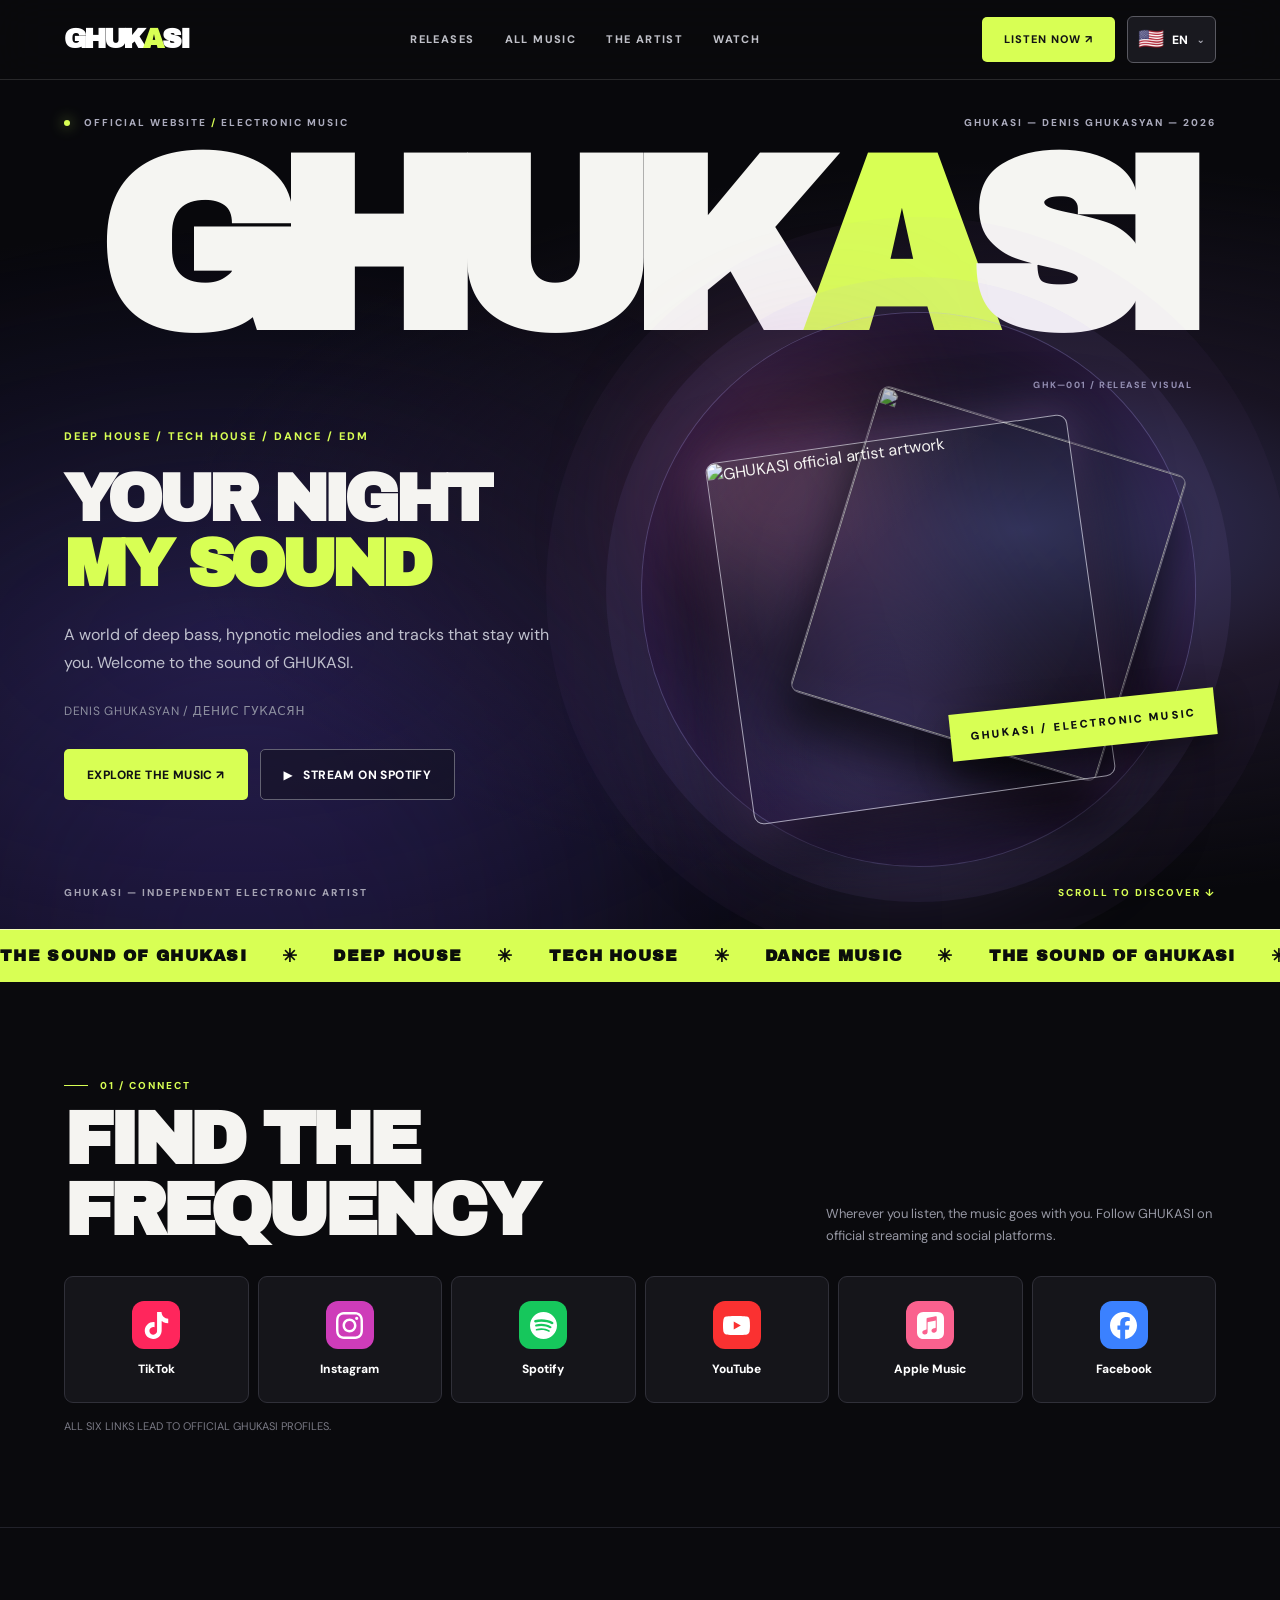
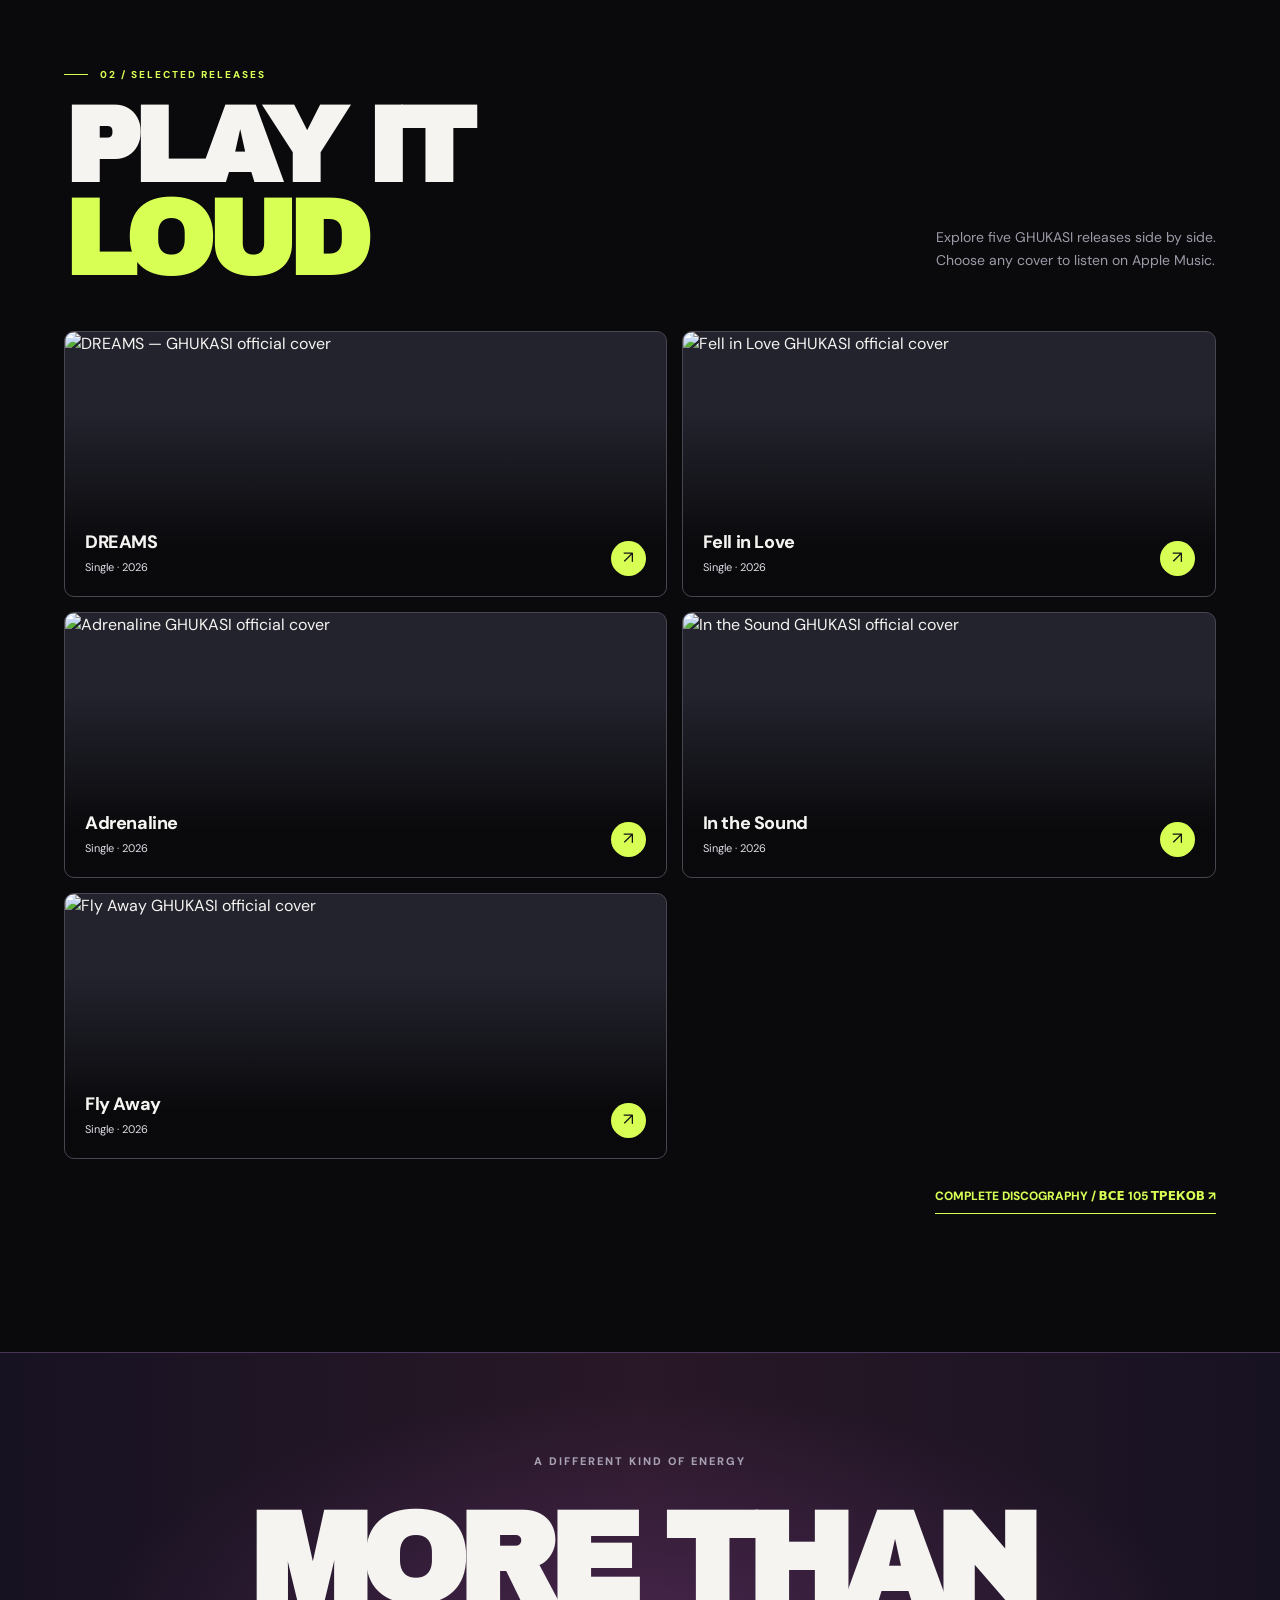
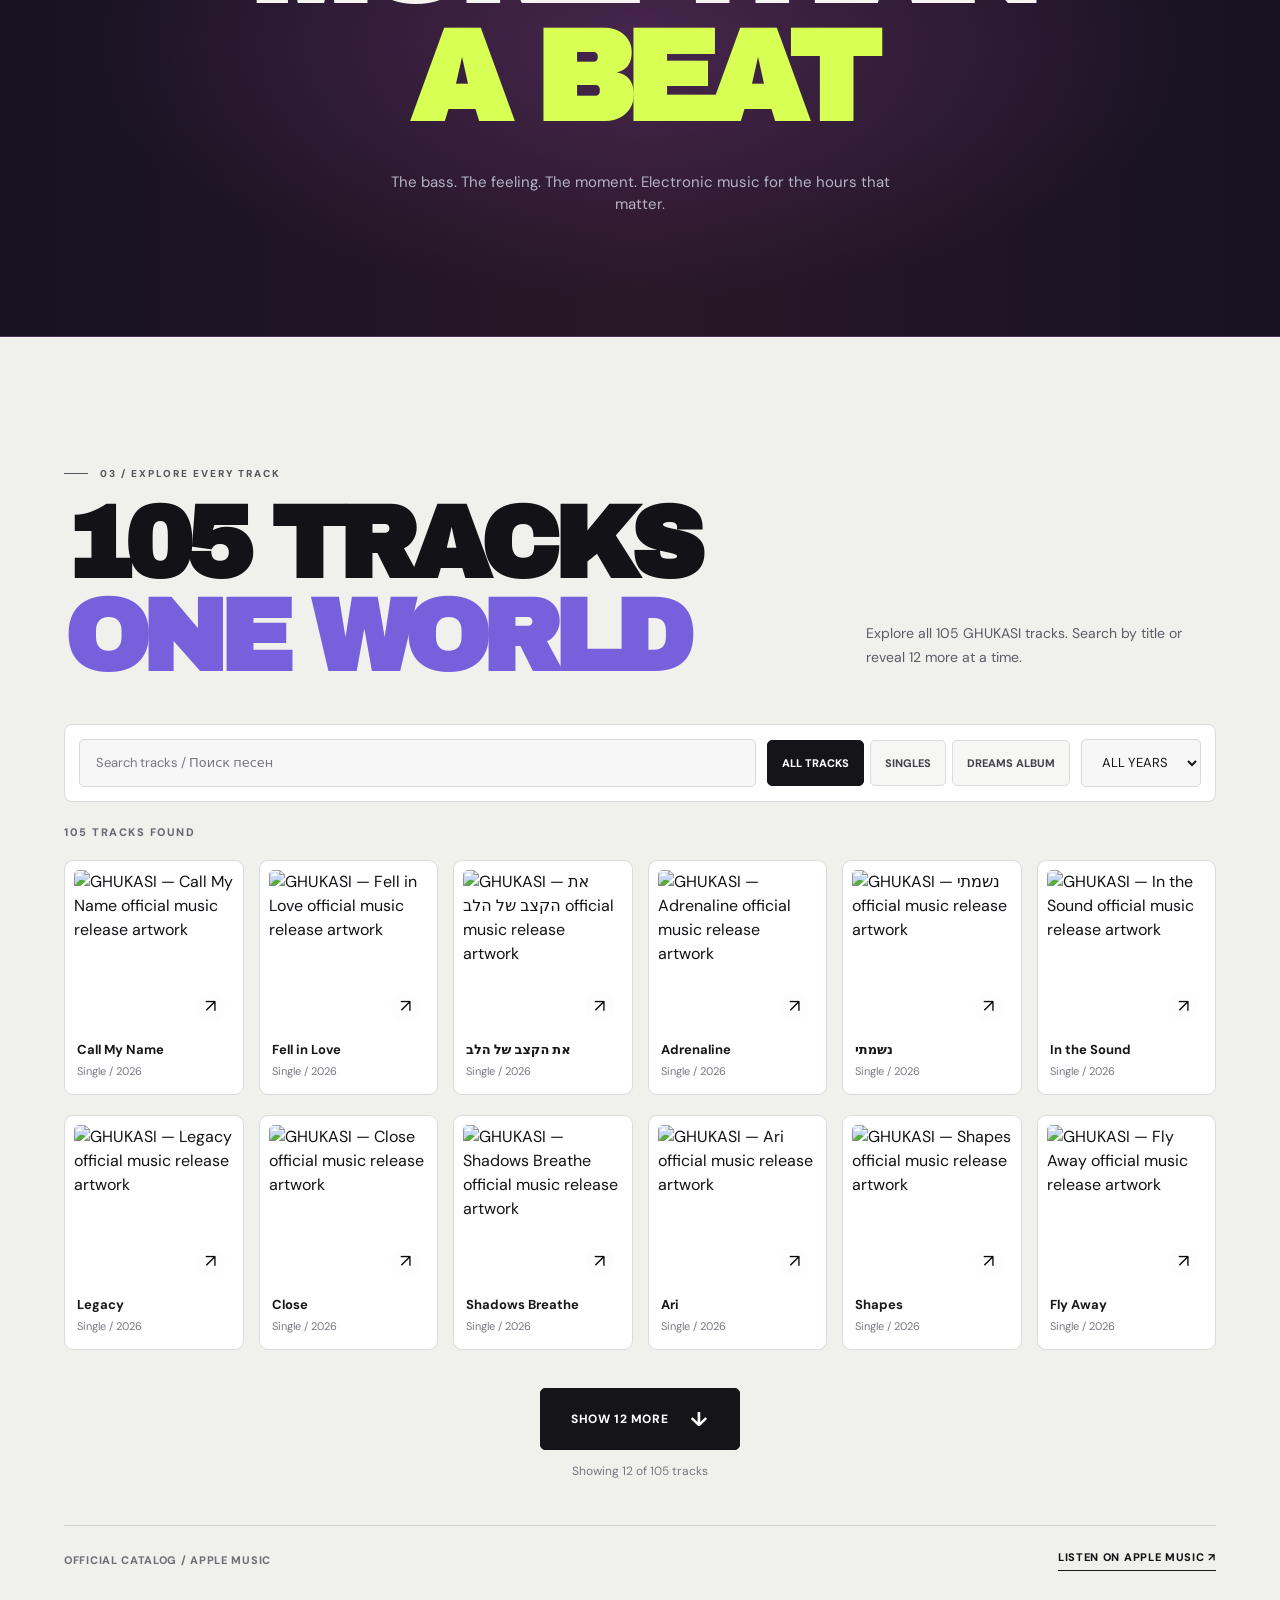
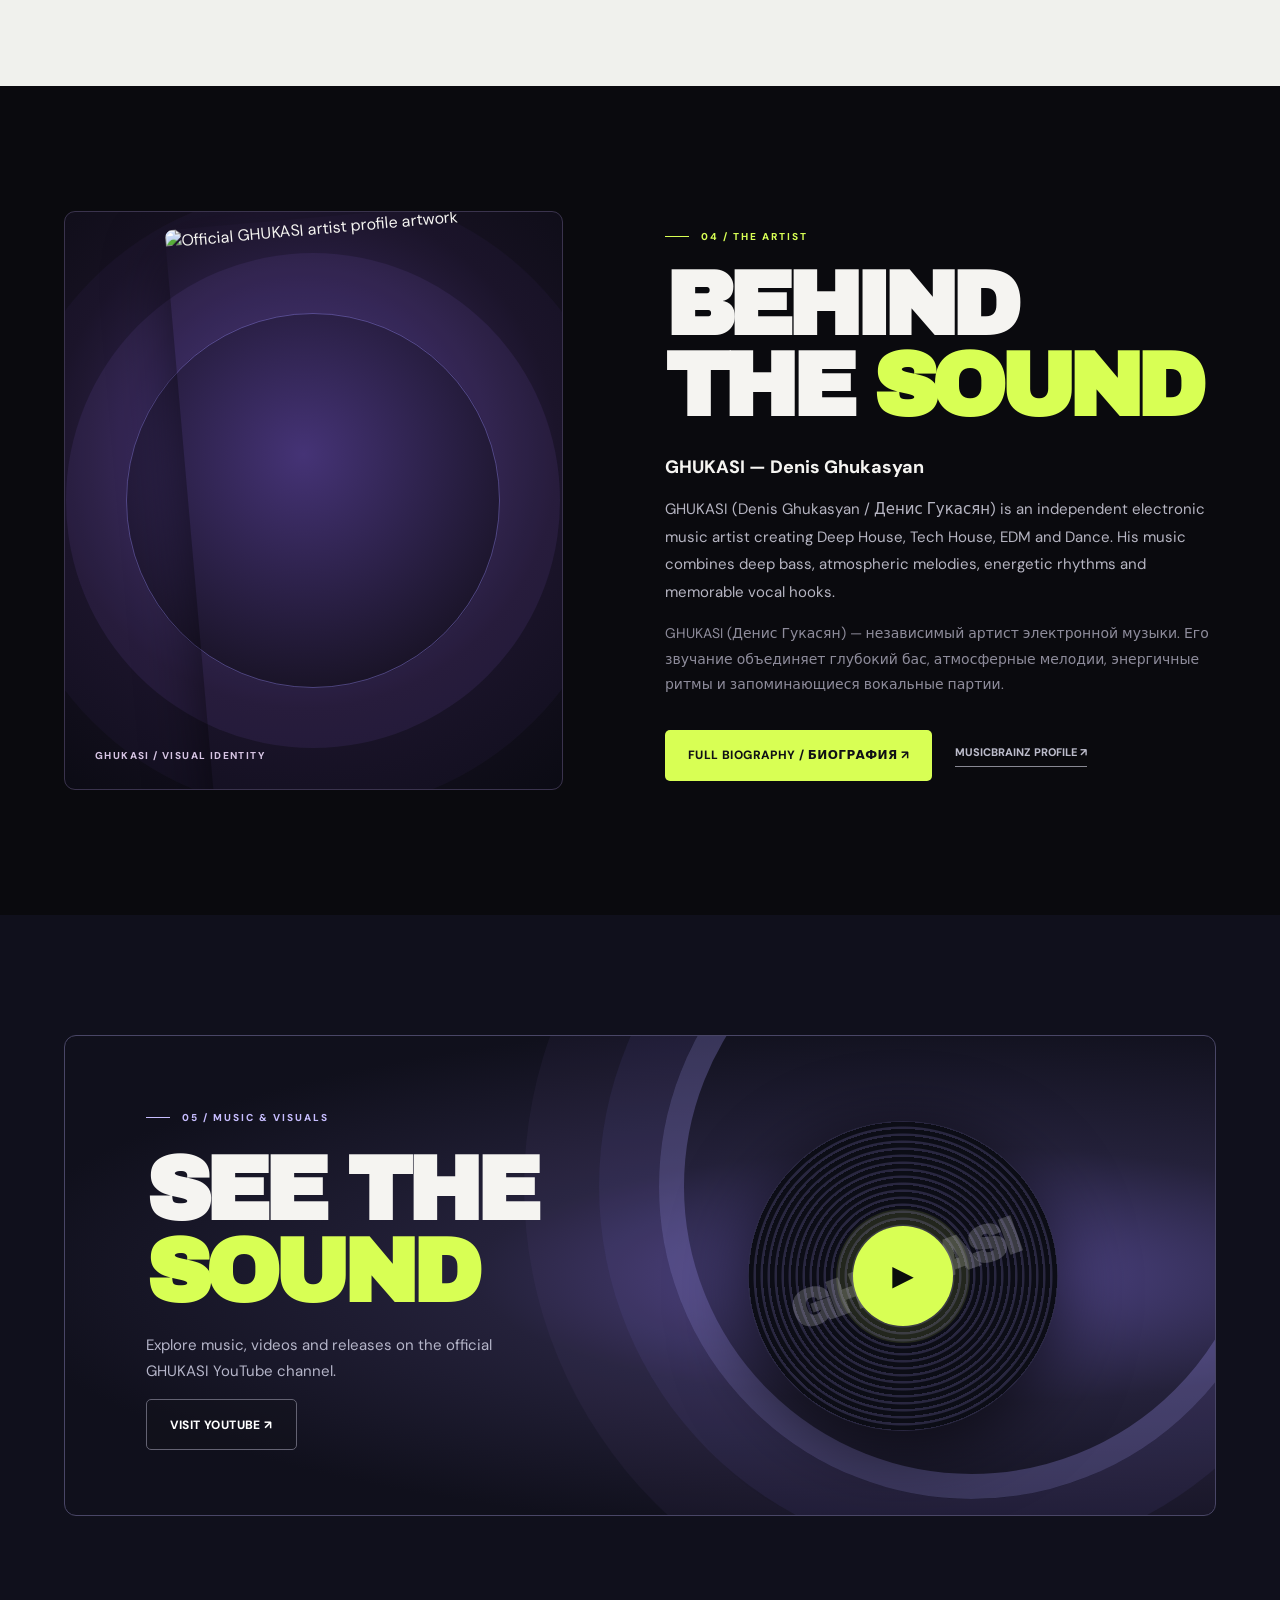
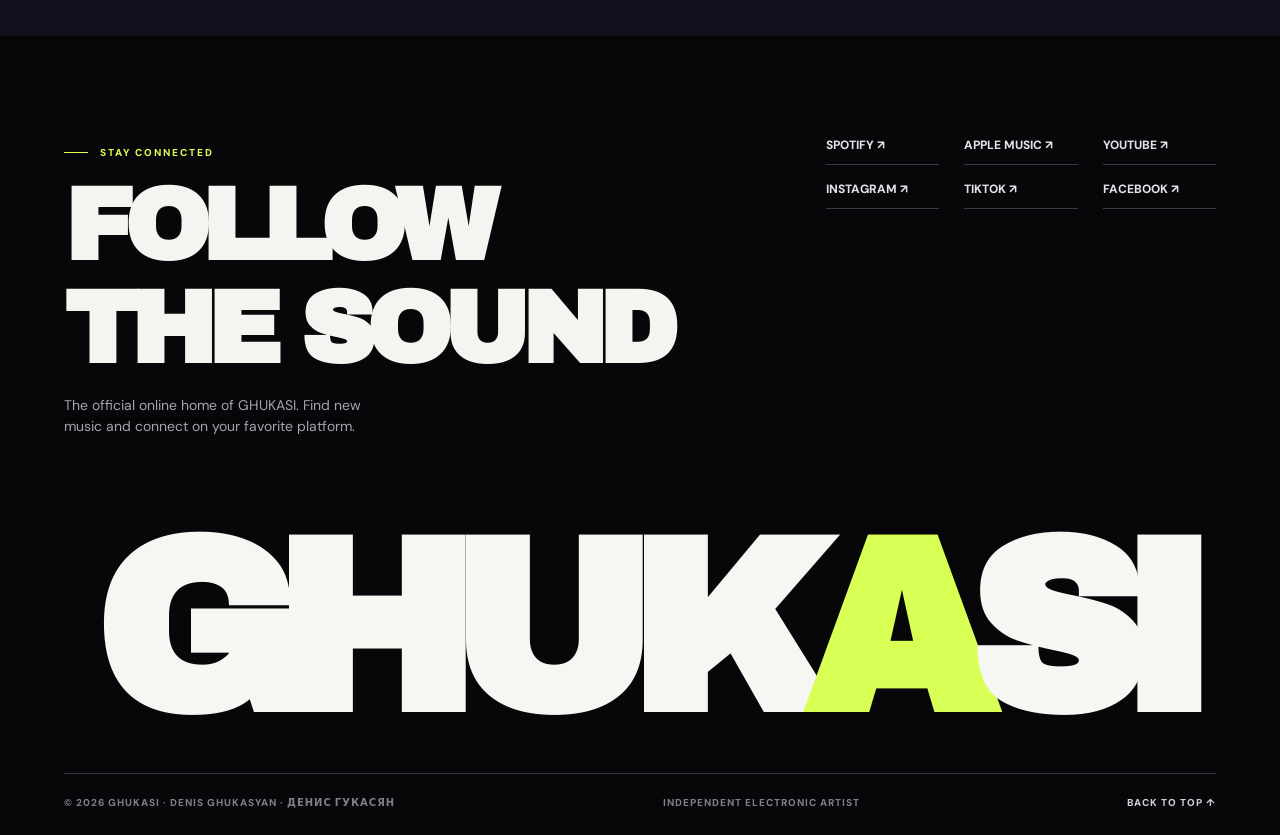
==== docs/index.html @ 4cb8fde0 "Give DREAMS and singles equal visual priority and remove punctuation from homepage headings" ====
<!doctype html>
<html lang="en">
<head>
<meta name="google-site-verification" content="1F2cz8KXTB9y9NxbLHIHwfbYFkW91Qd6EPCVsYp7mU0" />
<meta charset="utf-8">
<meta name="viewport" content="width=device-width,initial-scale=1">
<title>GHUKASI — Denis Ghukasyan | Official Electronic Music Artist</title>
<meta name="description" content="Official GHUKASI artist website. Denis Ghukasyan (Денис Гукасян) makes electronic music: Deep House, Tech House, EDM, Dance. Explore all 105 tracks, DREAMS album, video and social channels.">
<meta name="robots" content="index,follow,max-image-preview:large">
<meta name="author" content="GHUKASI — Denis Ghukasyan">
<meta name="theme-color" content="#08080b">
<link rel="canonical" href="https://danceruuu.github.io/my-project/">
<link rel="icon" href="https://is1-ssl.mzstatic.com/image/thumb/AMCArtistImages221/v4/0f/7b/18/0f7b180c-9f27-109a-a3fd-aca00919376b/ami-identity-3638d55d2e400cbe93e1321c8c699f6a-2025-12-02T06-07-00.214Z_cropped.png/100x100bb.png">
<meta property="og:type" content="music.musician">
<meta property="og:title" content="GHUKASI — Denis Ghukasyan | Official Artist">
<meta property="og:description" content="The official GHUKASI music artist website. Full 105-track discography, biography, video, Spotify, TikTok, Instagram and YouTube.">
<meta property="og:url" content="https://danceruuu.github.io/my-project/">
<meta property="og:image" content="https://is1-ssl.mzstatic.com/image/thumb/Music211/v4/7e/2d/8e/7e2d8eeb-3a7a-3086-c8b0-652e4b185c83/artwork.jpg/600x600bb.jpg">
<meta name="twitter:card" content="summary_large_image">
<script type="application/ld+json">{"@context":"https://schema.org","@graph":[{"@type":"MusicGroup","@id":"https://danceruuu.github.io/my-project/#artist","name":"GHUKASI","alternateName":["Denis Ghukasyan","Денис Гукасян"],"url":"https://danceruuu.github.io/my-project/","description":"GHUKASI (Denis Ghukasyan / Денис Гукасян) is an independent electronic music artist creating Deep House, Tech House, EDM and Dance. His sound combines deep bass, atmospheric melodies, energetic rhythms and memorable vocal hooks. His releases include the album DREAMS and singles such as Fell in Love, Adrenaline and Fly Away.","genre":["Deep House","Tech House","EDM","Dance"],"image":"https://is1-ssl.mzstatic.com/image/thumb/AMCArtistImages221/v4/0f/7b/18/0f7b180c-9f27-109a-a3fd-aca00919376b/ami-identity-3638d55d2e400cbe93e1321c8c699f6a-2025-12-02T06-07-00.214Z_cropped.png/1000x1000bb.png","member":{"@id":"https://danceruuu.github.io/my-project/#person"},"sameAs":["https://music.apple.com/us/artist/ghukasi/1852157042","https://open.spotify.com/artist/4vx3ca1O8XIwfsjQe1ZlTK","https://www.youtube.com/channel/UCEKyHcWGafzu1ec08nU2Ppw","https://www.instagram.com/ghukasi_/","https://www.tiktok.com/@ghukasi","https://www.facebook.com/denis.ghukasyan/","https://musicbrainz.org/artist/05845eb8-4eb3-48a9-b3b4-3710c49d2fec"],"identifier":{"@type":"PropertyValue","propertyID":"MusicBrainz Artist ID","value":"05845eb8-4eb3-48a9-b3b4-3710c49d2fec"}},{"@type":"Person","@id":"https://danceruuu.github.io/my-project/#person","name":"Denis Ghukasyan","alternateName":["Денис Гукасян","GHUKASI"],"description":"GHUKASI (Denis Ghukasyan / Денис Гукасян) is an independent electronic music artist creating Deep House, Tech House, EDM and Dance. His sound combines deep bass, atmospheric melodies, energetic rhythms and memorable vocal hooks. His releases include the album DREAMS and singles such as Fell in Love, Adrenaline and Fly Away.","sameAs":["https://music.apple.com/us/artist/ghukasi/1852157042","https://open.spotify.com/artist/4vx3ca1O8XIwfsjQe1ZlTK","https://www.youtube.com/channel/UCEKyHcWGafzu1ec08nU2Ppw","https://www.instagram.com/ghukasi_/","https://www.tiktok.com/@ghukasi","https://www.facebook.com/denis.ghukasyan/","https://musicbrainz.org/artist/05845eb8-4eb3-48a9-b3b4-3710c49d2fec"],"identifier":{"@type":"PropertyValue","propertyID":"MusicBrainz Artist ID","value":"05845eb8-4eb3-48a9-b3b4-3710c49d2fec"}},{"@type":"WebSite","url":"https://danceruuu.github.io/my-project/","name":"GHUKASI — Official Artist Website","inLanguage":["en","ru"],"about":{"@id":"https://danceruuu.github.io/my-project/#artist"}},{"@type":"MusicAlbum","name":"DREAMS","byArtist":{"@id":"https://danceruuu.github.io/my-project/#artist"},"url":"https://music.apple.com/us/album/dreams/1869832022","datePublished":"2026"}]}</script>

<link rel="preconnect" href="https://fonts.googleapis.com"><link rel="preconnect" href="https://fonts.gstatic.com" crossorigin>
<link rel="stylesheet" href="assets/ghukasi-nocturne.css?v=1"><link rel="stylesheet" href="assets/ghukasi-inner.css?v=1"><script defer src="assets/ghukasi-nocturne.js?v=1"></script><script defer src="assets/ghukasi-i18n.js?v=1"></script>
</head><body><div class="progress" aria-hidden="true"></div>
<header class="header"><a class="logo" href="#top" aria-label="GHUKASI official website">GHUK<span class="logo-o">A</span>SI</a><nav aria-label="Main navigation"><a href="#music">RELEASES</a><a href="#catalog">ALL MUSIC</a><a href="#bio">THE ARTIST</a><a href="#video">WATCH</a></nav><div class="header-right"><a class="header-cta" href="https://open.spotify.com/artist/4vx3ca1O8XIwfsjQe1ZlTK" target="_blank" rel="noopener noreferrer">LISTEN NOW ↗</a><details class="mobile-menu"><summary>MENU ☰</summary><div class="mobile-panel"><a href="#music">RELEASES</a><a href="#catalog">ALL MUSIC</a><a href="#bio">THE ARTIST</a><a href="#video">WATCH</a><a href="#listen">FOLLOW</a></div></details></div></header>
<main id="top">
<section class="hero" aria-labelledby="hero-title">
<div class="hero-topline"><span><i class="top-dot"></i> OFFICIAL WEBSITE <b>/</b> ELECTRONIC MUSIC</span><span>GHUKASI — DENIS GHUKASYAN — 2026</span></div>
<div class="hero-word" aria-hidden="true">GHUK<span class="accent">A</span>SI</div>
<div class="hero-body">
<div class="hero-copy"><p class="eyebrow">DEEP HOUSE / TECH HOUSE / DANCE / EDM</p><h1 id="hero-title">YOUR NIGHT<br><em>MY SOUND</em></h1><p class="description">A world of deep bass, hypnotic melodies and tracks that stay with you. Welcome to the sound of GHUKASI.</p><p class="identity">DENIS GHUKASYAN / ДЕНИС ГУКАСЯН</p><div class="hero-buttons"><a class="btn primary" href="#music">EXPLORE THE MUSIC ↗</a><a class="btn ghost" href="https://open.spotify.com/artist/4vx3ca1O8XIwfsjQe1ZlTK" target="_blank" rel="noopener noreferrer">▶ &nbsp; STREAM ON SPOTIFY</a></div></div>
<div class="hero-art"><span class="hero-art-code">GHK—001 / RELEASE VISUAL</span><div class="cover-back" aria-hidden="true"><img src="https://is1-ssl.mzstatic.com/image/thumb/Music211/v4/f6/6e/67/f66e676c-bdc9-6254-f2fe-bffa74126f50/artwork.jpg/600x600bb.jpg" width="420" height="420" alt=""></div><a class="hero-cover" href="https://music.apple.com/us/artist/ghukasi/1852157042" target="_blank" rel="noopener noreferrer" aria-label="Explore GHUKASI on Apple Music"><img src="https://is1-ssl.mzstatic.com/image/thumb/AMCArtistImages221/v4/0f/7b/18/0f7b180c-9f27-109a-a3fd-aca00919376b/ami-identity-3638d55d2e400cbe93e1321c8c699f6a-2025-12-02T06-07-00.214Z_cropped.png/1000x1000bb.png" alt="GHUKASI official artist artwork" width="560" height="560" fetchpriority="high" decoding="async"></a><span class="hero-label">GHUKASI / ELECTRONIC MUSIC</span></div>
</div><div class="hero-bottom"><span>GHUKASI — INDEPENDENT ELECTRONIC ARTIST</span><a class="scroll" href="#listen">SCROLL TO DISCOVER ↓</a></div>
</section>
<div class="sound-ribbon" aria-label="GHUKASI genres"><div class="ribbon-track"><span>THE SOUND OF GHUKASI</span><i>✳</i><span>DEEP HOUSE</span><i>✳</i><span>TECH HOUSE</span><i>✳</i><span>DANCE MUSIC</span><i>✳</i><span>THE SOUND OF GHUKASI</span><i>✳</i><span>DEEP HOUSE</span><i>✳</i><span>TECH HOUSE</span><i>✳</i><span>DANCE MUSIC</span><i>✳</i></div></div>
<section class="platform-section" id="listen"><div class="content-wrap"><div class="platform-top"><div><span class="section-tag">01 / CONNECT</span><h2>FIND THE<br>FREQUENCY</h2></div><p>Wherever you listen, the music goes with you. Follow GHUKASI on official streaming and social platforms.</p></div><div class="platforms"><a class="platform" href="https://www.tiktok.com/@ghukasi" target="_blank" rel="noopener noreferrer" style="--brand:#ff265c" aria-label="GHUKASI on TikTok"><span class="platform-symbol"><svg fill="currentColor" aria-hidden="true" role="img" viewBox="0 0 24 24" xmlns="http://www.w3.org/2000/svg"><title>TikTok</title><path d="M12.525.02c1.31-.02 2.61-.01 3.91-.02.08 1.53.63 3.09 1.75 4.17 1.12 1.11 2.7 1.62 4.24 1.79v4.03c-1.44-.05-2.89-.35-4.2-.97-.57-.26-1.1-.59-1.62-.93-.01 2.92.01 5.84-.02 8.75-.08 1.4-.54 2.79-1.35 3.94-1.31 1.92-3.58 3.17-5.91 3.21-1.43.08-2.86-.31-4.08-1.03-2.02-1.19-3.44-3.37-3.65-5.71-.02-.5-.03-1-.01-1.49.18-1.9 1.12-3.72 2.58-4.96 1.66-1.44 3.98-2.13 6.15-1.72.02 1.48-.04 2.96-.04 4.44-.99-.32-2.15-.23-3.02.37-.63.41-1.11 1.04-1.36 1.75-.21.51-.15 1.07-.14 1.61.24 1.64 1.82 3.02 3.5 2.87 1.12-.01 2.19-.66 2.77-1.61.19-.33.4-.67.41-1.06.1-1.79.06-3.57.07-5.36.01-4.03-.01-8.05.02-12.07z"/></svg></span><span>TikTok</span><span class="platform-arr">↗</span></a>
<a class="platform" href="https://www.instagram.com/ghukasi_/" target="_blank" rel="noopener noreferrer" style="--brand:#ce3cb9" aria-label="GHUKASI on Instagram"><span class="platform-symbol"><svg fill="currentColor" aria-hidden="true" role="img" viewBox="0 0 24 24" xmlns="http://www.w3.org/2000/svg"><title>Instagram</title><path d="M7.0301.084c-1.2768.0602-2.1487.264-2.911.5634-.7888.3075-1.4575.72-2.1228 1.3877-.6652.6677-1.075 1.3368-1.3802 2.127-.2954.7638-.4956 1.6365-.552 2.914-.0564 1.2775-.0689 1.6882-.0626 4.947.0062 3.2586.0206 3.6671.0825 4.9473.061 1.2765.264 2.1482.5635 2.9107.308.7889.72 1.4573 1.388 2.1228.6679.6655 1.3365 1.0743 2.1285 1.38.7632.295 1.6361.4961 2.9134.552 1.2773.056 1.6884.069 4.9462.0627 3.2578-.0062 3.668-.0207 4.9478-.0814 1.28-.0607 2.147-.2652 2.9098-.5633.7889-.3086 1.4578-.72 2.1228-1.3881.665-.6682 1.0745-1.3378 1.3795-2.1284.2957-.7632.4966-1.636.552-2.9124.056-1.2809.0692-1.6898.063-4.948-.0063-3.2583-.021-3.6668-.0817-4.9465-.0607-1.2797-.264-2.1487-.5633-2.9117-.3084-.7889-.72-1.4568-1.3876-2.1228C21.2982 1.33 20.628.9208 19.8378.6165 19.074.321 18.2017.1197 16.9244.0645 15.6471.0093 15.236-.005 11.977.0014 8.718.0076 8.31.0215 7.0301.0839m.1402 21.6932c-1.17-.0509-1.8053-.2453-2.2287-.408-.5606-.216-.96-.4771-1.3819-.895-.422-.4178-.6811-.8186-.9-1.378-.1644-.4234-.3624-1.058-.4171-2.228-.0595-1.2645-.072-1.6442-.079-4.848-.007-3.2037.0053-3.583.0607-4.848.05-1.169.2456-1.805.408-2.2282.216-.5613.4762-.96.895-1.3816.4188-.4217.8184-.6814 1.3783-.9003.423-.1651 1.0575-.3614 2.227-.4171 1.2655-.06 1.6447-.072 4.848-.079 3.2033-.007 3.5835.005 4.8495.0608 1.169.0508 1.8053.2445 2.228.408.5608.216.96.4754 1.3816.895.4217.4194.6816.8176.9005 1.3787.1653.4217.3617 1.056.4169 2.2263.0602 1.2655.0739 1.645.0796 4.848.0058 3.203-.0055 3.5834-.061 4.848-.051 1.17-.245 1.8055-.408 2.2294-.216.5604-.4763.96-.8954 1.3814-.419.4215-.8181.6811-1.3783.9-.4224.1649-1.0577.3617-2.2262.4174-1.2656.0595-1.6448.072-4.8493.079-3.2045.007-3.5825-.006-4.848-.0608M16.953 5.5864A1.44 1.44 0 1 0 18.39 4.144a1.44 1.44 0 0 0-1.437 1.4424M5.8385 12.012c.0067 3.4032 2.7706 6.1557 6.173 6.1493 3.4026-.0065 6.157-2.7701 6.1506-6.1733-.0065-3.4032-2.771-6.1565-6.174-6.1498-3.403.0067-6.156 2.771-6.1496 6.1738M8 12.0077a4 4 0 1 1 4.008 3.9921A3.9996 3.9996 0 0 1 8 12.0077"/></svg></span><span>Instagram</span><span class="platform-arr">↗</span></a>
<a class="platform" href="https://open.spotify.com/artist/4vx3ca1O8XIwfsjQe1ZlTK" target="_blank" rel="noopener noreferrer" style="--brand:#16c75c" aria-label="GHUKASI on Spotify"><span class="platform-symbol"><svg fill="currentColor" aria-hidden="true" role="img" viewBox="0 0 24 24" xmlns="http://www.w3.org/2000/svg"><title>Spotify</title><path d="M12 0C5.4 0 0 5.4 0 12s5.4 12 12 12 12-5.4 12-12S18.66 0 12 0zm5.521 17.34c-.24.359-.66.48-1.021.24-2.82-1.74-6.36-2.101-10.561-1.141-.418.122-.779-.179-.899-.539-.12-.421.18-.78.54-.9 4.56-1.021 8.52-.6 11.64 1.32.42.18.479.659.301 1.02zm1.44-3.3c-.301.42-.841.6-1.262.3-3.239-1.98-8.159-2.58-11.939-1.38-.479.12-1.02-.12-1.14-.6-.12-.48.12-1.021.6-1.141C9.6 9.9 15 10.561 18.72 12.84c.361.181.54.78.241 1.2zm.12-3.36C15.24 8.4 8.82 8.16 5.16 9.301c-.6.179-1.2-.181-1.38-.721-.18-.601.18-1.2.72-1.381 4.26-1.26 11.28-1.02 15.721 1.621.539.3.719 1.02.419 1.56-.299.421-1.02.599-1.559.3z"/></svg></span><span>Spotify</span><span class="platform-arr">↗</span></a>
<a class="platform" href="https://www.youtube.com/channel/UCEKyHcWGafzu1ec08nU2Ppw" target="_blank" rel="noopener noreferrer" style="--brand:#fa3131" aria-label="GHUKASI on YouTube"><span class="platform-symbol"><svg fill="currentColor" aria-hidden="true" role="img" viewBox="0 0 24 24" xmlns="http://www.w3.org/2000/svg"><title>YouTube</title><path d="M23.498 6.186a3.016 3.016 0 0 0-2.122-2.136C19.505 3.545 12 3.545 12 3.545s-7.505 0-9.377.505A3.017 3.017 0 0 0 .502 6.186C0 8.07 0 12 0 12s0 3.93.502 5.814a3.016 3.016 0 0 0 2.122 2.136c1.871.505 9.376.505 9.376.505s7.505 0 9.377-.505a3.015 3.015 0 0 0 2.122-2.136C24 15.93 24 12 24 12s0-3.93-.502-5.814zM9.545 15.568V8.432L15.818 12l-6.273 3.568z"/></svg></span><span>YouTube</span><span class="platform-arr">↗</span></a>
<a class="platform" href="https://music.apple.com/us/artist/ghukasi/1852157042" target="_blank" rel="noopener noreferrer" style="--brand:#fa618e" aria-label="GHUKASI on Apple Music"><span class="platform-symbol"><svg fill="currentColor" aria-hidden="true" role="img" viewBox="0 0 24 24" xmlns="http://www.w3.org/2000/svg"><title>Apple Music</title><path d="M23.994 6.124a9.23 9.23 0 00-.24-2.19c-.317-1.31-1.062-2.31-2.18-3.043a5.022 5.022 0 00-1.877-.726 10.496 10.496 0 00-1.564-.15c-.04-.003-.083-.01-.124-.013H5.986c-.152.01-.303.017-.455.026-.747.043-1.49.123-2.193.4-1.336.53-2.3 1.452-2.865 2.78-.192.448-.292.925-.363 1.408-.056.392-.088.785-.1 1.18 0 .032-.007.062-.01.093v12.223c.01.14.017.283.027.424.05.815.154 1.624.497 2.373.65 1.42 1.738 2.353 3.234 2.801.42.127.856.187 1.293.228.555.053 1.11.06 1.667.06h11.03a12.5 12.5 0 001.57-.1c.822-.106 1.596-.35 2.295-.81a5.046 5.046 0 001.88-2.207c.186-.42.293-.87.37-1.324.113-.675.138-1.358.137-2.04-.002-3.8 0-7.595-.003-11.393zm-6.423 3.99v5.712c0 .417-.058.827-.244 1.206-.29.59-.76.962-1.388 1.14-.35.1-.706.157-1.07.173-.95.045-1.773-.6-1.943-1.536a1.88 1.88 0 011.038-2.022c.323-.16.67-.25 1.018-.324.378-.082.758-.153 1.134-.24.274-.063.457-.23.51-.516a.904.904 0 00.02-.193c0-1.815 0-3.63-.002-5.443a.725.725 0 00-.026-.185c-.04-.15-.15-.243-.304-.234-.16.01-.318.035-.475.066-.76.15-1.52.303-2.28.456l-2.325.47-1.374.278c-.016.003-.032.01-.048.013-.277.077-.377.203-.39.49-.002.042 0 .086 0 .13-.002 2.602 0 5.204-.003 7.805 0 .42-.047.836-.215 1.227-.278.64-.77 1.04-1.434 1.233-.35.1-.71.16-1.075.172-.96.036-1.755-.6-1.92-1.544-.14-.812.23-1.685 1.154-2.075.357-.15.73-.232 1.108-.31.287-.06.575-.116.86-.177.383-.083.583-.323.6-.714v-.15c0-2.96 0-5.922.002-8.882 0-.123.013-.25.042-.37.07-.285.273-.448.546-.518.255-.066.515-.112.774-.165.733-.15 1.466-.296 2.2-.444l2.27-.46c.67-.134 1.34-.27 2.01-.403.22-.043.442-.088.663-.106.31-.025.523.17.554.482.008.073.012.148.012.223.002 1.91.002 3.822 0 5.732z"/></svg></span><span>Apple Music</span><span class="platform-arr">↗</span></a>
<a class="platform" href="https://www.facebook.com/denis.ghukasyan/" target="_blank" rel="noopener noreferrer" style="--brand:#3b81ff" aria-label="GHUKASI on Facebook"><span class="platform-symbol"><svg fill="currentColor" aria-hidden="true" role="img" viewBox="0 0 24 24" xmlns="http://www.w3.org/2000/svg"><title>Facebook</title><path d="M9.101 23.691v-7.98H6.627v-3.667h2.474v-1.58c0-4.085 1.848-5.978 5.858-5.978.401 0 .955.042 1.468.103a8.68 8.68 0 0 1 1.141.195v3.325a8.623 8.623 0 0 0-.653-.036 26.805 26.805 0 0 0-.733-.009c-.707 0-1.259.096-1.675.309a1.686 1.686 0 0 0-.679.622c-.258.42-.374.995-.374 1.752v1.297h3.919l-.386 2.103-.287 1.564h-3.246v8.245C19.396 23.238 24 18.179 24 12.044c0-6.627-5.373-12-12-12s-12 5.373-12 12c0 5.628 3.874 10.35 9.101 11.647Z"/></svg></span><span>Facebook</span><span class="platform-arr">↗</span></a></div><p class="platform-note">ALL SIX LINKS LEAD TO OFFICIAL GHUKASI PROFILES.</p></div></section>
<section class="releases" id="music"><div class="content-wrap"><div class="releases-head"><div><span class="section-tag">02 / SELECTED RELEASES</span><h2>PLAY IT<br><em>LOUD</em></h2></div><p class="aside">Explore five GHUKASI releases side by side. Choose any cover to listen on Apple Music.</p></div><div class="release-layout release-equal-grid">
<a class="release-tile" href="https://music.apple.com/us/album/dreams/1869832022" target="_blank" rel="noopener noreferrer" aria-label="Listen to DREAMS by GHUKASI"><img src="https://is1-ssl.mzstatic.com/image/thumb/Music211/v4/7e/2d/8e/7e2d8eeb-3a7a-3086-c8b0-652e4b185c83/artwork.jpg/600x600bb.jpg" width="350" height="350" loading="lazy" decoding="async" alt="DREAMS — GHUKASI official cover"><span class="tile-body"><span><strong>DREAMS</strong><small>2026</small></span><span class="tile-arrow" aria-hidden="true">↗</span></span></a>
<a class="release-tile" href="https://music.apple.com/us/album/fell-in-love-single/6819028738" target="_blank" rel="noopener noreferrer" aria-label="Listen to Fell in Love"><img src="https://is1-ssl.mzstatic.com/image/thumb/Music221/v4/54/f1/0a/54f10a4c-8b03-c7f8-3559-f4258997f77d/artwork.jpg/600x600bb.jpg" width="350" height="350" loading="lazy" decoding="async" alt="Fell in Love GHUKASI official cover"><span class="tile-body"><span><strong>Fell in Love</strong><small>2026</small></span><span class="tile-arrow" aria-hidden="true">↗</span></span></a>
<a class="release-tile" href="https://music.apple.com/us/album/adrenaline-single/6804242693" target="_blank" rel="noopener noreferrer" aria-label="Listen to Adrenaline"><img src="https://is1-ssl.mzstatic.com/image/thumb/Music211/v4/f6/6e/67/f66e676c-bdc9-6254-f2fe-bffa74126f50/artwork.jpg/600x600bb.jpg" width="350" height="350" loading="lazy" decoding="async" alt="Adrenaline GHUKASI official cover"><span class="tile-body"><span><strong>Adrenaline</strong><small>2026</small></span><span class="tile-arrow" aria-hidden="true">↗</span></span></a>
<a class="release-tile" href="https://music.apple.com/us/album/in-the-sound-single/6797301762" target="_blank" rel="noopener noreferrer" aria-label="Listen to In the Sound"><img src="https://is1-ssl.mzstatic.com/image/thumb/Music211/v4/64/d7/89/64d789db-5787-8498-39c9-a7b1e4f62d88/artwork.jpg/600x600bb.jpg" width="350" height="350" loading="lazy" decoding="async" alt="In the Sound GHUKASI official cover"><span class="tile-body"><span><strong>In the Sound</strong><small>2026</small></span><span class="tile-arrow" aria-hidden="true">↗</span></span></a>
<a class="release-tile" href="https://music.apple.com/us/album/fly-away-single/6766593961" target="_blank" rel="noopener noreferrer" aria-label="Listen to Fly Away"><img src="https://is1-ssl.mzstatic.com/image/thumb/Music221/v4/6e/be/18/6ebe1879-974c-3eb1-c78e-82b398cf60d9/artwork.jpg/600x600bb.jpg" width="350" height="350" loading="lazy" decoding="async" alt="Fly Away GHUKASI official cover"><span class="tile-body"><span><strong>Fly Away</strong><small>2026</small></span><span class="tile-arrow" aria-hidden="true">↗</span></span></a>
</div><div class="releases-action"><a href="/my-project/music/">COMPLETE DISCOGRAPHY / ВСЕ 105 ТРЕКОВ ↗</a></div></div></section>
<section class="statement"><div class="content-wrap"><p class="small">A DIFFERENT KIND OF ENERGY</p><h2>MORE THAN<br><em>A BEAT</em></h2><p class="desc">The bass. The feeling. The moment. Electronic music for the hours that matter.</p></div></section>
<section class="catalog" id="catalog"><div class="content-wrap"><div class="catalog-head"><div><span class="section-tag dark">03 / EXPLORE EVERY TRACK</span><h2>105 TRACKS<br><em>ONE WORLD</em></h2></div><p class="catalog-caption">Explore all 105 GHUKASI tracks. Search by title or reveal 12 more at a time.</p></div><div class="controls"><label for="search" class="sr-only">Search GHUKASI tracks</label><input type="search" id="search" placeholder="Search tracks / Поиск песен" autocomplete="off"><div class="filters" aria-label="Filter tracks"><button type="button" data-type="all" class="active" aria-pressed="true">ALL TRACKS</button><button type="button" data-type="single" aria-pressed="false">SINGLES</button><button type="button" data-type="album" aria-pressed="false">DREAMS ALBUM</button></div><label for="year" class="sr-only">Release year</label><select id="year"><option value="all">ALL YEARS</option><option value="2026">2026</option><option value="2025">2025</option></select></div><p class="results" id="results" aria-live="polite">105 TRACKS FOUND</p>
<div class="trackgrid" id="trackgrid"><a class="track" data-title="call my name" data-kind="single" data-year="2026" href="https://music.apple.com/us/album/call-my-name/6835188343?i=6835188344&amp;uo=4" target="_blank" rel="noopener noreferrer"><div class="trackimg"><img src="https://is1-ssl.mzstatic.com/image/thumb/Music221/v4/0c/de/38/0cde3813-8eae-f1c3-27d8-44bf60e1bb39/artwork.jpg/600x600bb.jpg" loading="lazy" width="280" height="280" alt="GHUKASI — Call My Name official music release artwork"><span>↗</span></div><strong>Call My Name</strong><small>Single / 2026</small></a>
<a class="track" data-title="fell in love" data-kind="single" data-year="2026" href="https://music.apple.com/us/album/fell-in-love/6819028738?i=6819028739&amp;uo=4" target="_blank" rel="noopener noreferrer"><div class="trackimg"><img src="https://is1-ssl.mzstatic.com/image/thumb/Music221/v4/54/f1/0a/54f10a4c-8b03-c7f8-3559-f4258997f77d/artwork.jpg/600x600bb.jpg" loading="lazy" width="280" height="280" alt="GHUKASI — Fell in Love official music release artwork"><span>↗</span></div><strong>Fell in Love</strong><small>Single / 2026</small></a>
<a class="track" data-title="את הקצב של הלב" data-kind="single" data-year="2026" href="https://music.apple.com/us/album/%D7%90%D7%AA-%D7%94%D7%A7%D7%A6%D7%91-%D7%A9%D7%9C-%D7%94%D7%9C%D7%91/6814170494?i=6814170496&amp;uo=4" target="_blank" rel="noopener noreferrer"><div class="trackimg"><img src="https://is1-ssl.mzstatic.com/image/thumb/Music221/v4/f9/ba/5c/f9ba5c57-df1e-b562-daee-8375c479bf89/artwork.jpg/600x600bb.jpg" loading="lazy" width="280" height="280" alt="GHUKASI — את הקצב של הלב official music release artwork"><span>↗</span></div><strong>את הקצב של הלב</strong><small>Single / 2026</small></a>
<a class="track" data-title="adrenaline" data-kind="single" data-year="2026" href="https://music.apple.com/us/album/adrenaline/6804242693?i=6804242694&amp;uo=4" target="_blank" rel="noopener noreferrer"><div class="trackimg"><img src="https://is1-ssl.mzstatic.com/image/thumb/Music211/v4/f6/6e/67/f66e676c-bdc9-6254-f2fe-bffa74126f50/artwork.jpg/600x600bb.jpg" loading="lazy" width="280" height="280" alt="GHUKASI — Adrenaline official music release artwork"><span>↗</span></div><strong>Adrenaline</strong><small>Single / 2026</small></a>
<a class="track" data-title="נשמתי" data-kind="single" data-year="2026" href="https://music.apple.com/us/album/%D7%A0%D7%A9%D7%9E%D7%AA%D7%99/6798910396?i=6798910517&amp;uo=4" target="_blank" rel="noopener noreferrer"><div class="trackimg"><img src="https://is1-ssl.mzstatic.com/image/thumb/Music221/v4/05/7e/b1/057eb1df-d4b3-eebb-9774-d440ec5b37e7/artwork.jpg/600x600bb.jpg" loading="lazy" width="280" height="280" alt="GHUKASI — נשמתי official music release artwork"><span>↗</span></div><strong>נשמתי</strong><small>Single / 2026</small></a>
<a class="track" data-title="in the sound" data-kind="single" data-year="2026" href="https://music.apple.com/us/album/in-the-sound/6797301762?i=6797301763&amp;uo=4" target="_blank" rel="noopener noreferrer"><div class="trackimg"><img src="https://is1-ssl.mzstatic.com/image/thumb/Music211/v4/64/d7/89/64d789db-5787-8498-39c9-a7b1e4f62d88/artwork.jpg/600x600bb.jpg" loading="lazy" width="280" height="280" alt="GHUKASI — In the Sound official music release artwork"><span>↗</span></div><strong>In the Sound</strong><small>Single / 2026</small></a>
<a class="track" data-title="legacy" data-kind="single" data-year="2026" href="https://music.apple.com/us/album/legacy/6793723340?i=6793723341&amp;uo=4" target="_blank" rel="noopener noreferrer"><div class="trackimg"><img src="https://is1-ssl.mzstatic.com/image/thumb/Music221/v4/12/32/22/1232222f-d846-57e9-add7-70be91ec309c/artwork.jpg/600x600bb.jpg" loading="lazy" width="280" height="280" alt="GHUKASI — Legacy official music release artwork"><span>↗</span></div><strong>Legacy</strong><small>Single / 2026</small></a>
<a class="track" data-title="close" data-kind="single" data-year="2026" href="https://music.apple.com/us/album/close/6793696018?i=6793696469&amp;uo=4" target="_blank" rel="noopener noreferrer"><div class="trackimg"><img src="https://is1-ssl.mzstatic.com/image/thumb/Music221/v4/7f/bf/c5/7fbfc59e-3e33-558f-7a68-46245b92b030/artwork.jpg/600x600bb.jpg" loading="lazy" width="280" height="280" alt="GHUKASI — Close official music release artwork"><span>↗</span></div><strong>Close</strong><small>Single / 2026</small></a>
<a class="track" data-title="shadows breathe" data-kind="single" data-year="2026" href="https://music.apple.com/us/album/shadows-breathe/6778474658?i=6778474659&amp;uo=4" target="_blank" rel="noopener noreferrer"><div class="trackimg"><img src="https://is1-ssl.mzstatic.com/image/thumb/Music211/v4/dd/77/c7/dd77c71f-fe2c-76b4-df57-487616ad8b20/artwork.jpg/600x600bb.jpg" loading="lazy" width="280" height="280" alt="GHUKASI — Shadows Breathe official music release artwork"><span>↗</span></div><strong>Shadows Breathe</strong><small>Single / 2026</small></a>
<a class="track" data-title="ari" data-kind="single" data-year="2026" href="https://music.apple.com/us/album/ari/6776081600?i=6776081601&amp;uo=4" target="_blank" rel="noopener noreferrer"><div class="trackimg"><img src="https://is1-ssl.mzstatic.com/image/thumb/Music221/v4/cc/03/84/cc0384c1-6c39-5a9e-9423-f1e4c22a586d/artwork.jpg/600x600bb.jpg" loading="lazy" width="280" height="280" alt="GHUKASI — Ari official music release artwork"><span>↗</span></div><strong>Ari</strong><small>Single / 2026</small></a>
<a class="track" data-title="shapes" data-kind="single" data-year="2026" href="https://music.apple.com/us/album/shapes/6767919772?i=6767919773&amp;uo=4" target="_blank" rel="noopener noreferrer"><div class="trackimg"><img src="https://is1-ssl.mzstatic.com/image/thumb/Music221/v4/94/70/73/947073f5-2152-83c2-1d6d-dacbead87675/artwork.jpg/600x600bb.jpg" loading="lazy" width="280" height="280" alt="GHUKASI — Shapes official music release artwork"><span>↗</span></div><strong>Shapes</strong><small>Single / 2026</small></a>
<a class="track" data-title="fly away" data-kind="single" data-year="2026" href="https://music.apple.com/us/album/fly-away/6766593961?i=6766593962&amp;uo=4" target="_blank" rel="noopener noreferrer"><div class="trackimg"><img src="https://is1-ssl.mzstatic.com/image/thumb/Music221/v4/6e/be/18/6ebe1879-974c-3eb1-c78e-82b398cf60d9/artwork.jpg/600x600bb.jpg" loading="lazy" width="280" height="280" alt="GHUKASI — Fly Away official music release artwork"><span>↗</span></div><strong>Fly Away</strong><small>Single / 2026</small></a>
<a class="track" data-title="mine" data-kind="single" data-year="2026" href="https://music.apple.com/us/album/mine/1880999953?i=1880999954&amp;uo=4" target="_blank" rel="noopener noreferrer"><div class="trackimg"><img src="https://is1-ssl.mzstatic.com/image/thumb/Music211/v4/6b/e5/31/6be53109-0be4-0617-9a44-f8a9ad047a49/artwork.jpg/600x600bb.jpg" loading="lazy" width="280" height="280" alt="GHUKASI — Mine official music release artwork"><span>↗</span></div><strong>Mine</strong><small>Single / 2026</small></a>
<a class="track" data-title="picture of you" data-kind="single" data-year="2026" href="https://music.apple.com/us/album/picture-of-you/1880868528?i=1880868529&amp;uo=4" target="_blank" rel="noopener noreferrer"><div class="trackimg"><img src="https://is1-ssl.mzstatic.com/image/thumb/Music221/v4/08/dd/10/08dd1099-37ab-4dc8-288a-5c74992a83fb/artwork.jpg/600x600bb.jpg" loading="lazy" width="280" height="280" alt="GHUKASI — Picture of You official music release artwork"><span>↗</span></div><strong>Picture of You</strong><small>Single / 2026</small></a>
<a class="track" data-title="du imn es" data-kind="single" data-year="2026" href="https://music.apple.com/us/album/du-imn-es/1879094974?i=1879094975&amp;uo=4" target="_blank" rel="noopener noreferrer"><div class="trackimg"><img src="https://is1-ssl.mzstatic.com/image/thumb/Music211/v4/9e/99/f1/9e99f101-cec0-5b0a-8453-334ff8ae6d03/artwork.jpg/600x600bb.jpg" loading="lazy" width="280" height="280" alt="GHUKASI — DU IMN ES official music release artwork"><span>↗</span></div><strong>DU IMN ES</strong><small>Single / 2026</small></a>
<a class="track" data-title="so long" data-kind="single" data-year="2026" href="https://music.apple.com/us/album/so-long/1878320121?i=1878320122&amp;uo=4" target="_blank" rel="noopener noreferrer"><div class="trackimg"><img src="https://is1-ssl.mzstatic.com/image/thumb/Music211/v4/a9/09/30/a9093095-b072-f84d-ba99-18f0c2ebf80d/artwork.jpg/600x600bb.jpg" loading="lazy" width="280" height="280" alt="GHUKASI — So Long official music release artwork"><span>↗</span></div><strong>So Long</strong><small>Single / 2026</small></a>
<a class="track" data-title="למה" data-kind="single" data-year="2026" href="https://music.apple.com/us/album/%D7%9C%D7%9E%D7%94/1876953331?i=1876953817&amp;uo=4" target="_blank" rel="noopener noreferrer"><div class="trackimg"><img src="https://is1-ssl.mzstatic.com/image/thumb/Music211/v4/dd/a2/89/dda289a2-e14c-47da-9bb0-4c2f114f0b42/artwork.jpg/600x600bb.jpg" loading="lazy" width="280" height="280" alt="GHUKASI — למה official music release artwork"><span>↗</span></div><strong>למה</strong><small>Single / 2026</small></a>
<a class="track" data-title="utopia" data-kind="single" data-year="2026" href="https://music.apple.com/us/album/utopia/1875557285?i=1875557286&amp;uo=4" target="_blank" rel="noopener noreferrer"><div class="trackimg"><img src="https://is1-ssl.mzstatic.com/image/thumb/Music221/v4/e6/0a/09/e60a09e3-c823-1984-0cca-3c81b43989a2/artwork.jpg/600x600bb.jpg" loading="lazy" width="280" height="280" alt="GHUKASI — Utopia official music release artwork"><span>↗</span></div><strong>Utopia</strong><small>Single / 2026</small></a>
<a class="track" data-title="do you" data-kind="single" data-year="2026" href="https://music.apple.com/us/album/do-you/1874678387?i=1874678388&amp;uo=4" target="_blank" rel="noopener noreferrer"><div class="trackimg"><img src="https://is1-ssl.mzstatic.com/image/thumb/Music211/v4/52/9a/af/529aafaf-a441-6b97-6864-820b502e003d/artwork.jpg/600x600bb.jpg" loading="lazy" width="280" height="280" alt="GHUKASI — Do You official music release artwork"><span>↗</span></div><strong>Do You</strong><small>Single / 2026</small></a>
<a class="track" data-title="i like" data-kind="single" data-year="2026" href="https://music.apple.com/us/album/i-like/1874229067?i=1874229068&amp;uo=4" target="_blank" rel="noopener noreferrer"><div class="trackimg"><img src="https://is1-ssl.mzstatic.com/image/thumb/Music221/v4/68/e5/ea/68e5ea40-4e1d-5767-69df-0f575c0d683b/artwork.jpg/600x600bb.jpg" loading="lazy" width="280" height="280" alt="GHUKASI — I Like official music release artwork"><span>↗</span></div><strong>I Like</strong><small>Single / 2026</small></a>
<a class="track" data-title="time" data-kind="single" data-year="2026" href="https://music.apple.com/us/album/time/1874179201?i=1874179202&amp;uo=4" target="_blank" rel="noopener noreferrer"><div class="trackimg"><img src="https://is1-ssl.mzstatic.com/image/thumb/Music211/v4/16/cc/18/16cc184d-c2bf-7b43-7903-7e6bdaeacc35/artwork.jpg/600x600bb.jpg" loading="lazy" width="280" height="280" alt="GHUKASI — Time official music release artwork"><span>↗</span></div><strong>Time</strong><small>Single / 2026</small></a>
<a class="track" data-title="dreaming" data-kind="single" data-year="2026" href="https://music.apple.com/us/album/dreaming/1873133595?i=1873133598&amp;uo=4" target="_blank" rel="noopener noreferrer"><div class="trackimg"><img src="https://is1-ssl.mzstatic.com/image/thumb/Music211/v4/76/93/0f/76930f4f-3dbe-0cc8-9e28-4b29fd96e6b1/artwork.jpg/600x600bb.jpg" loading="lazy" width="280" height="280" alt="GHUKASI — Dreaming official music release artwork"><span>↗</span></div><strong>Dreaming</strong><small>Single / 2026</small></a>
<a class="track" data-title="karma" data-kind="single" data-year="2026" href="https://music.apple.com/us/album/karma/1872348530?i=1872349071&amp;uo=4" target="_blank" rel="noopener noreferrer"><div class="trackimg"><img src="https://is1-ssl.mzstatic.com/image/thumb/Music221/v4/cf/01/b0/cf01b078-9deb-afab-0559-1c2227cb2043/artwork.jpg/600x600bb.jpg" loading="lazy" width="280" height="280" alt="GHUKASI — Karma official music release artwork"><span>↗</span></div><strong>Karma</strong><small>Single / 2026</small></a>
<a class="track" data-title="nightmare" data-kind="single" data-year="2026" href="https://music.apple.com/us/album/nightmare/1872177163?i=1872177166&amp;uo=4" target="_blank" rel="noopener noreferrer"><div class="trackimg"><img src="https://is1-ssl.mzstatic.com/image/thumb/Music221/v4/74/f4/f9/74f4f98b-d4f2-4370-328e-aae96807d8c6/artwork.jpg/600x600bb.jpg" loading="lazy" width="280" height="280" alt="GHUKASI — Nightmare official music release artwork"><span>↗</span></div><strong>Nightmare</strong><small>Single / 2026</small></a>
<a class="track" data-title="בובה" data-kind="single" data-year="2026" href="https://music.apple.com/us/album/%D7%91%D7%95%D7%91%D7%94/1871405115?i=1871405116&amp;uo=4" target="_blank" rel="noopener noreferrer"><div class="trackimg"><img src="https://is1-ssl.mzstatic.com/image/thumb/Music211/v4/ec/1d/73/ec1d73aa-a11f-6721-8784-12bef6c9e81d/artwork.jpg/600x600bb.jpg" loading="lazy" width="280" height="280" alt="GHUKASI — בובה official music release artwork"><span>↗</span></div><strong>בובה</strong><small>Single / 2026</small></a>
<a class="track" data-title="why" data-kind="single" data-year="2026" href="https://music.apple.com/us/album/why/1870749061?i=1870749063&amp;uo=4" target="_blank" rel="noopener noreferrer"><div class="trackimg"><img src="https://is1-ssl.mzstatic.com/image/thumb/Music221/v4/a0/32/34/a0323491-9fbe-ef8b-0359-83a2d909504e/artwork.jpg/600x600bb.jpg" loading="lazy" width="280" height="280" alt="GHUKASI — Why official music release artwork"><span>↗</span></div><strong>Why</strong><small>Single / 2026</small></a>
<a class="track" data-title="the vibe" data-kind="single" data-year="2026" href="https://music.apple.com/us/album/the-vibe/1870373360?i=1870373362&amp;uo=4" target="_blank" rel="noopener noreferrer"><div class="trackimg"><img src="https://is1-ssl.mzstatic.com/image/thumb/Music211/v4/2f/0a/d9/2f0ad91b-0caa-8cc5-f159-bfb38cd33791/artwork.jpg/600x600bb.jpg" loading="lazy" width="280" height="280" alt="GHUKASI — The Vibe official music release artwork"><span>↗</span></div><strong>The Vibe</strong><small>Single / 2026</small></a>
<a class="track" data-title="the call" data-kind="single" data-year="2026" href="https://music.apple.com/us/album/the-call/1870128763?i=1870128764&amp;uo=4" target="_blank" rel="noopener noreferrer"><div class="trackimg"><img src="https://is1-ssl.mzstatic.com/image/thumb/Music221/v4/43/f7/f7/43f7f797-b109-d7a8-6b1f-df96f6640c82/artwork.jpg/600x600bb.jpg" loading="lazy" width="280" height="280" alt="GHUKASI — The Call official music release artwork"><span>↗</span></div><strong>The Call</strong><small>Single / 2026</small></a>
<a class="track" data-title="pure" data-kind="single" data-year="2026" href="https://music.apple.com/us/album/pure/1869510485?i=1869510488&amp;uo=4" target="_blank" rel="noopener noreferrer"><div class="trackimg"><img src="https://is1-ssl.mzstatic.com/image/thumb/Music221/v4/96/db/73/96db739c-7c6d-9e99-9978-ca016bec292f/artwork.jpg/600x600bb.jpg" loading="lazy" width="280" height="280" alt="GHUKASI — Pure official music release artwork"><span>↗</span></div><strong>Pure</strong><small>Single / 2026</small></a>
<a class="track" data-title="mystery" data-kind="album" data-year="2026" href="https://music.apple.com/us/album/mystery/1869832022?i=1869832037&amp;uo=4" target="_blank" rel="noopener noreferrer"><div class="trackimg"><img src="https://is1-ssl.mzstatic.com/image/thumb/Music211/v4/7e/2d/8e/7e2d8eeb-3a7a-3086-c8b0-652e4b185c83/artwork.jpg/600x600bb.jpg" loading="lazy" width="280" height="280" alt="GHUKASI — Mystery official music release artwork"><span>↗</span></div><strong>Mystery</strong><small>DREAMS · album / 2026</small></a>
<a class="track" data-title="amina" data-kind="album" data-year="2026" href="https://music.apple.com/us/album/amina/1869832022?i=1869832036&amp;uo=4" target="_blank" rel="noopener noreferrer"><div class="trackimg"><img src="https://is1-ssl.mzstatic.com/image/thumb/Music211/v4/7e/2d/8e/7e2d8eeb-3a7a-3086-c8b0-652e4b185c83/artwork.jpg/600x600bb.jpg" loading="lazy" width="280" height="280" alt="GHUKASI — Amina official music release artwork"><span>↗</span></div><strong>Amina</strong><small>DREAMS · album / 2026</small></a>
<a class="track" data-title="in the sleep" data-kind="album" data-year="2026" href="https://music.apple.com/us/album/in-the-sleep/1869832022?i=1869832035&amp;uo=4" target="_blank" rel="noopener noreferrer"><div class="trackimg"><img src="https://is1-ssl.mzstatic.com/image/thumb/Music211/v4/7e/2d/8e/7e2d8eeb-3a7a-3086-c8b0-652e4b185c83/artwork.jpg/600x600bb.jpg" loading="lazy" width="280" height="280" alt="GHUKASI — In The Sleep official music release artwork"><span>↗</span></div><strong>In The Sleep</strong><small>DREAMS · album / 2026</small></a>
<a class="track" data-title="the story" data-kind="album" data-year="2026" href="https://music.apple.com/us/album/the-story/1869832022?i=1869832034&amp;uo=4" target="_blank" rel="noopener noreferrer"><div class="trackimg"><img src="https://is1-ssl.mzstatic.com/image/thumb/Music211/v4/7e/2d/8e/7e2d8eeb-3a7a-3086-c8b0-652e4b185c83/artwork.jpg/600x600bb.jpg" loading="lazy" width="280" height="280" alt="GHUKASI — The Story official music release artwork"><span>↗</span></div><strong>The Story</strong><small>DREAMS · album / 2026</small></a>
<a class="track" data-title="the love" data-kind="album" data-year="2026" href="https://music.apple.com/us/album/the-love/1869832022?i=1869832033&amp;uo=4" target="_blank" rel="noopener noreferrer"><div class="trackimg"><img src="https://is1-ssl.mzstatic.com/image/thumb/Music211/v4/7e/2d/8e/7e2d8eeb-3a7a-3086-c8b0-652e4b185c83/artwork.jpg/600x600bb.jpg" loading="lazy" width="280" height="280" alt="GHUKASI — The Love official music release artwork"><span>↗</span></div><strong>The Love</strong><small>DREAMS · album / 2026</small></a>
<a class="track" data-title="destiny" data-kind="album" data-year="2026" href="https://music.apple.com/us/album/destiny/1869832022?i=1869832029&amp;uo=4" target="_blank" rel="noopener noreferrer"><div class="trackimg"><img src="https://is1-ssl.mzstatic.com/image/thumb/Music211/v4/7e/2d/8e/7e2d8eeb-3a7a-3086-c8b0-652e4b185c83/artwork.jpg/600x600bb.jpg" loading="lazy" width="280" height="280" alt="GHUKASI — Destiny official music release artwork"><span>↗</span></div><strong>Destiny</strong><small>DREAMS · album / 2026</small></a>
<a class="track" data-title="smoke" data-kind="album" data-year="2026" href="https://music.apple.com/us/album/smoke/1869832022?i=1869832027&amp;uo=4" target="_blank" rel="noopener noreferrer"><div class="trackimg"><img src="https://is1-ssl.mzstatic.com/image/thumb/Music211/v4/7e/2d/8e/7e2d8eeb-3a7a-3086-c8b0-652e4b185c83/artwork.jpg/600x600bb.jpg" loading="lazy" width="280" height="280" alt="GHUKASI — Smoke official music release artwork"><span>↗</span></div><strong>Smoke</strong><small>DREAMS · album / 2026</small></a>
<a class="track" data-title="lick it" data-kind="album" data-year="2026" href="https://music.apple.com/us/album/lick-it/1869832022?i=1869832026&amp;uo=4" target="_blank" rel="noopener noreferrer"><div class="trackimg"><img src="https://is1-ssl.mzstatic.com/image/thumb/Music211/v4/7e/2d/8e/7e2d8eeb-3a7a-3086-c8b0-652e4b185c83/artwork.jpg/600x600bb.jpg" loading="lazy" width="280" height="280" alt="GHUKASI — Lick It official music release artwork"><span>↗</span></div><strong>Lick It</strong><small>DREAMS · album / 2026</small></a>
<a class="track" data-title="broke but free" data-kind="album" data-year="2026" href="https://music.apple.com/us/album/broke-but-free/1869832022?i=1869832025&amp;uo=4" target="_blank" rel="noopener noreferrer"><div class="trackimg"><img src="https://is1-ssl.mzstatic.com/image/thumb/Music211/v4/7e/2d/8e/7e2d8eeb-3a7a-3086-c8b0-652e4b185c83/artwork.jpg/600x600bb.jpg" loading="lazy" width="280" height="280" alt="GHUKASI — Broke But Free official music release artwork"><span>↗</span></div><strong>Broke But Free</strong><small>DREAMS · album / 2026</small></a>
<a class="track" data-title="mirage" data-kind="album" data-year="2026" href="https://music.apple.com/us/album/mirage/1869832022?i=1869832024&amp;uo=4" target="_blank" rel="noopener noreferrer"><div class="trackimg"><img src="https://is1-ssl.mzstatic.com/image/thumb/Music211/v4/7e/2d/8e/7e2d8eeb-3a7a-3086-c8b0-652e4b185c83/artwork.jpg/600x600bb.jpg" loading="lazy" width="280" height="280" alt="GHUKASI — Mirage official music release artwork"><span>↗</span></div><strong>Mirage</strong><small>DREAMS · album / 2026</small></a>
<a class="track" data-title="midnight pulse" data-kind="album" data-year="2026" href="https://music.apple.com/us/album/midnight-pulse/1869832022?i=1869832023&amp;uo=4" target="_blank" rel="noopener noreferrer"><div class="trackimg"><img src="https://is1-ssl.mzstatic.com/image/thumb/Music211/v4/7e/2d/8e/7e2d8eeb-3a7a-3086-c8b0-652e4b185c83/artwork.jpg/600x600bb.jpg" loading="lazy" width="280" height="280" alt="GHUKASI — Midnight Pulse official music release artwork"><span>↗</span></div><strong>Midnight Pulse</strong><small>DREAMS · album / 2026</small></a>
<a class="track" data-title="money callin" data-kind="single" data-year="2026" href="https://music.apple.com/us/album/money-callin/1868851684?i=1868851685&amp;uo=4" target="_blank" rel="noopener noreferrer"><div class="trackimg"><img src="https://is1-ssl.mzstatic.com/image/thumb/Music221/v4/c1/8d/ca/c18dca61-d9d0-f7d2-8c90-604c223d7949/artwork.jpg/600x600bb.jpg" loading="lazy" width="280" height="280" alt="GHUKASI — Money Callin official music release artwork"><span>↗</span></div><strong>Money Callin</strong><small>Single / 2026</small></a>
<a class="track" data-title="feeling" data-kind="single" data-year="2026" href="https://music.apple.com/us/album/feeling/1868369286?i=1868369287&amp;uo=4" target="_blank" rel="noopener noreferrer"><div class="trackimg"><img src="https://is1-ssl.mzstatic.com/image/thumb/Music221/v4/b4/32/2e/b4322e05-f9d8-65e9-b3a9-07f2a4de4e4c/artwork.jpg/600x600bb.jpg" loading="lazy" width="280" height="280" alt="GHUKASI — Feeling official music release artwork"><span>↗</span></div><strong>Feeling</strong><small>Single / 2026</small></a>
<a class="track" data-title="the word" data-kind="single" data-year="2026" href="https://music.apple.com/us/album/the-word/1867696138?i=1867696139&amp;uo=4" target="_blank" rel="noopener noreferrer"><div class="trackimg"><img src="https://is1-ssl.mzstatic.com/image/thumb/Music211/v4/8a/03/34/8a0334f8-970c-7bb3-fd03-99aee132fc9f/artwork.jpg/600x600bb.jpg" loading="lazy" width="280" height="280" alt="GHUKASI — The Word official music release artwork"><span>↗</span></div><strong>The Word</strong><small>Single / 2026</small></a>
<a class="track" data-title="אנרגיה" data-kind="single" data-year="2026" href="https://music.apple.com/us/album/%D7%90%D7%A0%D7%A8%D7%92%D7%99%D7%94/1867683937?i=1867683938&amp;uo=4" target="_blank" rel="noopener noreferrer"><div class="trackimg"><img src="https://is1-ssl.mzstatic.com/image/thumb/Music211/v4/b0/f8/6c/b0f86cf7-903e-551e-1ccc-39feb332aa2c/artwork.jpg/600x600bb.jpg" loading="lazy" width="280" height="280" alt="GHUKASI — אנרגיה official music release artwork"><span>↗</span></div><strong>אנרגיה</strong><small>Single / 2026</small></a>
<a class="track" data-title="no future" data-kind="single" data-year="2026" href="https://music.apple.com/us/album/no-future/1867332659?i=1867332660&amp;uo=4" target="_blank" rel="noopener noreferrer"><div class="trackimg"><img src="https://is1-ssl.mzstatic.com/image/thumb/Music221/v4/0e/15/49/0e154967-6e3d-cac6-bc8f-8b4d26920e8f/artwork.jpg/600x600bb.jpg" loading="lazy" width="280" height="280" alt="GHUKASI — No Future official music release artwork"><span>↗</span></div><strong>No Future</strong><small>Single / 2026</small></a>
<a class="track" data-title="forever dreaming" data-kind="single" data-year="2026" href="https://music.apple.com/us/album/forever-dreaming/1867092538?i=1867092539&amp;uo=4" target="_blank" rel="noopener noreferrer"><div class="trackimg"><img src="https://is1-ssl.mzstatic.com/image/thumb/Music211/v4/b1/7e/73/b17e73ef-42c0-8247-53f5-296ec60fb0fd/artwork.jpg/600x600bb.jpg" loading="lazy" width="280" height="280" alt="GHUKASI — Forever Dreaming official music release artwork"><span>↗</span></div><strong>Forever Dreaming</strong><small>Single / 2026</small></a>
<a class="track" data-title="sweet love" data-kind="single" data-year="2026" href="https://music.apple.com/us/album/sweet-love/1866738901?i=1866738902&amp;uo=4" target="_blank" rel="noopener noreferrer"><div class="trackimg"><img src="https://is1-ssl.mzstatic.com/image/thumb/Music221/v4/2a/c7/58/2ac75887-49f3-00c0-a566-22fd69fb363a/artwork.jpg/600x600bb.jpg" loading="lazy" width="280" height="280" alt="GHUKASI — Sweet Love official music release artwork"><span>↗</span></div><strong>Sweet Love</strong><small>Single / 2026</small></a>
<a class="track" data-title="subway echo" data-kind="single" data-year="2026" href="https://music.apple.com/us/album/subway-echo/1866530055?i=1866530058&amp;uo=4" target="_blank" rel="noopener noreferrer"><div class="trackimg"><img src="https://is1-ssl.mzstatic.com/image/thumb/Music221/v4/71/37/10/7137106f-d998-8ff0-1032-0075d54ef69a/artwork.jpg/600x600bb.jpg" loading="lazy" width="280" height="280" alt="GHUKASI — Subway Echo official music release artwork"><span>↗</span></div><strong>Subway Echo</strong><small>Single / 2026</small></a>
<a class="track" data-title="who you are" data-kind="single" data-year="2026" href="https://music.apple.com/us/album/who-you-are/1866508618?i=1866508619&amp;uo=4" target="_blank" rel="noopener noreferrer"><div class="trackimg"><img src="https://is1-ssl.mzstatic.com/image/thumb/Music221/v4/50/27/12/50271224-a571-5137-0e24-4f577379e498/artwork.jpg/600x600bb.jpg" loading="lazy" width="280" height="280" alt="GHUKASI — Who You Are official music release artwork"><span>↗</span></div><strong>Who You Are</strong><small>Single / 2026</small></a>
<a class="track" data-title="dark chocolate" data-kind="single" data-year="2026" href="https://music.apple.com/us/album/dark-chocolate/1866493991?i=1866493992&amp;uo=4" target="_blank" rel="noopener noreferrer"><div class="trackimg"><img src="https://is1-ssl.mzstatic.com/image/thumb/Music221/v4/00/20/4e/00204e32-c0b4-5bd4-68d5-a7e5bf4279a8/artwork.jpg/600x600bb.jpg" loading="lazy" width="280" height="280" alt="GHUKASI — Dark Chocolate official music release artwork"><span>↗</span></div><strong>Dark Chocolate</strong><small>Single / 2026</small></a>
<a class="track" data-title="now i see" data-kind="single" data-year="2026" href="https://music.apple.com/us/album/now-i-see/1866473176?i=1866473179&amp;uo=4" target="_blank" rel="noopener noreferrer"><div class="trackimg"><img src="https://is1-ssl.mzstatic.com/image/thumb/Music211/v4/3c/42/c7/3c42c7f8-67af-258f-e86a-a4bb93e38696/artwork.jpg/600x600bb.jpg" loading="lazy" width="280" height="280" alt="GHUKASI — Now I See official music release artwork"><span>↗</span></div><strong>Now I See</strong><small>Single / 2026</small></a>
<a class="track" data-title="inner home" data-kind="single" data-year="2026" href="https://music.apple.com/us/album/inner-home/1866473177?i=1866473178&amp;uo=4" target="_blank" rel="noopener noreferrer"><div class="trackimg"><img src="https://is1-ssl.mzstatic.com/image/thumb/Music221/v4/b4/f7/f0/b4f7f058-5a02-8479-6435-c8b817ed5f9c/artwork.jpg/600x600bb.jpg" loading="lazy" width="280" height="280" alt="GHUKASI — Inner Home official music release artwork"><span>↗</span></div><strong>Inner Home</strong><small>Single / 2026</small></a>
<a class="track" data-title="digital space" data-kind="single" data-year="2026" href="https://music.apple.com/us/album/digital-space/1866433702?i=1866433703&amp;uo=4" target="_blank" rel="noopener noreferrer"><div class="trackimg"><img src="https://is1-ssl.mzstatic.com/image/thumb/Music221/v4/45/29/aa/4529aac2-63f4-1e2b-247a-4bc7212dda73/artwork.jpg/600x600bb.jpg" loading="lazy" width="280" height="280" alt="GHUKASI — Digital Space official music release artwork"><span>↗</span></div><strong>Digital Space</strong><small>Single / 2026</small></a>
<a class="track" data-title="higher and higher" data-kind="single" data-year="2026" href="https://music.apple.com/us/album/higher-and-higher/1865621611?i=1865621612&amp;uo=4" target="_blank" rel="noopener noreferrer"><div class="trackimg"><img src="https://is1-ssl.mzstatic.com/image/thumb/Music221/v4/46/60/0f/46600ff7-7d29-c287-ccb9-28084a9e8619/artwork.jpg/600x600bb.jpg" loading="lazy" width="280" height="280" alt="GHUKASI — Higher And Higher official music release artwork"><span>↗</span></div><strong>Higher And Higher</strong><small>Single / 2026</small></a>
<a class="track" data-title="infinite maze" data-kind="single" data-year="2025" href="https://music.apple.com/us/album/infinite-maze/1864226728?i=1864226729&amp;uo=4" target="_blank" rel="noopener noreferrer"><div class="trackimg"><img src="https://is1-ssl.mzstatic.com/image/thumb/Music221/v4/b1/b0/02/b1b002d3-c861-e77e-90eb-0772b687a3cd/artwork.jpg/600x600bb.jpg" loading="lazy" width="280" height="280" alt="GHUKASI — Infinite Maze official music release artwork"><span>↗</span></div><strong>Infinite Maze</strong><small>Single / 2025</small></a>
<a class="track" data-title="if only you" data-kind="single" data-year="2025" href="https://music.apple.com/us/album/if-only-you/1863997738?i=1863997739&amp;uo=4" target="_blank" rel="noopener noreferrer"><div class="trackimg"><img src="https://is1-ssl.mzstatic.com/image/thumb/Music211/v4/d7/3d/bb/d73dbb8e-04ba-2215-2c35-78213649e4f2/artwork.jpg/600x600bb.jpg" loading="lazy" width="280" height="280" alt="GHUKASI — If Only You official music release artwork"><span>↗</span></div><strong>If Only You</strong><small>Single / 2025</small></a>
<a class="track" data-title="the rhythm" data-kind="single" data-year="2025" href="https://music.apple.com/us/album/the-rhythm/1863617508?i=1863617509&amp;uo=4" target="_blank" rel="noopener noreferrer"><div class="trackimg"><img src="https://is1-ssl.mzstatic.com/image/thumb/Music211/v4/07/96/97/07969789-63a0-4c99-7fc0-5d05992f043d/artwork.jpg/600x600bb.jpg" loading="lazy" width="280" height="280" alt="GHUKASI — The Rhythm official music release artwork"><span>↗</span></div><strong>The Rhythm</strong><small>Single / 2025</small></a>
<a class="track" data-title="ancient dance" data-kind="single" data-year="2025" href="https://music.apple.com/us/album/ancient-dance/1863397350?i=1863397351&amp;uo=4" target="_blank" rel="noopener noreferrer"><div class="trackimg"><img src="https://is1-ssl.mzstatic.com/image/thumb/Music211/v4/b2/fb/b4/b2fbb47c-66c8-9f9e-b0b0-2e9b8502f22f/artwork.jpg/600x600bb.jpg" loading="lazy" width="280" height="280" alt="GHUKASI — Ancient Dance official music release artwork"><span>↗</span></div><strong>Ancient Dance</strong><small>Single / 2025</small></a>
<a class="track" data-title="lose my mind" data-kind="single" data-year="2025" href="https://music.apple.com/us/album/lose-my-mind/1863301665?i=1863301666&amp;uo=4" target="_blank" rel="noopener noreferrer"><div class="trackimg"><img src="https://is1-ssl.mzstatic.com/image/thumb/Music211/v4/5c/09/7e/5c097eb4-9a9c-a967-bb34-c76ee097107d/artwork.jpg/600x600bb.jpg" loading="lazy" width="280" height="280" alt="GHUKASI — Lose My Mind official music release artwork"><span>↗</span></div><strong>Lose My Mind</strong><small>Single / 2025</small></a>
<a class="track" data-title="i don&#x27;t know" data-kind="single" data-year="2025" href="https://music.apple.com/us/album/i-dont-know/1863290219?i=1863290221&amp;uo=4" target="_blank" rel="noopener noreferrer"><div class="trackimg"><img src="https://is1-ssl.mzstatic.com/image/thumb/Music221/v4/e7/2f/5a/e72f5af7-b188-2901-73e5-46a6ef04b425/artwork.jpg/600x600bb.jpg" loading="lazy" width="280" height="280" alt="GHUKASI — I Don&#x27;t Know official music release artwork"><span>↗</span></div><strong>I Don&#x27;t Know</strong><small>Single / 2025</small></a>
<a class="track" data-title="inta omri" data-kind="single" data-year="2025" href="https://music.apple.com/us/album/inta-omri/1861732986?i=1861732987&amp;uo=4" target="_blank" rel="noopener noreferrer"><div class="trackimg"><img src="https://is1-ssl.mzstatic.com/image/thumb/Music211/v4/39/a3/d9/39a3d99f-3fd2-ab00-ec4d-b35d880d6bf5/artwork.jpg/600x600bb.jpg" loading="lazy" width="280" height="280" alt="GHUKASI — Inta Omri official music release artwork"><span>↗</span></div><strong>Inta Omri</strong><small>Single / 2025</small></a>
<a class="track" data-title="just move" data-kind="single" data-year="2025" href="https://music.apple.com/us/album/just-move/1861414383?i=1861414445&amp;uo=4" target="_blank" rel="noopener noreferrer"><div class="trackimg"><img src="https://is1-ssl.mzstatic.com/image/thumb/Music211/v4/3b/a3/e6/3ba3e609-4495-4547-c1d0-6e247bd5ad8c/artwork.jpg/600x600bb.jpg" loading="lazy" width="280" height="280" alt="GHUKASI — Just Move official music release artwork"><span>↗</span></div><strong>Just Move</strong><small>Single / 2025</small></a>
<a class="track" data-title="take me high" data-kind="single" data-year="2025" href="https://music.apple.com/us/album/take-me-high/1861242944?i=1861243217&amp;uo=4" target="_blank" rel="noopener noreferrer"><div class="trackimg"><img src="https://is1-ssl.mzstatic.com/image/thumb/Music221/v4/31/a7/fd/31a7fd95-22f9-74ac-97f5-b85bba9e214f/artwork.jpg/600x600bb.jpg" loading="lazy" width="280" height="280" alt="GHUKASI — Take Me High official music release artwork"><span>↗</span></div><strong>Take Me High</strong><small>Single / 2025</small></a>
<a class="track" data-title="slow it down" data-kind="single" data-year="2025" href="https://music.apple.com/us/album/slow-it-down/1860766207?i=1860766208&amp;uo=4" target="_blank" rel="noopener noreferrer"><div class="trackimg"><img src="https://is1-ssl.mzstatic.com/image/thumb/Music211/v4/76/66/07/766607ca-9d35-621b-5769-f32449a8a34a/artwork.jpg/600x600bb.jpg" loading="lazy" width="280" height="280" alt="GHUKASI — Slow It Down official music release artwork"><span>↗</span></div><strong>Slow It Down</strong><small>Single / 2025</small></a>
<a class="track" data-title="lost in the sound" data-kind="single" data-year="2025" href="https://music.apple.com/us/album/lost-in-the-sound/1860721930?i=1860721931&amp;uo=4" target="_blank" rel="noopener noreferrer"><div class="trackimg"><img src="https://is1-ssl.mzstatic.com/image/thumb/Music221/v4/ea/14/c5/ea14c5e6-6279-b05e-2103-0db11e1fde63/artwork.jpg/600x600bb.jpg" loading="lazy" width="280" height="280" alt="GHUKASI — Lost In The Sound official music release artwork"><span>↗</span></div><strong>Lost In The Sound</strong><small>Single / 2025</small></a>
<a class="track" data-title="this sound" data-kind="single" data-year="2025" href="https://music.apple.com/us/album/this-sound/1860177087?i=1860177088&amp;uo=4" target="_blank" rel="noopener noreferrer"><div class="trackimg"><img src="https://is1-ssl.mzstatic.com/image/thumb/Music221/v4/43/60/98/4360982b-cd45-60a8-7edf-4418f37ed773/artwork.jpg/600x600bb.jpg" loading="lazy" width="280" height="280" alt="GHUKASI — This Sound official music release artwork"><span>↗</span></div><strong>This Sound</strong><small>Single / 2025</small></a>
<a class="track" data-title="find your piece" data-kind="single" data-year="2025" href="https://music.apple.com/us/album/find-your-piece/1859870619?i=1859870620&amp;uo=4" target="_blank" rel="noopener noreferrer"><div class="trackimg"><img src="https://is1-ssl.mzstatic.com/image/thumb/Music211/v4/e5/14/a8/e514a847-ea3f-acf0-968b-b893cef2a552/artwork.jpg/600x600bb.jpg" loading="lazy" width="280" height="280" alt="GHUKASI — Find Your Piece official music release artwork"><span>↗</span></div><strong>Find Your Piece</strong><small>Single / 2025</small></a>
<a class="track" data-title="takes over" data-kind="single" data-year="2025" href="https://music.apple.com/us/album/takes-over/1859473401?i=1859473402&amp;uo=4" target="_blank" rel="noopener noreferrer"><div class="trackimg"><img src="https://is1-ssl.mzstatic.com/image/thumb/Music221/v4/28/fd/cf/28fdcff1-da4d-a85a-89c4-acab5b6073d2/artwork.jpg/600x600bb.jpg" loading="lazy" width="280" height="280" alt="GHUKASI — Takes Over official music release artwork"><span>↗</span></div><strong>Takes Over</strong><small>Single / 2025</small></a>
<a class="track" data-title="you didn&#x27;t leave" data-kind="single" data-year="2025" href="https://music.apple.com/us/album/you-didnt-leave/1859443795?i=1859443796&amp;uo=4" target="_blank" rel="noopener noreferrer"><div class="trackimg"><img src="https://is1-ssl.mzstatic.com/image/thumb/Music221/v4/92/83/d7/9283d7a5-3e6a-434b-21ec-45cf7efea349/artwork.jpg/600x600bb.jpg" loading="lazy" width="280" height="280" alt="GHUKASI — You Didn&#x27;t Leave official music release artwork"><span>↗</span></div><strong>You Didn&#x27;t Leave</strong><small>Single / 2025</small></a>
<a class="track" data-title="hands up high" data-kind="single" data-year="2025" href="https://music.apple.com/us/album/hands-up-high/1858510087?i=1858510088&amp;uo=4" target="_blank" rel="noopener noreferrer"><div class="trackimg"><img src="https://is1-ssl.mzstatic.com/image/thumb/Music211/v4/f2/f8/d7/f2f8d790-3346-29fb-b604-0e161c1fbc80/artwork.jpg/600x600bb.jpg" loading="lazy" width="280" height="280" alt="GHUKASI — Hands Up High official music release artwork"><span>↗</span></div><strong>Hands Up High</strong><small>Single / 2025</small></a>
<a class="track" data-title="kaya" data-kind="single" data-year="2025" href="https://music.apple.com/us/album/kaya/1858290880?i=1858290881&amp;uo=4" target="_blank" rel="noopener noreferrer"><div class="trackimg"><img src="https://is1-ssl.mzstatic.com/image/thumb/Music221/v4/08/1c/24/081c24b3-00a8-2500-ccf5-c9bad695b658/artwork.jpg/600x600bb.jpg" loading="lazy" width="280" height="280" alt="GHUKASI — Kaya official music release artwork"><span>↗</span></div><strong>Kaya</strong><small>Single / 2025</small></a>
<a class="track" data-title="feel the beat" data-kind="single" data-year="2025" href="https://music.apple.com/us/album/feel-the-beat/1856907010?i=1856907012&amp;uo=4" target="_blank" rel="noopener noreferrer"><div class="trackimg"><img src="https://is1-ssl.mzstatic.com/image/thumb/Music221/v4/46/10/5c/46105c31-84f8-16bf-1860-daf385fef9b0/artwork.jpg/600x600bb.jpg" loading="lazy" width="280" height="280" alt="GHUKASI — Feel The Beat official music release artwork"><span>↗</span></div><strong>Feel The Beat</strong><small>Single / 2025</small></a>
<a class="track" data-title="my soul is free" data-kind="single" data-year="2025" href="https://music.apple.com/us/album/my-soul-is-free/1856365356?i=1856365357&amp;uo=4" target="_blank" rel="noopener noreferrer"><div class="trackimg"><img src="https://is1-ssl.mzstatic.com/image/thumb/Music211/v4/40/8b/7b/408b7bb6-5274-5992-9487-c761c5223e72/artwork.jpg/600x600bb.jpg" loading="lazy" width="280" height="280" alt="GHUKASI — My Soul Is Free official music release artwork"><span>↗</span></div><strong>My Soul Is Free</strong><small>Single / 2025</small></a>
<a class="track" data-title="lights" data-kind="single" data-year="2025" href="https://music.apple.com/us/album/lights/1855898594?i=1855898596&amp;uo=4" target="_blank" rel="noopener noreferrer"><div class="trackimg"><img src="https://is1-ssl.mzstatic.com/image/thumb/Music221/v4/58/40/c0/5840c0b4-8994-ac1b-ab51-0e5dabcf7fd7/artwork.jpg/600x600bb.jpg" loading="lazy" width="280" height="280" alt="GHUKASI — Lights official music release artwork"><span>↗</span></div><strong>Lights</strong><small>Single / 2025</small></a>
<a class="track" data-title="let it go" data-kind="single" data-year="2025" href="https://music.apple.com/us/album/let-it-go/1855884957?i=1855884958&amp;uo=4" target="_blank" rel="noopener noreferrer"><div class="trackimg"><img src="https://is1-ssl.mzstatic.com/image/thumb/Music221/v4/0e/fa/b8/0efab80d-1164-3eb6-98cc-e92983fc81e5/artwork.jpg/600x600bb.jpg" loading="lazy" width="280" height="280" alt="GHUKASI — Let It Go official music release artwork"><span>↗</span></div><strong>Let It Go</strong><small>Single / 2025</small></a>
<a class="track" data-title="die straße atmet noch" data-kind="single" data-year="2025" href="https://music.apple.com/us/album/die-stra%C3%9Fe-atmet-noch/1855244230?i=1855244232&amp;uo=4" target="_blank" rel="noopener noreferrer"><div class="trackimg"><img src="https://is1-ssl.mzstatic.com/image/thumb/Music211/v4/c0/44/bb/c044bb73-a466-51be-9c35-cb4f24d2b87c/artwork.jpg/600x600bb.jpg" loading="lazy" width="280" height="280" alt="GHUKASI — Die Straße Atmet Noch official music release artwork"><span>↗</span></div><strong>Die Straße Atmet Noch</strong><small>Single / 2025</small></a>
<a class="track" data-title="la route" data-kind="single" data-year="2025" href="https://music.apple.com/us/album/la-route/1854973474?i=1854973475&amp;uo=4" target="_blank" rel="noopener noreferrer"><div class="trackimg"><img src="https://is1-ssl.mzstatic.com/image/thumb/Music221/v4/dc/63/26/dc632653-1b19-0336-6c5b-8a7baea12923/artwork.jpg/600x600bb.jpg" loading="lazy" width="280" height="280" alt="GHUKASI — La Route official music release artwork"><span>↗</span></div><strong>La Route</strong><small>Single / 2025</small></a>
<a class="track" data-title="god of sound" data-kind="single" data-year="2025" href="https://music.apple.com/us/album/god-of-sound/1854562378?i=1854562379&amp;uo=4" target="_blank" rel="noopener noreferrer"><div class="trackimg"><img src="https://is1-ssl.mzstatic.com/image/thumb/Music221/v4/16/13/d6/1613d6fd-f7a0-84b4-6340-26bd32d7b455/artwork.jpg/600x600bb.jpg" loading="lazy" width="280" height="280" alt="GHUKASI — GOD Of Sound official music release artwork"><span>↗</span></div><strong>GOD Of Sound</strong><small>Single / 2025</small></a>
<a class="track" data-title="feel my love" data-kind="single" data-year="2025" href="https://music.apple.com/us/album/feel-my-love/1854551093?i=1854551094&amp;uo=4" target="_blank" rel="noopener noreferrer"><div class="trackimg"><img src="https://is1-ssl.mzstatic.com/image/thumb/Music211/v4/82/3e/dc/823edc18-f1a6-ad7c-e37d-8178527726ba/artwork.jpg/600x600bb.jpg" loading="lazy" width="280" height="280" alt="GHUKASI — Feel My Love official music release artwork"><span>↗</span></div><strong>Feel My Love</strong><small>Single / 2025</small></a>
<a class="track" data-title="yalla" data-kind="single" data-year="2025" href="https://music.apple.com/us/album/yalla/1854540845?i=1854540846&amp;uo=4" target="_blank" rel="noopener noreferrer"><div class="trackimg"><img src="https://is1-ssl.mzstatic.com/image/thumb/Music211/v4/64/fe/71/64fe71a9-7984-a925-f217-43e30e1be52a/artwork.jpg/600x600bb.jpg" loading="lazy" width="280" height="280" alt="GHUKASI — Yalla official music release artwork"><span>↗</span></div><strong>Yalla</strong><small>Single / 2025</small></a>
<a class="track" data-title="let&#x27;s dance tonight" data-kind="single" data-year="2025" href="https://music.apple.com/us/album/lets-dance-tonight/1854540737?i=1854540739&amp;uo=4" target="_blank" rel="noopener noreferrer"><div class="trackimg"><img src="https://is1-ssl.mzstatic.com/image/thumb/Music221/v4/e9/77/bc/e977bc3e-aa86-1499-0a03-322973bbe0db/artwork.jpg/600x600bb.jpg" loading="lazy" width="280" height="280" alt="GHUKASI — Let&#x27;s Dance Tonight official music release artwork"><span>↗</span></div><strong>Let&#x27;s Dance Tonight</strong><small>Single / 2025</small></a>
<a class="track" data-title="le moteur bat toujours" data-kind="single" data-year="2025" href="https://music.apple.com/us/album/le-moteur-bat-toujours/1854512142?i=1854512143&amp;uo=4" target="_blank" rel="noopener noreferrer"><div class="trackimg"><img src="https://is1-ssl.mzstatic.com/image/thumb/Music221/v4/d8/7b/e6/d87be63f-31e0-9563-1ac9-a89e4cb10a0a/artwork.jpg/600x600bb.jpg" loading="lazy" width="280" height="280" alt="GHUKASI — Le Moteur Bat Toujours official music release artwork"><span>↗</span></div><strong>Le Moteur Bat Toujours</strong><small>Single / 2025</small></a>
<a class="track" data-title="save me" data-kind="single" data-year="2025" href="https://music.apple.com/us/album/save-me/1854496799?i=1854496800&amp;uo=4" target="_blank" rel="noopener noreferrer"><div class="trackimg"><img src="https://is1-ssl.mzstatic.com/image/thumb/Music221/v4/74/71/21/747121dc-383f-43e6-3888-09bc53ac0599/artwork.jpg/600x600bb.jpg" loading="lazy" width="280" height="280" alt="GHUKASI — Save Me official music release artwork"><span>↗</span></div><strong>Save Me</strong><small>Single / 2025</small></a>
<a class="track" data-title="electric storm" data-kind="single" data-year="2025" href="https://music.apple.com/us/album/electric-storm/1854496692?i=1854496693&amp;uo=4" target="_blank" rel="noopener noreferrer"><div class="trackimg"><img src="https://is1-ssl.mzstatic.com/image/thumb/Music221/v4/0c/dd/28/0cdd286b-4d56-0354-2eda-13fd5574e3c4/artwork.jpg/600x600bb.jpg" loading="lazy" width="280" height="280" alt="GHUKASI — Electric Storm official music release artwork"><span>↗</span></div><strong>Electric Storm</strong><small>Single / 2025</small></a>
<a class="track" data-title="break the system" data-kind="single" data-year="2025" href="https://music.apple.com/us/album/break-the-system/1854474873?i=1854474874&amp;uo=4" target="_blank" rel="noopener noreferrer"><div class="trackimg"><img src="https://is1-ssl.mzstatic.com/image/thumb/Music211/v4/60/81/7f/60817f20-e860-f735-27cb-1da89a530a25/artwork.jpg/600x600bb.jpg" loading="lazy" width="280" height="280" alt="GHUKASI — Break The System official music release artwork"><span>↗</span></div><strong>Break The System</strong><small>Single / 2025</small></a>
<a class="track" data-title="tel aviv energy" data-kind="single" data-year="2025" href="https://music.apple.com/us/album/tel-aviv-energy/1854474752?i=1854474753&amp;uo=4" target="_blank" rel="noopener noreferrer"><div class="trackimg"><img src="https://is1-ssl.mzstatic.com/image/thumb/Music211/v4/2f/a7/ab/2fa7ab61-6272-bd6f-5a9a-87fb12544316/artwork.jpg/600x600bb.jpg" loading="lazy" width="280" height="280" alt="GHUKASI — Tel Aviv Energy official music release artwork"><span>↗</span></div><strong>Tel Aviv Energy</strong><small>Single / 2025</small></a>
<a class="track" data-title="oh my desert rose" data-kind="single" data-year="2025" href="https://music.apple.com/us/album/oh-my-desert-rose/1854473783?i=1854473784&amp;uo=4" target="_blank" rel="noopener noreferrer"><div class="trackimg"><img src="https://is1-ssl.mzstatic.com/image/thumb/Music211/v4/8f/fa/c7/8ffac784-bd40-6f59-e120-bd3c210b6b59/artwork.jpg/600x600bb.jpg" loading="lazy" width="280" height="280" alt="GHUKASI — Oh My Desert Rose official music release artwork"><span>↗</span></div><strong>Oh My Desert Rose</strong><small>Single / 2025</small></a>
<a class="track" data-title="זה הסימן" data-kind="single" data-year="2025" href="https://music.apple.com/us/album/%D7%96%D7%94-%D7%94%D7%A1%D7%99%D7%9E%D7%9F/1854454130?i=1854454133&amp;uo=4" target="_blank" rel="noopener noreferrer"><div class="trackimg"><img src="https://is1-ssl.mzstatic.com/image/thumb/Music211/v4/a6/32/e0/a632e0a3-d230-45fe-83ac-af9be28616f6/artwork.jpg/600x600bb.jpg" loading="lazy" width="280" height="280" alt="GHUKASI — זה הסימן official music release artwork"><span>↗</span></div><strong>זה הסימן</strong><small>Single / 2025</small></a>
<a class="track" data-title="desert" data-kind="single" data-year="2025" href="https://music.apple.com/us/album/desert/1854330209?i=1854330210&amp;uo=4" target="_blank" rel="noopener noreferrer"><div class="trackimg"><img src="https://is1-ssl.mzstatic.com/image/thumb/Music211/v4/25/af/b9/25afb98f-cbca-458d-3dd0-e89d482afb22/artwork.jpg/600x600bb.jpg" loading="lazy" width="280" height="280" alt="GHUKASI — Desert official music release artwork"><span>↗</span></div><strong>Desert</strong><small>Single / 2025</small></a>
<a class="track" data-title="dreams" data-kind="single" data-year="2025" href="https://music.apple.com/us/album/dreams/1854313849?i=1854313850&amp;uo=4" target="_blank" rel="noopener noreferrer"><div class="trackimg"><img src="https://is1-ssl.mzstatic.com/image/thumb/Music211/v4/e5/9f/f1/e59ff1b2-aeb1-f252-0b19-f25e7c2eff91/artwork.jpg/600x600bb.jpg" loading="lazy" width="280" height="280" alt="GHUKASI — Dreams official music release artwork"><span>↗</span></div><strong>Dreams</strong><small>Single / 2025</small></a>
<a class="track" data-title="בלב שלי אש" data-kind="single" data-year="2025" href="https://music.apple.com/us/album/%D7%91%D7%9C%D7%91-%D7%A9%D7%9C%D7%99-%D7%90%D7%A9/1854313412?i=1854313413&amp;uo=4" target="_blank" rel="noopener noreferrer"><div class="trackimg"><img src="https://is1-ssl.mzstatic.com/image/thumb/Music211/v4/d0/53/e1/d053e105-35b2-0343-81e6-71a706e94fe0/artwork.jpg/600x600bb.jpg" loading="lazy" width="280" height="280" alt="GHUKASI — בלב שלי אש official music release artwork"><span>↗</span></div><strong>בלב שלי אש</strong><small>Single / 2025</small></a>
<a class="track" data-title="l&#x27;amour" data-kind="single" data-year="2025" href="https://music.apple.com/us/album/lamour/1854298859?i=1854298860&amp;uo=4" target="_blank" rel="noopener noreferrer"><div class="trackimg"><img src="https://is1-ssl.mzstatic.com/image/thumb/Music211/v4/8a/03/7f/8a037f61-fd5e-2cd1-a10d-62ba25b8c7dd/artwork.jpg/600x600bb.jpg" loading="lazy" width="280" height="280" alt="GHUKASI — L&#x27;amour official music release artwork"><span>↗</span></div><strong>L&#x27;amour</strong><small>Single / 2025</small></a>
<a class="track" data-title="encore" data-kind="single" data-year="2025" href="https://music.apple.com/us/album/encore/1854294020?i=1854294021&amp;uo=4" target="_blank" rel="noopener noreferrer"><div class="trackimg"><img src="https://is1-ssl.mzstatic.com/image/thumb/Music221/v4/6e/a0/7c/6ea07ca9-6d41-a2c6-8340-e1dffc6b0466/artwork.jpg/600x600bb.jpg" loading="lazy" width="280" height="280" alt="GHUKASI — Encore official music release artwork"><span>↗</span></div><strong>Encore</strong><small>Single / 2025</small></a>
<a class="track" data-title="c&#x27;est tout" data-kind="single" data-year="2025" href="https://music.apple.com/us/album/cest-tout/1854290467?i=1854290468&amp;uo=4" target="_blank" rel="noopener noreferrer"><div class="trackimg"><img src="https://is1-ssl.mzstatic.com/image/thumb/Music221/v4/94/26/5b/94265b23-f1a2-07f6-d285-62bdbd073a30/artwork.jpg/600x600bb.jpg" loading="lazy" width="280" height="280" alt="GHUKASI — C&#x27;est Tout official music release artwork"><span>↗</span></div><strong>C&#x27;est Tout</strong><small>Single / 2025</small></a>
<a class="track" data-title="ya leil" data-kind="single" data-year="2025" href="https://music.apple.com/us/album/ya-leil/1854287333?i=1854287334&amp;uo=4" target="_blank" rel="noopener noreferrer"><div class="trackimg"><img src="https://is1-ssl.mzstatic.com/image/thumb/Music221/v4/a5/51/d0/a551d0de-ff92-3a4d-00f1-6d870e44602a/artwork.jpg/600x600bb.jpg" loading="lazy" width="280" height="280" alt="GHUKASI — Ya Leil official music release artwork"><span>↗</span></div><strong>Ya Leil</strong><small>Single / 2025</small></a>
<a class="track" data-title="accordion breath" data-kind="single" data-year="2025" href="https://music.apple.com/us/album/accordion-breath/1854069793?i=1854069794&amp;uo=4" target="_blank" rel="noopener noreferrer"><div class="trackimg"><img src="https://is1-ssl.mzstatic.com/image/thumb/Music211/v4/be/96/e9/be96e947-5086-6949-3af8-b23886a03ed4/artwork.jpg/600x600bb.jpg" loading="lazy" width="280" height="280" alt="GHUKASI — Accordion Breath official music release artwork"><span>↗</span></div><strong>Accordion Breath</strong><small>Single / 2025</small></a>
<a class="track" data-title="mon amour" data-kind="single" data-year="2025" href="https://music.apple.com/us/album/mon-amour/1854049106?i=1854049108&amp;uo=4" target="_blank" rel="noopener noreferrer"><div class="trackimg"><img src="https://is1-ssl.mzstatic.com/image/thumb/Music221/v4/a0/10/4c/a0104c7f-3064-202a-4a65-cd4fd8d0535e/artwork.jpg/600x600bb.jpg" loading="lazy" width="280" height="280" alt="GHUKASI — Mon Amour official music release artwork"><span>↗</span></div><strong>Mon Amour</strong><small>Single / 2025</small></a>
<a class="track" data-title="l&#x27;eau parle" data-kind="single" data-year="2025" href="https://music.apple.com/us/album/leau-parle/1854020222?i=1854020225&amp;uo=4" target="_blank" rel="noopener noreferrer"><div class="trackimg"><img src="https://is1-ssl.mzstatic.com/image/thumb/Music221/v4/00/3f/03/003f036d-da89-b005-6874-b9c08bf75d69/artwork.jpg/600x600bb.jpg" loading="lazy" width="280" height="280" alt="GHUKASI — L&#x27;eau Parle official music release artwork"><span>↗</span></div><strong>L&#x27;eau Parle</strong><small>Single / 2025</small></a>
<a class="track" data-title="we move" data-kind="single" data-year="2025" href="https://music.apple.com/us/album/we-move/1853837935?i=1853837936&amp;uo=4" target="_blank" rel="noopener noreferrer"><div class="trackimg"><img src="https://is1-ssl.mzstatic.com/image/thumb/Music211/v4/60/9a/f6/609af666-b92f-f548-8d7c-5cc4850c3bbc/artwork.jpg/600x600bb.jpg" loading="lazy" width="280" height="280" alt="GHUKASI — We Move official music release artwork"><span>↗</span></div><strong>We Move</strong><small>Single / 2025</small></a>
<a class="track" data-title="you don’t speak" data-kind="single" data-year="2025" href="https://music.apple.com/us/album/you-dont-speak/1853790692?i=1853790693&amp;uo=4" target="_blank" rel="noopener noreferrer"><div class="trackimg"><img src="https://is1-ssl.mzstatic.com/image/thumb/Music211/v4/71/0c/c5/710cc566-0983-0144-fe25-937b06aa18b6/artwork.jpg/600x600bb.jpg" loading="lazy" width="280" height="280" alt="GHUKASI — You Don’t Speak official music release artwork"><span>↗</span></div><strong>You Don’t Speak</strong><small>Single / 2025</small></a>
<a class="track" data-title="blood of the mountains" data-kind="single" data-year="2025" href="https://music.apple.com/us/album/blood-of-the-mountains/1853494599?i=1853494600&amp;uo=4" target="_blank" rel="noopener noreferrer"><div class="trackimg"><img src="https://is1-ssl.mzstatic.com/image/thumb/Music211/v4/28/bf/a8/28bfa807-cdbb-c918-c1ce-2fe0af5f87fa/artwork.jpg/600x600bb.jpg" loading="lazy" width="280" height="280" alt="GHUKASI — BLOOD OF THE MOUNTAINS official music release artwork"><span>↗</span></div><strong>BLOOD OF THE MOUNTAINS</strong><small>Single / 2025</small></a>
<a class="track" data-title="intoxicate me" data-kind="single" data-year="2025" href="https://music.apple.com/us/album/intoxicate-me/1853354768?i=1853354769&amp;uo=4" target="_blank" rel="noopener noreferrer"><div class="trackimg"><img src="https://is1-ssl.mzstatic.com/image/thumb/Music221/v4/33/73/dc/3373dc23-1564-a129-a3ae-da5c523c2a38/artwork.jpg/600x600bb.jpg" loading="lazy" width="280" height="280" alt="GHUKASI — INTOXICATE ME official music release artwork"><span>↗</span></div><strong>INTOXICATE ME</strong><small>Single / 2025</small></a>
<a class="track" data-title="habibi" data-kind="single" data-year="2025" href="https://music.apple.com/us/album/habibi/1853178845?i=1853178846&amp;uo=4" target="_blank" rel="noopener noreferrer"><div class="trackimg"><img src="https://is1-ssl.mzstatic.com/image/thumb/Music221/v4/a1/fe/2f/a1fe2f17-e877-33e0-5fe9-4764efe531c0/artwork.jpg/600x600bb.jpg" loading="lazy" width="280" height="280" alt="GHUKASI — HABIBI official music release artwork"><span>↗</span></div><strong>HABIBI</strong><small>Single / 2025</small></a>
<a class="track" data-title="underground" data-kind="single" data-year="2025" href="https://music.apple.com/us/album/underground/1853355922?i=1853355923&amp;uo=4" target="_blank" rel="noopener noreferrer"><div class="trackimg"><img src="https://is1-ssl.mzstatic.com/image/thumb/Music211/v4/84/a7/42/84a742ea-528a-b271-eaf1-bba8e20ff19b/artwork.jpg/600x600bb.jpg" loading="lazy" width="280" height="280" alt="GHUKASI — UNDERGROUND official music release artwork"><span>↗</span></div><strong>UNDERGROUND</strong><small>Single / 2025</small></a>
<a class="track" data-title="dream" data-kind="single" data-year="2025" href="https://music.apple.com/us/album/dream/1853325261?i=1853325265&amp;uo=4" target="_blank" rel="noopener noreferrer"><div class="trackimg"><img src="https://is1-ssl.mzstatic.com/image/thumb/Music211/v4/e4/08/a6/e408a68c-8a94-2812-1dab-bbf9f2b5d9fc/artwork.jpg/600x600bb.jpg" loading="lazy" width="280" height="280" alt="GHUKASI — DREAM official music release artwork"><span>↗</span></div><strong>DREAM</strong><small>Single / 2025</small></a></div>
<div class="catalog-more-wrap"><button type="button" class="catalog-more" id="load-more-tracks" aria-controls="trackgrid">SHOW 12 MORE <span aria-hidden="true">↓</span></button><p class="catalog-showing" id="catalog-showing" aria-live="polite">Showing 12 of 105 tracks</p></div><div class="catalog-bottom"><span>OFFICIAL CATALOG / APPLE MUSIC</span><a class="" href="https://music.apple.com/us/artist/ghukasi/1852157042" target="_blank" rel="noopener noreferrer">LISTEN ON APPLE MUSIC ↗</a></div></div></section>
<section class="about" id="bio"><div class="content-wrap"><div class="about-layout"><div class="about-art"><img src="https://is1-ssl.mzstatic.com/image/thumb/AMCArtistImages221/v4/0f/7b/18/0f7b180c-9f27-109a-a3fd-aca00919376b/ami-identity-3638d55d2e400cbe93e1321c8c699f6a-2025-12-02T06-07-00.214Z_cropped.png/1000x1000bb.png" alt="Official GHUKASI artist profile artwork" width="650" height="650" loading="lazy"><span class="art-stamp">GHUKASI / VISUAL IDENTITY</span></div><div class="about-copy"><span class="section-tag">04 / THE ARTIST</span><h2>BEHIND<br>THE <em>SOUND</em></h2><p class="name">GHUKASI — Denis Ghukasyan</p><p class="copy">GHUKASI (Denis Ghukasyan / Денис Гукасян) is an independent electronic music artist creating Deep House, Tech House, EDM and Dance. His music combines deep bass, atmospheric melodies, energetic rhythms and memorable vocal hooks.</p><p class="copy ru" lang="ru">GHUKASI (Денис Гукасян) — независимый артист электронной музыки. Его звучание объединяет глубокий бас, атмосферные мелодии, энергичные ритмы и запоминающиеся вокальные партии.</p><div class="about-links"><a class="btn primary" href="/my-project/artist/">FULL BIOGRAPHY / БИОГРАФИЯ ↗</a><a class="" href="https://musicbrainz.org/artist/05845eb8-4eb3-48a9-b3b4-3710c49d2fec" target="_blank" rel="noopener noreferrer">MUSICBRAINZ PROFILE ↗</a></div></div></div></div></section>
<section class="watch" id="video"><div class="content-wrap"><a class="watch-card" href="https://www.youtube.com/channel/UCEKyHcWGafzu1ec08nU2Ppw" target="_blank" rel="noopener noreferrer" aria-label="Open official GHUKASI YouTube channel"><div class="watch-copy"><span class="section-tag">05 / MUSIC & VISUALS</span><h2>SEE THE<br><em>SOUND</em></h2><p>Explore music, videos and releases on the official GHUKASI YouTube channel.</p><span class="btn ghost">VISIT YOUTUBE ↗</span></div><div class="visual"><span class="watch-play" aria-hidden="true">▶</span></div></a></div></section></main>
<footer class="footer"><div class="content-wrap"><div class="footer-top"><div><span class="section-tag">STAY CONNECTED</span><h2>FOLLOW<br>THE SOUND</h2><p>The official online home of GHUKASI. Find new music and connect on your favorite platform.</p></div><div class="linkset"><a class="" href="https://open.spotify.com/artist/4vx3ca1O8XIwfsjQe1ZlTK" target="_blank" rel="noopener noreferrer">SPOTIFY ↗</a><a class="" href="https://music.apple.com/us/artist/ghukasi/1852157042" target="_blank" rel="noopener noreferrer">APPLE MUSIC ↗</a><a class="" href="https://www.youtube.com/channel/UCEKyHcWGafzu1ec08nU2Ppw" target="_blank" rel="noopener noreferrer">YOUTUBE ↗</a><a class="" href="https://www.instagram.com/ghukasi_/" target="_blank" rel="noopener noreferrer">INSTAGRAM ↗</a><a class="" href="https://www.tiktok.com/@ghukasi" target="_blank" rel="noopener noreferrer">TIKTOK ↗</a><a class="" href="https://www.facebook.com/denis.ghukasyan/" target="_blank" rel="noopener noreferrer">FACEBOOK ↗</a></div></div><div class="footer-giant" aria-hidden="true">GHUK<span>A</span>SI</div><div class="footer-bottom"><span>© 2026 GHUKASI · DENIS GHUKASYAN · ДЕНИС ГУКАСЯН</span><span>INDEPENDENT ELECTRONIC ARTIST</span><a href="#top">BACK TO TOP ↑</a></div></div></footer></body></html>
---- docs/assets/ghukasi-nocturne.css ----
@import url('https://fonts.googleapis.com/css2?family=Archivo+Black&family=DM+Sans:wght@400;500;600;700;800&family=Space+Grotesk:wght@400;500;600;700&display=swap');
:root{color-scheme:dark;--ink:#08080b;--panel:#111116;--muted:#9798a4;--line:#2c2c35;--white:#f5f4f1;--acid:#d8ff54;--violet:#a58bff;--pink:#ff619e;--paper:#f0f1ed}
*{box-sizing:border-box}
html{scroll-behavior:smooth;scroll-padding-top:88px}
body{background:var(--ink);color:var(--white);margin:0;overflow-x:hidden;font:400 16px/1.5 'DM Sans',system-ui,sans-serif;-webkit-font-smoothing:antialiased}
a{color:inherit;text-decoration:none}
button,input,select{font:inherit}
button{cursor:pointer}
button:focus-visible,a:focus-visible,input:focus-visible,select:focus-visible,summary:focus-visible{outline:3px solid var(--acid);outline-offset:4px}
::selection{background:#d8ff54;color:#09090d}
.sr-only{position:absolute!important;width:1px!important;height:1px!important;padding:0!important;margin:-1px!important;overflow:hidden!important;clip:rect(0,0,0,0)!important;white-space:nowrap!important;border:0!important}
.header{height:80px;display:flex;align-items:center;justify-content:space-between;gap:30px;padding:0 clamp(22px,5vw,88px);background:#0a0a0de8;border-bottom:1px solid #ffffff20;backdrop-filter:blur(24px);position:sticky;top:0;z-index:80}
.logo{font:900 27px/1 'Archivo Black',sans-serif;letter-spacing:-2.2px;white-space:nowrap;color:#fff}
.logo .logo-o{color:var(--acid)}
.header nav{display:flex;align-items:center;gap:30px}
.header nav a{font-size:11px;font-weight:800;letter-spacing:1.4px;color:#bfc0c8;transition:color .2s}
.header nav a:hover{color:var(--acid)}
.header-cta{background:var(--acid);color:#121314;border-radius:5px;padding:14px 22px;display:inline-flex;gap:25px;align-items:center;font-weight:800;font-size:11px;letter-spacing:1px;transition:transform .2s,background .2s}
.header-cta:hover{background:#eeffb1;transform:translateY(-2px)}
.header-right{display:flex;align-items:center;gap:12px}
.mobile-menu{display:none}
.progress{position:fixed;top:0;left:0;height:3px;width:0;background:var(--acid);z-index:100;pointer-events:none}
.section-tag{display:inline-flex;align-items:center;gap:12px;color:var(--acid);font-weight:800;letter-spacing:2px;font-size:10px;text-transform:uppercase}
.section-tag:before{content:'';width:24px;height:1px;background:currentColor}
.section-tag.dark{color:#53535d}
.section-title{font:900 clamp(50px,7vw,112px)/.95 'Archivo Black',sans-serif;letter-spacing:-.065em;margin:21px 0 18px;text-transform:uppercase}
.section-title em{font-style:normal;color:var(--acid)}
.section-intro{color:#a9a9b5;font-size:15px;line-height:1.7;max-width:540px}
.content-wrap{max-width:1620px;margin:auto;padding:0 clamp(22px,5vw,88px)}
/* A massive editorial hero, inspired by the visual hierarchy of electronic-music artist websites. */
.hero{position:relative;overflow:hidden;isolation:isolate;min-height:820px;background:radial-gradient(ellipse at 80% 53%,#33345c 0%,#181322 26%,transparent 58%),radial-gradient(ellipse at 18% 66%,#1a1734 0%,transparent 52%),#08080c}
.hero:before{content:'';position:absolute;left:-11%;bottom:-45%;width:60vw;height:60vw;border-radius:100%;background:#6f4df32a;filter:blur(140px);pointer-events:none}
.hero:after{content:'';position:absolute;inset:0;opacity:.23;background-image:radial-gradient(#ffffff30 0.6px,transparent .7px);background-size:8px 8px;mask-image:linear-gradient(130deg,transparent 15%,#000 50%,transparent 90%);pointer-events:none;z-index:-1}
.hero-topline{max-width:1620px;margin:auto;padding:35px clamp(22px,5vw,88px) 0;display:flex;align-items:center;justify-content:space-between;gap:18px;position:relative;z-index:2}
.hero-topline span{font-size:10px;letter-spacing:2px;color:#ababbd;font-weight:800}
.hero-topline b{color:var(--acid)}
.hero-topline .top-dot{display:inline-block;width:6px;height:6px;border-radius:50%;background:var(--acid);margin-right:10px;box-shadow:0 0 14px #c9ff58c7}
.hero-word{font:900 clamp(80px,19vw,350px)/.88 'Archivo Black',sans-serif;letter-spacing:-.108em;white-space:nowrap;text-align:center;margin:12px auto -6px;color:#f5f5f2;position:relative;z-index:3;max-width:1650px;user-select:none;animation:giant-in .9s cubic-bezier(.22,.8,.22,1) both}
.hero-word .accent{color:var(--acid)}
.hero-body{display:grid;grid-template-columns:minmax(0,1fr) minmax(0,1.12fr);align-items:center;max-width:1620px;padding:15px clamp(22px,5vw,88px) 70px;gap:2vw;margin:auto;position:relative;z-index:4}
.hero-copy{padding-top:48px;position:relative;z-index:2}
.hero-copy .eyebrow{color:var(--acid);font-weight:800;letter-spacing:2px;font-size:11px;margin:0 0 23px}
.hero-copy h1{font:900 clamp(48px,5.2vw,91px)/.97 'Archivo Black',sans-serif;letter-spacing:-.07em;margin:0 0 24px;text-transform:uppercase}
.hero-copy h1 em{font-style:normal;color:var(--acid)}
.hero-copy p.description{font-size:16px;line-height:1.8;max-width:485px;color:#bfc0cd;margin:0}
.hero-copy .identity{margin:24px 0 0;font-size:12px;color:#8d8f9f;letter-spacing:.7px}
.hero-buttons{display:flex;align-items:center;gap:12px;flex-wrap:wrap;margin-top:29px}
.btn{display:inline-flex;gap:22px;align-items:center;justify-content:center;min-height:51px;font-weight:800;font-size:12px;letter-spacing:.4px;padding:14px 23px;border-radius:5px;transition:transform .25s,background .2s,border-color .2s}
.btn.primary{background:var(--acid);color:#101115}
.btn.primary:hover{background:#efffb6;transform:translateY(-3px)}
.btn.ghost{border:1px solid #636272;background:#13131a77;color:white}
.btn.ghost:hover{background:#242430;border-color:#a8a3d0;transform:translateY(-3px)}
.hero-art{position:relative;height:450px;display:grid;place-items:center;isolation:isolate}
.hero-art:before{content:'';position:absolute;width:min(93%,560px);aspect-ratio:1;border-radius:50%;border:1px solid #b29aff54;box-shadow:0 0 0 35px #ad8aff12,0 0 0 95px #b682ff08,inset 0 0 110px #a44aff2d;transform:rotate(23deg);z-index:-1;animation:ring-breathe 9s ease-in-out infinite alternate}
.hero-art:after{content:'';position:absolute;width:min(95%,550px);aspect-ratio:1;border-radius:50%;background:conic-gradient(from 120deg,transparent 0%,#9c86ff52 20%,transparent 40%,#f0689c45 50%,transparent 68%);filter:blur(60px);z-index:-2;animation:ring-spin 25s linear infinite}
.cover-back{position:absolute;width:65%;max-width:320px;aspect-ratio:1;overflow:hidden;border:1px solid #ffffff6b;border-radius:10px;box-shadow:0 35px 45px #0009;transform:translate(22%,-2%) rotate(17deg);filter:brightness(.8);z-index:1}
.cover-back img{width:100%;height:100%;object-fit:cover}
.hero-cover{display:block;position:absolute;width:min(65%,365px);aspect-ratio:1;top:16%;left:18%;transform:rotate(-8deg);border:1px solid #f5f5ff9c;border-radius:10px;overflow:hidden;box-shadow:0 32px 85px #000b,0 0 45px #d690ff4c;z-index:2;transition:transform .35s,box-shadow .35s}
.hero-cover:hover{transform:rotate(-4deg) translateY(-9px);box-shadow:0 38px 95px #000d,0 0 70px #d690ff6c}
.hero-cover img{width:100%;height:100%;object-fit:cover;display:block}
.hero-cover:after{content:'';position:absolute;inset:0;background:linear-gradient(145deg,#ffffff19,transparent 35%,#0000001a);pointer-events:none}
.hero-label{position:absolute;z-index:3;right:0;bottom:15%;transform:rotate(-6deg);padding:15px 20px;background:var(--acid);color:#0d0e12;font-weight:900;letter-spacing:2.2px;font-size:11px;box-shadow:0 13px 35px #0007}
.hero-art-code{position:absolute;top:3%;right:4%;color:#9590b4;letter-spacing:1.5px;font-size:9px;font-weight:800}
.hero-bottom{max-width:1620px;margin:auto;display:flex;justify-content:space-between;align-items:center;gap:15px;padding:0 clamp(22px,5vw,88px) 29px;position:relative;z-index:4}
.hero-bottom span,.hero-bottom a{color:#a5a3b3;font-size:10px;letter-spacing:2px;font-weight:800}
.hero-bottom .scroll{color:var(--acid)}
.sound-ribbon{overflow:hidden;padding:17px 0;background:var(--acid);color:#0b0e0a;border-top:1px solid #f5ffbd}
.ribbon-track{display:flex;width:max-content;gap:35px;align-items:center;font:900 16px/1 'Archivo Black',sans-serif;letter-spacing:1.3px;white-space:nowrap;animation:ribbon 30s linear infinite}
.ribbon-track i{font-style:normal;font-size:18px}
.platform-section{background:#0a0a0d;padding:87px 0 92px;border-bottom:1px solid #22222a}
.platform-top{display:flex;align-items:end;justify-content:space-between;gap:20px;margin-bottom:30px}
.platform-top h2{font:900 clamp(36px,5.8vw,83px)/.95 'Archivo Black';letter-spacing:-.07em;margin:12px 0 0}
.platform-top p{color:var(--muted);max-width:390px;margin:0;line-height:1.65;font-size:13px}
.platforms{display:grid;grid-template-columns:repeat(6,minmax(0,1fr));gap:9px}
.platform{min-width:0;display:flex;align-items:center;flex-direction:column;justify-content:center;gap:11px;background:#15151a;border:1px solid #303039;min-height:127px;border-radius:9px;padding:17px 9px;color:#fff;font-size:12px;font-weight:800;transition:background .22s,transform .22s,border-color .22s}
.platform:hover{background:#23232c;border-color:#7d7d94;transform:translateY(-5px)}
.platform-symbol{display:grid;place-items:center;flex:0 0 48px;width:48px;height:48px;background:var(--brand,#34343b);border-radius:12px;color:white}
.platform-symbol svg{display:block;width:27px;height:27px}
.platform-arr{display:none}
.platform-note{color:#797984;margin:15px 0 0;font-size:11px}
.releases{padding:130px 0 138px;background:#0a0a0d}
.releases-head{display:flex;justify-content:space-between;align-items:end;gap:30px;margin-bottom:44px}
.releases-head h2{font:900 clamp(60px,8.3vw,140px)/.88 'Archivo Black';letter-spacing:-.072em;margin:18px 0 0}
.releases-head h2 em{font-style:normal;color:var(--acid)}
.releases-head .aside{max-width:280px;font-size:14px;color:#9d9ba8;line-height:1.65}
.release-layout{display:grid;grid-template-columns:1.06fr .94fr;gap:15px;align-items:stretch}
.release-lead{position:relative;min-height:550px;display:grid;grid-template-columns:1fr 1fr;gap:5px;align-items:center;background:linear-gradient(122deg,#22213c,#1b1423 50%,#373048);border:1px solid #504557;border-radius:11px;padding:45px;overflow:hidden;isolation:isolate;transition:border .2s,background .2s}
.release-lead:before{content:'';position:absolute;width:500px;height:500px;right:-150px;bottom:-220px;background:#9a65f967;filter:blur(100px);border-radius:100%;z-index:-1}
.release-lead:hover{border-color:#c0b4e3}
.release-lead .lead-txt{align-self:stretch;display:flex;flex-direction:column;align-items:start;justify-content:space-between;min-width:0;z-index:2}
.release-lead .eyebrow{font-size:10px;color:#dfc9ff;letter-spacing:1.8px;font-weight:800}
.release-lead .name{font:900 clamp(45px,5vw,85px)/.95 'Archivo Black';letter-spacing:-.06em;text-transform:uppercase;display:block;margin-top:auto}
.release-lead .detail{display:block;color:#c5c0d7;font-size:12px;margin-top:17px}
.release-lead .link-pill{display:flex;align-items:center;gap:20px;border:1px solid #ffffff75;border-radius:99px;padding:13px 16px;margin-top:35px;font-size:10px;font-weight:800;letter-spacing:.9px}
.release-lead img{width:100%;max-width:390px;aspect-ratio:1;object-fit:cover;border-radius:5px;transform:rotate(6deg);box-shadow:0 24px 45px #0006;transition:transform .25s}
.release-lead:hover img{transform:rotate(2deg) scale(1.025)}
.release-small{display:grid;grid-template-columns:repeat(2,minmax(0,1fr));gap:15px}
.release-tile{min-width:0;position:relative;overflow:hidden;display:flex;flex-direction:column;justify-content:end;min-height:266px;border-radius:10px;background:#23232e;border:1px solid #484650;isolation:isolate}
.release-tile img{position:absolute;width:100%;height:100%;object-fit:cover;inset:0;transition:transform .5s;z-index:-2}
.release-tile:after{content:'';position:absolute;inset:30% 0 0;background:linear-gradient(transparent,#050506d9 75%);z-index:-1}
.release-tile:hover img{transform:scale(1.09)}
.release-tile .tile-body{display:flex;align-items:end;justify-content:space-between;gap:8px;padding:20px;z-index:2}
.release-tile .tile-body strong{display:block;font-weight:800;letter-spacing:-.4px;font-size:18px;line-height:1.15}
.release-tile .tile-body small{display:block;color:#e2dfe8;font-size:11px;margin-top:6px}
.release-tile .tile-arrow{display:grid;place-items:center;flex:0 0 35px;height:35px;border-radius:100%;background:var(--acid);color:#151515;font-size:17px}
.releases-action{display:flex;justify-content:flex-end;margin-top:28px}
.releases-action a{display:inline-flex;align-items:center;gap:19px;font-weight:800;font-size:12px;color:var(--acid);border-bottom:1px solid var(--acid);padding:0 0 8px}
.statement{overflow:hidden;position:relative;padding:100px 0 120px;background:#161321;border-top:1px solid #493459;border-bottom:1px solid #493459;text-align:center;isolation:isolate}
.statement:before{content:'';position:absolute;inset:0;background:radial-gradient(ellipse at 50% 50%,#63327085 0%,transparent 61%),linear-gradient(90deg,#171222,#291827,#171222);z-index:-2}
.statement:after{content:'';position:absolute;inset:0;background:linear-gradient(transparent 98%,#ffffff0d 99%);background-size:100% 17px;opacity:.4;pointer-events:none}
.statement .small{color:#a8a2b5;font-size:11px;font-weight:800;letter-spacing:2px;margin:0 0 33px}
.statement h2{font:900 clamp(60px,10vw,164px)/.92 'Archivo Black';letter-spacing:-.075em;margin:0;position:relative;z-index:2}
.statement h2 em{font-style:normal;color:var(--acid)}
.statement .desc{margin:33px auto 0;max-width:510px;color:#b5b3c4;font-size:15px}
.catalog{background:var(--paper);color:#121217;padding:120px 0 115px}
.catalog .section-tag{color:#55565c}
.catalog .section-tag:before{background:#55565c}
.catalog-head{display:flex;align-items:end;justify-content:space-between;gap:25px;margin-bottom:40px}
.catalog h2{font:900 clamp(58px,8vw,124px)/.91 'Archivo Black';letter-spacing:-.075em;margin:17px 0 0}
.catalog h2 em{color:#7760dc;font-style:normal}
.catalog .catalog-caption{font-size:14px;color:#5c5c67;max-width:350px;line-height:1.7}
.catalog .controls{background:#fff;border:1px solid #dadbda;display:flex;align-items:center;gap:11px;flex-wrap:wrap;padding:14px;border-radius:8px;margin-bottom:22px}
.catalog .controls input,.catalog .controls select{border:1px solid #d9d9dd;background:#f7f7f7;color:#17171a;min-height:48px;font-size:13px;padding:11px 16px;border-radius:5px}
.catalog .controls input{flex:1 1 260px;min-width:210px}
.catalog .controls input::placeholder{color:#777882}
.catalog .filters{display:flex;flex-wrap:wrap;gap:6px}
.catalog .filters button{padding:12px 14px;border:1px solid #dbdcdf;background:#f6f6f5;color:#45454c;border-radius:5px;font-size:11px;font-weight:800;min-height:46px}
.catalog .filters button.active{background:#151519;border-color:#151519;color:#fff}
.catalog .results{color:#696977;font-size:11px;font-weight:800;letter-spacing:1.5px;margin:20px 0}
.catalog .trackgrid{display:grid;grid-template-columns:repeat(6,minmax(0,1fr));gap:20px 15px}
.catalog .track{display:block;min-width:0;padding:9px 9px 15px;background:#fff;border:1px solid #dadbdd;border-radius:9px;overflow:hidden;transition:transform .23s,box-shadow .23s}
.catalog .track:hover{transform:translateY(-6px);box-shadow:0 15px 30px #00000014}
.catalog .track[hidden]{display:none!important}
.catalog .trackimg{aspect-ratio:1;position:relative;display:block;border-radius:5px;overflow:hidden}
.catalog .trackimg img{width:100%;height:100%;object-fit:cover;display:block;transition:transform .25s}
.catalog .track:hover img{transform:scale(1.055)}
.catalog .trackimg span{position:absolute;bottom:8px;right:8px;display:grid;place-items:center;width:30px;height:30px;border-radius:50%;background:#fdfdfd;color:#0b0b0f;font-size:18px}
.catalog .track strong{display:block;margin:12px 3px 4px;color:#171719;font-size:13px;line-height:1.3;overflow-wrap:anywhere}
.catalog .track small{display:block;color:#777782;font-size:11px;margin:0 3px}
.catalog-more-wrap{display:flex;flex-direction:column;align-items:center;gap:12px;margin-top:38px}
.catalog-more{display:inline-flex;align-items:center;justify-content:center;gap:22px;background:#151519;color:#fff;border:1px solid #151519;min-height:55px;padding:15px 30px;border-radius:5px;font-size:12px;letter-spacing:.6px;font-weight:800;transition:background .22s,transform .22s}
.catalog-more span{font-size:20px}
.catalog-more:hover{background:#393945;transform:translateY(-3px)}
.catalog-more[hidden]{display:none!important}
.catalog-showing{margin:0;color:#777782;font-size:12px}
.catalog-bottom{display:flex;justify-content:space-between;align-items:center;gap:20px;margin-top:45px;padding-top:23px;border-top:1px solid #d1d1d4;color:#6f6f79;font-weight:800;font-size:11px;letter-spacing:.7px}
.catalog-bottom a{color:#141419;border-bottom:1px solid #141419;padding-bottom:4px}
.about{background:#0a0a0e;padding:125px 0;overflow:hidden}
.about-layout{display:grid;grid-template-columns:minmax(0,.95fr) minmax(0,1.05fr);align-items:center;gap:8vw}
.about-art{aspect-ratio:.86;position:relative;border:1px solid #3a334d;border-radius:11px;background:radial-gradient(circle at 48% 42%,#453376,#161121 60%,#0b0b14);display:grid;place-items:center;isolation:isolate;overflow:hidden}
.about-art:before{content:'';position:absolute;width:75%;aspect-ratio:1;border:1px solid #9c8cff66;border-radius:50%;box-shadow:0 0 0 60px #9c74ff16,0 0 0 125px #9c74ff0a;z-index:-1}
.about-art img{width:61%;aspect-ratio:1;object-fit:cover;border-radius:8px;box-shadow:0 29px 60px #0009;transform:rotate(-5deg);transition:transform .4s}
.about-art:hover img{transform:rotate(0) scale(1.045)}
.about-art .art-stamp{position:absolute;bottom:26px;left:30px;font-size:10px;letter-spacing:1.4px;color:#d6c4e3;font-weight:800}
.about h2{font:900 clamp(64px,7vw,118px)/.9 'Archivo Black';letter-spacing:-.075em;margin:21px 0 28px}
.about h2 em{font-style:normal;color:var(--acid)}
.about .name{font-size:18px;font-weight:800;margin:0 0 15px}
.about .copy{color:#b6b5c2;font-size:15px;line-height:1.83;max-width:590px}
.about .copy.ru{font-size:14px;color:#8e8c9b}
.about-links{display:flex;align-items:center;gap:23px;flex-wrap:wrap;margin-top:32px}
.about-links a:not(.btn){font-weight:800;font-size:11px;border-bottom:1px solid #888893;padding-bottom:6px;color:#bcbccb}
.watch{background:#10101c;padding:120px 0;overflow:hidden}
.watch-card{border:1px solid #494666;border-radius:12px;min-height:460px;display:grid;grid-template-columns:1.05fr .95fr;gap:15px;align-items:center;position:relative;padding:65px 7%;background:radial-gradient(ellipse at 77% 50%,#52478c 0%,#24213a 38%,#10101c 77%);overflow:hidden;isolation:isolate}
.watch-card:before{content:'';position:absolute;right:-6%;top:-34%;width:50%;aspect-ratio:1;border:25px solid #a79bff42;box-shadow:0 0 0 60px #8178ed13,0 0 0 135px #bc8af20b;border-radius:50%;z-index:-1}
.watch-card .section-tag{color:#c7bdff}
.watch-card h2{font:900 clamp(64px,7vw,120px)/.91 'Archivo Black';letter-spacing:-.065em;margin:25px 0 20px}
.watch-card h2 em{font-style:normal;color:var(--acid)}
.watch-card p{max-width:360px;line-height:1.7;color:#b5b5c9;font-size:15px}
.watch-card .visual{position:relative;display:grid;place-items:center;height:315px}
.watch-card .visual:before{content:'';position:absolute;width:310px;aspect-ratio:1;border-radius:50%;background:repeating-radial-gradient(circle,#292740 0 2px,#0c0d16 3px 7px);box-shadow:0 15px 75px #000a;animation:ring-spin 35s linear infinite}
.watch-card .visual:after{content:'GHUKASI';position:absolute;font:900 clamp(29px,4vw,62px)/1 'Archivo Black';letter-spacing:-.09em;color:#ffffff31;transform:rotate(-20deg)}
.watch-play{display:grid;place-items:center;width:100px;height:100px;border-radius:50%;background:var(--acid);color:#0a0d0c;font-size:28px;box-shadow:0 0 0 17px #e1ff591a;z-index:2;transition:transform .25s}
.watch-card:hover .watch-play{transform:scale(1.09)}
.footer{background:#07070a;padding:100px 0 25px}
.footer-top{display:flex;align-items:start;justify-content:space-between;gap:30px;flex-wrap:wrap}
.footer-top h2{font:900 clamp(50px,8vw,120px)/1 'Archivo Black';letter-spacing:-.076em;margin:15px 0}
.footer-top p{color:#a4a3b1;font-size:14px;max-width:330px}
.footer .linkset{display:grid;grid-template-columns:repeat(3,1fr);gap:15px 25px;min-width:min(100%,390px)}
.footer .linkset a{font-size:12px;color:#e1e1e6;font-weight:800;border-bottom:1px solid #3b3b47;padding-bottom:10px}
.footer .linkset a:hover{color:var(--acid);border-color:var(--acid)}
.footer-giant{font:900 clamp(72px,19vw,322px)/.82 'Archivo Black';white-space:nowrap;letter-spacing:-.105em;margin:80px 0 42px;text-align:center;color:#f6f6f3}
.footer-giant span{color:var(--acid)}
.footer-bottom{display:flex;flex-wrap:wrap;justify-content:space-between;gap:15px;border-top:1px solid #33333c;padding-top:21px;font-size:10px;font-weight:800;color:#7f7e8b;letter-spacing:1px}
.footer-bottom a{color:#d0d0d8}
.reveal{opacity:1}
.js-motion .reveal{opacity:0;transform:translateY(22px);transition:opacity .65s ease,transform .65s ease}
.js-motion .reveal.is-visible{opacity:1;transform:translateY(0)}
@keyframes giant-in{from{opacity:0;transform:translateY(34px)}to{opacity:1;transform:translateY(0)}}
@keyframes ring-breathe{to{transform:scale(1.09) rotate(16deg);opacity:.65}}
@keyframes ring-spin{to{transform:rotate(360deg)}}
@keyframes ribbon{to{transform:translateX(-50%)}}
@media(max-width:1250px){
.header nav{gap:18px}
.hero-word{font-size:19.4vw}
.hero-art{height:410px}
.releases-head h2{font-size:8vw}
.release-lead{min-height:480px;padding:30px;grid-template-columns:1fr 1fr}
.release-lead .name{font-size:5vw}
.release-tile{min-height:230px}
.catalog .trackgrid{grid-template-columns:repeat(5,minmax(0,1fr))}
}
@media(max-width:1040px){
.header{padding:0 4%;height:72px}
.header nav{gap:12px}
.header nav a{font-size:10px}
.header-cta{padding:12px;font-size:10px;gap:7px}
.hero{min-height:auto}
.hero-word{font-size:19.6vw}
.hero-body{padding-bottom:55px}
.hero-copy{padding-top:15px}
.hero-copy h1{font-size:5.9vw}
.hero-art{height:380px}
.platforms{grid-template-columns:repeat(3,1fr)}
.platform{min-height:103px}
.releases{padding:95px 0}
.release-layout{grid-template-columns:1fr}
.release-lead{min-height:420px;grid-template-columns:1fr 1fr}
.release-lead .name{font-size:65px}
.release-small{grid-template-columns:repeat(4,minmax(0,1fr))}
.release-tile{min-height:220px}
.release-tile .tile-body{padding:11px}
.release-tile .tile-body strong{font-size:14px}
.release-tile .tile-arrow{width:28px;height:28px;flex:0 0 28px}
.catalog .trackgrid{grid-template-columns:repeat(4,minmax(0,1fr))}
.about-layout{gap:5vw}
.watch-card{min-height:390px}
}
@media(max-width:730px){
html{scroll-padding-top:72px}
.header{padding:0 5%;height:68px}
.header nav{display:none}
.header-right .header-cta{padding:11px 14px}
.mobile-menu{display:block;position:relative;z-index:4}
.mobile-menu summary{display:block;font-weight:900;letter-spacing:1px;font-size:11px;padding:14px 7px;cursor:pointer;list-style:none}
.mobile-menu summary::-webkit-details-marker{display:none}
.mobile-menu[open] .mobile-panel{display:flex}
.mobile-panel{position:absolute;right:-13px;top:45px;min-width:240px;display:flex;flex-direction:column;gap:0;background:#15151a;border:1px solid #454552;border-radius:8px;box-shadow:0 25px 45px #000a;padding:12px;z-index:7}
.mobile-panel a{padding:13px 10px;font-size:12px;font-weight:800;border-bottom:1px solid #2d2c35}
.mobile-panel a:last-child{border-bottom:0}
.hero-topline{padding-top:27px}
.hero-topline span{font-size:9px;letter-spacing:1px}
.hero-topline span:nth-child(2){display:none}
.hero-word{font-size:19.25vw;letter-spacing:-.11em;margin:32px 0 16px}
.hero-body{grid-template-columns:1fr;gap:0;padding-top:0;padding-bottom:60px}
.hero-copy{order:2;padding-top:5px}
.hero-art{order:1;height:370px}
.hero-copy h1{font-size:clamp(49px,10vw,70px)}
.hero-copy .description{font-size:15px}
.hero-art .hero-cover{width:min(65%,315px);left:16%}
.hero-art .cover-back{width:min(65%,300px)}
.hero-label{right:7%}
.hero-buttons .btn{min-height:47px;padding:12px 17px}
.hero-bottom{padding-bottom:25px}
.hero-bottom .scroll{display:none}
.platform-section{padding:68px 0}
.platform-top{display:block}
.platform-top h2{font-size:clamp(37px,8vw,70px)}
.platform-top p{margin-top:16px}
.platforms{grid-template-columns:repeat(3,minmax(0,1fr));gap:8px}
.platform{min-height:112px;border-radius:7px}
.releases{padding:82px 0}
.releases-head{display:block;margin-bottom:25px}
.releases-head h2{font-size:11vw;margin:16px 0 15px}
.release-lead{min-height:395px;padding:25px}
.release-lead .name{font-size:9vw}
.release-small{grid-template-columns:repeat(2,minmax(0,1fr))}
.release-tile{min-height:230px}
.release-tile .tile-body{padding:15px}
.release-tile .tile-body strong{font-size:17px}
.statement{padding:88px 0}
.statement h2{font-size:clamp(52px,11.5vw,90px)}
.catalog{padding:82px 0}
.catalog-head{display:block;margin-bottom:23px}
.catalog h2{font-size:11vw}
.catalog .catalog-caption{margin-top:22px}
.catalog .controls{padding:10px}
.catalog .controls input{flex:1 0 100%}
.catalog .trackgrid{grid-template-columns:repeat(3,minmax(0,1fr));gap:12px}
.about{padding:85px 0}
.about-layout{grid-template-columns:1fr;gap:45px}
.about-art{max-height:570px;aspect-ratio:1.12}
.about h2{font-size:11vw}
.watch{padding:85px 0}
.watch-card{padding:50px 6%;grid-template-columns:1fr;gap:20px}
.watch-card .visual{height:230px}
.watch-card .visual:before{width:220px}
.watch-card h2{font-size:12vw}
.footer{padding-top:75px}
.footer-giant{font-size:19.3vw;margin-top:70px}
}
@media(max-width:450px){
.logo{font-size:23px}
.header-right .header-cta{padding:11px 10px;letter-spacing:.3px}
.hero-word{font-size:19.2vw;letter-spacing:-.12em}
.hero-topline{padding-top:27px}
.hero-art{height:305px}
.hero-cover{border-radius:5px}
.hero-copy h1{font-size:11vw}
.hero-copy .identity{font-size:11px}
.hero-copy .description{font-size:14px}
.hero-buttons{gap:8px}
.hero-buttons .btn{font-size:11px}
.hero-label{bottom:8%;font-size:10px;padding:12px}
.hero-bottom span{font-size:9px;letter-spacing:1px}
.ribbon-track{font-size:13px;gap:20px}
.platform-top h2{font-size:9vw}
.platform{min-height:102px;font-size:11px}
.platform-symbol{width:44px;height:44px;flex:0 0 44px}
.platform-symbol svg{width:25px;height:25px}
.releases-head h2{font-size:11.7vw}
.release-lead{min-height:350px;padding:20px}
.release-lead .name{font-size:9.4vw}
.release-lead .detail{font-size:10px}
.release-lead .link-pill{font-size:9px;padding:10px;margin-top:19px}
.release-lead .eyebrow{font-size:9px}
.release-tile{min-height:185px}
.release-tile .tile-body{padding:12px}
.release-tile .tile-body strong{font-size:14px}
.catalog h2{font-size:11.5vw}
.catalog .trackgrid{grid-template-columns:repeat(2,minmax(0,1fr));gap:10px}
.catalog .track strong{font-size:12px}
.catalog .track small{font-size:10px}
.catalog .catalog-more{width:100%;max-width:320px}
.catalog-bottom{flex-direction:column;align-items:start}
.about h2{font-size:12vw}
.watch-card h2{font-size:12vw}
.footer-top h2{font-size:14vw}
.footer .linkset{gap:13px}
}
@media(prefers-reduced-motion:reduce){
html{scroll-behavior:auto}
*,*:before,*:after{animation:none!important;transition:none!important}
.js-motion .reveal{opacity:1!important;transform:none!important}
}
---- docs/assets/ghukasi-inner.css ----
/* GHUKASI — complete NOCTURNE treatment for the biography and full discography */
.sub-hero{position:relative;isolation:isolate;overflow:hidden;background:radial-gradient(ellipse at 79% 55%,#393054 0%,#171225 31%,#08080d 73%);border-bottom:1px solid #3c334d;min-height:530px;padding:95px 0 85px}
.sub-hero:after{content:"";position:absolute;right:-4%;top:6%;width:min(55vw,670px);aspect-ratio:1;border-radius:50%;border:1px solid #bda6ff45;box-shadow:0 0 0 50px #8676e612,0 0 0 130px #9072f409;z-index:-1}
.sub-hero .split{display:grid;grid-template-columns:1.15fr .85fr;align-items:center;gap:5vw}
.sub-hero h1{font:900 clamp(57px,8vw,134px)/.93 'Archivo Black',sans-serif;letter-spacing:-.075em;margin:22px 0}
.sub-hero h1 em{color:var(--acid);font-style:normal}
.sub-hero .desc{font-size:clamp(15px,1.55vw,21px);max-width:640px;color:#b9b8c7;line-height:1.75}
.sub-hero .action-row{display:flex;gap:11px;flex-wrap:wrap;margin-top:32px}
.sub-hero .hero-artwork{width:min(100%,490px);aspect-ratio:1;justify-self:center;position:relative;display:grid;place-items:center}
.sub-hero .hero-artwork img{width:78%;height:78%;object-fit:cover;border-radius:12px;transform:rotate(-8deg);box-shadow:0 29px 75px #000a,0 0 75px #8d64ff3b;z-index:2}
.sub-hero .hero-artwork:before{content:"";position:absolute;inset:8%;border:30px solid #bdaaff1e;box-shadow:0 0 0 43px #897dff14;border-radius:50%;animation:ring-breathe 12s ease-in-out infinite alternate}
.sub-hero .hero-artwork:after{content:"GHUKASI";position:absolute;bottom:0;right:0;font:900 35px/1 'Archivo Black';letter-spacing:-.06em;background:var(--acid);color:#141415;padding:14px;z-index:2;transform:rotate(5deg)}
.sub-hero .hero-artwork.album:after{content:"105 TRACKS"}
.sub-meta{display:flex;align-items:center;gap:18px;flex-wrap:wrap;margin-top:29px;color:#a4a3b0;font-weight:800;font-size:11px;letter-spacing:1px}
.sub-meta i{width:6px;height:6px;background:var(--acid);border-radius:50%}
.sub-section{padding:100px 0;background:#0a0a0d}
.sub-section.paper{background:var(--paper);color:#17171c}
.sub-section h2{font:900 clamp(52px,6vw,100px)/.95 'Archivo Black';letter-spacing:-.075em;margin:19px 0 24px}
.sub-section h2 em{font-style:normal;color:var(--acid)}
.sub-section.paper h2 em{color:#735ad4}
.sub-section .description{color:#aaaab8;font-size:16px;line-height:1.8;max-width:790px}
.sub-section.paper .description{color:#666671}
.bio-grid{display:grid;grid-template-columns:1.05fr .95fr;gap:7vw;align-items:start}
.bio-grid article h3{font-size:clamp(24px,3vw,41px);line-height:1.2;font-family:'Space Grotesk',sans-serif;margin:0 0 20px}
.bio-grid article p{color:#bcbac7;font-size:16px;line-height:1.9;margin:0 0 18px}
.bio-grid article p a{color:var(--acid)}
.bio-identity-card{background:linear-gradient(135deg,#272039,#110f1a);border:1px solid #41374f;min-height:465px;border-radius:11px;padding:40px;position:relative;overflow:hidden}
.bio-identity-card:before{content:"G";font:900 390px/1 'Archivo Black';position:absolute;right:-20%;bottom:-33%;color:#b2a0ef17;pointer-events:none}
.bio-identity-card .card-tag{color:var(--acid);font-size:11px;font-weight:800;letter-spacing:1.5px}
.bio-identity-card .name{font:900 clamp(42px,5vw,75px)/1 'Archivo Black';letter-spacing:-.06em;margin:50px 0 24px}
.bio-identity-card p{font-size:15px;color:#b4b1c4;line-height:1.7}
.bio-identity-card .cta{display:inline-block;margin-top:32px;border-bottom:1px solid var(--acid);color:var(--acid);font-size:12px;font-weight:800;padding-bottom:8px}
.facts-strip{display:grid;grid-template-columns:repeat(3,minmax(0,1fr));gap:1px;background:#383840;border:1px solid #383840;border-radius:10px;overflow:hidden;margin-top:70px}
.facts-strip>div{padding:30px;background:#18181f;min-width:0}
.facts-strip span{display:block;font-size:10px;font-weight:800;letter-spacing:1.5px;color:#8f90a1;margin-bottom:11px}
.facts-strip strong{font-size:19px;font-weight:800;overflow-wrap:anywhere}
.official-visuals{display:grid;grid-template-columns:repeat(3,minmax(0,1fr));gap:16px;margin-top:35px}
.official-visual{position:relative;display:flex;flex-direction:column;gap:0;border-radius:10px;border:1px solid #3a3a45;overflow:hidden;background:#17171d;transition:transform .25s,border-color .25s}
.official-visual:hover{transform:translateY(-5px);border-color:#9b9ba9}
.official-visual img{width:100%;aspect-ratio:1.1;object-fit:cover;background:#0f0e14}
.official-visual .card-info{padding:18px;display:flex;justify-content:space-between;align-items:center;font-size:13px;font-weight:800}
.official-visual small{font-size:11px;color:#aaa7b8;font-weight:500}
.official-visuals-note{font-size:12px;color:#8e8c99;margin-top:20px}
.bands{display:flex;flex-wrap:wrap;align-items:center;gap:10px;margin-top:35px}
.bands a{padding:14px 18px;border:1px solid #4a465a;border-radius:6px;background:#16161c;font-size:12px;font-weight:800;transition:color .2s,border .2s}
.bands a:hover{color:var(--acid);border-color:var(--acid)}
.breadcrumb{color:#aaa8b5;font-size:12px;letter-spacing:.5px;margin-bottom:22px}
.breadcrumb a{color:var(--acid)}
/* Full discography: same palette and exact structural density as the homepage */
.discography-page{background:var(--paper);color:#151519;padding:100px 0}
.discography-page .section-tag{color:#5a5a64}
.discography-page .section-tag:before{background:#5a5a64}
.discography-page .page-title{font:900 clamp(52px,6.5vw,110px)/.94 'Archivo Black';letter-spacing:-.073em;margin:17px 0 25px}
.discography-page .page-title em{font-style:normal;color:#7461d1}
.discography-page .page-desc{max-width:780px;color:#5f606c;line-height:1.7}
.discography-page .controls{display:flex;align-items:center;gap:10px;flex-wrap:wrap;padding:14px;background:#fff;border:1px solid #dadade;border-radius:8px;margin:31px 0 23px}
.discography-page .controls input,.discography-page .controls select{border:1px solid #dededf;background:#f7f7f7;color:#15151a;min-height:47px;padding:10px 14px;border-radius:5px;font-size:13px}
.discography-page .controls input{flex:1 1 220px;min-width:190px}
.discography-page .filter{display:flex;gap:6px;flex-wrap:wrap}
.discography-page .filter button{min-height:45px;background:#f5f5f6;border:1px solid #dedee2;color:#494953;font-size:11px;font-weight:800;padding:10px 13px;border-radius:5px}
.discography-page .filter button.active{background:#141419;color:white;border-color:#141419}
.discography-page .count{font-size:11px;font-weight:800;letter-spacing:1.1px;color:#777780;margin:15px 0 22px}
.discography-page .songs{display:grid;grid-template-columns:repeat(6,minmax(0,1fr));gap:18px 13px}
.discography-page .song{display:block;min-width:0;background:white;border:1px solid #d8d8db;border-radius:9px;padding:9px 9px 15px;color:#141419;transition:transform .23s,box-shadow .23s}
.discography-page .song:hover{transform:translateY(-5px);box-shadow:0 12px 25px #0002}
.discography-page .song[hidden]{display:none!important}
.discography-page .song .cover{display:block;position:relative;aspect-ratio:1;overflow:hidden;border-radius:5px}
.discography-page .song img{width:100%;height:100%;display:block;object-fit:cover;transition:transform .25s}
.discography-page .song:hover img{transform:scale(1.06)}
.discography-page .song strong{font-size:13px;display:block;margin:11px 3px 4px;line-height:1.3;overflow-wrap:anywhere}
.discography-page .song small{font-size:11px;color:#7a7b85;margin:0 3px}
.discography-page .arrow{display:grid;place-items:center;position:absolute;right:8px;bottom:8px;background:var(--acid);border-radius:50%;color:#111217;width:30px;height:30px}
.discography-page .more-wrap{display:flex;flex-direction:column;align-items:center;gap:10px;padding-top:38px}
.discography-page .more-button{background:#141419;color:white;min-height:53px;padding:14px 29px;border:0;border-radius:5px;font-size:12px;font-weight:800;letter-spacing:.5px;cursor:pointer;transition:transform .2s}
.discography-page .more-button:hover{transform:translateY(-2px);background:#313139}
.discography-page .more-button[hidden]{display:none!important}
.discography-page .more-count{font-size:12px;color:#74747e}
.discography-page .notes{border-top:1px solid #d3d3d7;padding-top:25px;margin-top:50px;font-size:12px;line-height:1.8;color:#757581}
.discography-page .notes a{color:#1a1a22;text-decoration:underline}
.page-footer{padding:80px 0 40px;background:#07070a;border-top:1px solid #2c2b34}
.page-footer .footline{display:flex;justify-content:space-between;align-items:center;gap:17px;flex-wrap:wrap;font-size:12px;color:#a5a5b2}
.page-footer .footline a{color:var(--acid);font-weight:800}
.page-footer .huge{font:900 clamp(70px,18vw,280px)/.84 'Archivo Black',sans-serif;letter-spacing:-.1em;color:#f6f6f3;text-align:center;margin:65px 0 42px}
.page-footer .huge span{color:var(--acid)}
@media(max-width:1100px){
.sub-hero .split{grid-template-columns:1.1fr .9fr;gap:2vw}
.sub-hero .hero-artwork{width:100%}
.official-visuals{gap:10px}
.discography-page .songs{grid-template-columns:repeat(5,minmax(0,1fr))}
}
@media(max-width:780px){
.sub-hero{padding:65px 0 75px}
.sub-hero .split{grid-template-columns:1fr}
.sub-hero .hero-artwork{grid-row:1;width:min(80%,380px)}
.sub-hero .copy{grid-row:2}
.sub-hero h1{font-size:clamp(61px,10vw,93px)}
.bio-grid{grid-template-columns:1fr;gap:24px}
.bio-identity-card{min-height:310px}
.facts-strip{grid-template-columns:1fr 1fr}
.official-visuals{grid-template-columns:repeat(2,minmax(0,1fr))}
.official-visuals .official-visual:last-child{grid-column:span 2}
.official-visuals .official-visual:last-child img{max-height:210px}
.discography-page .songs{grid-template-columns:repeat(3,minmax(0,1fr))}
}
@media(max-width:480px){
.sub-hero h1{font-size:15.2vw}
.sub-hero .hero-artwork{width:100%;max-width:310px}
.sub-hero .hero-artwork:after{font-size:22px}
.sub-hero .desc{font-size:14px}
.sub-section{padding:75px 0}
.sub-section h2{font-size:12vw}
.bio-identity-card{padding:25px}
.bio-identity-card .name{font-size:12vw}
.facts-strip{grid-template-columns:1fr}
.facts-strip>div{padding:20px}
.official-visuals{gap:9px}
.official-visual .card-info{padding:12px;font-size:11px}
.official-visual small{font-size:10px}
.discography-page{padding:65px 0}
.discography-page .page-title{font-size:12vw}
.discography-page .controls{padding:11px}
.discography-page .controls input{flex:1 0 100%}
.discography-page .songs{grid-template-columns:repeat(2,minmax(0,1fr));gap:10px}
.discography-page .song strong{font-size:12px}
.discography-page .song small{font-size:10px}
.discography-page .more-button{width:100%;max-width:320px}
.page-footer .huge{font-size:19vw}
}
/* Universal accessible 4-language flag dropdown */
.lang-control{position:relative;display:flex;align-items:center;justify-content:center;flex-shrink:0}
.lang-current{display:flex;align-items:center;justify-content:center;gap:8px;min-width:75px;min-height:41px;padding:7px 10px;border:1px solid #595961;background:#19191f;border-radius:6px;color:#fff;cursor:pointer;font-size:12px;font-weight:800;letter-spacing:.2px;transition:border .2s,background .2s}
.lang-current:hover{border-color:var(--acid);background:#28282e}
.lang-current .flag{font-size:21px}
.lang-current .chevron{font-size:10px;color:#aeaeba}
.lang-options{position:absolute;top:calc(100% + 10px);right:0;min-width:200px;border:1px solid #454550;background:#16161c;padding:7px;border-radius:9px;box-shadow:0 18px 55px #000b;z-index:90;display:flex;flex-direction:column;gap:2px}
.lang-options[hidden]{display:none}
.lang-options button{display:flex;align-items:center;gap:12px;width:100%;border:0;border-radius:5px;padding:10px 12px;background:transparent;color:#fff;text-align:left;font-size:12px;font-weight:700;cursor:pointer}
.lang-options button .flag{font-size:22px}
.lang-options button:hover,.lang-options button[aria-selected=true]{background:#32323b;color:var(--acid)}
.lang-options .language-label{font-size:12px}
.lang-options button[aria-selected=true] .language-label:after{content:" ✓";font-weight:900}
@media(max-width:450px){.header{gap:8px;padding:0 3%}.logo{font-size:21px}.header-right{gap:6px}.header-cta{font-size:10px!important;padding:10px 8px!important}.lang-current{min-width:59px;padding:6px}.lang-current .flag{font-size:18px}.lang-options{right:-16px;min-width:185px}.mobile-menu summary{font-size:10px!important;padding:12px 3px}}
/* Hebrew: keep artwork layout left-to-right, natural right-to-left text flow */
html[dir=rtl] .header,html[dir=rtl] .hero-body,html[dir=rtl] .release-layout,html[dir=rtl] .about-layout,html[dir=rtl] .watch-card,html[dir=rtl] .sub-hero .split,html[dir=rtl] .bio-grid,html[dir=rtl] .catalog .trackgrid,html[dir=rtl] .discography-page .songs,html[dir=rtl] .release-small{direction:ltr}
html[dir=rtl] .hero-copy,html[dir=rtl] .about-copy,html[dir=rtl] .watch-copy,html[dir=rtl] .sub-hero .copy,html[dir=rtl] .bio-grid article,html[dir=rtl] .platform-top,html[dir=rtl] .catalog-head,html[dir=rtl] .releases-head,html[dir=rtl] .sub-section .description,html[dir=rtl] .discography-page .page-title,html[dir=rtl] .discography-page .page-desc{direction:rtl;text-align:right}
html[dir=rtl] .hero-copy .identity{direction:ltr;text-align:right}
html[dir=rtl] .lang-options{direction:ltr}

/* Armenian long-word safety in narrow biography layouts */
html[lang=hy] .sub-section h2,html[lang=hy] .bio-identity-card .name,html[lang=hy] .sub-hero h1{overflow-wrap:anywhere;word-break:break-word}
@media(max-width:480px){html[lang=hy] .sub-section h2{font-size:clamp(31px,8vw,43px)}}

/* Album hero language-specific artwork label */
html[lang=ru] .sub-hero .hero-artwork.album:after{content:"105 ТРЕКОВ"}
html[lang=he] .sub-hero .hero-artwork.album:after{content:"105 רצועות"}
html[lang=hy] .sub-hero .hero-artwork.album:after{content:"105 ԵՐԳ"}
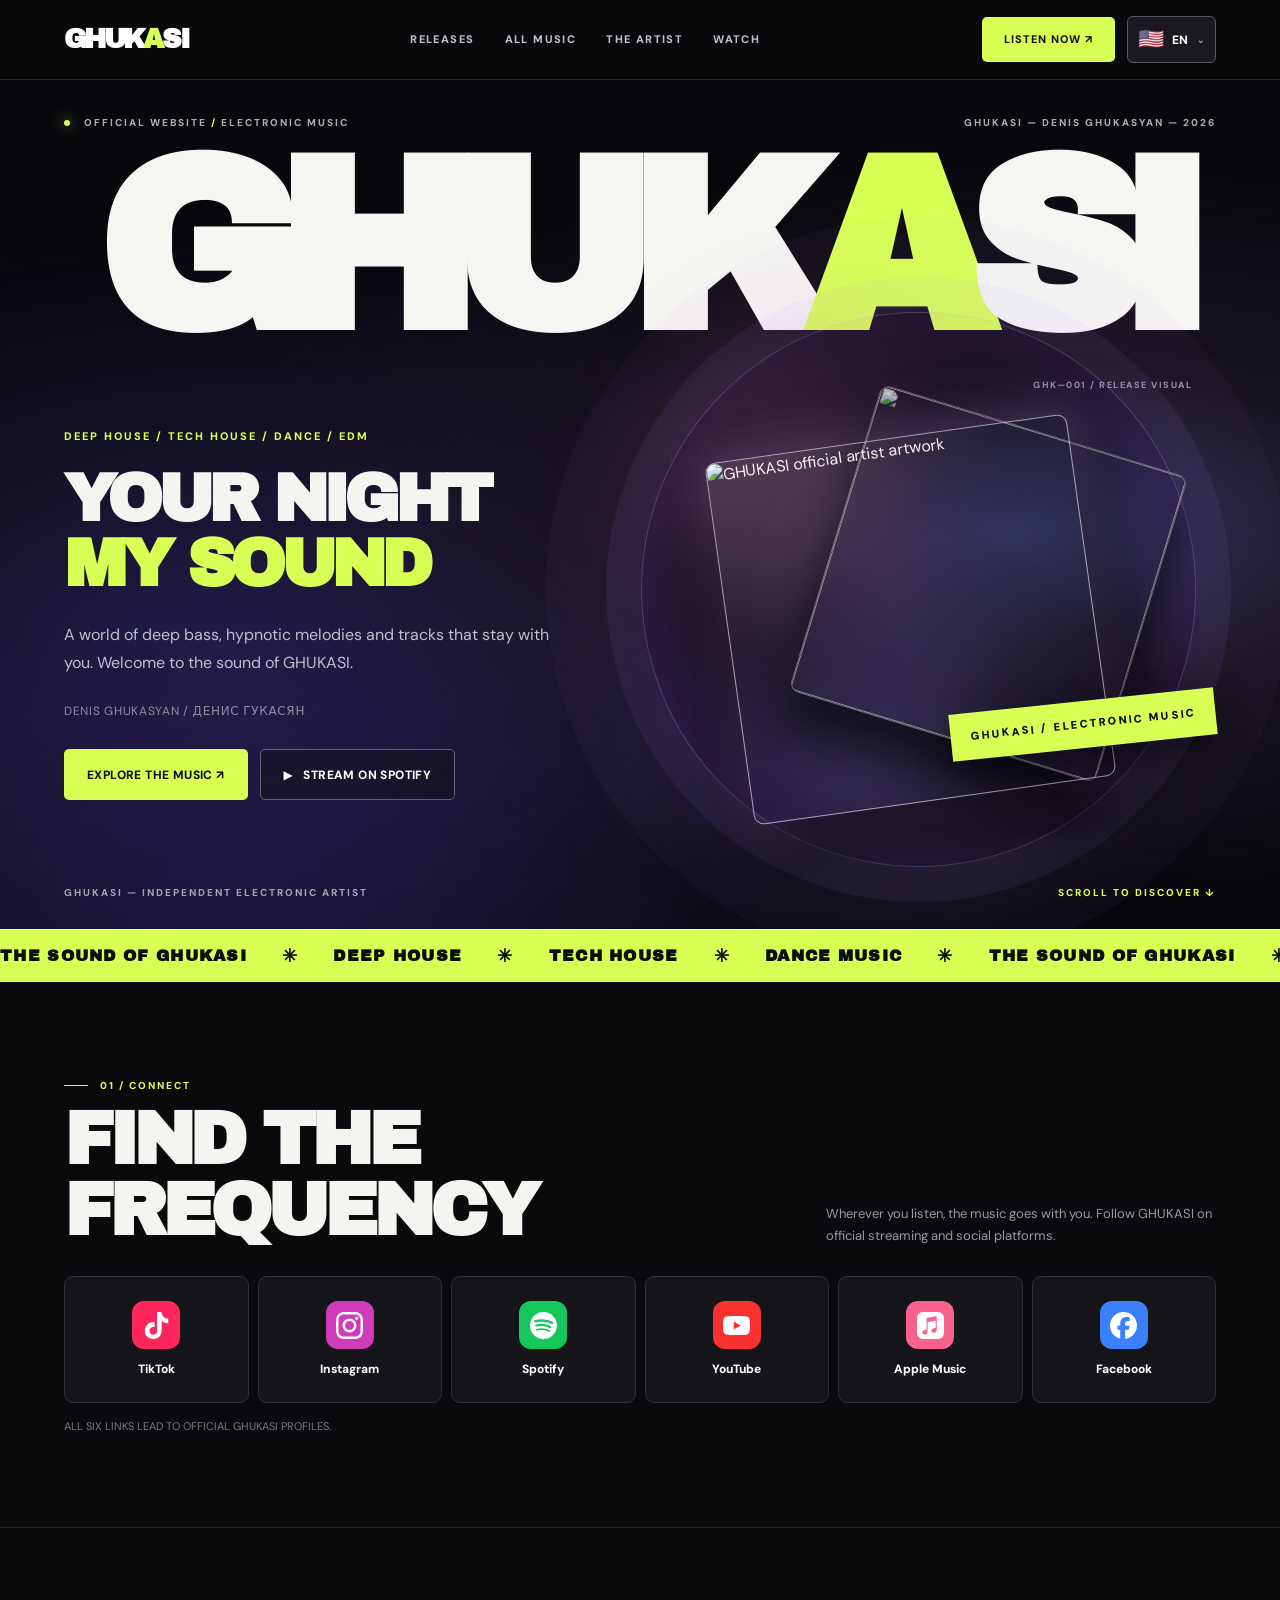
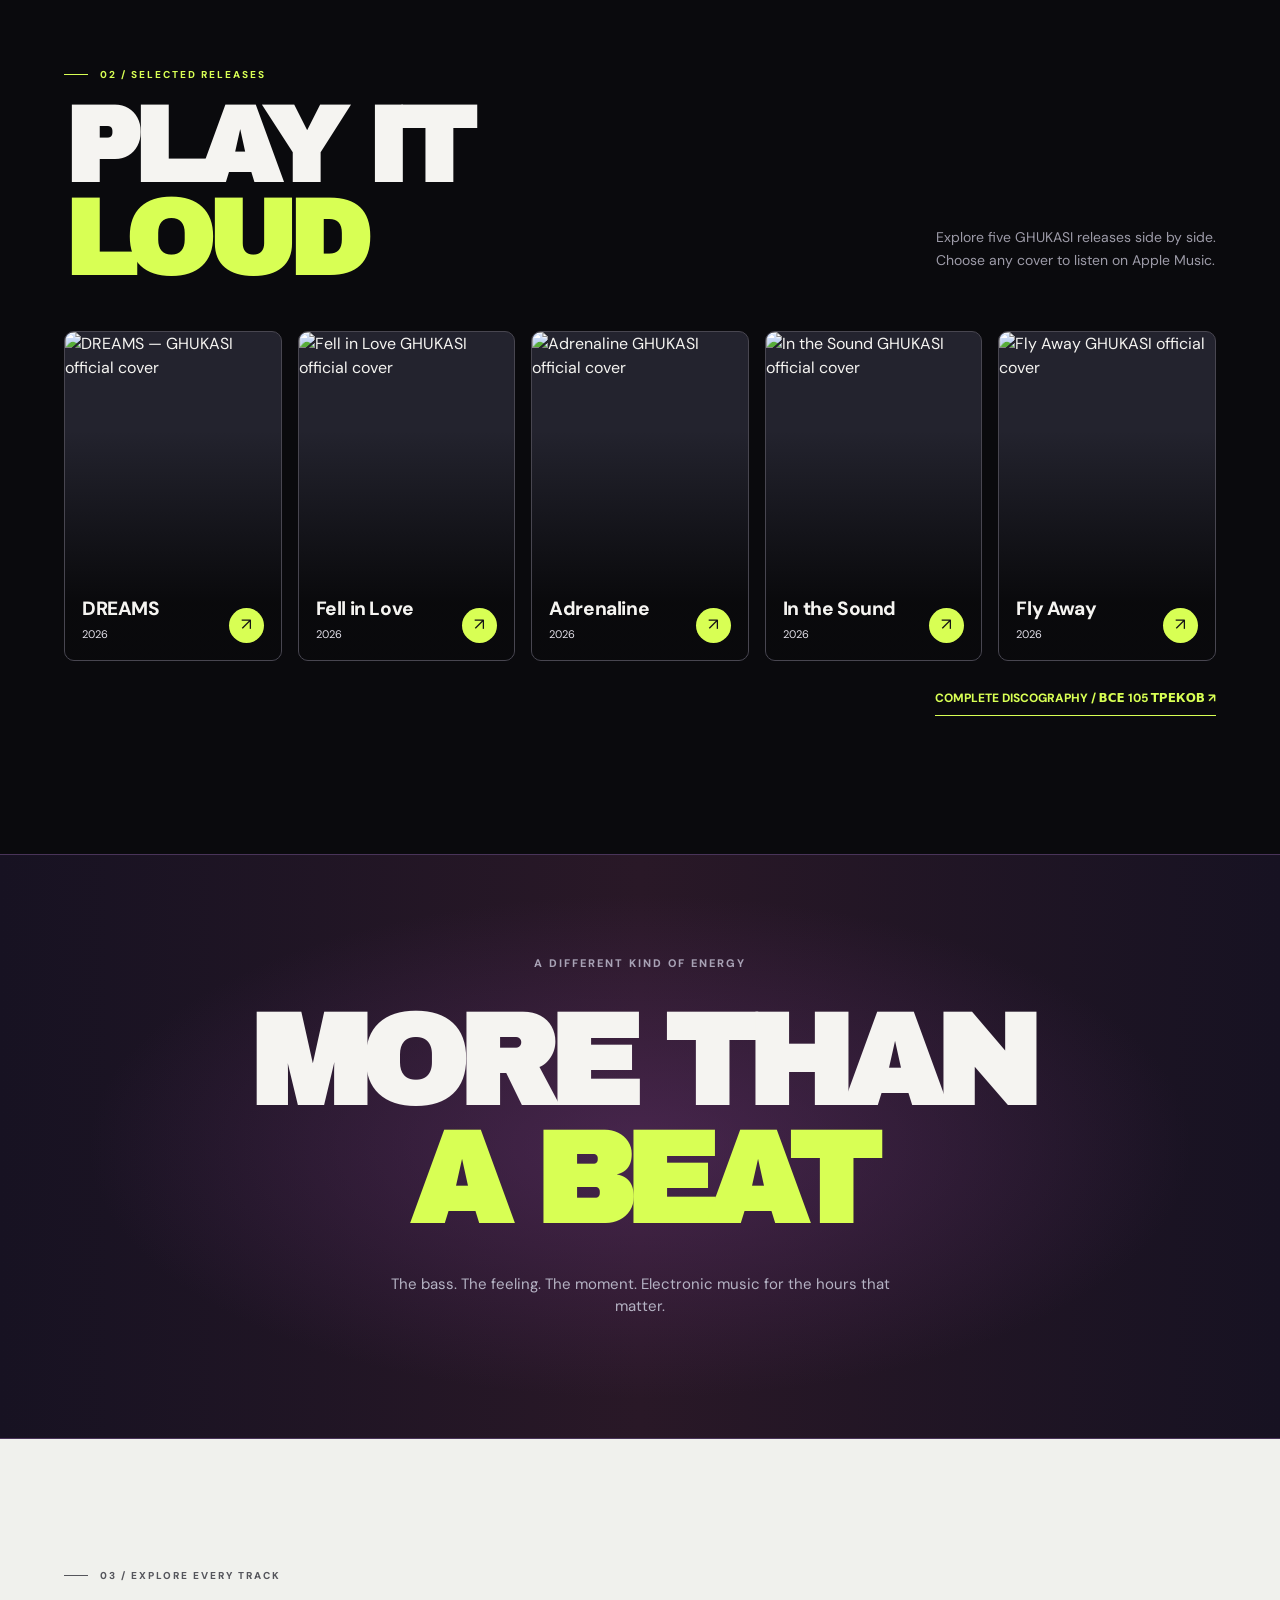
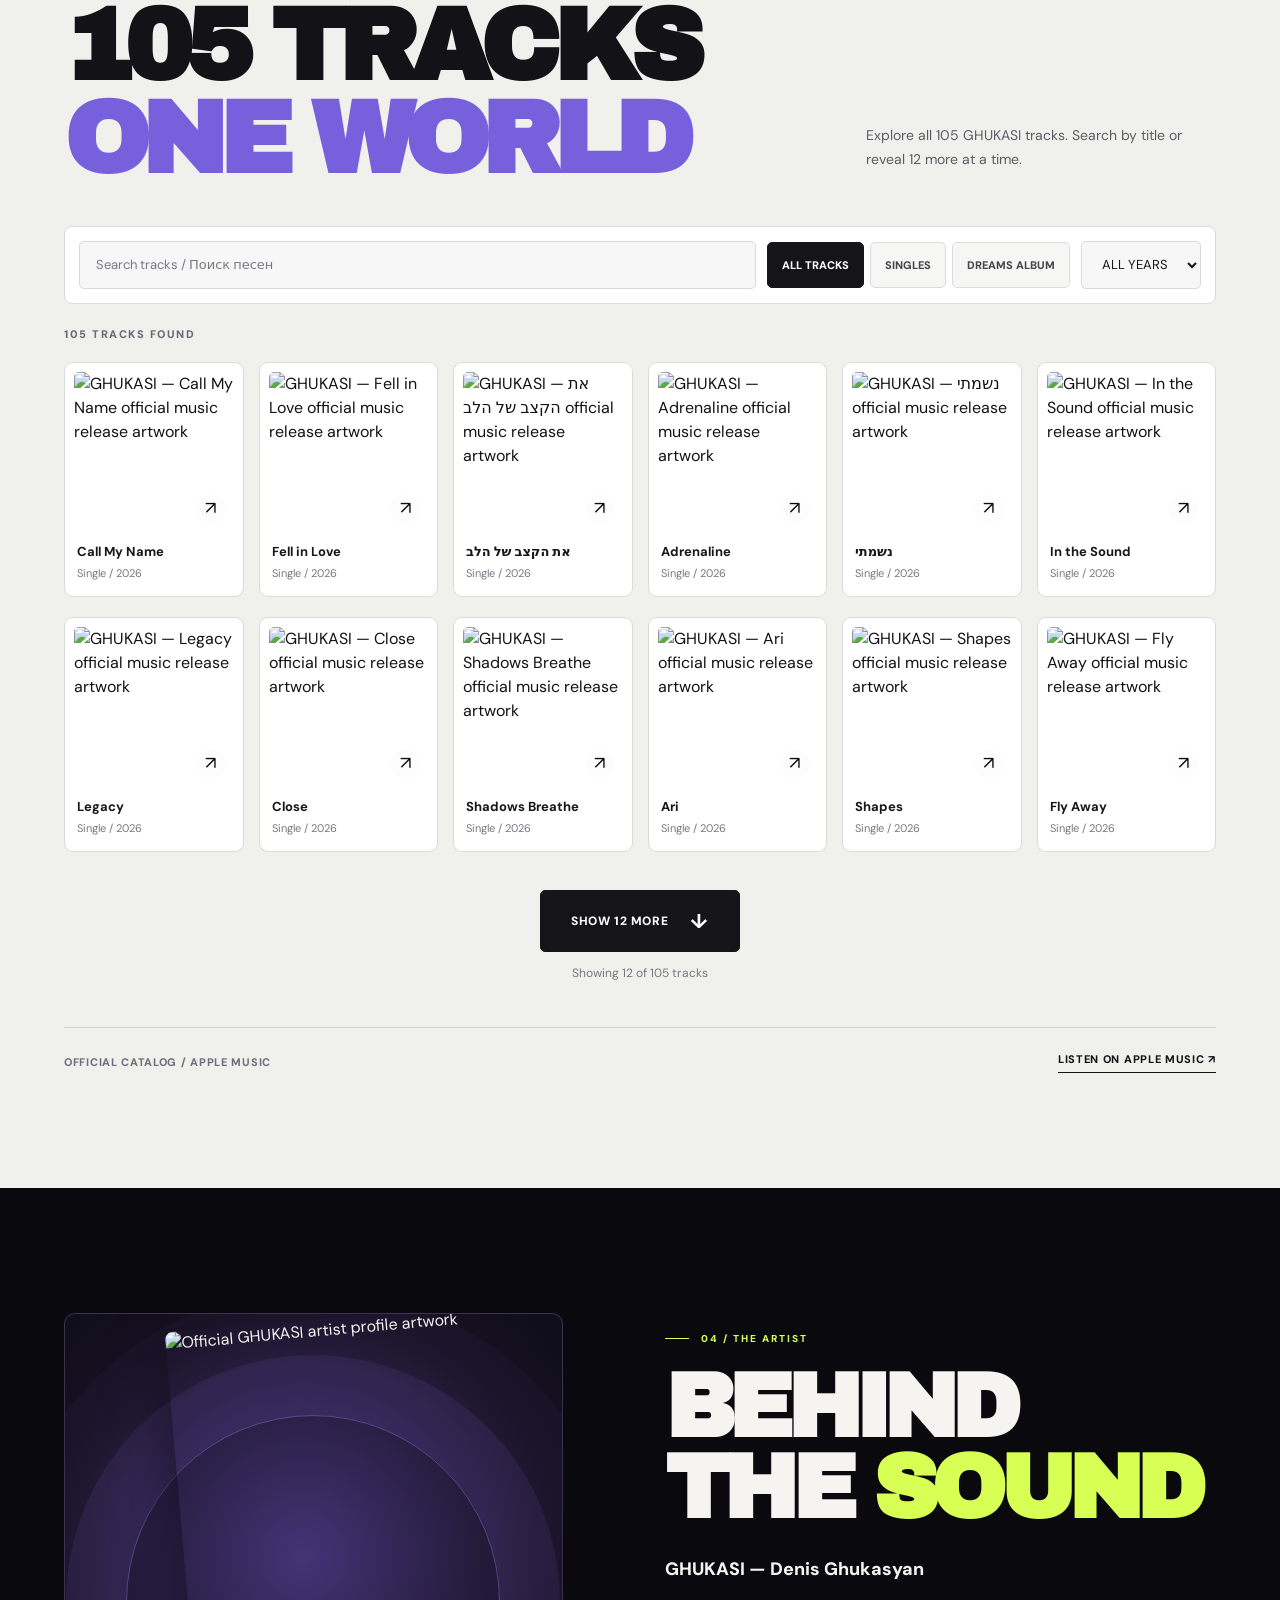
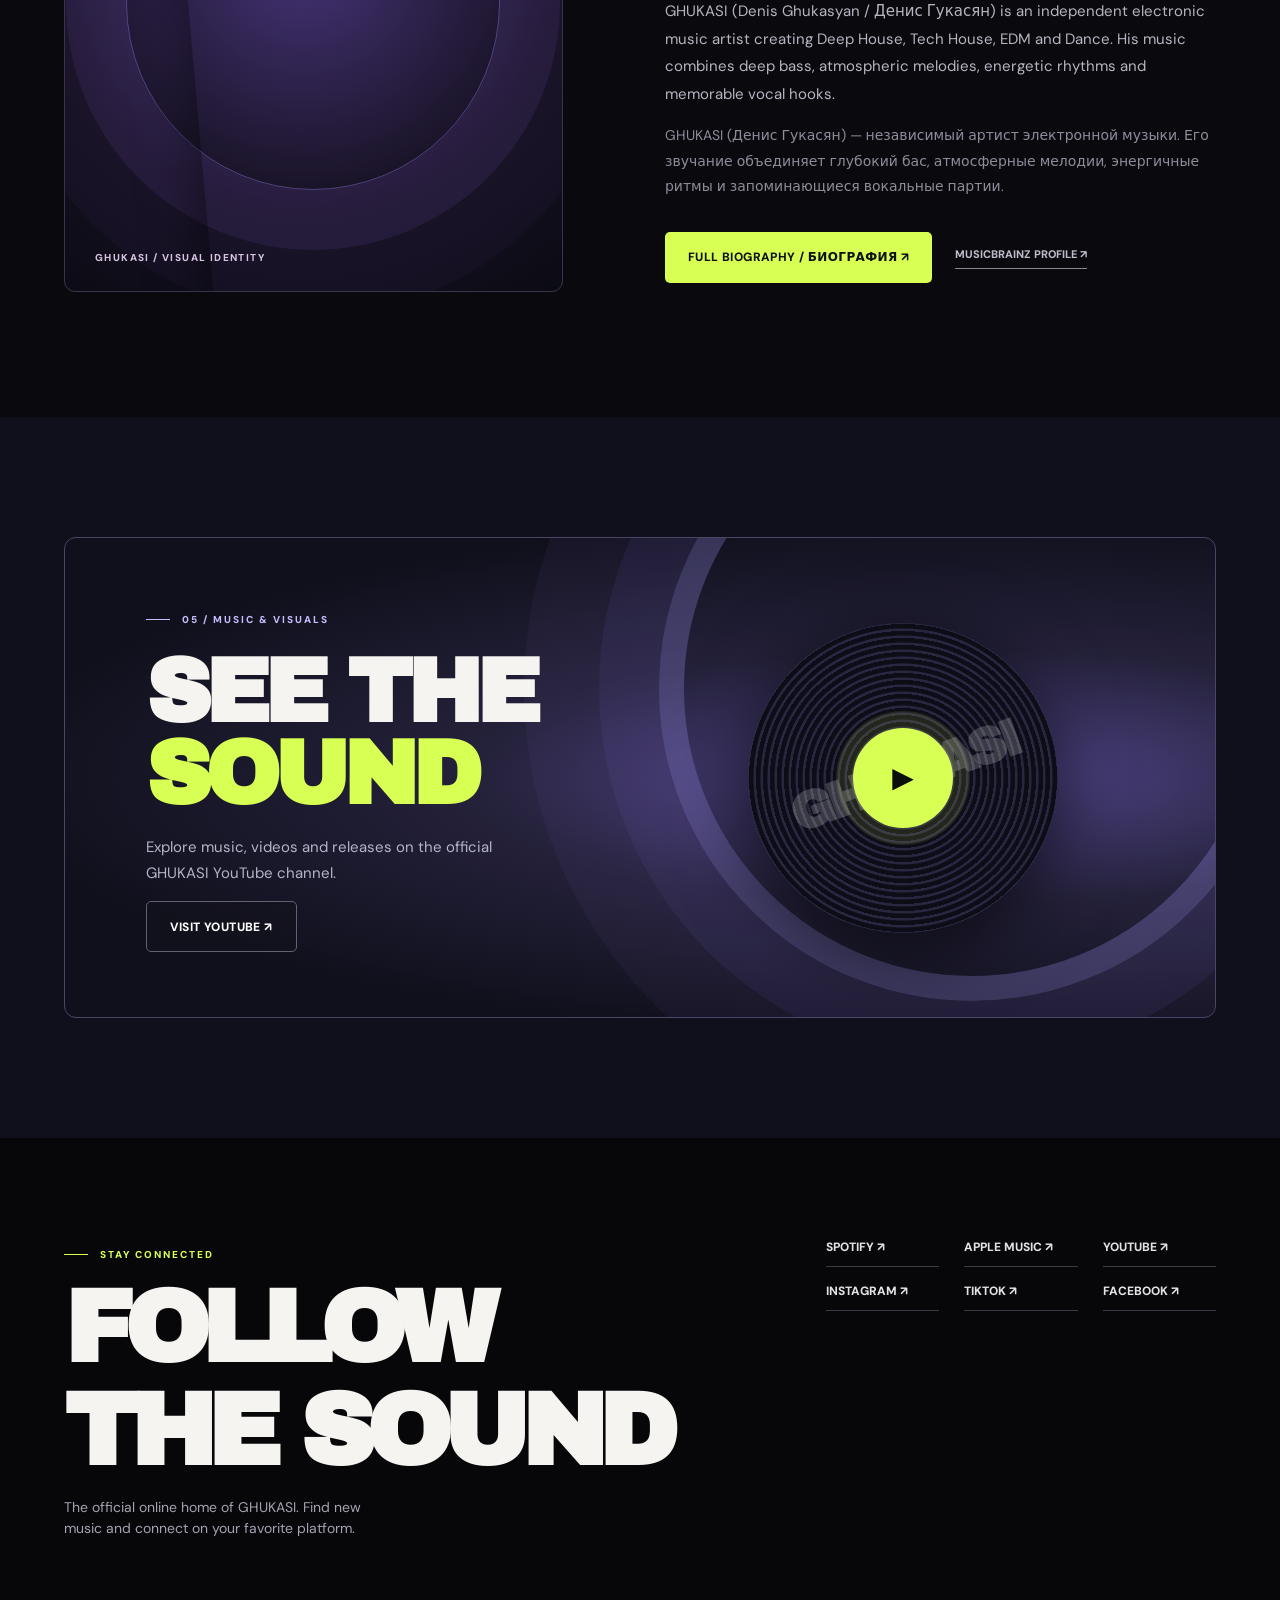
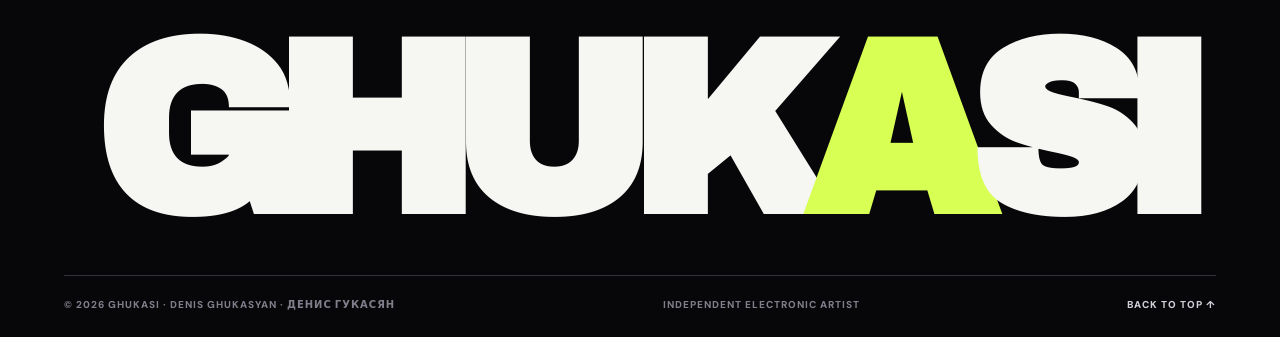
==== commit ef874ffd: "Refresh GHUKASI design and language assets after equal-weight release layout and punctuation cleanup" ====
--- a/docs/index.html
+++ b/docs/index.html
@@ -20,7 +20,7 @@
 <script type="application/ld+json">{"@context":"https://schema.org","@graph":[{"@type":"MusicGroup","@id":"https://danceruuu.github.io/my-project/#artist","name":"GHUKASI","alternateName":["Denis Ghukasyan","Денис Гукасян"],"url":"https://danceruuu.github.io/my-project/","description":"GHUKASI (Denis Ghukasyan / Денис Гукасян) is an independent electronic music artist creating Deep House, Tech House, EDM and Dance. His sound combines deep bass, atmospheric melodies, energetic rhythms and memorable vocal hooks. His releases include the album DREAMS and singles such as Fell in Love, Adrenaline and Fly Away.","genre":["Deep House","Tech House","EDM","Dance"],"image":"https://is1-ssl.mzstatic.com/image/thumb/AMCArtistImages221/v4/0f/7b/18/0f7b180c-9f27-109a-a3fd-aca00919376b/ami-identity-3638d55d2e400cbe93e1321c8c699f6a-2025-12-02T06-07-00.214Z_cropped.png/1000x1000bb.png","member":{"@id":"https://danceruuu.github.io/my-project/#person"},"sameAs":["https://music.apple.com/us/artist/ghukasi/1852157042","https://open.spotify.com/artist/4vx3ca1O8XIwfsjQe1ZlTK","https://www.youtube.com/channel/UCEKyHcWGafzu1ec08nU2Ppw","https://www.instagram.com/ghukasi_/","https://www.tiktok.com/@ghukasi","https://www.facebook.com/denis.ghukasyan/","https://musicbrainz.org/artist/05845eb8-4eb3-48a9-b3b4-3710c49d2fec"],"identifier":{"@type":"PropertyValue","propertyID":"MusicBrainz Artist ID","value":"05845eb8-4eb3-48a9-b3b4-3710c49d2fec"}},{"@type":"Person","@id":"https://danceruuu.github.io/my-project/#person","name":"Denis Ghukasyan","alternateName":["Денис Гукасян","GHUKASI"],"description":"GHUKASI (Denis Ghukasyan / Денис Гукасян) is an independent electronic music artist creating Deep House, Tech House, EDM and Dance. His sound combines deep bass, atmospheric melodies, energetic rhythms and memorable vocal hooks. His releases include the album DREAMS and singles such as Fell in Love, Adrenaline and Fly Away.","sameAs":["https://music.apple.com/us/artist/ghukasi/1852157042","https://open.spotify.com/artist/4vx3ca1O8XIwfsjQe1ZlTK","https://www.youtube.com/channel/UCEKyHcWGafzu1ec08nU2Ppw","https://www.instagram.com/ghukasi_/","https://www.tiktok.com/@ghukasi","https://www.facebook.com/denis.ghukasyan/","https://musicbrainz.org/artist/05845eb8-4eb3-48a9-b3b4-3710c49d2fec"],"identifier":{"@type":"PropertyValue","propertyID":"MusicBrainz Artist ID","value":"05845eb8-4eb3-48a9-b3b4-3710c49d2fec"}},{"@type":"WebSite","url":"https://danceruuu.github.io/my-project/","name":"GHUKASI — Official Artist Website","inLanguage":["en","ru"],"about":{"@id":"https://danceruuu.github.io/my-project/#artist"}},{"@type":"MusicAlbum","name":"DREAMS","byArtist":{"@id":"https://danceruuu.github.io/my-project/#artist"},"url":"https://music.apple.com/us/album/dreams/1869832022","datePublished":"2026"}]}</script>
 
 <link rel="preconnect" href="https://fonts.googleapis.com"><link rel="preconnect" href="https://fonts.gstatic.com" crossorigin>
-<link rel="stylesheet" href="assets/ghukasi-nocturne.css?v=1"><link rel="stylesheet" href="assets/ghukasi-inner.css?v=1"><script defer src="assets/ghukasi-nocturne.js?v=1"></script><script defer src="assets/ghukasi-i18n.js?v=1"></script>
+<link rel="stylesheet" href="assets/ghukasi-nocturne.css?v=3"><link rel="stylesheet" href="assets/ghukasi-inner.css?v=3"><script defer src="assets/ghukasi-nocturne.js?v=1"></script><script defer src="assets/ghukasi-i18n.js?v=3"></script>
 </head><body><div class="progress" aria-hidden="true"></div>
 <header class="header"><a class="logo" href="#top" aria-label="GHUKASI official website">GHUK<span class="logo-o">A</span>SI</a><nav aria-label="Main navigation"><a href="#music">RELEASES</a><a href="#catalog">ALL MUSIC</a><a href="#bio">THE ARTIST</a><a href="#video">WATCH</a></nav><div class="header-right"><a class="header-cta" href="https://open.spotify.com/artist/4vx3ca1O8XIwfsjQe1ZlTK" target="_blank" rel="noopener noreferrer">LISTEN NOW ↗</a><details class="mobile-menu"><summary>MENU ☰</summary><div class="mobile-panel"><a href="#music">RELEASES</a><a href="#catalog">ALL MUSIC</a><a href="#bio">THE ARTIST</a><a href="#video">WATCH</a><a href="#listen">FOLLOW</a></div></details></div></header>
 <main id="top">
--- a/docs/assets/ghukasi-nocturne.css
+++ b/docs/assets/ghukasi-nocturne.css
@@ -333,3 +333,14 @@
 *,*:before,*:after{animation:none!important;transition:none!important}
 .js-motion .reveal{opacity:1!important;transform:none!important}
 }
+
+/* Equal-release showcase — albums and singles share the same visual treatment */
+.release-layout.release-equal-grid{display:grid;grid-template-columns:repeat(5,minmax(0,1fr));gap:16px;align-items:stretch}
+.release-layout.release-equal-grid>.release-tile{min-height:330px;width:100%;border-radius:10px}
+.release-layout.release-equal-grid>.release-tile img{width:100%;height:100%;object-fit:cover}
+.release-layout.release-equal-grid .tile-body{padding:17px}
+.release-layout.release-equal-grid .tile-body strong{font-size:clamp(14px,1.5vw,20px)}
+.release-layout.release-equal-grid .tile-body small{font-size:11px}
+@media(max-width:1200px){.release-layout.release-equal-grid{grid-template-columns:repeat(3,minmax(0,1fr))}.release-layout.release-equal-grid>.release-tile{min-height:330px}}
+@media(max-width:650px){.release-layout.release-equal-grid{grid-template-columns:repeat(2,minmax(0,1fr));gap:10px}.release-layout.release-equal-grid>.release-tile{min-height:225px}.release-layout.release-equal-grid .tile-body{padding:12px}.release-layout.release-equal-grid .tile-body strong{font-size:14px}}
+@media(max-width:380px){.release-layout.release-equal-grid>.release-tile{min-height:180px}}
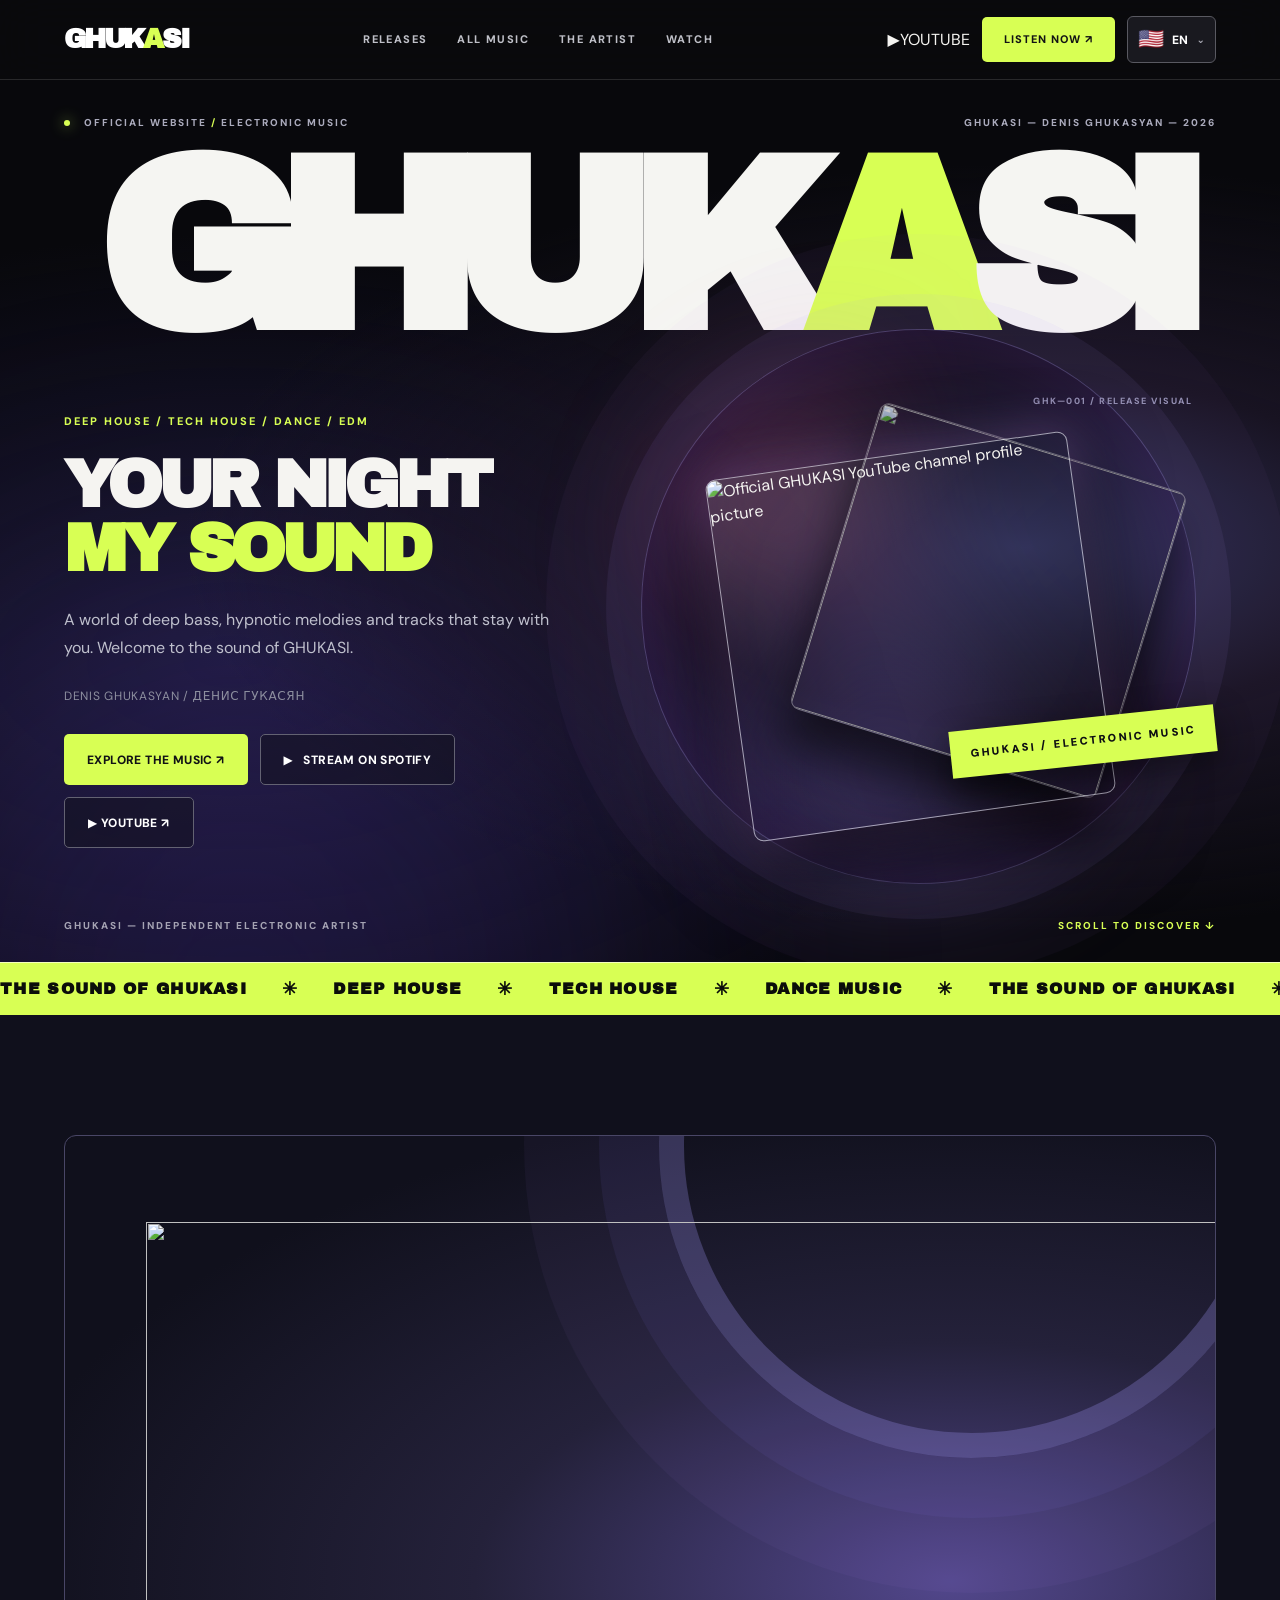
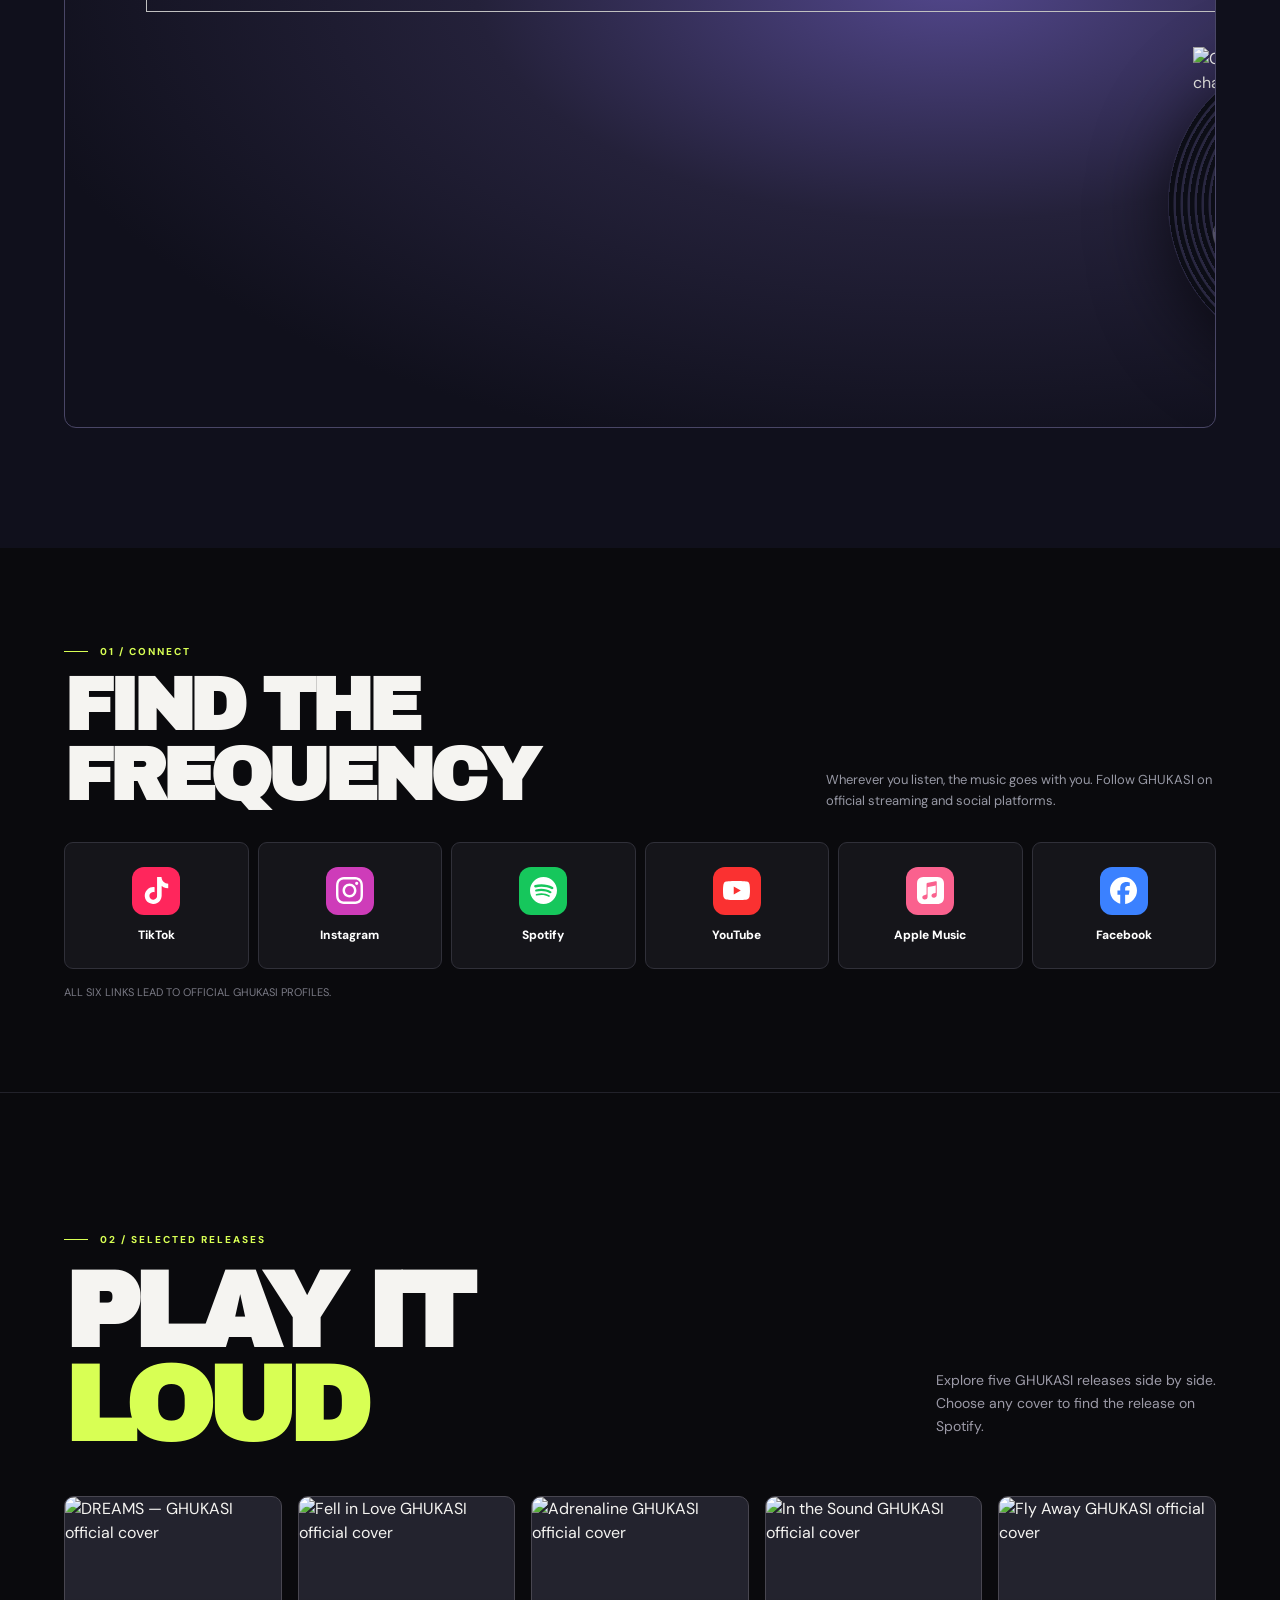
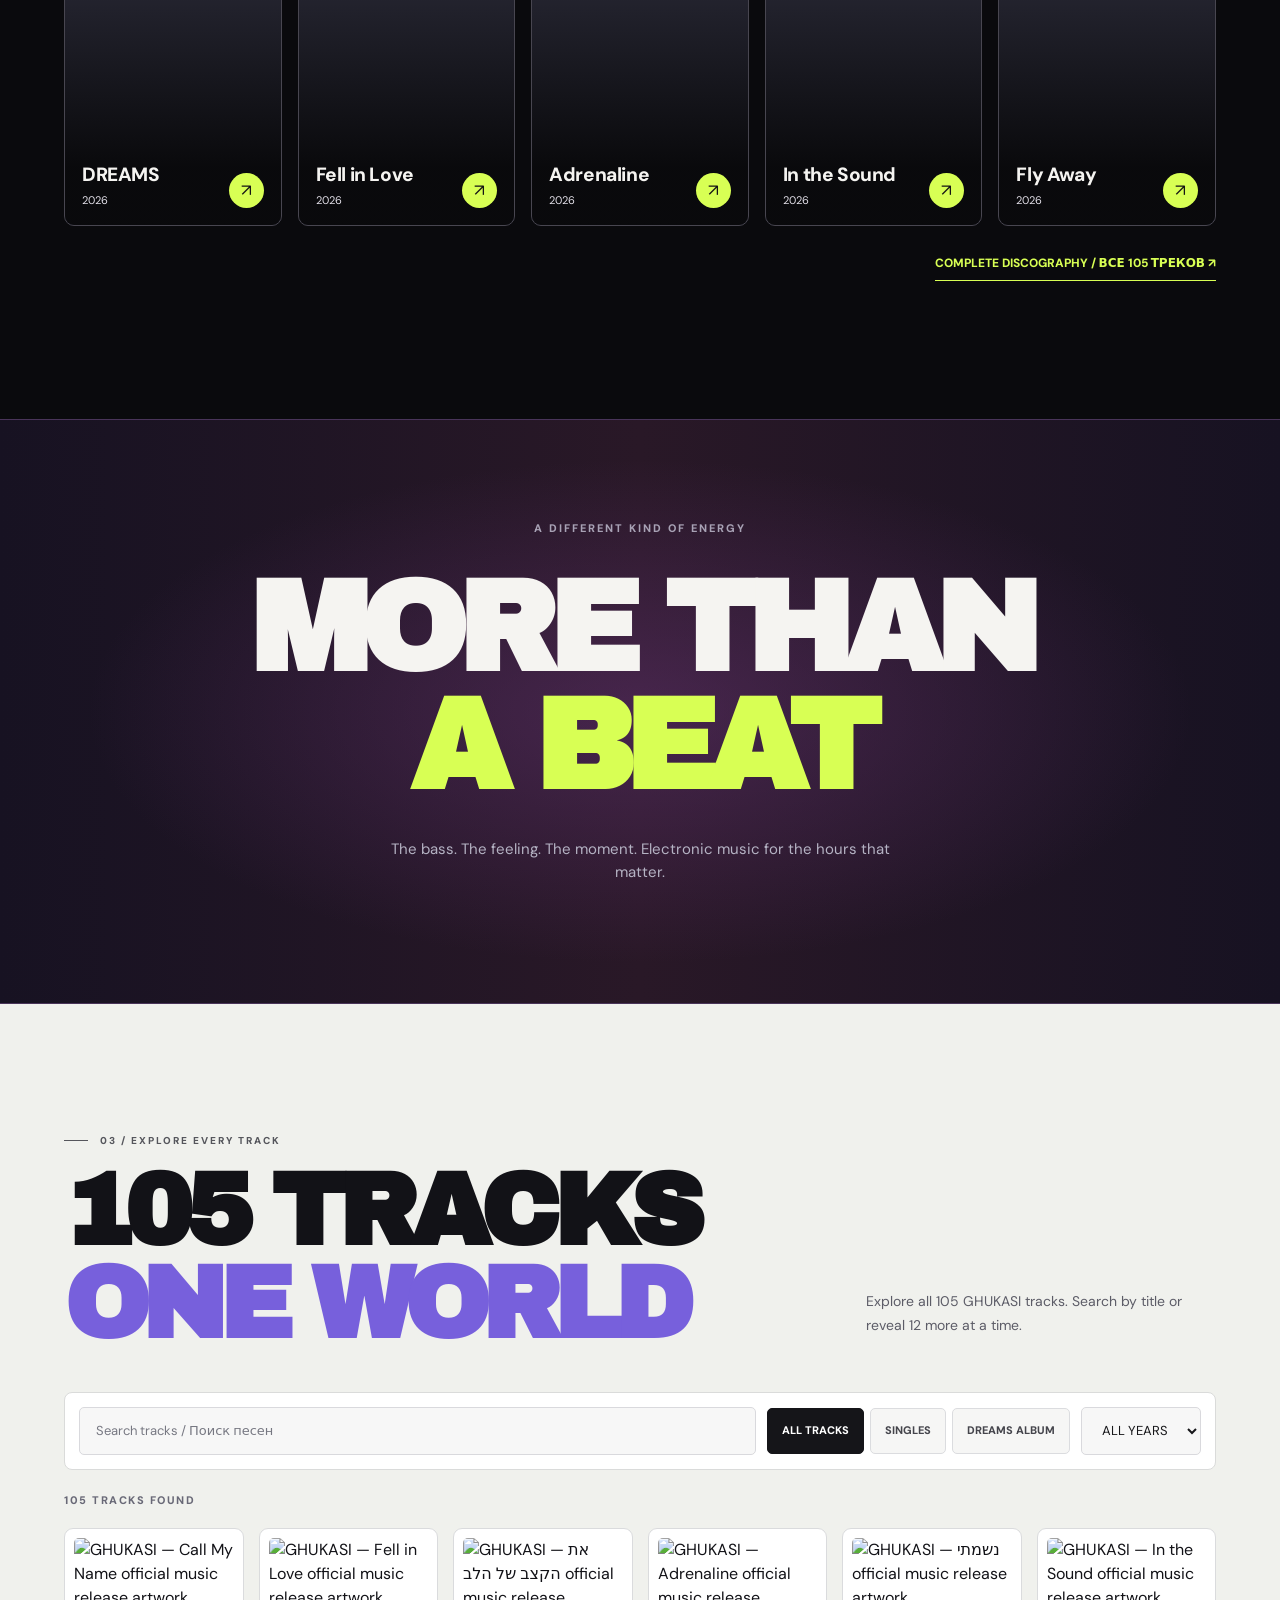
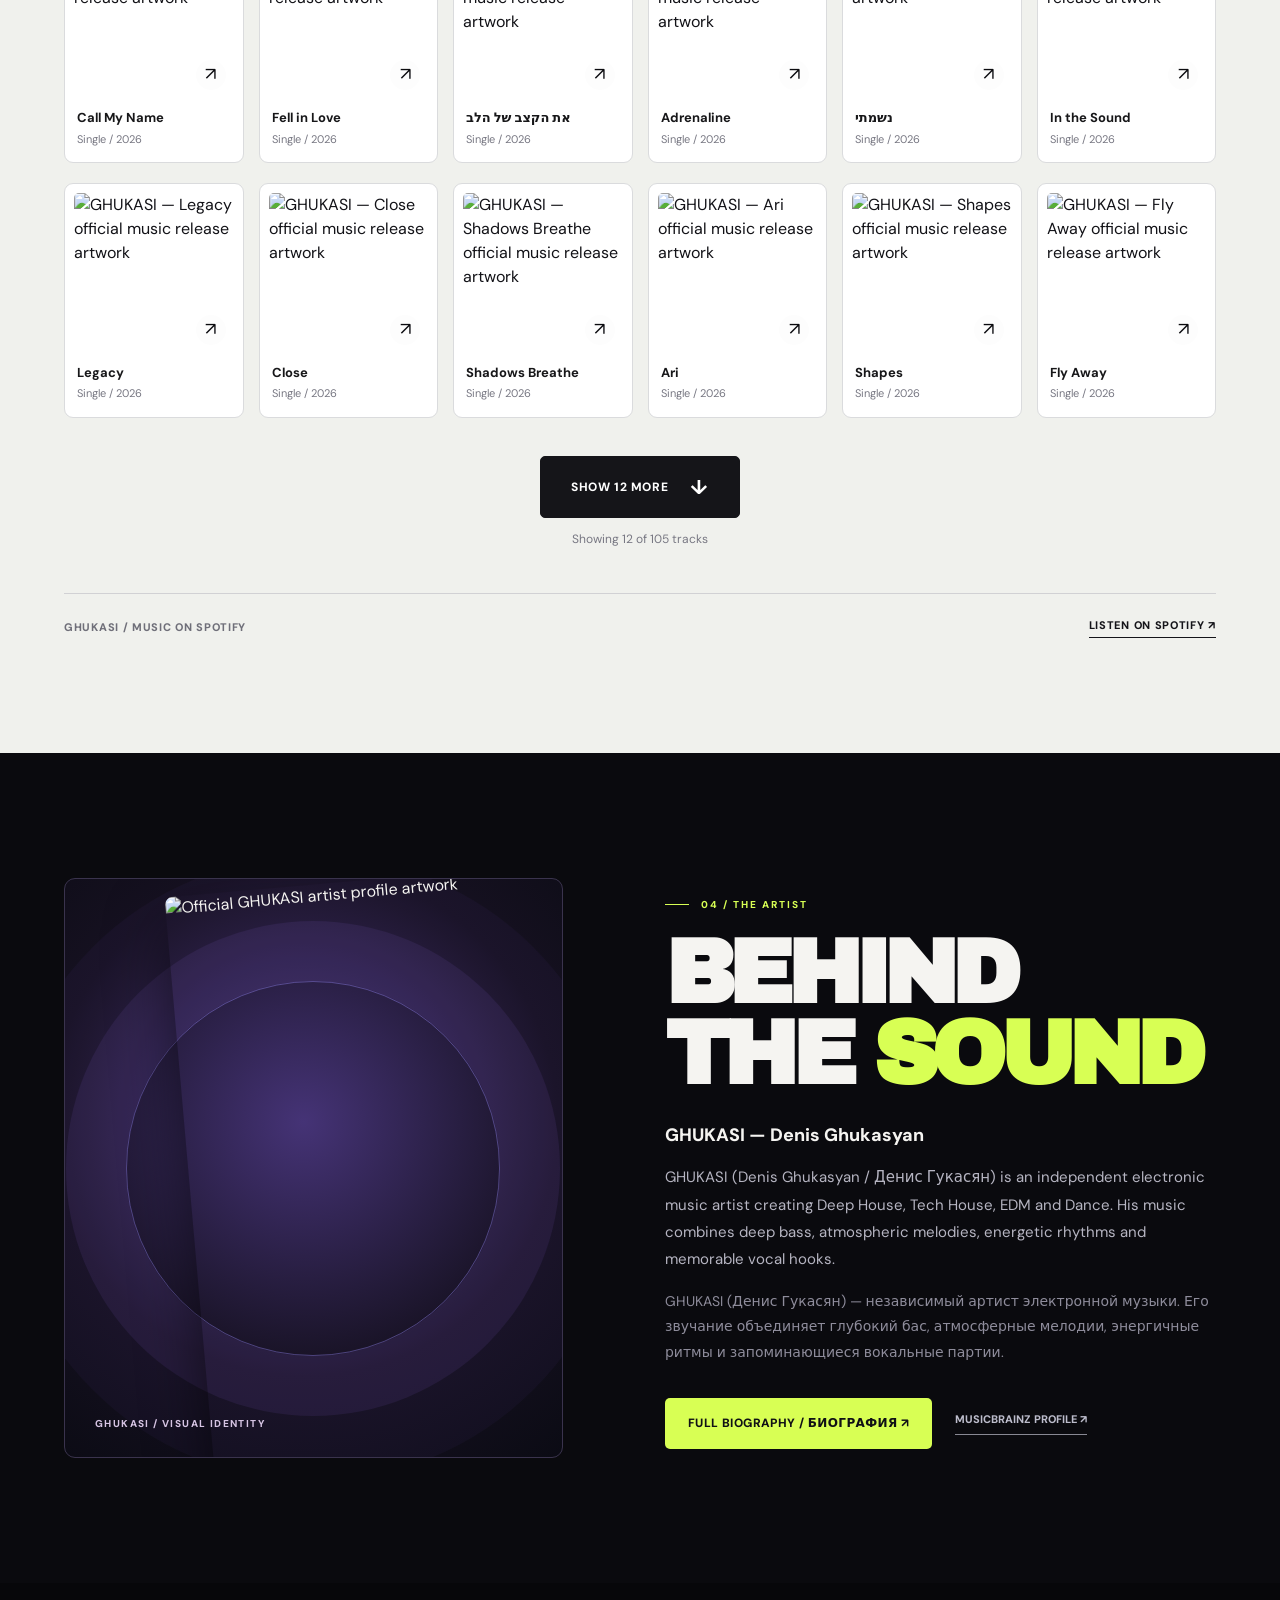
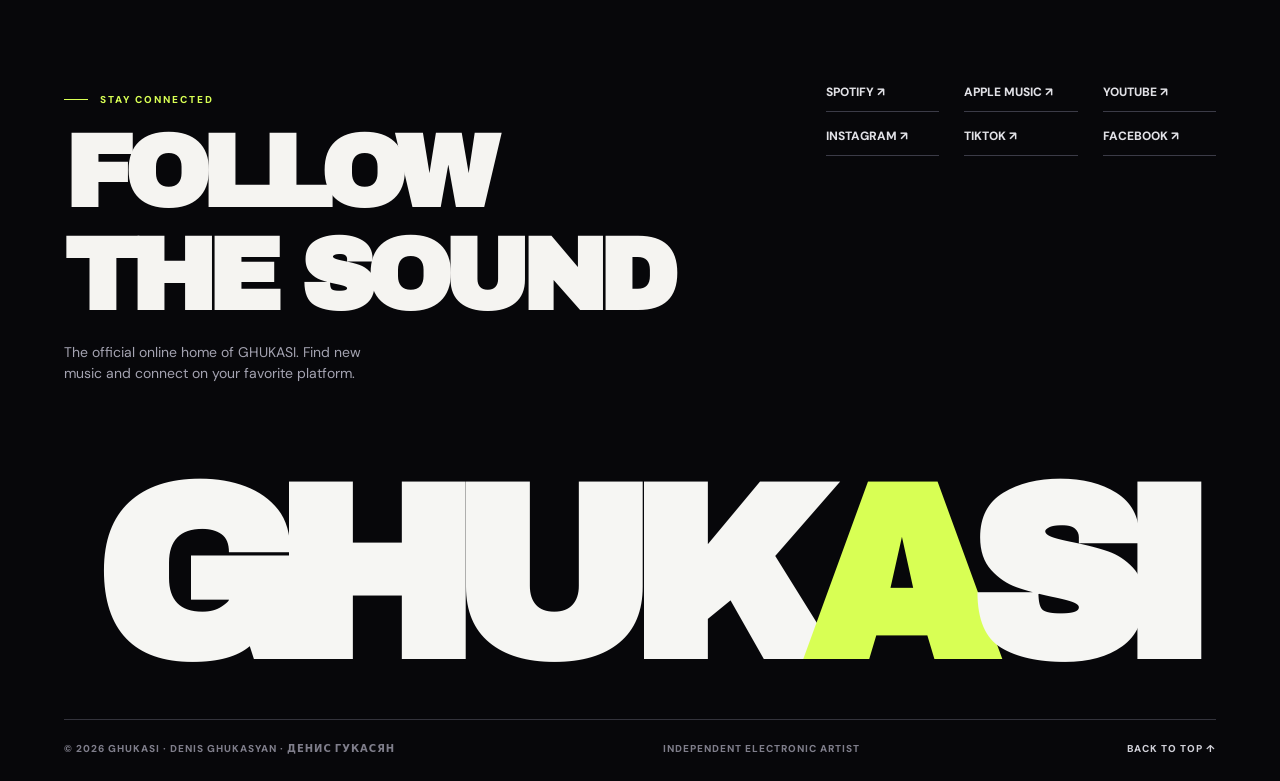
==== commit 7abe3b7c: "Make official YouTube photos and link prominent; send all GHUKASI music clicks to Spotify" ====
--- a/docs/index.html
+++ b/docs/index.html
@@ -22,138 +22,140 @@
 <link rel="preconnect" href="https://fonts.googleapis.com"><link rel="preconnect" href="https://fonts.gstatic.com" crossorigin>
 <link rel="stylesheet" href="assets/ghukasi-nocturne.css?v=3"><link rel="stylesheet" href="assets/ghukasi-inner.css?v=3"><script defer src="assets/ghukasi-nocturne.js?v=1"></script><script defer src="assets/ghukasi-i18n.js?v=3"></script>
 </head><body><div class="progress" aria-hidden="true"></div>
-<header class="header"><a class="logo" href="#top" aria-label="GHUKASI official website">GHUK<span class="logo-o">A</span>SI</a><nav aria-label="Main navigation"><a href="#music">RELEASES</a><a href="#catalog">ALL MUSIC</a><a href="#bio">THE ARTIST</a><a href="#video">WATCH</a></nav><div class="header-right"><a class="header-cta" href="https://open.spotify.com/artist/4vx3ca1O8XIwfsjQe1ZlTK" target="_blank" rel="noopener noreferrer">LISTEN NOW ↗</a><details class="mobile-menu"><summary>MENU ☰</summary><div class="mobile-panel"><a href="#music">RELEASES</a><a href="#catalog">ALL MUSIC</a><a href="#bio">THE ARTIST</a><a href="#video">WATCH</a><a href="#listen">FOLLOW</a></div></details></div></header>
+<header class="header"><a class="logo" href="#top" aria-label="GHUKASI official website">GHUK<span class="logo-o">A</span>SI</a><nav aria-label="Main navigation"><a href="#music">RELEASES</a><a href="#catalog">ALL MUSIC</a><a href="#bio">THE ARTIST</a><a href="#video">WATCH</a></nav><div class="header-right"><a class="header-youtube" href="https://www.youtube.com/channel/UCEKyHcWGafzu1ec08nU2Ppw" target="_blank" rel="noopener noreferrer" aria-label="GHUKASI on YouTube"><span aria-hidden="true">▶</span><span class="header-youtube-label">YOUTUBE</span></a><a class="header-cta" href="https://open.spotify.com/artist/4vx3ca1O8XIwfsjQe1ZlTK" target="_blank" rel="noopener noreferrer">LISTEN NOW ↗</a><details class="mobile-menu"><summary>MENU ☰</summary><div class="mobile-panel"><a href="#music">RELEASES</a><a href="#catalog">ALL MUSIC</a><a href="#bio">THE ARTIST</a><a href="#video">WATCH</a><a href="#listen">FOLLOW</a></div></details></div></header>
 <main id="top">
 <section class="hero" aria-labelledby="hero-title">
 <div class="hero-topline"><span><i class="top-dot"></i> OFFICIAL WEBSITE <b>/</b> ELECTRONIC MUSIC</span><span>GHUKASI — DENIS GHUKASYAN — 2026</span></div>
 <div class="hero-word" aria-hidden="true">GHUK<span class="accent">A</span>SI</div>
 <div class="hero-body">
-<div class="hero-copy"><p class="eyebrow">DEEP HOUSE / TECH HOUSE / DANCE / EDM</p><h1 id="hero-title">YOUR NIGHT<br><em>MY SOUND</em></h1><p class="description">A world of deep bass, hypnotic melodies and tracks that stay with you. Welcome to the sound of GHUKASI.</p><p class="identity">DENIS GHUKASYAN / ДЕНИС ГУКАСЯН</p><div class="hero-buttons"><a class="btn primary" href="#music">EXPLORE THE MUSIC ↗</a><a class="btn ghost" href="https://open.spotify.com/artist/4vx3ca1O8XIwfsjQe1ZlTK" target="_blank" rel="noopener noreferrer">▶ &nbsp; STREAM ON SPOTIFY</a></div></div>
-<div class="hero-art"><span class="hero-art-code">GHK—001 / RELEASE VISUAL</span><div class="cover-back" aria-hidden="true"><img src="https://is1-ssl.mzstatic.com/image/thumb/Music211/v4/f6/6e/67/f66e676c-bdc9-6254-f2fe-bffa74126f50/artwork.jpg/600x600bb.jpg" width="420" height="420" alt=""></div><a class="hero-cover" href="https://music.apple.com/us/artist/ghukasi/1852157042" target="_blank" rel="noopener noreferrer" aria-label="Explore GHUKASI on Apple Music"><img src="https://is1-ssl.mzstatic.com/image/thumb/AMCArtistImages221/v4/0f/7b/18/0f7b180c-9f27-109a-a3fd-aca00919376b/ami-identity-3638d55d2e400cbe93e1321c8c699f6a-2025-12-02T06-07-00.214Z_cropped.png/1000x1000bb.png" alt="GHUKASI official artist artwork" width="560" height="560" fetchpriority="high" decoding="async"></a><span class="hero-label">GHUKASI / ELECTRONIC MUSIC</span></div>
+<div class="hero-copy"><p class="eyebrow">DEEP HOUSE / TECH HOUSE / DANCE / EDM</p><h1 id="hero-title">YOUR NIGHT<br><em>MY SOUND</em></h1><p class="description">A world of deep bass, hypnotic melodies and tracks that stay with you. Welcome to the sound of GHUKASI.</p><p class="identity">DENIS GHUKASYAN / ДЕНИС ГУКАСЯН</p><div class="hero-buttons"><a class="btn primary" href="#music">EXPLORE THE MUSIC ↗</a><a class="btn ghost" href="https://open.spotify.com/artist/4vx3ca1O8XIwfsjQe1ZlTK" target="_blank" rel="noopener noreferrer">▶ &nbsp; STREAM ON SPOTIFY</a><a class="btn ghost hero-youtube" href="https://www.youtube.com/channel/UCEKyHcWGafzu1ec08nU2Ppw" target="_blank" rel="noopener noreferrer">▶ YOUTUBE ↗</a></div></div>
+<div class="hero-art"><span class="hero-art-code">GHK—001 / RELEASE VISUAL</span><div class="cover-back" aria-hidden="true"><img src="https://is1-ssl.mzstatic.com/image/thumb/Music211/v4/f6/6e/67/f66e676c-bdc9-6254-f2fe-bffa74126f50/artwork.jpg/600x600bb.jpg" width="420" height="420" alt=""></div><a class="hero-cover" href="https://www.youtube.com/channel/UCEKyHcWGafzu1ec08nU2Ppw" target="_blank" rel="noopener noreferrer" aria-label="Open GHUKASI YouTube channel"><img src="https://yt3.googleusercontent.com/Ja-RUGK69iEjQTcI1zckE3WSEbJuzBvHVB-o4mYoQ5AY5JZZGyip7KhV5Jmg6pmBLCbtPhOLLm4=s900-c-k-c0x00ffffff-no-rj" alt="Official GHUKASI YouTube channel profile picture" width="560" height="560" fetchpriority="high" decoding="async"></a><span class="hero-label">GHUKASI / ELECTRONIC MUSIC</span></div>
 </div><div class="hero-bottom"><span>GHUKASI — INDEPENDENT ELECTRONIC ARTIST</span><a class="scroll" href="#listen">SCROLL TO DISCOVER ↓</a></div>
 </section>
 <div class="sound-ribbon" aria-label="GHUKASI genres"><div class="ribbon-track"><span>THE SOUND OF GHUKASI</span><i>✳</i><span>DEEP HOUSE</span><i>✳</i><span>TECH HOUSE</span><i>✳</i><span>DANCE MUSIC</span><i>✳</i><span>THE SOUND OF GHUKASI</span><i>✳</i><span>DEEP HOUSE</span><i>✳</i><span>TECH HOUSE</span><i>✳</i><span>DANCE MUSIC</span><i>✳</i></div></div>
+<section class="watch" id="video"><div class="content-wrap"><a class="watch-card youtube-channel-card" href="https://www.youtube.com/channel/UCEKyHcWGafzu1ec08nU2Ppw" target="_blank" rel="noopener noreferrer" aria-label="Open official GHUKASI YouTube channel"><img class="youtube-channel-banner" src="https://yt3.googleusercontent.com/LRvwkYbaN_E2zhhYgUoLwrKrEs8uc87mQyJNNxYJgJ6V3pkX6jCQdKR7KXG0-kPV-P1BpwxDTw=w2560-fcrop64=1,00005a57ffffa5a8-k-c0xffffffff-no-nd-rj" alt="" aria-hidden="true" loading="lazy" width="2355" height="390"><div class="watch-copy"><span class="section-tag">01 / OFFICIAL YOUTUBE</span><h2>SEE THE<br><em>SOUND</em></h2><p>Explore music, videos and releases on the official GHUKASI YouTube channel.</p><span class="btn ghost">VISIT YOUTUBE ↗</span></div><div class="visual"><img class="youtube-channel-avatar" src="https://yt3.googleusercontent.com/Ja-RUGK69iEjQTcI1zckE3WSEbJuzBvHVB-o4mYoQ5AY5JZZGyip7KhV5Jmg6pmBLCbtPhOLLm4=s900-c-k-c0x00ffffff-no-rj" alt="GHUKASI official YouTube channel avatar" loading="lazy" width="260" height="260"><span class="watch-play" aria-hidden="true">▶</span></div></a></div></section>
+
 <section class="platform-section" id="listen"><div class="content-wrap"><div class="platform-top"><div><span class="section-tag">01 / CONNECT</span><h2>FIND THE<br>FREQUENCY</h2></div><p>Wherever you listen, the music goes with you. Follow GHUKASI on official streaming and social platforms.</p></div><div class="platforms"><a class="platform" href="https://www.tiktok.com/@ghukasi" target="_blank" rel="noopener noreferrer" style="--brand:#ff265c" aria-label="GHUKASI on TikTok"><span class="platform-symbol"><svg fill="currentColor" aria-hidden="true" role="img" viewBox="0 0 24 24" xmlns="http://www.w3.org/2000/svg"><title>TikTok</title><path d="M12.525.02c1.31-.02 2.61-.01 3.91-.02.08 1.53.63 3.09 1.75 4.17 1.12 1.11 2.7 1.62 4.24 1.79v4.03c-1.44-.05-2.89-.35-4.2-.97-.57-.26-1.1-.59-1.62-.93-.01 2.92.01 5.84-.02 8.75-.08 1.4-.54 2.79-1.35 3.94-1.31 1.92-3.58 3.17-5.91 3.21-1.43.08-2.86-.31-4.08-1.03-2.02-1.19-3.44-3.37-3.65-5.71-.02-.5-.03-1-.01-1.49.18-1.9 1.12-3.72 2.58-4.96 1.66-1.44 3.98-2.13 6.15-1.72.02 1.48-.04 2.96-.04 4.44-.99-.32-2.15-.23-3.02.37-.63.41-1.11 1.04-1.36 1.75-.21.51-.15 1.07-.14 1.61.24 1.64 1.82 3.02 3.5 2.87 1.12-.01 2.19-.66 2.77-1.61.19-.33.4-.67.41-1.06.1-1.79.06-3.57.07-5.36.01-4.03-.01-8.05.02-12.07z"/></svg></span><span>TikTok</span><span class="platform-arr">↗</span></a>
 <a class="platform" href="https://www.instagram.com/ghukasi_/" target="_blank" rel="noopener noreferrer" style="--brand:#ce3cb9" aria-label="GHUKASI on Instagram"><span class="platform-symbol"><svg fill="currentColor" aria-hidden="true" role="img" viewBox="0 0 24 24" xmlns="http://www.w3.org/2000/svg"><title>Instagram</title><path d="M7.0301.084c-1.2768.0602-2.1487.264-2.911.5634-.7888.3075-1.4575.72-2.1228 1.3877-.6652.6677-1.075 1.3368-1.3802 2.127-.2954.7638-.4956 1.6365-.552 2.914-.0564 1.2775-.0689 1.6882-.0626 4.947.0062 3.2586.0206 3.6671.0825 4.9473.061 1.2765.264 2.1482.5635 2.9107.308.7889.72 1.4573 1.388 2.1228.6679.6655 1.3365 1.0743 2.1285 1.38.7632.295 1.6361.4961 2.9134.552 1.2773.056 1.6884.069 4.9462.0627 3.2578-.0062 3.668-.0207 4.9478-.0814 1.28-.0607 2.147-.2652 2.9098-.5633.7889-.3086 1.4578-.72 2.1228-1.3881.665-.6682 1.0745-1.3378 1.3795-2.1284.2957-.7632.4966-1.636.552-2.9124.056-1.2809.0692-1.6898.063-4.948-.0063-3.2583-.021-3.6668-.0817-4.9465-.0607-1.2797-.264-2.1487-.5633-2.9117-.3084-.7889-.72-1.4568-1.3876-2.1228C21.2982 1.33 20.628.9208 19.8378.6165 19.074.321 18.2017.1197 16.9244.0645 15.6471.0093 15.236-.005 11.977.0014 8.718.0076 8.31.0215 7.0301.0839m.1402 21.6932c-1.17-.0509-1.8053-.2453-2.2287-.408-.5606-.216-.96-.4771-1.3819-.895-.422-.4178-.6811-.8186-.9-1.378-.1644-.4234-.3624-1.058-.4171-2.228-.0595-1.2645-.072-1.6442-.079-4.848-.007-3.2037.0053-3.583.0607-4.848.05-1.169.2456-1.805.408-2.2282.216-.5613.4762-.96.895-1.3816.4188-.4217.8184-.6814 1.3783-.9003.423-.1651 1.0575-.3614 2.227-.4171 1.2655-.06 1.6447-.072 4.848-.079 3.2033-.007 3.5835.005 4.8495.0608 1.169.0508 1.8053.2445 2.228.408.5608.216.96.4754 1.3816.895.4217.4194.6816.8176.9005 1.3787.1653.4217.3617 1.056.4169 2.2263.0602 1.2655.0739 1.645.0796 4.848.0058 3.203-.0055 3.5834-.061 4.848-.051 1.17-.245 1.8055-.408 2.2294-.216.5604-.4763.96-.8954 1.3814-.419.4215-.8181.6811-1.3783.9-.4224.1649-1.0577.3617-2.2262.4174-1.2656.0595-1.6448.072-4.8493.079-3.2045.007-3.5825-.006-4.848-.0608M16.953 5.5864A1.44 1.44 0 1 0 18.39 4.144a1.44 1.44 0 0 0-1.437 1.4424M5.8385 12.012c.0067 3.4032 2.7706 6.1557 6.173 6.1493 3.4026-.0065 6.157-2.7701 6.1506-6.1733-.0065-3.4032-2.771-6.1565-6.174-6.1498-3.403.0067-6.156 2.771-6.1496 6.1738M8 12.0077a4 4 0 1 1 4.008 3.9921A3.9996 3.9996 0 0 1 8 12.0077"/></svg></span><span>Instagram</span><span class="platform-arr">↗</span></a>
 <a class="platform" href="https://open.spotify.com/artist/4vx3ca1O8XIwfsjQe1ZlTK" target="_blank" rel="noopener noreferrer" style="--brand:#16c75c" aria-label="GHUKASI on Spotify"><span class="platform-symbol"><svg fill="currentColor" aria-hidden="true" role="img" viewBox="0 0 24 24" xmlns="http://www.w3.org/2000/svg"><title>Spotify</title><path d="M12 0C5.4 0 0 5.4 0 12s5.4 12 12 12 12-5.4 12-12S18.66 0 12 0zm5.521 17.34c-.24.359-.66.48-1.021.24-2.82-1.74-6.36-2.101-10.561-1.141-.418.122-.779-.179-.899-.539-.12-.421.18-.78.54-.9 4.56-1.021 8.52-.6 11.64 1.32.42.18.479.659.301 1.02zm1.44-3.3c-.301.42-.841.6-1.262.3-3.239-1.98-8.159-2.58-11.939-1.38-.479.12-1.02-.12-1.14-.6-.12-.48.12-1.021.6-1.141C9.6 9.9 15 10.561 18.72 12.84c.361.181.54.78.241 1.2zm.12-3.36C15.24 8.4 8.82 8.16 5.16 9.301c-.6.179-1.2-.181-1.38-.721-.18-.601.18-1.2.72-1.381 4.26-1.26 11.28-1.02 15.721 1.621.539.3.719 1.02.419 1.56-.299.421-1.02.599-1.559.3z"/></svg></span><span>Spotify</span><span class="platform-arr">↗</span></a>
 <a class="platform" href="https://www.youtube.com/channel/UCEKyHcWGafzu1ec08nU2Ppw" target="_blank" rel="noopener noreferrer" style="--brand:#fa3131" aria-label="GHUKASI on YouTube"><span class="platform-symbol"><svg fill="currentColor" aria-hidden="true" role="img" viewBox="0 0 24 24" xmlns="http://www.w3.org/2000/svg"><title>YouTube</title><path d="M23.498 6.186a3.016 3.016 0 0 0-2.122-2.136C19.505 3.545 12 3.545 12 3.545s-7.505 0-9.377.505A3.017 3.017 0 0 0 .502 6.186C0 8.07 0 12 0 12s0 3.93.502 5.814a3.016 3.016 0 0 0 2.122 2.136c1.871.505 9.376.505 9.376.505s7.505 0 9.377-.505a3.015 3.015 0 0 0 2.122-2.136C24 15.93 24 12 24 12s0-3.93-.502-5.814zM9.545 15.568V8.432L15.818 12l-6.273 3.568z"/></svg></span><span>YouTube</span><span class="platform-arr">↗</span></a>
 <a class="platform" href="https://music.apple.com/us/artist/ghukasi/1852157042" target="_blank" rel="noopener noreferrer" style="--brand:#fa618e" aria-label="GHUKASI on Apple Music"><span class="platform-symbol"><svg fill="currentColor" aria-hidden="true" role="img" viewBox="0 0 24 24" xmlns="http://www.w3.org/2000/svg"><title>Apple Music</title><path d="M23.994 6.124a9.23 9.23 0 00-.24-2.19c-.317-1.31-1.062-2.31-2.18-3.043a5.022 5.022 0 00-1.877-.726 10.496 10.496 0 00-1.564-.15c-.04-.003-.083-.01-.124-.013H5.986c-.152.01-.303.017-.455.026-.747.043-1.49.123-2.193.4-1.336.53-2.3 1.452-2.865 2.78-.192.448-.292.925-.363 1.408-.056.392-.088.785-.1 1.18 0 .032-.007.062-.01.093v12.223c.01.14.017.283.027.424.05.815.154 1.624.497 2.373.65 1.42 1.738 2.353 3.234 2.801.42.127.856.187 1.293.228.555.053 1.11.06 1.667.06h11.03a12.5 12.5 0 001.57-.1c.822-.106 1.596-.35 2.295-.81a5.046 5.046 0 001.88-2.207c.186-.42.293-.87.37-1.324.113-.675.138-1.358.137-2.04-.002-3.8 0-7.595-.003-11.393zm-6.423 3.99v5.712c0 .417-.058.827-.244 1.206-.29.59-.76.962-1.388 1.14-.35.1-.706.157-1.07.173-.95.045-1.773-.6-1.943-1.536a1.88 1.88 0 011.038-2.022c.323-.16.67-.25 1.018-.324.378-.082.758-.153 1.134-.24.274-.063.457-.23.51-.516a.904.904 0 00.02-.193c0-1.815 0-3.63-.002-5.443a.725.725 0 00-.026-.185c-.04-.15-.15-.243-.304-.234-.16.01-.318.035-.475.066-.76.15-1.52.303-2.28.456l-2.325.47-1.374.278c-.016.003-.032.01-.048.013-.277.077-.377.203-.39.49-.002.042 0 .086 0 .13-.002 2.602 0 5.204-.003 7.805 0 .42-.047.836-.215 1.227-.278.64-.77 1.04-1.434 1.233-.35.1-.71.16-1.075.172-.96.036-1.755-.6-1.92-1.544-.14-.812.23-1.685 1.154-2.075.357-.15.73-.232 1.108-.31.287-.06.575-.116.86-.177.383-.083.583-.323.6-.714v-.15c0-2.96 0-5.922.002-8.882 0-.123.013-.25.042-.37.07-.285.273-.448.546-.518.255-.066.515-.112.774-.165.733-.15 1.466-.296 2.2-.444l2.27-.46c.67-.134 1.34-.27 2.01-.403.22-.043.442-.088.663-.106.31-.025.523.17.554.482.008.073.012.148.012.223.002 1.91.002 3.822 0 5.732z"/></svg></span><span>Apple Music</span><span class="platform-arr">↗</span></a>
 <a class="platform" href="https://www.facebook.com/denis.ghukasyan/" target="_blank" rel="noopener noreferrer" style="--brand:#3b81ff" aria-label="GHUKASI on Facebook"><span class="platform-symbol"><svg fill="currentColor" aria-hidden="true" role="img" viewBox="0 0 24 24" xmlns="http://www.w3.org/2000/svg"><title>Facebook</title><path d="M9.101 23.691v-7.98H6.627v-3.667h2.474v-1.58c0-4.085 1.848-5.978 5.858-5.978.401 0 .955.042 1.468.103a8.68 8.68 0 0 1 1.141.195v3.325a8.623 8.623 0 0 0-.653-.036 26.805 26.805 0 0 0-.733-.009c-.707 0-1.259.096-1.675.309a1.686 1.686 0 0 0-.679.622c-.258.42-.374.995-.374 1.752v1.297h3.919l-.386 2.103-.287 1.564h-3.246v8.245C19.396 23.238 24 18.179 24 12.044c0-6.627-5.373-12-12-12s-12 5.373-12 12c0 5.628 3.874 10.35 9.101 11.647Z"/></svg></span><span>Facebook</span><span class="platform-arr">↗</span></a></div><p class="platform-note">ALL SIX LINKS LEAD TO OFFICIAL GHUKASI PROFILES.</p></div></section>
-<section class="releases" id="music"><div class="content-wrap"><div class="releases-head"><div><span class="section-tag">02 / SELECTED RELEASES</span><h2>PLAY IT<br><em>LOUD</em></h2></div><p class="aside">Explore five GHUKASI releases side by side. Choose any cover to listen on Apple Music.</p></div><div class="release-layout release-equal-grid">
-<a class="release-tile" href="https://music.apple.com/us/album/dreams/1869832022" target="_blank" rel="noopener noreferrer" aria-label="Listen to DREAMS by GHUKASI"><img src="https://is1-ssl.mzstatic.com/image/thumb/Music211/v4/7e/2d/8e/7e2d8eeb-3a7a-3086-c8b0-652e4b185c83/artwork.jpg/600x600bb.jpg" width="350" height="350" loading="lazy" decoding="async" alt="DREAMS — GHUKASI official cover"><span class="tile-body"><span><strong>DREAMS</strong><small>2026</small></span><span class="tile-arrow" aria-hidden="true">↗</span></span></a>
-<a class="release-tile" href="https://music.apple.com/us/album/fell-in-love-single/6819028738" target="_blank" rel="noopener noreferrer" aria-label="Listen to Fell in Love"><img src="https://is1-ssl.mzstatic.com/image/thumb/Music221/v4/54/f1/0a/54f10a4c-8b03-c7f8-3559-f4258997f77d/artwork.jpg/600x600bb.jpg" width="350" height="350" loading="lazy" decoding="async" alt="Fell in Love GHUKASI official cover"><span class="tile-body"><span><strong>Fell in Love</strong><small>2026</small></span><span class="tile-arrow" aria-hidden="true">↗</span></span></a>
-<a class="release-tile" href="https://music.apple.com/us/album/adrenaline-single/6804242693" target="_blank" rel="noopener noreferrer" aria-label="Listen to Adrenaline"><img src="https://is1-ssl.mzstatic.com/image/thumb/Music211/v4/f6/6e/67/f66e676c-bdc9-6254-f2fe-bffa74126f50/artwork.jpg/600x600bb.jpg" width="350" height="350" loading="lazy" decoding="async" alt="Adrenaline GHUKASI official cover"><span class="tile-body"><span><strong>Adrenaline</strong><small>2026</small></span><span class="tile-arrow" aria-hidden="true">↗</span></span></a>
-<a class="release-tile" href="https://music.apple.com/us/album/in-the-sound-single/6797301762" target="_blank" rel="noopener noreferrer" aria-label="Listen to In the Sound"><img src="https://is1-ssl.mzstatic.com/image/thumb/Music211/v4/64/d7/89/64d789db-5787-8498-39c9-a7b1e4f62d88/artwork.jpg/600x600bb.jpg" width="350" height="350" loading="lazy" decoding="async" alt="In the Sound GHUKASI official cover"><span class="tile-body"><span><strong>In the Sound</strong><small>2026</small></span><span class="tile-arrow" aria-hidden="true">↗</span></span></a>
-<a class="release-tile" href="https://music.apple.com/us/album/fly-away-single/6766593961" target="_blank" rel="noopener noreferrer" aria-label="Listen to Fly Away"><img src="https://is1-ssl.mzstatic.com/image/thumb/Music221/v4/6e/be/18/6ebe1879-974c-3eb1-c78e-82b398cf60d9/artwork.jpg/600x600bb.jpg" width="350" height="350" loading="lazy" decoding="async" alt="Fly Away GHUKASI official cover"><span class="tile-body"><span><strong>Fly Away</strong><small>2026</small></span><span class="tile-arrow" aria-hidden="true">↗</span></span></a>
+<section class="releases" id="music"><div class="content-wrap"><div class="releases-head"><div><span class="section-tag">02 / SELECTED RELEASES</span><h2>PLAY IT<br><em>LOUD</em></h2></div><p class="aside">Explore five GHUKASI releases side by side. Choose any cover to find the release on Spotify.</p></div><div class="release-layout release-equal-grid">
+<a class="release-tile" href="https://open.spotify.com/search/GHUKASI%20DREAMS" target="_blank" rel="noopener noreferrer" aria-label="Listen to DREAMS by GHUKASI"><img src="https://is1-ssl.mzstatic.com/image/thumb/Music211/v4/7e/2d/8e/7e2d8eeb-3a7a-3086-c8b0-652e4b185c83/artwork.jpg/600x600bb.jpg" width="350" height="350" loading="lazy" decoding="async" alt="DREAMS — GHUKASI official cover"><span class="tile-body"><span><strong>DREAMS</strong><small>2026</small></span><span class="tile-arrow" aria-hidden="true">↗</span></span></a>
+<a class="release-tile" href="https://open.spotify.com/search/GHUKASI%20Fell%20in%20Love" target="_blank" rel="noopener noreferrer" aria-label="Listen to Fell in Love"><img src="https://is1-ssl.mzstatic.com/image/thumb/Music221/v4/54/f1/0a/54f10a4c-8b03-c7f8-3559-f4258997f77d/artwork.jpg/600x600bb.jpg" width="350" height="350" loading="lazy" decoding="async" alt="Fell in Love GHUKASI official cover"><span class="tile-body"><span><strong>Fell in Love</strong><small>2026</small></span><span class="tile-arrow" aria-hidden="true">↗</span></span></a>
+<a class="release-tile" href="https://open.spotify.com/track/48X8qFzNJ9KNaKJOYkLD19" target="_blank" rel="noopener noreferrer" aria-label="Listen to Adrenaline"><img src="https://is1-ssl.mzstatic.com/image/thumb/Music211/v4/f6/6e/67/f66e676c-bdc9-6254-f2fe-bffa74126f50/artwork.jpg/600x600bb.jpg" width="350" height="350" loading="lazy" decoding="async" alt="Adrenaline GHUKASI official cover"><span class="tile-body"><span><strong>Adrenaline</strong><small>2026</small></span><span class="tile-arrow" aria-hidden="true">↗</span></span></a>
+<a class="release-tile" href="https://open.spotify.com/search/GHUKASI%20In%20the%20Sound" target="_blank" rel="noopener noreferrer" aria-label="Listen to In the Sound"><img src="https://is1-ssl.mzstatic.com/image/thumb/Music211/v4/64/d7/89/64d789db-5787-8498-39c9-a7b1e4f62d88/artwork.jpg/600x600bb.jpg" width="350" height="350" loading="lazy" decoding="async" alt="In the Sound GHUKASI official cover"><span class="tile-body"><span><strong>In the Sound</strong><small>2026</small></span><span class="tile-arrow" aria-hidden="true">↗</span></span></a>
+<a class="release-tile" href="https://open.spotify.com/track/0Ao5Ee2HFDdAvx9JBTpPYn" target="_blank" rel="noopener noreferrer" aria-label="Listen to Fly Away"><img src="https://is1-ssl.mzstatic.com/image/thumb/Music221/v4/6e/be/18/6ebe1879-974c-3eb1-c78e-82b398cf60d9/artwork.jpg/600x600bb.jpg" width="350" height="350" loading="lazy" decoding="async" alt="Fly Away GHUKASI official cover"><span class="tile-body"><span><strong>Fly Away</strong><small>2026</small></span><span class="tile-arrow" aria-hidden="true">↗</span></span></a>
 </div><div class="releases-action"><a href="/my-project/music/">COMPLETE DISCOGRAPHY / ВСЕ 105 ТРЕКОВ ↗</a></div></div></section>
 <section class="statement"><div class="content-wrap"><p class="small">A DIFFERENT KIND OF ENERGY</p><h2>MORE THAN<br><em>A BEAT</em></h2><p class="desc">The bass. The feeling. The moment. Electronic music for the hours that matter.</p></div></section>
 <section class="catalog" id="catalog"><div class="content-wrap"><div class="catalog-head"><div><span class="section-tag dark">03 / EXPLORE EVERY TRACK</span><h2>105 TRACKS<br><em>ONE WORLD</em></h2></div><p class="catalog-caption">Explore all 105 GHUKASI tracks. Search by title or reveal 12 more at a time.</p></div><div class="controls"><label for="search" class="sr-only">Search GHUKASI tracks</label><input type="search" id="search" placeholder="Search tracks / Поиск песен" autocomplete="off"><div class="filters" aria-label="Filter tracks"><button type="button" data-type="all" class="active" aria-pressed="true">ALL TRACKS</button><button type="button" data-type="single" aria-pressed="false">SINGLES</button><button type="button" data-type="album" aria-pressed="false">DREAMS ALBUM</button></div><label for="year" class="sr-only">Release year</label><select id="year"><option value="all">ALL YEARS</option><option value="2026">2026</option><option value="2025">2025</option></select></div><p class="results" id="results" aria-live="polite">105 TRACKS FOUND</p>
-<div class="trackgrid" id="trackgrid"><a class="track" data-title="call my name" data-kind="single" data-year="2026" href="https://music.apple.com/us/album/call-my-name/6835188343?i=6835188344&amp;uo=4" target="_blank" rel="noopener noreferrer"><div class="trackimg"><img src="https://is1-ssl.mzstatic.com/image/thumb/Music221/v4/0c/de/38/0cde3813-8eae-f1c3-27d8-44bf60e1bb39/artwork.jpg/600x600bb.jpg" loading="lazy" width="280" height="280" alt="GHUKASI — Call My Name official music release artwork"><span>↗</span></div><strong>Call My Name</strong><small>Single / 2026</small></a>
-<a class="track" data-title="fell in love" data-kind="single" data-year="2026" href="https://music.apple.com/us/album/fell-in-love/6819028738?i=6819028739&amp;uo=4" target="_blank" rel="noopener noreferrer"><div class="trackimg"><img src="https://is1-ssl.mzstatic.com/image/thumb/Music221/v4/54/f1/0a/54f10a4c-8b03-c7f8-3559-f4258997f77d/artwork.jpg/600x600bb.jpg" loading="lazy" width="280" height="280" alt="GHUKASI — Fell in Love official music release artwork"><span>↗</span></div><strong>Fell in Love</strong><small>Single / 2026</small></a>
-<a class="track" data-title="את הקצב של הלב" data-kind="single" data-year="2026" href="https://music.apple.com/us/album/%D7%90%D7%AA-%D7%94%D7%A7%D7%A6%D7%91-%D7%A9%D7%9C-%D7%94%D7%9C%D7%91/6814170494?i=6814170496&amp;uo=4" target="_blank" rel="noopener noreferrer"><div class="trackimg"><img src="https://is1-ssl.mzstatic.com/image/thumb/Music221/v4/f9/ba/5c/f9ba5c57-df1e-b562-daee-8375c479bf89/artwork.jpg/600x600bb.jpg" loading="lazy" width="280" height="280" alt="GHUKASI — את הקצב של הלב official music release artwork"><span>↗</span></div><strong>את הקצב של הלב</strong><small>Single / 2026</small></a>
-<a class="track" data-title="adrenaline" data-kind="single" data-year="2026" href="https://music.apple.com/us/album/adrenaline/6804242693?i=6804242694&amp;uo=4" target="_blank" rel="noopener noreferrer"><div class="trackimg"><img src="https://is1-ssl.mzstatic.com/image/thumb/Music211/v4/f6/6e/67/f66e676c-bdc9-6254-f2fe-bffa74126f50/artwork.jpg/600x600bb.jpg" loading="lazy" width="280" height="280" alt="GHUKASI — Adrenaline official music release artwork"><span>↗</span></div><strong>Adrenaline</strong><small>Single / 2026</small></a>
-<a class="track" data-title="נשמתי" data-kind="single" data-year="2026" href="https://music.apple.com/us/album/%D7%A0%D7%A9%D7%9E%D7%AA%D7%99/6798910396?i=6798910517&amp;uo=4" target="_blank" rel="noopener noreferrer"><div class="trackimg"><img src="https://is1-ssl.mzstatic.com/image/thumb/Music221/v4/05/7e/b1/057eb1df-d4b3-eebb-9774-d440ec5b37e7/artwork.jpg/600x600bb.jpg" loading="lazy" width="280" height="280" alt="GHUKASI — נשמתי official music release artwork"><span>↗</span></div><strong>נשמתי</strong><small>Single / 2026</small></a>
-<a class="track" data-title="in the sound" data-kind="single" data-year="2026" href="https://music.apple.com/us/album/in-the-sound/6797301762?i=6797301763&amp;uo=4" target="_blank" rel="noopener noreferrer"><div class="trackimg"><img src="https://is1-ssl.mzstatic.com/image/thumb/Music211/v4/64/d7/89/64d789db-5787-8498-39c9-a7b1e4f62d88/artwork.jpg/600x600bb.jpg" loading="lazy" width="280" height="280" alt="GHUKASI — In the Sound official music release artwork"><span>↗</span></div><strong>In the Sound</strong><small>Single / 2026</small></a>
-<a class="track" data-title="legacy" data-kind="single" data-year="2026" href="https://music.apple.com/us/album/legacy/6793723340?i=6793723341&amp;uo=4" target="_blank" rel="noopener noreferrer"><div class="trackimg"><img src="https://is1-ssl.mzstatic.com/image/thumb/Music221/v4/12/32/22/1232222f-d846-57e9-add7-70be91ec309c/artwork.jpg/600x600bb.jpg" loading="lazy" width="280" height="280" alt="GHUKASI — Legacy official music release artwork"><span>↗</span></div><strong>Legacy</strong><small>Single / 2026</small></a>
-<a class="track" data-title="close" data-kind="single" data-year="2026" href="https://music.apple.com/us/album/close/6793696018?i=6793696469&amp;uo=4" target="_blank" rel="noopener noreferrer"><div class="trackimg"><img src="https://is1-ssl.mzstatic.com/image/thumb/Music221/v4/7f/bf/c5/7fbfc59e-3e33-558f-7a68-46245b92b030/artwork.jpg/600x600bb.jpg" loading="lazy" width="280" height="280" alt="GHUKASI — Close official music release artwork"><span>↗</span></div><strong>Close</strong><small>Single / 2026</small></a>
-<a class="track" data-title="shadows breathe" data-kind="single" data-year="2026" href="https://music.apple.com/us/album/shadows-breathe/6778474658?i=6778474659&amp;uo=4" target="_blank" rel="noopener noreferrer"><div class="trackimg"><img src="https://is1-ssl.mzstatic.com/image/thumb/Music211/v4/dd/77/c7/dd77c71f-fe2c-76b4-df57-487616ad8b20/artwork.jpg/600x600bb.jpg" loading="lazy" width="280" height="280" alt="GHUKASI — Shadows Breathe official music release artwork"><span>↗</span></div><strong>Shadows Breathe</strong><small>Single / 2026</small></a>
-<a class="track" data-title="ari" data-kind="single" data-year="2026" href="https://music.apple.com/us/album/ari/6776081600?i=6776081601&amp;uo=4" target="_blank" rel="noopener noreferrer"><div class="trackimg"><img src="https://is1-ssl.mzstatic.com/image/thumb/Music221/v4/cc/03/84/cc0384c1-6c39-5a9e-9423-f1e4c22a586d/artwork.jpg/600x600bb.jpg" loading="lazy" width="280" height="280" alt="GHUKASI — Ari official music release artwork"><span>↗</span></div><strong>Ari</strong><small>Single / 2026</small></a>
-<a class="track" data-title="shapes" data-kind="single" data-year="2026" href="https://music.apple.com/us/album/shapes/6767919772?i=6767919773&amp;uo=4" target="_blank" rel="noopener noreferrer"><div class="trackimg"><img src="https://is1-ssl.mzstatic.com/image/thumb/Music221/v4/94/70/73/947073f5-2152-83c2-1d6d-dacbead87675/artwork.jpg/600x600bb.jpg" loading="lazy" width="280" height="280" alt="GHUKASI — Shapes official music release artwork"><span>↗</span></div><strong>Shapes</strong><small>Single / 2026</small></a>
-<a class="track" data-title="fly away" data-kind="single" data-year="2026" href="https://music.apple.com/us/album/fly-away/6766593961?i=6766593962&amp;uo=4" target="_blank" rel="noopener noreferrer"><div class="trackimg"><img src="https://is1-ssl.mzstatic.com/image/thumb/Music221/v4/6e/be/18/6ebe1879-974c-3eb1-c78e-82b398cf60d9/artwork.jpg/600x600bb.jpg" loading="lazy" width="280" height="280" alt="GHUKASI — Fly Away official music release artwork"><span>↗</span></div><strong>Fly Away</strong><small>Single / 2026</small></a>
-<a class="track" data-title="mine" data-kind="single" data-year="2026" href="https://music.apple.com/us/album/mine/1880999953?i=1880999954&amp;uo=4" target="_blank" rel="noopener noreferrer"><div class="trackimg"><img src="https://is1-ssl.mzstatic.com/image/thumb/Music211/v4/6b/e5/31/6be53109-0be4-0617-9a44-f8a9ad047a49/artwork.jpg/600x600bb.jpg" loading="lazy" width="280" height="280" alt="GHUKASI — Mine official music release artwork"><span>↗</span></div><strong>Mine</strong><small>Single / 2026</small></a>
-<a class="track" data-title="picture of you" data-kind="single" data-year="2026" href="https://music.apple.com/us/album/picture-of-you/1880868528?i=1880868529&amp;uo=4" target="_blank" rel="noopener noreferrer"><div class="trackimg"><img src="https://is1-ssl.mzstatic.com/image/thumb/Music221/v4/08/dd/10/08dd1099-37ab-4dc8-288a-5c74992a83fb/artwork.jpg/600x600bb.jpg" loading="lazy" width="280" height="280" alt="GHUKASI — Picture of You official music release artwork"><span>↗</span></div><strong>Picture of You</strong><small>Single / 2026</small></a>
-<a class="track" data-title="du imn es" data-kind="single" data-year="2026" href="https://music.apple.com/us/album/du-imn-es/1879094974?i=1879094975&amp;uo=4" target="_blank" rel="noopener noreferrer"><div class="trackimg"><img src="https://is1-ssl.mzstatic.com/image/thumb/Music211/v4/9e/99/f1/9e99f101-cec0-5b0a-8453-334ff8ae6d03/artwork.jpg/600x600bb.jpg" loading="lazy" width="280" height="280" alt="GHUKASI — DU IMN ES official music release artwork"><span>↗</span></div><strong>DU IMN ES</strong><small>Single / 2026</small></a>
-<a class="track" data-title="so long" data-kind="single" data-year="2026" href="https://music.apple.com/us/album/so-long/1878320121?i=1878320122&amp;uo=4" target="_blank" rel="noopener noreferrer"><div class="trackimg"><img src="https://is1-ssl.mzstatic.com/image/thumb/Music211/v4/a9/09/30/a9093095-b072-f84d-ba99-18f0c2ebf80d/artwork.jpg/600x600bb.jpg" loading="lazy" width="280" height="280" alt="GHUKASI — So Long official music release artwork"><span>↗</span></div><strong>So Long</strong><small>Single / 2026</small></a>
-<a class="track" data-title="למה" data-kind="single" data-year="2026" href="https://music.apple.com/us/album/%D7%9C%D7%9E%D7%94/1876953331?i=1876953817&amp;uo=4" target="_blank" rel="noopener noreferrer"><div class="trackimg"><img src="https://is1-ssl.mzstatic.com/image/thumb/Music211/v4/dd/a2/89/dda289a2-e14c-47da-9bb0-4c2f114f0b42/artwork.jpg/600x600bb.jpg" loading="lazy" width="280" height="280" alt="GHUKASI — למה official music release artwork"><span>↗</span></div><strong>למה</strong><small>Single / 2026</small></a>
-<a class="track" data-title="utopia" data-kind="single" data-year="2026" href="https://music.apple.com/us/album/utopia/1875557285?i=1875557286&amp;uo=4" target="_blank" rel="noopener noreferrer"><div class="trackimg"><img src="https://is1-ssl.mzstatic.com/image/thumb/Music221/v4/e6/0a/09/e60a09e3-c823-1984-0cca-3c81b43989a2/artwork.jpg/600x600bb.jpg" loading="lazy" width="280" height="280" alt="GHUKASI — Utopia official music release artwork"><span>↗</span></div><strong>Utopia</strong><small>Single / 2026</small></a>
-<a class="track" data-title="do you" data-kind="single" data-year="2026" href="https://music.apple.com/us/album/do-you/1874678387?i=1874678388&amp;uo=4" target="_blank" rel="noopener noreferrer"><div class="trackimg"><img src="https://is1-ssl.mzstatic.com/image/thumb/Music211/v4/52/9a/af/529aafaf-a441-6b97-6864-820b502e003d/artwork.jpg/600x600bb.jpg" loading="lazy" width="280" height="280" alt="GHUKASI — Do You official music release artwork"><span>↗</span></div><strong>Do You</strong><small>Single / 2026</small></a>
-<a class="track" data-title="i like" data-kind="single" data-year="2026" href="https://music.apple.com/us/album/i-like/1874229067?i=1874229068&amp;uo=4" target="_blank" rel="noopener noreferrer"><div class="trackimg"><img src="https://is1-ssl.mzstatic.com/image/thumb/Music221/v4/68/e5/ea/68e5ea40-4e1d-5767-69df-0f575c0d683b/artwork.jpg/600x600bb.jpg" loading="lazy" width="280" height="280" alt="GHUKASI — I Like official music release artwork"><span>↗</span></div><strong>I Like</strong><small>Single / 2026</small></a>
-<a class="track" data-title="time" data-kind="single" data-year="2026" href="https://music.apple.com/us/album/time/1874179201?i=1874179202&amp;uo=4" target="_blank" rel="noopener noreferrer"><div class="trackimg"><img src="https://is1-ssl.mzstatic.com/image/thumb/Music211/v4/16/cc/18/16cc184d-c2bf-7b43-7903-7e6bdaeacc35/artwork.jpg/600x600bb.jpg" loading="lazy" width="280" height="280" alt="GHUKASI — Time official music release artwork"><span>↗</span></div><strong>Time</strong><small>Single / 2026</small></a>
-<a class="track" data-title="dreaming" data-kind="single" data-year="2026" href="https://music.apple.com/us/album/dreaming/1873133595?i=1873133598&amp;uo=4" target="_blank" rel="noopener noreferrer"><div class="trackimg"><img src="https://is1-ssl.mzstatic.com/image/thumb/Music211/v4/76/93/0f/76930f4f-3dbe-0cc8-9e28-4b29fd96e6b1/artwork.jpg/600x600bb.jpg" loading="lazy" width="280" height="280" alt="GHUKASI — Dreaming official music release artwork"><span>↗</span></div><strong>Dreaming</strong><small>Single / 2026</small></a>
-<a class="track" data-title="karma" data-kind="single" data-year="2026" href="https://music.apple.com/us/album/karma/1872348530?i=1872349071&amp;uo=4" target="_blank" rel="noopener noreferrer"><div class="trackimg"><img src="https://is1-ssl.mzstatic.com/image/thumb/Music221/v4/cf/01/b0/cf01b078-9deb-afab-0559-1c2227cb2043/artwork.jpg/600x600bb.jpg" loading="lazy" width="280" height="280" alt="GHUKASI — Karma official music release artwork"><span>↗</span></div><strong>Karma</strong><small>Single / 2026</small></a>
-<a class="track" data-title="nightmare" data-kind="single" data-year="2026" href="https://music.apple.com/us/album/nightmare/1872177163?i=1872177166&amp;uo=4" target="_blank" rel="noopener noreferrer"><div class="trackimg"><img src="https://is1-ssl.mzstatic.com/image/thumb/Music221/v4/74/f4/f9/74f4f98b-d4f2-4370-328e-aae96807d8c6/artwork.jpg/600x600bb.jpg" loading="lazy" width="280" height="280" alt="GHUKASI — Nightmare official music release artwork"><span>↗</span></div><strong>Nightmare</strong><small>Single / 2026</small></a>
-<a class="track" data-title="בובה" data-kind="single" data-year="2026" href="https://music.apple.com/us/album/%D7%91%D7%95%D7%91%D7%94/1871405115?i=1871405116&amp;uo=4" target="_blank" rel="noopener noreferrer"><div class="trackimg"><img src="https://is1-ssl.mzstatic.com/image/thumb/Music211/v4/ec/1d/73/ec1d73aa-a11f-6721-8784-12bef6c9e81d/artwork.jpg/600x600bb.jpg" loading="lazy" width="280" height="280" alt="GHUKASI — בובה official music release artwork"><span>↗</span></div><strong>בובה</strong><small>Single / 2026</small></a>
-<a class="track" data-title="why" data-kind="single" data-year="2026" href="https://music.apple.com/us/album/why/1870749061?i=1870749063&amp;uo=4" target="_blank" rel="noopener noreferrer"><div class="trackimg"><img src="https://is1-ssl.mzstatic.com/image/thumb/Music221/v4/a0/32/34/a0323491-9fbe-ef8b-0359-83a2d909504e/artwork.jpg/600x600bb.jpg" loading="lazy" width="280" height="280" alt="GHUKASI — Why official music release artwork"><span>↗</span></div><strong>Why</strong><small>Single / 2026</small></a>
-<a class="track" data-title="the vibe" data-kind="single" data-year="2026" href="https://music.apple.com/us/album/the-vibe/1870373360?i=1870373362&amp;uo=4" target="_blank" rel="noopener noreferrer"><div class="trackimg"><img src="https://is1-ssl.mzstatic.com/image/thumb/Music211/v4/2f/0a/d9/2f0ad91b-0caa-8cc5-f159-bfb38cd33791/artwork.jpg/600x600bb.jpg" loading="lazy" width="280" height="280" alt="GHUKASI — The Vibe official music release artwork"><span>↗</span></div><strong>The Vibe</strong><small>Single / 2026</small></a>
-<a class="track" data-title="the call" data-kind="single" data-year="2026" href="https://music.apple.com/us/album/the-call/1870128763?i=1870128764&amp;uo=4" target="_blank" rel="noopener noreferrer"><div class="trackimg"><img src="https://is1-ssl.mzstatic.com/image/thumb/Music221/v4/43/f7/f7/43f7f797-b109-d7a8-6b1f-df96f6640c82/artwork.jpg/600x600bb.jpg" loading="lazy" width="280" height="280" alt="GHUKASI — The Call official music release artwork"><span>↗</span></div><strong>The Call</strong><small>Single / 2026</small></a>
-<a class="track" data-title="pure" data-kind="single" data-year="2026" href="https://music.apple.com/us/album/pure/1869510485?i=1869510488&amp;uo=4" target="_blank" rel="noopener noreferrer"><div class="trackimg"><img src="https://is1-ssl.mzstatic.com/image/thumb/Music221/v4/96/db/73/96db739c-7c6d-9e99-9978-ca016bec292f/artwork.jpg/600x600bb.jpg" loading="lazy" width="280" height="280" alt="GHUKASI — Pure official music release artwork"><span>↗</span></div><strong>Pure</strong><small>Single / 2026</small></a>
-<a class="track" data-title="mystery" data-kind="album" data-year="2026" href="https://music.apple.com/us/album/mystery/1869832022?i=1869832037&amp;uo=4" target="_blank" rel="noopener noreferrer"><div class="trackimg"><img src="https://is1-ssl.mzstatic.com/image/thumb/Music211/v4/7e/2d/8e/7e2d8eeb-3a7a-3086-c8b0-652e4b185c83/artwork.jpg/600x600bb.jpg" loading="lazy" width="280" height="280" alt="GHUKASI — Mystery official music release artwork"><span>↗</span></div><strong>Mystery</strong><small>DREAMS · album / 2026</small></a>
-<a class="track" data-title="amina" data-kind="album" data-year="2026" href="https://music.apple.com/us/album/amina/1869832022?i=1869832036&amp;uo=4" target="_blank" rel="noopener noreferrer"><div class="trackimg"><img src="https://is1-ssl.mzstatic.com/image/thumb/Music211/v4/7e/2d/8e/7e2d8eeb-3a7a-3086-c8b0-652e4b185c83/artwork.jpg/600x600bb.jpg" loading="lazy" width="280" height="280" alt="GHUKASI — Amina official music release artwork"><span>↗</span></div><strong>Amina</strong><small>DREAMS · album / 2026</small></a>
-<a class="track" data-title="in the sleep" data-kind="album" data-year="2026" href="https://music.apple.com/us/album/in-the-sleep/1869832022?i=1869832035&amp;uo=4" target="_blank" rel="noopener noreferrer"><div class="trackimg"><img src="https://is1-ssl.mzstatic.com/image/thumb/Music211/v4/7e/2d/8e/7e2d8eeb-3a7a-3086-c8b0-652e4b185c83/artwork.jpg/600x600bb.jpg" loading="lazy" width="280" height="280" alt="GHUKASI — In The Sleep official music release artwork"><span>↗</span></div><strong>In The Sleep</strong><small>DREAMS · album / 2026</small></a>
-<a class="track" data-title="the story" data-kind="album" data-year="2026" href="https://music.apple.com/us/album/the-story/1869832022?i=1869832034&amp;uo=4" target="_blank" rel="noopener noreferrer"><div class="trackimg"><img src="https://is1-ssl.mzstatic.com/image/thumb/Music211/v4/7e/2d/8e/7e2d8eeb-3a7a-3086-c8b0-652e4b185c83/artwork.jpg/600x600bb.jpg" loading="lazy" width="280" height="280" alt="GHUKASI — The Story official music release artwork"><span>↗</span></div><strong>The Story</strong><small>DREAMS · album / 2026</small></a>
-<a class="track" data-title="the love" data-kind="album" data-year="2026" href="https://music.apple.com/us/album/the-love/1869832022?i=1869832033&amp;uo=4" target="_blank" rel="noopener noreferrer"><div class="trackimg"><img src="https://is1-ssl.mzstatic.com/image/thumb/Music211/v4/7e/2d/8e/7e2d8eeb-3a7a-3086-c8b0-652e4b185c83/artwork.jpg/600x600bb.jpg" loading="lazy" width="280" height="280" alt="GHUKASI — The Love official music release artwork"><span>↗</span></div><strong>The Love</strong><small>DREAMS · album / 2026</small></a>
-<a class="track" data-title="destiny" data-kind="album" data-year="2026" href="https://music.apple.com/us/album/destiny/1869832022?i=1869832029&amp;uo=4" target="_blank" rel="noopener noreferrer"><div class="trackimg"><img src="https://is1-ssl.mzstatic.com/image/thumb/Music211/v4/7e/2d/8e/7e2d8eeb-3a7a-3086-c8b0-652e4b185c83/artwork.jpg/600x600bb.jpg" loading="lazy" width="280" height="280" alt="GHUKASI — Destiny official music release artwork"><span>↗</span></div><strong>Destiny</strong><small>DREAMS · album / 2026</small></a>
-<a class="track" data-title="smoke" data-kind="album" data-year="2026" href="https://music.apple.com/us/album/smoke/1869832022?i=1869832027&amp;uo=4" target="_blank" rel="noopener noreferrer"><div class="trackimg"><img src="https://is1-ssl.mzstatic.com/image/thumb/Music211/v4/7e/2d/8e/7e2d8eeb-3a7a-3086-c8b0-652e4b185c83/artwork.jpg/600x600bb.jpg" loading="lazy" width="280" height="280" alt="GHUKASI — Smoke official music release artwork"><span>↗</span></div><strong>Smoke</strong><small>DREAMS · album / 2026</small></a>
-<a class="track" data-title="lick it" data-kind="album" data-year="2026" href="https://music.apple.com/us/album/lick-it/1869832022?i=1869832026&amp;uo=4" target="_blank" rel="noopener noreferrer"><div class="trackimg"><img src="https://is1-ssl.mzstatic.com/image/thumb/Music211/v4/7e/2d/8e/7e2d8eeb-3a7a-3086-c8b0-652e4b185c83/artwork.jpg/600x600bb.jpg" loading="lazy" width="280" height="280" alt="GHUKASI — Lick It official music release artwork"><span>↗</span></div><strong>Lick It</strong><small>DREAMS · album / 2026</small></a>
-<a class="track" data-title="broke but free" data-kind="album" data-year="2026" href="https://music.apple.com/us/album/broke-but-free/1869832022?i=1869832025&amp;uo=4" target="_blank" rel="noopener noreferrer"><div class="trackimg"><img src="https://is1-ssl.mzstatic.com/image/thumb/Music211/v4/7e/2d/8e/7e2d8eeb-3a7a-3086-c8b0-652e4b185c83/artwork.jpg/600x600bb.jpg" loading="lazy" width="280" height="280" alt="GHUKASI — Broke But Free official music release artwork"><span>↗</span></div><strong>Broke But Free</strong><small>DREAMS · album / 2026</small></a>
-<a class="track" data-title="mirage" data-kind="album" data-year="2026" href="https://music.apple.com/us/album/mirage/1869832022?i=1869832024&amp;uo=4" target="_blank" rel="noopener noreferrer"><div class="trackimg"><img src="https://is1-ssl.mzstatic.com/image/thumb/Music211/v4/7e/2d/8e/7e2d8eeb-3a7a-3086-c8b0-652e4b185c83/artwork.jpg/600x600bb.jpg" loading="lazy" width="280" height="280" alt="GHUKASI — Mirage official music release artwork"><span>↗</span></div><strong>Mirage</strong><small>DREAMS · album / 2026</small></a>
-<a class="track" data-title="midnight pulse" data-kind="album" data-year="2026" href="https://music.apple.com/us/album/midnight-pulse/1869832022?i=1869832023&amp;uo=4" target="_blank" rel="noopener noreferrer"><div class="trackimg"><img src="https://is1-ssl.mzstatic.com/image/thumb/Music211/v4/7e/2d/8e/7e2d8eeb-3a7a-3086-c8b0-652e4b185c83/artwork.jpg/600x600bb.jpg" loading="lazy" width="280" height="280" alt="GHUKASI — Midnight Pulse official music release artwork"><span>↗</span></div><strong>Midnight Pulse</strong><small>DREAMS · album / 2026</small></a>
-<a class="track" data-title="money callin" data-kind="single" data-year="2026" href="https://music.apple.com/us/album/money-callin/1868851684?i=1868851685&amp;uo=4" target="_blank" rel="noopener noreferrer"><div class="trackimg"><img src="https://is1-ssl.mzstatic.com/image/thumb/Music221/v4/c1/8d/ca/c18dca61-d9d0-f7d2-8c90-604c223d7949/artwork.jpg/600x600bb.jpg" loading="lazy" width="280" height="280" alt="GHUKASI — Money Callin official music release artwork"><span>↗</span></div><strong>Money Callin</strong><small>Single / 2026</small></a>
-<a class="track" data-title="feeling" data-kind="single" data-year="2026" href="https://music.apple.com/us/album/feeling/1868369286?i=1868369287&amp;uo=4" target="_blank" rel="noopener noreferrer"><div class="trackimg"><img src="https://is1-ssl.mzstatic.com/image/thumb/Music221/v4/b4/32/2e/b4322e05-f9d8-65e9-b3a9-07f2a4de4e4c/artwork.jpg/600x600bb.jpg" loading="lazy" width="280" height="280" alt="GHUKASI — Feeling official music release artwork"><span>↗</span></div><strong>Feeling</strong><small>Single / 2026</small></a>
-<a class="track" data-title="the word" data-kind="single" data-year="2026" href="https://music.apple.com/us/album/the-word/1867696138?i=1867696139&amp;uo=4" target="_blank" rel="noopener noreferrer"><div class="trackimg"><img src="https://is1-ssl.mzstatic.com/image/thumb/Music211/v4/8a/03/34/8a0334f8-970c-7bb3-fd03-99aee132fc9f/artwork.jpg/600x600bb.jpg" loading="lazy" width="280" height="280" alt="GHUKASI — The Word official music release artwork"><span>↗</span></div><strong>The Word</strong><small>Single / 2026</small></a>
-<a class="track" data-title="אנרגיה" data-kind="single" data-year="2026" href="https://music.apple.com/us/album/%D7%90%D7%A0%D7%A8%D7%92%D7%99%D7%94/1867683937?i=1867683938&amp;uo=4" target="_blank" rel="noopener noreferrer"><div class="trackimg"><img src="https://is1-ssl.mzstatic.com/image/thumb/Music211/v4/b0/f8/6c/b0f86cf7-903e-551e-1ccc-39feb332aa2c/artwork.jpg/600x600bb.jpg" loading="lazy" width="280" height="280" alt="GHUKASI — אנרגיה official music release artwork"><span>↗</span></div><strong>אנרגיה</strong><small>Single / 2026</small></a>
-<a class="track" data-title="no future" data-kind="single" data-year="2026" href="https://music.apple.com/us/album/no-future/1867332659?i=1867332660&amp;uo=4" target="_blank" rel="noopener noreferrer"><div class="trackimg"><img src="https://is1-ssl.mzstatic.com/image/thumb/Music221/v4/0e/15/49/0e154967-6e3d-cac6-bc8f-8b4d26920e8f/artwork.jpg/600x600bb.jpg" loading="lazy" width="280" height="280" alt="GHUKASI — No Future official music release artwork"><span>↗</span></div><strong>No Future</strong><small>Single / 2026</small></a>
-<a class="track" data-title="forever dreaming" data-kind="single" data-year="2026" href="https://music.apple.com/us/album/forever-dreaming/1867092538?i=1867092539&amp;uo=4" target="_blank" rel="noopener noreferrer"><div class="trackimg"><img src="https://is1-ssl.mzstatic.com/image/thumb/Music211/v4/b1/7e/73/b17e73ef-42c0-8247-53f5-296ec60fb0fd/artwork.jpg/600x600bb.jpg" loading="lazy" width="280" height="280" alt="GHUKASI — Forever Dreaming official music release artwork"><span>↗</span></div><strong>Forever Dreaming</strong><small>Single / 2026</small></a>
-<a class="track" data-title="sweet love" data-kind="single" data-year="2026" href="https://music.apple.com/us/album/sweet-love/1866738901?i=1866738902&amp;uo=4" target="_blank" rel="noopener noreferrer"><div class="trackimg"><img src="https://is1-ssl.mzstatic.com/image/thumb/Music221/v4/2a/c7/58/2ac75887-49f3-00c0-a566-22fd69fb363a/artwork.jpg/600x600bb.jpg" loading="lazy" width="280" height="280" alt="GHUKASI — Sweet Love official music release artwork"><span>↗</span></div><strong>Sweet Love</strong><small>Single / 2026</small></a>
-<a class="track" data-title="subway echo" data-kind="single" data-year="2026" href="https://music.apple.com/us/album/subway-echo/1866530055?i=1866530058&amp;uo=4" target="_blank" rel="noopener noreferrer"><div class="trackimg"><img src="https://is1-ssl.mzstatic.com/image/thumb/Music221/v4/71/37/10/7137106f-d998-8ff0-1032-0075d54ef69a/artwork.jpg/600x600bb.jpg" loading="lazy" width="280" height="280" alt="GHUKASI — Subway Echo official music release artwork"><span>↗</span></div><strong>Subway Echo</strong><small>Single / 2026</small></a>
-<a class="track" data-title="who you are" data-kind="single" data-year="2026" href="https://music.apple.com/us/album/who-you-are/1866508618?i=1866508619&amp;uo=4" target="_blank" rel="noopener noreferrer"><div class="trackimg"><img src="https://is1-ssl.mzstatic.com/image/thumb/Music221/v4/50/27/12/50271224-a571-5137-0e24-4f577379e498/artwork.jpg/600x600bb.jpg" loading="lazy" width="280" height="280" alt="GHUKASI — Who You Are official music release artwork"><span>↗</span></div><strong>Who You Are</strong><small>Single / 2026</small></a>
-<a class="track" data-title="dark chocolate" data-kind="single" data-year="2026" href="https://music.apple.com/us/album/dark-chocolate/1866493991?i=1866493992&amp;uo=4" target="_blank" rel="noopener noreferrer"><div class="trackimg"><img src="https://is1-ssl.mzstatic.com/image/thumb/Music221/v4/00/20/4e/00204e32-c0b4-5bd4-68d5-a7e5bf4279a8/artwork.jpg/600x600bb.jpg" loading="lazy" width="280" height="280" alt="GHUKASI — Dark Chocolate official music release artwork"><span>↗</span></div><strong>Dark Chocolate</strong><small>Single / 2026</small></a>
-<a class="track" data-title="now i see" data-kind="single" data-year="2026" href="https://music.apple.com/us/album/now-i-see/1866473176?i=1866473179&amp;uo=4" target="_blank" rel="noopener noreferrer"><div class="trackimg"><img src="https://is1-ssl.mzstatic.com/image/thumb/Music211/v4/3c/42/c7/3c42c7f8-67af-258f-e86a-a4bb93e38696/artwork.jpg/600x600bb.jpg" loading="lazy" width="280" height="280" alt="GHUKASI — Now I See official music release artwork"><span>↗</span></div><strong>Now I See</strong><small>Single / 2026</small></a>
-<a class="track" data-title="inner home" data-kind="single" data-year="2026" href="https://music.apple.com/us/album/inner-home/1866473177?i=1866473178&amp;uo=4" target="_blank" rel="noopener noreferrer"><div class="trackimg"><img src="https://is1-ssl.mzstatic.com/image/thumb/Music221/v4/b4/f7/f0/b4f7f058-5a02-8479-6435-c8b817ed5f9c/artwork.jpg/600x600bb.jpg" loading="lazy" width="280" height="280" alt="GHUKASI — Inner Home official music release artwork"><span>↗</span></div><strong>Inner Home</strong><small>Single / 2026</small></a>
-<a class="track" data-title="digital space" data-kind="single" data-year="2026" href="https://music.apple.com/us/album/digital-space/1866433702?i=1866433703&amp;uo=4" target="_blank" rel="noopener noreferrer"><div class="trackimg"><img src="https://is1-ssl.mzstatic.com/image/thumb/Music221/v4/45/29/aa/4529aac2-63f4-1e2b-247a-4bc7212dda73/artwork.jpg/600x600bb.jpg" loading="lazy" width="280" height="280" alt="GHUKASI — Digital Space official music release artwork"><span>↗</span></div><strong>Digital Space</strong><small>Single / 2026</small></a>
-<a class="track" data-title="higher and higher" data-kind="single" data-year="2026" href="https://music.apple.com/us/album/higher-and-higher/1865621611?i=1865621612&amp;uo=4" target="_blank" rel="noopener noreferrer"><div class="trackimg"><img src="https://is1-ssl.mzstatic.com/image/thumb/Music221/v4/46/60/0f/46600ff7-7d29-c287-ccb9-28084a9e8619/artwork.jpg/600x600bb.jpg" loading="lazy" width="280" height="280" alt="GHUKASI — Higher And Higher official music release artwork"><span>↗</span></div><strong>Higher And Higher</strong><small>Single / 2026</small></a>
-<a class="track" data-title="infinite maze" data-kind="single" data-year="2025" href="https://music.apple.com/us/album/infinite-maze/1864226728?i=1864226729&amp;uo=4" target="_blank" rel="noopener noreferrer"><div class="trackimg"><img src="https://is1-ssl.mzstatic.com/image/thumb/Music221/v4/b1/b0/02/b1b002d3-c861-e77e-90eb-0772b687a3cd/artwork.jpg/600x600bb.jpg" loading="lazy" width="280" height="280" alt="GHUKASI — Infinite Maze official music release artwork"><span>↗</span></div><strong>Infinite Maze</strong><small>Single / 2025</small></a>
-<a class="track" data-title="if only you" data-kind="single" data-year="2025" href="https://music.apple.com/us/album/if-only-you/1863997738?i=1863997739&amp;uo=4" target="_blank" rel="noopener noreferrer"><div class="trackimg"><img src="https://is1-ssl.mzstatic.com/image/thumb/Music211/v4/d7/3d/bb/d73dbb8e-04ba-2215-2c35-78213649e4f2/artwork.jpg/600x600bb.jpg" loading="lazy" width="280" height="280" alt="GHUKASI — If Only You official music release artwork"><span>↗</span></div><strong>If Only You</strong><small>Single / 2025</small></a>
-<a class="track" data-title="the rhythm" data-kind="single" data-year="2025" href="https://music.apple.com/us/album/the-rhythm/1863617508?i=1863617509&amp;uo=4" target="_blank" rel="noopener noreferrer"><div class="trackimg"><img src="https://is1-ssl.mzstatic.com/image/thumb/Music211/v4/07/96/97/07969789-63a0-4c99-7fc0-5d05992f043d/artwork.jpg/600x600bb.jpg" loading="lazy" width="280" height="280" alt="GHUKASI — The Rhythm official music release artwork"><span>↗</span></div><strong>The Rhythm</strong><small>Single / 2025</small></a>
-<a class="track" data-title="ancient dance" data-kind="single" data-year="2025" href="https://music.apple.com/us/album/ancient-dance/1863397350?i=1863397351&amp;uo=4" target="_blank" rel="noopener noreferrer"><div class="trackimg"><img src="https://is1-ssl.mzstatic.com/image/thumb/Music211/v4/b2/fb/b4/b2fbb47c-66c8-9f9e-b0b0-2e9b8502f22f/artwork.jpg/600x600bb.jpg" loading="lazy" width="280" height="280" alt="GHUKASI — Ancient Dance official music release artwork"><span>↗</span></div><strong>Ancient Dance</strong><small>Single / 2025</small></a>
-<a class="track" data-title="lose my mind" data-kind="single" data-year="2025" href="https://music.apple.com/us/album/lose-my-mind/1863301665?i=1863301666&amp;uo=4" target="_blank" rel="noopener noreferrer"><div class="trackimg"><img src="https://is1-ssl.mzstatic.com/image/thumb/Music211/v4/5c/09/7e/5c097eb4-9a9c-a967-bb34-c76ee097107d/artwork.jpg/600x600bb.jpg" loading="lazy" width="280" height="280" alt="GHUKASI — Lose My Mind official music release artwork"><span>↗</span></div><strong>Lose My Mind</strong><small>Single / 2025</small></a>
-<a class="track" data-title="i don&#x27;t know" data-kind="single" data-year="2025" href="https://music.apple.com/us/album/i-dont-know/1863290219?i=1863290221&amp;uo=4" target="_blank" rel="noopener noreferrer"><div class="trackimg"><img src="https://is1-ssl.mzstatic.com/image/thumb/Music221/v4/e7/2f/5a/e72f5af7-b188-2901-73e5-46a6ef04b425/artwork.jpg/600x600bb.jpg" loading="lazy" width="280" height="280" alt="GHUKASI — I Don&#x27;t Know official music release artwork"><span>↗</span></div><strong>I Don&#x27;t Know</strong><small>Single / 2025</small></a>
-<a class="track" data-title="inta omri" data-kind="single" data-year="2025" href="https://music.apple.com/us/album/inta-omri/1861732986?i=1861732987&amp;uo=4" target="_blank" rel="noopener noreferrer"><div class="trackimg"><img src="https://is1-ssl.mzstatic.com/image/thumb/Music211/v4/39/a3/d9/39a3d99f-3fd2-ab00-ec4d-b35d880d6bf5/artwork.jpg/600x600bb.jpg" loading="lazy" width="280" height="280" alt="GHUKASI — Inta Omri official music release artwork"><span>↗</span></div><strong>Inta Omri</strong><small>Single / 2025</small></a>
-<a class="track" data-title="just move" data-kind="single" data-year="2025" href="https://music.apple.com/us/album/just-move/1861414383?i=1861414445&amp;uo=4" target="_blank" rel="noopener noreferrer"><div class="trackimg"><img src="https://is1-ssl.mzstatic.com/image/thumb/Music211/v4/3b/a3/e6/3ba3e609-4495-4547-c1d0-6e247bd5ad8c/artwork.jpg/600x600bb.jpg" loading="lazy" width="280" height="280" alt="GHUKASI — Just Move official music release artwork"><span>↗</span></div><strong>Just Move</strong><small>Single / 2025</small></a>
-<a class="track" data-title="take me high" data-kind="single" data-year="2025" href="https://music.apple.com/us/album/take-me-high/1861242944?i=1861243217&amp;uo=4" target="_blank" rel="noopener noreferrer"><div class="trackimg"><img src="https://is1-ssl.mzstatic.com/image/thumb/Music221/v4/31/a7/fd/31a7fd95-22f9-74ac-97f5-b85bba9e214f/artwork.jpg/600x600bb.jpg" loading="lazy" width="280" height="280" alt="GHUKASI — Take Me High official music release artwork"><span>↗</span></div><strong>Take Me High</strong><small>Single / 2025</small></a>
-<a class="track" data-title="slow it down" data-kind="single" data-year="2025" href="https://music.apple.com/us/album/slow-it-down/1860766207?i=1860766208&amp;uo=4" target="_blank" rel="noopener noreferrer"><div class="trackimg"><img src="https://is1-ssl.mzstatic.com/image/thumb/Music211/v4/76/66/07/766607ca-9d35-621b-5769-f32449a8a34a/artwork.jpg/600x600bb.jpg" loading="lazy" width="280" height="280" alt="GHUKASI — Slow It Down official music release artwork"><span>↗</span></div><strong>Slow It Down</strong><small>Single / 2025</small></a>
-<a class="track" data-title="lost in the sound" data-kind="single" data-year="2025" href="https://music.apple.com/us/album/lost-in-the-sound/1860721930?i=1860721931&amp;uo=4" target="_blank" rel="noopener noreferrer"><div class="trackimg"><img src="https://is1-ssl.mzstatic.com/image/thumb/Music221/v4/ea/14/c5/ea14c5e6-6279-b05e-2103-0db11e1fde63/artwork.jpg/600x600bb.jpg" loading="lazy" width="280" height="280" alt="GHUKASI — Lost In The Sound official music release artwork"><span>↗</span></div><strong>Lost In The Sound</strong><small>Single / 2025</small></a>
-<a class="track" data-title="this sound" data-kind="single" data-year="2025" href="https://music.apple.com/us/album/this-sound/1860177087?i=1860177088&amp;uo=4" target="_blank" rel="noopener noreferrer"><div class="trackimg"><img src="https://is1-ssl.mzstatic.com/image/thumb/Music221/v4/43/60/98/4360982b-cd45-60a8-7edf-4418f37ed773/artwork.jpg/600x600bb.jpg" loading="lazy" width="280" height="280" alt="GHUKASI — This Sound official music release artwork"><span>↗</span></div><strong>This Sound</strong><small>Single / 2025</small></a>
-<a class="track" data-title="find your piece" data-kind="single" data-year="2025" href="https://music.apple.com/us/album/find-your-piece/1859870619?i=1859870620&amp;uo=4" target="_blank" rel="noopener noreferrer"><div class="trackimg"><img src="https://is1-ssl.mzstatic.com/image/thumb/Music211/v4/e5/14/a8/e514a847-ea3f-acf0-968b-b893cef2a552/artwork.jpg/600x600bb.jpg" loading="lazy" width="280" height="280" alt="GHUKASI — Find Your Piece official music release artwork"><span>↗</span></div><strong>Find Your Piece</strong><small>Single / 2025</small></a>
-<a class="track" data-title="takes over" data-kind="single" data-year="2025" href="https://music.apple.com/us/album/takes-over/1859473401?i=1859473402&amp;uo=4" target="_blank" rel="noopener noreferrer"><div class="trackimg"><img src="https://is1-ssl.mzstatic.com/image/thumb/Music221/v4/28/fd/cf/28fdcff1-da4d-a85a-89c4-acab5b6073d2/artwork.jpg/600x600bb.jpg" loading="lazy" width="280" height="280" alt="GHUKASI — Takes Over official music release artwork"><span>↗</span></div><strong>Takes Over</strong><small>Single / 2025</small></a>
-<a class="track" data-title="you didn&#x27;t leave" data-kind="single" data-year="2025" href="https://music.apple.com/us/album/you-didnt-leave/1859443795?i=1859443796&amp;uo=4" target="_blank" rel="noopener noreferrer"><div class="trackimg"><img src="https://is1-ssl.mzstatic.com/image/thumb/Music221/v4/92/83/d7/9283d7a5-3e6a-434b-21ec-45cf7efea349/artwork.jpg/600x600bb.jpg" loading="lazy" width="280" height="280" alt="GHUKASI — You Didn&#x27;t Leave official music release artwork"><span>↗</span></div><strong>You Didn&#x27;t Leave</strong><small>Single / 2025</small></a>
-<a class="track" data-title="hands up high" data-kind="single" data-year="2025" href="https://music.apple.com/us/album/hands-up-high/1858510087?i=1858510088&amp;uo=4" target="_blank" rel="noopener noreferrer"><div class="trackimg"><img src="https://is1-ssl.mzstatic.com/image/thumb/Music211/v4/f2/f8/d7/f2f8d790-3346-29fb-b604-0e161c1fbc80/artwork.jpg/600x600bb.jpg" loading="lazy" width="280" height="280" alt="GHUKASI — Hands Up High official music release artwork"><span>↗</span></div><strong>Hands Up High</strong><small>Single / 2025</small></a>
-<a class="track" data-title="kaya" data-kind="single" data-year="2025" href="https://music.apple.com/us/album/kaya/1858290880?i=1858290881&amp;uo=4" target="_blank" rel="noopener noreferrer"><div class="trackimg"><img src="https://is1-ssl.mzstatic.com/image/thumb/Music221/v4/08/1c/24/081c24b3-00a8-2500-ccf5-c9bad695b658/artwork.jpg/600x600bb.jpg" loading="lazy" width="280" height="280" alt="GHUKASI — Kaya official music release artwork"><span>↗</span></div><strong>Kaya</strong><small>Single / 2025</small></a>
-<a class="track" data-title="feel the beat" data-kind="single" data-year="2025" href="https://music.apple.com/us/album/feel-the-beat/1856907010?i=1856907012&amp;uo=4" target="_blank" rel="noopener noreferrer"><div class="trackimg"><img src="https://is1-ssl.mzstatic.com/image/thumb/Music221/v4/46/10/5c/46105c31-84f8-16bf-1860-daf385fef9b0/artwork.jpg/600x600bb.jpg" loading="lazy" width="280" height="280" alt="GHUKASI — Feel The Beat official music release artwork"><span>↗</span></div><strong>Feel The Beat</strong><small>Single / 2025</small></a>
-<a class="track" data-title="my soul is free" data-kind="single" data-year="2025" href="https://music.apple.com/us/album/my-soul-is-free/1856365356?i=1856365357&amp;uo=4" target="_blank" rel="noopener noreferrer"><div class="trackimg"><img src="https://is1-ssl.mzstatic.com/image/thumb/Music211/v4/40/8b/7b/408b7bb6-5274-5992-9487-c761c5223e72/artwork.jpg/600x600bb.jpg" loading="lazy" width="280" height="280" alt="GHUKASI — My Soul Is Free official music release artwork"><span>↗</span></div><strong>My Soul Is Free</strong><small>Single / 2025</small></a>
-<a class="track" data-title="lights" data-kind="single" data-year="2025" href="https://music.apple.com/us/album/lights/1855898594?i=1855898596&amp;uo=4" target="_blank" rel="noopener noreferrer"><div class="trackimg"><img src="https://is1-ssl.mzstatic.com/image/thumb/Music221/v4/58/40/c0/5840c0b4-8994-ac1b-ab51-0e5dabcf7fd7/artwork.jpg/600x600bb.jpg" loading="lazy" width="280" height="280" alt="GHUKASI — Lights official music release artwork"><span>↗</span></div><strong>Lights</strong><small>Single / 2025</small></a>
-<a class="track" data-title="let it go" data-kind="single" data-year="2025" href="https://music.apple.com/us/album/let-it-go/1855884957?i=1855884958&amp;uo=4" target="_blank" rel="noopener noreferrer"><div class="trackimg"><img src="https://is1-ssl.mzstatic.com/image/thumb/Music221/v4/0e/fa/b8/0efab80d-1164-3eb6-98cc-e92983fc81e5/artwork.jpg/600x600bb.jpg" loading="lazy" width="280" height="280" alt="GHUKASI — Let It Go official music release artwork"><span>↗</span></div><strong>Let It Go</strong><small>Single / 2025</small></a>
-<a class="track" data-title="die straße atmet noch" data-kind="single" data-year="2025" href="https://music.apple.com/us/album/die-stra%C3%9Fe-atmet-noch/1855244230?i=1855244232&amp;uo=4" target="_blank" rel="noopener noreferrer"><div class="trackimg"><img src="https://is1-ssl.mzstatic.com/image/thumb/Music211/v4/c0/44/bb/c044bb73-a466-51be-9c35-cb4f24d2b87c/artwork.jpg/600x600bb.jpg" loading="lazy" width="280" height="280" alt="GHUKASI — Die Straße Atmet Noch official music release artwork"><span>↗</span></div><strong>Die Straße Atmet Noch</strong><small>Single / 2025</small></a>
-<a class="track" data-title="la route" data-kind="single" data-year="2025" href="https://music.apple.com/us/album/la-route/1854973474?i=1854973475&amp;uo=4" target="_blank" rel="noopener noreferrer"><div class="trackimg"><img src="https://is1-ssl.mzstatic.com/image/thumb/Music221/v4/dc/63/26/dc632653-1b19-0336-6c5b-8a7baea12923/artwork.jpg/600x600bb.jpg" loading="lazy" width="280" height="280" alt="GHUKASI — La Route official music release artwork"><span>↗</span></div><strong>La Route</strong><small>Single / 2025</small></a>
-<a class="track" data-title="god of sound" data-kind="single" data-year="2025" href="https://music.apple.com/us/album/god-of-sound/1854562378?i=1854562379&amp;uo=4" target="_blank" rel="noopener noreferrer"><div class="trackimg"><img src="https://is1-ssl.mzstatic.com/image/thumb/Music221/v4/16/13/d6/1613d6fd-f7a0-84b4-6340-26bd32d7b455/artwork.jpg/600x600bb.jpg" loading="lazy" width="280" height="280" alt="GHUKASI — GOD Of Sound official music release artwork"><span>↗</span></div><strong>GOD Of Sound</strong><small>Single / 2025</small></a>
-<a class="track" data-title="feel my love" data-kind="single" data-year="2025" href="https://music.apple.com/us/album/feel-my-love/1854551093?i=1854551094&amp;uo=4" target="_blank" rel="noopener noreferrer"><div class="trackimg"><img src="https://is1-ssl.mzstatic.com/image/thumb/Music211/v4/82/3e/dc/823edc18-f1a6-ad7c-e37d-8178527726ba/artwork.jpg/600x600bb.jpg" loading="lazy" width="280" height="280" alt="GHUKASI — Feel My Love official music release artwork"><span>↗</span></div><strong>Feel My Love</strong><small>Single / 2025</small></a>
-<a class="track" data-title="yalla" data-kind="single" data-year="2025" href="https://music.apple.com/us/album/yalla/1854540845?i=1854540846&amp;uo=4" target="_blank" rel="noopener noreferrer"><div class="trackimg"><img src="https://is1-ssl.mzstatic.com/image/thumb/Music211/v4/64/fe/71/64fe71a9-7984-a925-f217-43e30e1be52a/artwork.jpg/600x600bb.jpg" loading="lazy" width="280" height="280" alt="GHUKASI — Yalla official music release artwork"><span>↗</span></div><strong>Yalla</strong><small>Single / 2025</small></a>
-<a class="track" data-title="let&#x27;s dance tonight" data-kind="single" data-year="2025" href="https://music.apple.com/us/album/lets-dance-tonight/1854540737?i=1854540739&amp;uo=4" target="_blank" rel="noopener noreferrer"><div class="trackimg"><img src="https://is1-ssl.mzstatic.com/image/thumb/Music221/v4/e9/77/bc/e977bc3e-aa86-1499-0a03-322973bbe0db/artwork.jpg/600x600bb.jpg" loading="lazy" width="280" height="280" alt="GHUKASI — Let&#x27;s Dance Tonight official music release artwork"><span>↗</span></div><strong>Let&#x27;s Dance Tonight</strong><small>Single / 2025</small></a>
-<a class="track" data-title="le moteur bat toujours" data-kind="single" data-year="2025" href="https://music.apple.com/us/album/le-moteur-bat-toujours/1854512142?i=1854512143&amp;uo=4" target="_blank" rel="noopener noreferrer"><div class="trackimg"><img src="https://is1-ssl.mzstatic.com/image/thumb/Music221/v4/d8/7b/e6/d87be63f-31e0-9563-1ac9-a89e4cb10a0a/artwork.jpg/600x600bb.jpg" loading="lazy" width="280" height="280" alt="GHUKASI — Le Moteur Bat Toujours official music release artwork"><span>↗</span></div><strong>Le Moteur Bat Toujours</strong><small>Single / 2025</small></a>
-<a class="track" data-title="save me" data-kind="single" data-year="2025" href="https://music.apple.com/us/album/save-me/1854496799?i=1854496800&amp;uo=4" target="_blank" rel="noopener noreferrer"><div class="trackimg"><img src="https://is1-ssl.mzstatic.com/image/thumb/Music221/v4/74/71/21/747121dc-383f-43e6-3888-09bc53ac0599/artwork.jpg/600x600bb.jpg" loading="lazy" width="280" height="280" alt="GHUKASI — Save Me official music release artwork"><span>↗</span></div><strong>Save Me</strong><small>Single / 2025</small></a>
-<a class="track" data-title="electric storm" data-kind="single" data-year="2025" href="https://music.apple.com/us/album/electric-storm/1854496692?i=1854496693&amp;uo=4" target="_blank" rel="noopener noreferrer"><div class="trackimg"><img src="https://is1-ssl.mzstatic.com/image/thumb/Music221/v4/0c/dd/28/0cdd286b-4d56-0354-2eda-13fd5574e3c4/artwork.jpg/600x600bb.jpg" loading="lazy" width="280" height="280" alt="GHUKASI — Electric Storm official music release artwork"><span>↗</span></div><strong>Electric Storm</strong><small>Single / 2025</small></a>
-<a class="track" data-title="break the system" data-kind="single" data-year="2025" href="https://music.apple.com/us/album/break-the-system/1854474873?i=1854474874&amp;uo=4" target="_blank" rel="noopener noreferrer"><div class="trackimg"><img src="https://is1-ssl.mzstatic.com/image/thumb/Music211/v4/60/81/7f/60817f20-e860-f735-27cb-1da89a530a25/artwork.jpg/600x600bb.jpg" loading="lazy" width="280" height="280" alt="GHUKASI — Break The System official music release artwork"><span>↗</span></div><strong>Break The System</strong><small>Single / 2025</small></a>
-<a class="track" data-title="tel aviv energy" data-kind="single" data-year="2025" href="https://music.apple.com/us/album/tel-aviv-energy/1854474752?i=1854474753&amp;uo=4" target="_blank" rel="noopener noreferrer"><div class="trackimg"><img src="https://is1-ssl.mzstatic.com/image/thumb/Music211/v4/2f/a7/ab/2fa7ab61-6272-bd6f-5a9a-87fb12544316/artwork.jpg/600x600bb.jpg" loading="lazy" width="280" height="280" alt="GHUKASI — Tel Aviv Energy official music release artwork"><span>↗</span></div><strong>Tel Aviv Energy</strong><small>Single / 2025</small></a>
-<a class="track" data-title="oh my desert rose" data-kind="single" data-year="2025" href="https://music.apple.com/us/album/oh-my-desert-rose/1854473783?i=1854473784&amp;uo=4" target="_blank" rel="noopener noreferrer"><div class="trackimg"><img src="https://is1-ssl.mzstatic.com/image/thumb/Music211/v4/8f/fa/c7/8ffac784-bd40-6f59-e120-bd3c210b6b59/artwork.jpg/600x600bb.jpg" loading="lazy" width="280" height="280" alt="GHUKASI — Oh My Desert Rose official music release artwork"><span>↗</span></div><strong>Oh My Desert Rose</strong><small>Single / 2025</small></a>
-<a class="track" data-title="זה הסימן" data-kind="single" data-year="2025" href="https://music.apple.com/us/album/%D7%96%D7%94-%D7%94%D7%A1%D7%99%D7%9E%D7%9F/1854454130?i=1854454133&amp;uo=4" target="_blank" rel="noopener noreferrer"><div class="trackimg"><img src="https://is1-ssl.mzstatic.com/image/thumb/Music211/v4/a6/32/e0/a632e0a3-d230-45fe-83ac-af9be28616f6/artwork.jpg/600x600bb.jpg" loading="lazy" width="280" height="280" alt="GHUKASI — זה הסימן official music release artwork"><span>↗</span></div><strong>זה הסימן</strong><small>Single / 2025</small></a>
-<a class="track" data-title="desert" data-kind="single" data-year="2025" href="https://music.apple.com/us/album/desert/1854330209?i=1854330210&amp;uo=4" target="_blank" rel="noopener noreferrer"><div class="trackimg"><img src="https://is1-ssl.mzstatic.com/image/thumb/Music211/v4/25/af/b9/25afb98f-cbca-458d-3dd0-e89d482afb22/artwork.jpg/600x600bb.jpg" loading="lazy" width="280" height="280" alt="GHUKASI — Desert official music release artwork"><span>↗</span></div><strong>Desert</strong><small>Single / 2025</small></a>
-<a class="track" data-title="dreams" data-kind="single" data-year="2025" href="https://music.apple.com/us/album/dreams/1854313849?i=1854313850&amp;uo=4" target="_blank" rel="noopener noreferrer"><div class="trackimg"><img src="https://is1-ssl.mzstatic.com/image/thumb/Music211/v4/e5/9f/f1/e59ff1b2-aeb1-f252-0b19-f25e7c2eff91/artwork.jpg/600x600bb.jpg" loading="lazy" width="280" height="280" alt="GHUKASI — Dreams official music release artwork"><span>↗</span></div><strong>Dreams</strong><small>Single / 2025</small></a>
-<a class="track" data-title="בלב שלי אש" data-kind="single" data-year="2025" href="https://music.apple.com/us/album/%D7%91%D7%9C%D7%91-%D7%A9%D7%9C%D7%99-%D7%90%D7%A9/1854313412?i=1854313413&amp;uo=4" target="_blank" rel="noopener noreferrer"><div class="trackimg"><img src="https://is1-ssl.mzstatic.com/image/thumb/Music211/v4/d0/53/e1/d053e105-35b2-0343-81e6-71a706e94fe0/artwork.jpg/600x600bb.jpg" loading="lazy" width="280" height="280" alt="GHUKASI — בלב שלי אש official music release artwork"><span>↗</span></div><strong>בלב שלי אש</strong><small>Single / 2025</small></a>
-<a class="track" data-title="l&#x27;amour" data-kind="single" data-year="2025" href="https://music.apple.com/us/album/lamour/1854298859?i=1854298860&amp;uo=4" target="_blank" rel="noopener noreferrer"><div class="trackimg"><img src="https://is1-ssl.mzstatic.com/image/thumb/Music211/v4/8a/03/7f/8a037f61-fd5e-2cd1-a10d-62ba25b8c7dd/artwork.jpg/600x600bb.jpg" loading="lazy" width="280" height="280" alt="GHUKASI — L&#x27;amour official music release artwork"><span>↗</span></div><strong>L&#x27;amour</strong><small>Single / 2025</small></a>
-<a class="track" data-title="encore" data-kind="single" data-year="2025" href="https://music.apple.com/us/album/encore/1854294020?i=1854294021&amp;uo=4" target="_blank" rel="noopener noreferrer"><div class="trackimg"><img src="https://is1-ssl.mzstatic.com/image/thumb/Music221/v4/6e/a0/7c/6ea07ca9-6d41-a2c6-8340-e1dffc6b0466/artwork.jpg/600x600bb.jpg" loading="lazy" width="280" height="280" alt="GHUKASI — Encore official music release artwork"><span>↗</span></div><strong>Encore</strong><small>Single / 2025</small></a>
-<a class="track" data-title="c&#x27;est tout" data-kind="single" data-year="2025" href="https://music.apple.com/us/album/cest-tout/1854290467?i=1854290468&amp;uo=4" target="_blank" rel="noopener noreferrer"><div class="trackimg"><img src="https://is1-ssl.mzstatic.com/image/thumb/Music221/v4/94/26/5b/94265b23-f1a2-07f6-d285-62bdbd073a30/artwork.jpg/600x600bb.jpg" loading="lazy" width="280" height="280" alt="GHUKASI — C&#x27;est Tout official music release artwork"><span>↗</span></div><strong>C&#x27;est Tout</strong><small>Single / 2025</small></a>
-<a class="track" data-title="ya leil" data-kind="single" data-year="2025" href="https://music.apple.com/us/album/ya-leil/1854287333?i=1854287334&amp;uo=4" target="_blank" rel="noopener noreferrer"><div class="trackimg"><img src="https://is1-ssl.mzstatic.com/image/thumb/Music221/v4/a5/51/d0/a551d0de-ff92-3a4d-00f1-6d870e44602a/artwork.jpg/600x600bb.jpg" loading="lazy" width="280" height="280" alt="GHUKASI — Ya Leil official music release artwork"><span>↗</span></div><strong>Ya Leil</strong><small>Single / 2025</small></a>
-<a class="track" data-title="accordion breath" data-kind="single" data-year="2025" href="https://music.apple.com/us/album/accordion-breath/1854069793?i=1854069794&amp;uo=4" target="_blank" rel="noopener noreferrer"><div class="trackimg"><img src="https://is1-ssl.mzstatic.com/image/thumb/Music211/v4/be/96/e9/be96e947-5086-6949-3af8-b23886a03ed4/artwork.jpg/600x600bb.jpg" loading="lazy" width="280" height="280" alt="GHUKASI — Accordion Breath official music release artwork"><span>↗</span></div><strong>Accordion Breath</strong><small>Single / 2025</small></a>
-<a class="track" data-title="mon amour" data-kind="single" data-year="2025" href="https://music.apple.com/us/album/mon-amour/1854049106?i=1854049108&amp;uo=4" target="_blank" rel="noopener noreferrer"><div class="trackimg"><img src="https://is1-ssl.mzstatic.com/image/thumb/Music221/v4/a0/10/4c/a0104c7f-3064-202a-4a65-cd4fd8d0535e/artwork.jpg/600x600bb.jpg" loading="lazy" width="280" height="280" alt="GHUKASI — Mon Amour official music release artwork"><span>↗</span></div><strong>Mon Amour</strong><small>Single / 2025</small></a>
-<a class="track" data-title="l&#x27;eau parle" data-kind="single" data-year="2025" href="https://music.apple.com/us/album/leau-parle/1854020222?i=1854020225&amp;uo=4" target="_blank" rel="noopener noreferrer"><div class="trackimg"><img src="https://is1-ssl.mzstatic.com/image/thumb/Music221/v4/00/3f/03/003f036d-da89-b005-6874-b9c08bf75d69/artwork.jpg/600x600bb.jpg" loading="lazy" width="280" height="280" alt="GHUKASI — L&#x27;eau Parle official music release artwork"><span>↗</span></div><strong>L&#x27;eau Parle</strong><small>Single / 2025</small></a>
-<a class="track" data-title="we move" data-kind="single" data-year="2025" href="https://music.apple.com/us/album/we-move/1853837935?i=1853837936&amp;uo=4" target="_blank" rel="noopener noreferrer"><div class="trackimg"><img src="https://is1-ssl.mzstatic.com/image/thumb/Music211/v4/60/9a/f6/609af666-b92f-f548-8d7c-5cc4850c3bbc/artwork.jpg/600x600bb.jpg" loading="lazy" width="280" height="280" alt="GHUKASI — We Move official music release artwork"><span>↗</span></div><strong>We Move</strong><small>Single / 2025</small></a>
-<a class="track" data-title="you don’t speak" data-kind="single" data-year="2025" href="https://music.apple.com/us/album/you-dont-speak/1853790692?i=1853790693&amp;uo=4" target="_blank" rel="noopener noreferrer"><div class="trackimg"><img src="https://is1-ssl.mzstatic.com/image/thumb/Music211/v4/71/0c/c5/710cc566-0983-0144-fe25-937b06aa18b6/artwork.jpg/600x600bb.jpg" loading="lazy" width="280" height="280" alt="GHUKASI — You Don’t Speak official music release artwork"><span>↗</span></div><strong>You Don’t Speak</strong><small>Single / 2025</small></a>
-<a class="track" data-title="blood of the mountains" data-kind="single" data-year="2025" href="https://music.apple.com/us/album/blood-of-the-mountains/1853494599?i=1853494600&amp;uo=4" target="_blank" rel="noopener noreferrer"><div class="trackimg"><img src="https://is1-ssl.mzstatic.com/image/thumb/Music211/v4/28/bf/a8/28bfa807-cdbb-c918-c1ce-2fe0af5f87fa/artwork.jpg/600x600bb.jpg" loading="lazy" width="280" height="280" alt="GHUKASI — BLOOD OF THE MOUNTAINS official music release artwork"><span>↗</span></div><strong>BLOOD OF THE MOUNTAINS</strong><small>Single / 2025</small></a>
-<a class="track" data-title="intoxicate me" data-kind="single" data-year="2025" href="https://music.apple.com/us/album/intoxicate-me/1853354768?i=1853354769&amp;uo=4" target="_blank" rel="noopener noreferrer"><div class="trackimg"><img src="https://is1-ssl.mzstatic.com/image/thumb/Music221/v4/33/73/dc/3373dc23-1564-a129-a3ae-da5c523c2a38/artwork.jpg/600x600bb.jpg" loading="lazy" width="280" height="280" alt="GHUKASI — INTOXICATE ME official music release artwork"><span>↗</span></div><strong>INTOXICATE ME</strong><small>Single / 2025</small></a>
-<a class="track" data-title="habibi" data-kind="single" data-year="2025" href="https://music.apple.com/us/album/habibi/1853178845?i=1853178846&amp;uo=4" target="_blank" rel="noopener noreferrer"><div class="trackimg"><img src="https://is1-ssl.mzstatic.com/image/thumb/Music221/v4/a1/fe/2f/a1fe2f17-e877-33e0-5fe9-4764efe531c0/artwork.jpg/600x600bb.jpg" loading="lazy" width="280" height="280" alt="GHUKASI — HABIBI official music release artwork"><span>↗</span></div><strong>HABIBI</strong><small>Single / 2025</small></a>
-<a class="track" data-title="underground" data-kind="single" data-year="2025" href="https://music.apple.com/us/album/underground/1853355922?i=1853355923&amp;uo=4" target="_blank" rel="noopener noreferrer"><div class="trackimg"><img src="https://is1-ssl.mzstatic.com/image/thumb/Music211/v4/84/a7/42/84a742ea-528a-b271-eaf1-bba8e20ff19b/artwork.jpg/600x600bb.jpg" loading="lazy" width="280" height="280" alt="GHUKASI — UNDERGROUND official music release artwork"><span>↗</span></div><strong>UNDERGROUND</strong><small>Single / 2025</small></a>
-<a class="track" data-title="dream" data-kind="single" data-year="2025" href="https://music.apple.com/us/album/dream/1853325261?i=1853325265&amp;uo=4" target="_blank" rel="noopener noreferrer"><div class="trackimg"><img src="https://is1-ssl.mzstatic.com/image/thumb/Music211/v4/e4/08/a6/e408a68c-8a94-2812-1dab-bbf9f2b5d9fc/artwork.jpg/600x600bb.jpg" loading="lazy" width="280" height="280" alt="GHUKASI — DREAM official music release artwork"><span>↗</span></div><strong>DREAM</strong><small>Single / 2025</small></a></div>
-<div class="catalog-more-wrap"><button type="button" class="catalog-more" id="load-more-tracks" aria-controls="trackgrid">SHOW 12 MORE <span aria-hidden="true">↓</span></button><p class="catalog-showing" id="catalog-showing" aria-live="polite">Showing 12 of 105 tracks</p></div><div class="catalog-bottom"><span>OFFICIAL CATALOG / APPLE MUSIC</span><a class="" href="https://music.apple.com/us/artist/ghukasi/1852157042" target="_blank" rel="noopener noreferrer">LISTEN ON APPLE MUSIC ↗</a></div></div></section>
+<div class="trackgrid" id="trackgrid"><a class="track" data-title="call my name" data-kind="single" data-year="2026" href="https://open.spotify.com/search/GHUKASI%20Call%20My%20Name" target="_blank" rel="noopener noreferrer"><div class="trackimg"><img src="https://is1-ssl.mzstatic.com/image/thumb/Music221/v4/0c/de/38/0cde3813-8eae-f1c3-27d8-44bf60e1bb39/artwork.jpg/600x600bb.jpg" loading="lazy" width="280" height="280" alt="GHUKASI — Call My Name official music release artwork"><span>↗</span></div><strong>Call My Name</strong><small>Single / 2026</small></a>
+<a class="track" data-title="fell in love" data-kind="single" data-year="2026" href="https://open.spotify.com/search/GHUKASI%20Fell%20in%20Love" target="_blank" rel="noopener noreferrer"><div class="trackimg"><img src="https://is1-ssl.mzstatic.com/image/thumb/Music221/v4/54/f1/0a/54f10a4c-8b03-c7f8-3559-f4258997f77d/artwork.jpg/600x600bb.jpg" loading="lazy" width="280" height="280" alt="GHUKASI — Fell in Love official music release artwork"><span>↗</span></div><strong>Fell in Love</strong><small>Single / 2026</small></a>
+<a class="track" data-title="את הקצב של הלב" data-kind="single" data-year="2026" href="https://open.spotify.com/search/GHUKASI%20%D7%90%D7%AA%20%D7%94%D7%A7%D7%A6%D7%91%20%D7%A9%D7%9C%20%D7%94%D7%9C%D7%91" target="_blank" rel="noopener noreferrer"><div class="trackimg"><img src="https://is1-ssl.mzstatic.com/image/thumb/Music221/v4/f9/ba/5c/f9ba5c57-df1e-b562-daee-8375c479bf89/artwork.jpg/600x600bb.jpg" loading="lazy" width="280" height="280" alt="GHUKASI — את הקצב של הלב official music release artwork"><span>↗</span></div><strong>את הקצב של הלב</strong><small>Single / 2026</small></a>
+<a class="track" data-title="adrenaline" data-kind="single" data-year="2026" href="https://open.spotify.com/track/48X8qFzNJ9KNaKJOYkLD19" target="_blank" rel="noopener noreferrer"><div class="trackimg"><img src="https://is1-ssl.mzstatic.com/image/thumb/Music211/v4/f6/6e/67/f66e676c-bdc9-6254-f2fe-bffa74126f50/artwork.jpg/600x600bb.jpg" loading="lazy" width="280" height="280" alt="GHUKASI — Adrenaline official music release artwork"><span>↗</span></div><strong>Adrenaline</strong><small>Single / 2026</small></a>
+<a class="track" data-title="נשמתי" data-kind="single" data-year="2026" href="https://open.spotify.com/search/GHUKASI%20%D7%A0%D7%A9%D7%9E%D7%AA%D7%99" target="_blank" rel="noopener noreferrer"><div class="trackimg"><img src="https://is1-ssl.mzstatic.com/image/thumb/Music221/v4/05/7e/b1/057eb1df-d4b3-eebb-9774-d440ec5b37e7/artwork.jpg/600x600bb.jpg" loading="lazy" width="280" height="280" alt="GHUKASI — נשמתי official music release artwork"><span>↗</span></div><strong>נשמתי</strong><small>Single / 2026</small></a>
+<a class="track" data-title="in the sound" data-kind="single" data-year="2026" href="https://open.spotify.com/search/GHUKASI%20In%20the%20Sound" target="_blank" rel="noopener noreferrer"><div class="trackimg"><img src="https://is1-ssl.mzstatic.com/image/thumb/Music211/v4/64/d7/89/64d789db-5787-8498-39c9-a7b1e4f62d88/artwork.jpg/600x600bb.jpg" loading="lazy" width="280" height="280" alt="GHUKASI — In the Sound official music release artwork"><span>↗</span></div><strong>In the Sound</strong><small>Single / 2026</small></a>
+<a class="track" data-title="legacy" data-kind="single" data-year="2026" href="https://open.spotify.com/search/GHUKASI%20Legacy" target="_blank" rel="noopener noreferrer"><div class="trackimg"><img src="https://is1-ssl.mzstatic.com/image/thumb/Music221/v4/12/32/22/1232222f-d846-57e9-add7-70be91ec309c/artwork.jpg/600x600bb.jpg" loading="lazy" width="280" height="280" alt="GHUKASI — Legacy official music release artwork"><span>↗</span></div><strong>Legacy</strong><small>Single / 2026</small></a>
+<a class="track" data-title="close" data-kind="single" data-year="2026" href="https://open.spotify.com/track/7kansqfLrvFVj41WkE7R40" target="_blank" rel="noopener noreferrer"><div class="trackimg"><img src="https://is1-ssl.mzstatic.com/image/thumb/Music221/v4/7f/bf/c5/7fbfc59e-3e33-558f-7a68-46245b92b030/artwork.jpg/600x600bb.jpg" loading="lazy" width="280" height="280" alt="GHUKASI — Close official music release artwork"><span>↗</span></div><strong>Close</strong><small>Single / 2026</small></a>
+<a class="track" data-title="shadows breathe" data-kind="single" data-year="2026" href="https://open.spotify.com/search/GHUKASI%20Shadows%20Breathe" target="_blank" rel="noopener noreferrer"><div class="trackimg"><img src="https://is1-ssl.mzstatic.com/image/thumb/Music211/v4/dd/77/c7/dd77c71f-fe2c-76b4-df57-487616ad8b20/artwork.jpg/600x600bb.jpg" loading="lazy" width="280" height="280" alt="GHUKASI — Shadows Breathe official music release artwork"><span>↗</span></div><strong>Shadows Breathe</strong><small>Single / 2026</small></a>
+<a class="track" data-title="ari" data-kind="single" data-year="2026" href="https://open.spotify.com/search/GHUKASI%20Ari" target="_blank" rel="noopener noreferrer"><div class="trackimg"><img src="https://is1-ssl.mzstatic.com/image/thumb/Music221/v4/cc/03/84/cc0384c1-6c39-5a9e-9423-f1e4c22a586d/artwork.jpg/600x600bb.jpg" loading="lazy" width="280" height="280" alt="GHUKASI — Ari official music release artwork"><span>↗</span></div><strong>Ari</strong><small>Single / 2026</small></a>
+<a class="track" data-title="shapes" data-kind="single" data-year="2026" href="https://open.spotify.com/track/0ifJhMohmUKzUurpwBvQgo" target="_blank" rel="noopener noreferrer"><div class="trackimg"><img src="https://is1-ssl.mzstatic.com/image/thumb/Music221/v4/94/70/73/947073f5-2152-83c2-1d6d-dacbead87675/artwork.jpg/600x600bb.jpg" loading="lazy" width="280" height="280" alt="GHUKASI — Shapes official music release artwork"><span>↗</span></div><strong>Shapes</strong><small>Single / 2026</small></a>
+<a class="track" data-title="fly away" data-kind="single" data-year="2026" href="https://open.spotify.com/track/0Ao5Ee2HFDdAvx9JBTpPYn" target="_blank" rel="noopener noreferrer"><div class="trackimg"><img src="https://is1-ssl.mzstatic.com/image/thumb/Music221/v4/6e/be/18/6ebe1879-974c-3eb1-c78e-82b398cf60d9/artwork.jpg/600x600bb.jpg" loading="lazy" width="280" height="280" alt="GHUKASI — Fly Away official music release artwork"><span>↗</span></div><strong>Fly Away</strong><small>Single / 2026</small></a>
+<a class="track" data-title="mine" data-kind="single" data-year="2026" href="https://open.spotify.com/search/GHUKASI%20Mine" target="_blank" rel="noopener noreferrer"><div class="trackimg"><img src="https://is1-ssl.mzstatic.com/image/thumb/Music211/v4/6b/e5/31/6be53109-0be4-0617-9a44-f8a9ad047a49/artwork.jpg/600x600bb.jpg" loading="lazy" width="280" height="280" alt="GHUKASI — Mine official music release artwork"><span>↗</span></div><strong>Mine</strong><small>Single / 2026</small></a>
+<a class="track" data-title="picture of you" data-kind="single" data-year="2026" href="https://open.spotify.com/search/GHUKASI%20Picture%20of%20You" target="_blank" rel="noopener noreferrer"><div class="trackimg"><img src="https://is1-ssl.mzstatic.com/image/thumb/Music221/v4/08/dd/10/08dd1099-37ab-4dc8-288a-5c74992a83fb/artwork.jpg/600x600bb.jpg" loading="lazy" width="280" height="280" alt="GHUKASI — Picture of You official music release artwork"><span>↗</span></div><strong>Picture of You</strong><small>Single / 2026</small></a>
+<a class="track" data-title="du imn es" data-kind="single" data-year="2026" href="https://open.spotify.com/track/5JWhOgVG7if9fUFAtq8h3w" target="_blank" rel="noopener noreferrer"><div class="trackimg"><img src="https://is1-ssl.mzstatic.com/image/thumb/Music211/v4/9e/99/f1/9e99f101-cec0-5b0a-8453-334ff8ae6d03/artwork.jpg/600x600bb.jpg" loading="lazy" width="280" height="280" alt="GHUKASI — DU IMN ES official music release artwork"><span>↗</span></div><strong>DU IMN ES</strong><small>Single / 2026</small></a>
+<a class="track" data-title="so long" data-kind="single" data-year="2026" href="https://open.spotify.com/search/GHUKASI%20So%20Long" target="_blank" rel="noopener noreferrer"><div class="trackimg"><img src="https://is1-ssl.mzstatic.com/image/thumb/Music211/v4/a9/09/30/a9093095-b072-f84d-ba99-18f0c2ebf80d/artwork.jpg/600x600bb.jpg" loading="lazy" width="280" height="280" alt="GHUKASI — So Long official music release artwork"><span>↗</span></div><strong>So Long</strong><small>Single / 2026</small></a>
+<a class="track" data-title="למה" data-kind="single" data-year="2026" href="https://open.spotify.com/search/GHUKASI%20%D7%9C%D7%9E%D7%94" target="_blank" rel="noopener noreferrer"><div class="trackimg"><img src="https://is1-ssl.mzstatic.com/image/thumb/Music211/v4/dd/a2/89/dda289a2-e14c-47da-9bb0-4c2f114f0b42/artwork.jpg/600x600bb.jpg" loading="lazy" width="280" height="280" alt="GHUKASI — למה official music release artwork"><span>↗</span></div><strong>למה</strong><small>Single / 2026</small></a>
+<a class="track" data-title="utopia" data-kind="single" data-year="2026" href="https://open.spotify.com/search/GHUKASI%20Utopia" target="_blank" rel="noopener noreferrer"><div class="trackimg"><img src="https://is1-ssl.mzstatic.com/image/thumb/Music221/v4/e6/0a/09/e60a09e3-c823-1984-0cca-3c81b43989a2/artwork.jpg/600x600bb.jpg" loading="lazy" width="280" height="280" alt="GHUKASI — Utopia official music release artwork"><span>↗</span></div><strong>Utopia</strong><small>Single / 2026</small></a>
+<a class="track" data-title="do you" data-kind="single" data-year="2026" href="https://open.spotify.com/search/GHUKASI%20Do%20You" target="_blank" rel="noopener noreferrer"><div class="trackimg"><img src="https://is1-ssl.mzstatic.com/image/thumb/Music211/v4/52/9a/af/529aafaf-a441-6b97-6864-820b502e003d/artwork.jpg/600x600bb.jpg" loading="lazy" width="280" height="280" alt="GHUKASI — Do You official music release artwork"><span>↗</span></div><strong>Do You</strong><small>Single / 2026</small></a>
+<a class="track" data-title="i like" data-kind="single" data-year="2026" href="https://open.spotify.com/search/GHUKASI%20I%20Like" target="_blank" rel="noopener noreferrer"><div class="trackimg"><img src="https://is1-ssl.mzstatic.com/image/thumb/Music221/v4/68/e5/ea/68e5ea40-4e1d-5767-69df-0f575c0d683b/artwork.jpg/600x600bb.jpg" loading="lazy" width="280" height="280" alt="GHUKASI — I Like official music release artwork"><span>↗</span></div><strong>I Like</strong><small>Single / 2026</small></a>
+<a class="track" data-title="time" data-kind="single" data-year="2026" href="https://open.spotify.com/search/GHUKASI%20Time" target="_blank" rel="noopener noreferrer"><div class="trackimg"><img src="https://is1-ssl.mzstatic.com/image/thumb/Music211/v4/16/cc/18/16cc184d-c2bf-7b43-7903-7e6bdaeacc35/artwork.jpg/600x600bb.jpg" loading="lazy" width="280" height="280" alt="GHUKASI — Time official music release artwork"><span>↗</span></div><strong>Time</strong><small>Single / 2026</small></a>
+<a class="track" data-title="dreaming" data-kind="single" data-year="2026" href="https://open.spotify.com/search/GHUKASI%20Dreaming" target="_blank" rel="noopener noreferrer"><div class="trackimg"><img src="https://is1-ssl.mzstatic.com/image/thumb/Music211/v4/76/93/0f/76930f4f-3dbe-0cc8-9e28-4b29fd96e6b1/artwork.jpg/600x600bb.jpg" loading="lazy" width="280" height="280" alt="GHUKASI — Dreaming official music release artwork"><span>↗</span></div><strong>Dreaming</strong><small>Single / 2026</small></a>
+<a class="track" data-title="karma" data-kind="single" data-year="2026" href="https://open.spotify.com/search/GHUKASI%20Karma" target="_blank" rel="noopener noreferrer"><div class="trackimg"><img src="https://is1-ssl.mzstatic.com/image/thumb/Music221/v4/cf/01/b0/cf01b078-9deb-afab-0559-1c2227cb2043/artwork.jpg/600x600bb.jpg" loading="lazy" width="280" height="280" alt="GHUKASI — Karma official music release artwork"><span>↗</span></div><strong>Karma</strong><small>Single / 2026</small></a>
+<a class="track" data-title="nightmare" data-kind="single" data-year="2026" href="https://open.spotify.com/search/GHUKASI%20Nightmare" target="_blank" rel="noopener noreferrer"><div class="trackimg"><img src="https://is1-ssl.mzstatic.com/image/thumb/Music221/v4/74/f4/f9/74f4f98b-d4f2-4370-328e-aae96807d8c6/artwork.jpg/600x600bb.jpg" loading="lazy" width="280" height="280" alt="GHUKASI — Nightmare official music release artwork"><span>↗</span></div><strong>Nightmare</strong><small>Single / 2026</small></a>
+<a class="track" data-title="בובה" data-kind="single" data-year="2026" href="https://open.spotify.com/search/GHUKASI%20%D7%91%D7%95%D7%91%D7%94" target="_blank" rel="noopener noreferrer"><div class="trackimg"><img src="https://is1-ssl.mzstatic.com/image/thumb/Music211/v4/ec/1d/73/ec1d73aa-a11f-6721-8784-12bef6c9e81d/artwork.jpg/600x600bb.jpg" loading="lazy" width="280" height="280" alt="GHUKASI — בובה official music release artwork"><span>↗</span></div><strong>בובה</strong><small>Single / 2026</small></a>
+<a class="track" data-title="why" data-kind="single" data-year="2026" href="https://open.spotify.com/search/GHUKASI%20Why" target="_blank" rel="noopener noreferrer"><div class="trackimg"><img src="https://is1-ssl.mzstatic.com/image/thumb/Music221/v4/a0/32/34/a0323491-9fbe-ef8b-0359-83a2d909504e/artwork.jpg/600x600bb.jpg" loading="lazy" width="280" height="280" alt="GHUKASI — Why official music release artwork"><span>↗</span></div><strong>Why</strong><small>Single / 2026</small></a>
+<a class="track" data-title="the vibe" data-kind="single" data-year="2026" href="https://open.spotify.com/search/GHUKASI%20The%20Vibe" target="_blank" rel="noopener noreferrer"><div class="trackimg"><img src="https://is1-ssl.mzstatic.com/image/thumb/Music211/v4/2f/0a/d9/2f0ad91b-0caa-8cc5-f159-bfb38cd33791/artwork.jpg/600x600bb.jpg" loading="lazy" width="280" height="280" alt="GHUKASI — The Vibe official music release artwork"><span>↗</span></div><strong>The Vibe</strong><small>Single / 2026</small></a>
+<a class="track" data-title="the call" data-kind="single" data-year="2026" href="https://open.spotify.com/search/GHUKASI%20The%20Call" target="_blank" rel="noopener noreferrer"><div class="trackimg"><img src="https://is1-ssl.mzstatic.com/image/thumb/Music221/v4/43/f7/f7/43f7f797-b109-d7a8-6b1f-df96f6640c82/artwork.jpg/600x600bb.jpg" loading="lazy" width="280" height="280" alt="GHUKASI — The Call official music release artwork"><span>↗</span></div><strong>The Call</strong><small>Single / 2026</small></a>
+<a class="track" data-title="pure" data-kind="single" data-year="2026" href="https://open.spotify.com/search/GHUKASI%20Pure" target="_blank" rel="noopener noreferrer"><div class="trackimg"><img src="https://is1-ssl.mzstatic.com/image/thumb/Music221/v4/96/db/73/96db739c-7c6d-9e99-9978-ca016bec292f/artwork.jpg/600x600bb.jpg" loading="lazy" width="280" height="280" alt="GHUKASI — Pure official music release artwork"><span>↗</span></div><strong>Pure</strong><small>Single / 2026</small></a>
+<a class="track" data-title="mystery" data-kind="album" data-year="2026" href="https://open.spotify.com/search/GHUKASI%20Mystery" target="_blank" rel="noopener noreferrer"><div class="trackimg"><img src="https://is1-ssl.mzstatic.com/image/thumb/Music211/v4/7e/2d/8e/7e2d8eeb-3a7a-3086-c8b0-652e4b185c83/artwork.jpg/600x600bb.jpg" loading="lazy" width="280" height="280" alt="GHUKASI — Mystery official music release artwork"><span>↗</span></div><strong>Mystery</strong><small>DREAMS · album / 2026</small></a>
+<a class="track" data-title="amina" data-kind="album" data-year="2026" href="https://open.spotify.com/search/GHUKASI%20Amina" target="_blank" rel="noopener noreferrer"><div class="trackimg"><img src="https://is1-ssl.mzstatic.com/image/thumb/Music211/v4/7e/2d/8e/7e2d8eeb-3a7a-3086-c8b0-652e4b185c83/artwork.jpg/600x600bb.jpg" loading="lazy" width="280" height="280" alt="GHUKASI — Amina official music release artwork"><span>↗</span></div><strong>Amina</strong><small>DREAMS · album / 2026</small></a>
+<a class="track" data-title="in the sleep" data-kind="album" data-year="2026" href="https://open.spotify.com/search/GHUKASI%20In%20The%20Sleep" target="_blank" rel="noopener noreferrer"><div class="trackimg"><img src="https://is1-ssl.mzstatic.com/image/thumb/Music211/v4/7e/2d/8e/7e2d8eeb-3a7a-3086-c8b0-652e4b185c83/artwork.jpg/600x600bb.jpg" loading="lazy" width="280" height="280" alt="GHUKASI — In The Sleep official music release artwork"><span>↗</span></div><strong>In The Sleep</strong><small>DREAMS · album / 2026</small></a>
+<a class="track" data-title="the story" data-kind="album" data-year="2026" href="https://open.spotify.com/search/GHUKASI%20The%20Story" target="_blank" rel="noopener noreferrer"><div class="trackimg"><img src="https://is1-ssl.mzstatic.com/image/thumb/Music211/v4/7e/2d/8e/7e2d8eeb-3a7a-3086-c8b0-652e4b185c83/artwork.jpg/600x600bb.jpg" loading="lazy" width="280" height="280" alt="GHUKASI — The Story official music release artwork"><span>↗</span></div><strong>The Story</strong><small>DREAMS · album / 2026</small></a>
+<a class="track" data-title="the love" data-kind="album" data-year="2026" href="https://open.spotify.com/search/GHUKASI%20The%20Love" target="_blank" rel="noopener noreferrer"><div class="trackimg"><img src="https://is1-ssl.mzstatic.com/image/thumb/Music211/v4/7e/2d/8e/7e2d8eeb-3a7a-3086-c8b0-652e4b185c83/artwork.jpg/600x600bb.jpg" loading="lazy" width="280" height="280" alt="GHUKASI — The Love official music release artwork"><span>↗</span></div><strong>The Love</strong><small>DREAMS · album / 2026</small></a>
+<a class="track" data-title="destiny" data-kind="album" data-year="2026" href="https://open.spotify.com/track/0wlCSjZpMPTGpMbwLAiNPm" target="_blank" rel="noopener noreferrer"><div class="trackimg"><img src="https://is1-ssl.mzstatic.com/image/thumb/Music211/v4/7e/2d/8e/7e2d8eeb-3a7a-3086-c8b0-652e4b185c83/artwork.jpg/600x600bb.jpg" loading="lazy" width="280" height="280" alt="GHUKASI — Destiny official music release artwork"><span>↗</span></div><strong>Destiny</strong><small>DREAMS · album / 2026</small></a>
+<a class="track" data-title="smoke" data-kind="album" data-year="2026" href="https://open.spotify.com/track/2vM2cE4SWSHWtwLsnEMYcn" target="_blank" rel="noopener noreferrer"><div class="trackimg"><img src="https://is1-ssl.mzstatic.com/image/thumb/Music211/v4/7e/2d/8e/7e2d8eeb-3a7a-3086-c8b0-652e4b185c83/artwork.jpg/600x600bb.jpg" loading="lazy" width="280" height="280" alt="GHUKASI — Smoke official music release artwork"><span>↗</span></div><strong>Smoke</strong><small>DREAMS · album / 2026</small></a>
+<a class="track" data-title="lick it" data-kind="album" data-year="2026" href="https://open.spotify.com/search/GHUKASI%20Lick%20It" target="_blank" rel="noopener noreferrer"><div class="trackimg"><img src="https://is1-ssl.mzstatic.com/image/thumb/Music211/v4/7e/2d/8e/7e2d8eeb-3a7a-3086-c8b0-652e4b185c83/artwork.jpg/600x600bb.jpg" loading="lazy" width="280" height="280" alt="GHUKASI — Lick It official music release artwork"><span>↗</span></div><strong>Lick It</strong><small>DREAMS · album / 2026</small></a>
+<a class="track" data-title="broke but free" data-kind="album" data-year="2026" href="https://open.spotify.com/search/GHUKASI%20Broke%20But%20Free" target="_blank" rel="noopener noreferrer"><div class="trackimg"><img src="https://is1-ssl.mzstatic.com/image/thumb/Music211/v4/7e/2d/8e/7e2d8eeb-3a7a-3086-c8b0-652e4b185c83/artwork.jpg/600x600bb.jpg" loading="lazy" width="280" height="280" alt="GHUKASI — Broke But Free official music release artwork"><span>↗</span></div><strong>Broke But Free</strong><small>DREAMS · album / 2026</small></a>
+<a class="track" data-title="mirage" data-kind="album" data-year="2026" href="https://open.spotify.com/track/3OvN6ZY3rmHxkoCaJjSIeQ" target="_blank" rel="noopener noreferrer"><div class="trackimg"><img src="https://is1-ssl.mzstatic.com/image/thumb/Music211/v4/7e/2d/8e/7e2d8eeb-3a7a-3086-c8b0-652e4b185c83/artwork.jpg/600x600bb.jpg" loading="lazy" width="280" height="280" alt="GHUKASI — Mirage official music release artwork"><span>↗</span></div><strong>Mirage</strong><small>DREAMS · album / 2026</small></a>
+<a class="track" data-title="midnight pulse" data-kind="album" data-year="2026" href="https://open.spotify.com/search/GHUKASI%20Midnight%20Pulse" target="_blank" rel="noopener noreferrer"><div class="trackimg"><img src="https://is1-ssl.mzstatic.com/image/thumb/Music211/v4/7e/2d/8e/7e2d8eeb-3a7a-3086-c8b0-652e4b185c83/artwork.jpg/600x600bb.jpg" loading="lazy" width="280" height="280" alt="GHUKASI — Midnight Pulse official music release artwork"><span>↗</span></div><strong>Midnight Pulse</strong><small>DREAMS · album / 2026</small></a>
+<a class="track" data-title="money callin" data-kind="single" data-year="2026" href="https://open.spotify.com/search/GHUKASI%20Money%20Callin" target="_blank" rel="noopener noreferrer"><div class="trackimg"><img src="https://is1-ssl.mzstatic.com/image/thumb/Music221/v4/c1/8d/ca/c18dca61-d9d0-f7d2-8c90-604c223d7949/artwork.jpg/600x600bb.jpg" loading="lazy" width="280" height="280" alt="GHUKASI — Money Callin official music release artwork"><span>↗</span></div><strong>Money Callin</strong><small>Single / 2026</small></a>
+<a class="track" data-title="feeling" data-kind="single" data-year="2026" href="https://open.spotify.com/search/GHUKASI%20Feeling" target="_blank" rel="noopener noreferrer"><div class="trackimg"><img src="https://is1-ssl.mzstatic.com/image/thumb/Music221/v4/b4/32/2e/b4322e05-f9d8-65e9-b3a9-07f2a4de4e4c/artwork.jpg/600x600bb.jpg" loading="lazy" width="280" height="280" alt="GHUKASI — Feeling official music release artwork"><span>↗</span></div><strong>Feeling</strong><small>Single / 2026</small></a>
+<a class="track" data-title="the word" data-kind="single" data-year="2026" href="https://open.spotify.com/search/GHUKASI%20The%20Word" target="_blank" rel="noopener noreferrer"><div class="trackimg"><img src="https://is1-ssl.mzstatic.com/image/thumb/Music211/v4/8a/03/34/8a0334f8-970c-7bb3-fd03-99aee132fc9f/artwork.jpg/600x600bb.jpg" loading="lazy" width="280" height="280" alt="GHUKASI — The Word official music release artwork"><span>↗</span></div><strong>The Word</strong><small>Single / 2026</small></a>
+<a class="track" data-title="אנרגיה" data-kind="single" data-year="2026" href="https://open.spotify.com/search/GHUKASI%20%D7%90%D7%A0%D7%A8%D7%92%D7%99%D7%94" target="_blank" rel="noopener noreferrer"><div class="trackimg"><img src="https://is1-ssl.mzstatic.com/image/thumb/Music211/v4/b0/f8/6c/b0f86cf7-903e-551e-1ccc-39feb332aa2c/artwork.jpg/600x600bb.jpg" loading="lazy" width="280" height="280" alt="GHUKASI — אנרגיה official music release artwork"><span>↗</span></div><strong>אנרגיה</strong><small>Single / 2026</small></a>
+<a class="track" data-title="no future" data-kind="single" data-year="2026" href="https://open.spotify.com/search/GHUKASI%20No%20Future" target="_blank" rel="noopener noreferrer"><div class="trackimg"><img src="https://is1-ssl.mzstatic.com/image/thumb/Music221/v4/0e/15/49/0e154967-6e3d-cac6-bc8f-8b4d26920e8f/artwork.jpg/600x600bb.jpg" loading="lazy" width="280" height="280" alt="GHUKASI — No Future official music release artwork"><span>↗</span></div><strong>No Future</strong><small>Single / 2026</small></a>
+<a class="track" data-title="forever dreaming" data-kind="single" data-year="2026" href="https://open.spotify.com/search/GHUKASI%20Forever%20Dreaming" target="_blank" rel="noopener noreferrer"><div class="trackimg"><img src="https://is1-ssl.mzstatic.com/image/thumb/Music211/v4/b1/7e/73/b17e73ef-42c0-8247-53f5-296ec60fb0fd/artwork.jpg/600x600bb.jpg" loading="lazy" width="280" height="280" alt="GHUKASI — Forever Dreaming official music release artwork"><span>↗</span></div><strong>Forever Dreaming</strong><small>Single / 2026</small></a>
+<a class="track" data-title="sweet love" data-kind="single" data-year="2026" href="https://open.spotify.com/search/GHUKASI%20Sweet%20Love" target="_blank" rel="noopener noreferrer"><div class="trackimg"><img src="https://is1-ssl.mzstatic.com/image/thumb/Music221/v4/2a/c7/58/2ac75887-49f3-00c0-a566-22fd69fb363a/artwork.jpg/600x600bb.jpg" loading="lazy" width="280" height="280" alt="GHUKASI — Sweet Love official music release artwork"><span>↗</span></div><strong>Sweet Love</strong><small>Single / 2026</small></a>
+<a class="track" data-title="subway echo" data-kind="single" data-year="2026" href="https://open.spotify.com/search/GHUKASI%20Subway%20Echo" target="_blank" rel="noopener noreferrer"><div class="trackimg"><img src="https://is1-ssl.mzstatic.com/image/thumb/Music221/v4/71/37/10/7137106f-d998-8ff0-1032-0075d54ef69a/artwork.jpg/600x600bb.jpg" loading="lazy" width="280" height="280" alt="GHUKASI — Subway Echo official music release artwork"><span>↗</span></div><strong>Subway Echo</strong><small>Single / 2026</small></a>
+<a class="track" data-title="who you are" data-kind="single" data-year="2026" href="https://open.spotify.com/search/GHUKASI%20Who%20You%20Are" target="_blank" rel="noopener noreferrer"><div class="trackimg"><img src="https://is1-ssl.mzstatic.com/image/thumb/Music221/v4/50/27/12/50271224-a571-5137-0e24-4f577379e498/artwork.jpg/600x600bb.jpg" loading="lazy" width="280" height="280" alt="GHUKASI — Who You Are official music release artwork"><span>↗</span></div><strong>Who You Are</strong><small>Single / 2026</small></a>
+<a class="track" data-title="dark chocolate" data-kind="single" data-year="2026" href="https://open.spotify.com/search/GHUKASI%20Dark%20Chocolate" target="_blank" rel="noopener noreferrer"><div class="trackimg"><img src="https://is1-ssl.mzstatic.com/image/thumb/Music221/v4/00/20/4e/00204e32-c0b4-5bd4-68d5-a7e5bf4279a8/artwork.jpg/600x600bb.jpg" loading="lazy" width="280" height="280" alt="GHUKASI — Dark Chocolate official music release artwork"><span>↗</span></div><strong>Dark Chocolate</strong><small>Single / 2026</small></a>
+<a class="track" data-title="now i see" data-kind="single" data-year="2026" href="https://open.spotify.com/search/GHUKASI%20Now%20I%20See" target="_blank" rel="noopener noreferrer"><div class="trackimg"><img src="https://is1-ssl.mzstatic.com/image/thumb/Music211/v4/3c/42/c7/3c42c7f8-67af-258f-e86a-a4bb93e38696/artwork.jpg/600x600bb.jpg" loading="lazy" width="280" height="280" alt="GHUKASI — Now I See official music release artwork"><span>↗</span></div><strong>Now I See</strong><small>Single / 2026</small></a>
+<a class="track" data-title="inner home" data-kind="single" data-year="2026" href="https://open.spotify.com/search/GHUKASI%20Inner%20Home" target="_blank" rel="noopener noreferrer"><div class="trackimg"><img src="https://is1-ssl.mzstatic.com/image/thumb/Music221/v4/b4/f7/f0/b4f7f058-5a02-8479-6435-c8b817ed5f9c/artwork.jpg/600x600bb.jpg" loading="lazy" width="280" height="280" alt="GHUKASI — Inner Home official music release artwork"><span>↗</span></div><strong>Inner Home</strong><small>Single / 2026</small></a>
+<a class="track" data-title="digital space" data-kind="single" data-year="2026" href="https://open.spotify.com/search/GHUKASI%20Digital%20Space" target="_blank" rel="noopener noreferrer"><div class="trackimg"><img src="https://is1-ssl.mzstatic.com/image/thumb/Music221/v4/45/29/aa/4529aac2-63f4-1e2b-247a-4bc7212dda73/artwork.jpg/600x600bb.jpg" loading="lazy" width="280" height="280" alt="GHUKASI — Digital Space official music release artwork"><span>↗</span></div><strong>Digital Space</strong><small>Single / 2026</small></a>
+<a class="track" data-title="higher and higher" data-kind="single" data-year="2026" href="https://open.spotify.com/search/GHUKASI%20Higher%20And%20Higher" target="_blank" rel="noopener noreferrer"><div class="trackimg"><img src="https://is1-ssl.mzstatic.com/image/thumb/Music221/v4/46/60/0f/46600ff7-7d29-c287-ccb9-28084a9e8619/artwork.jpg/600x600bb.jpg" loading="lazy" width="280" height="280" alt="GHUKASI — Higher And Higher official music release artwork"><span>↗</span></div><strong>Higher And Higher</strong><small>Single / 2026</small></a>
+<a class="track" data-title="infinite maze" data-kind="single" data-year="2025" href="https://open.spotify.com/search/GHUKASI%20Infinite%20Maze" target="_blank" rel="noopener noreferrer"><div class="trackimg"><img src="https://is1-ssl.mzstatic.com/image/thumb/Music221/v4/b1/b0/02/b1b002d3-c861-e77e-90eb-0772b687a3cd/artwork.jpg/600x600bb.jpg" loading="lazy" width="280" height="280" alt="GHUKASI — Infinite Maze official music release artwork"><span>↗</span></div><strong>Infinite Maze</strong><small>Single / 2025</small></a>
+<a class="track" data-title="if only you" data-kind="single" data-year="2025" href="https://open.spotify.com/search/GHUKASI%20If%20Only%20You" target="_blank" rel="noopener noreferrer"><div class="trackimg"><img src="https://is1-ssl.mzstatic.com/image/thumb/Music211/v4/d7/3d/bb/d73dbb8e-04ba-2215-2c35-78213649e4f2/artwork.jpg/600x600bb.jpg" loading="lazy" width="280" height="280" alt="GHUKASI — If Only You official music release artwork"><span>↗</span></div><strong>If Only You</strong><small>Single / 2025</small></a>
+<a class="track" data-title="the rhythm" data-kind="single" data-year="2025" href="https://open.spotify.com/search/GHUKASI%20The%20Rhythm" target="_blank" rel="noopener noreferrer"><div class="trackimg"><img src="https://is1-ssl.mzstatic.com/image/thumb/Music211/v4/07/96/97/07969789-63a0-4c99-7fc0-5d05992f043d/artwork.jpg/600x600bb.jpg" loading="lazy" width="280" height="280" alt="GHUKASI — The Rhythm official music release artwork"><span>↗</span></div><strong>The Rhythm</strong><small>Single / 2025</small></a>
+<a class="track" data-title="ancient dance" data-kind="single" data-year="2025" href="https://open.spotify.com/search/GHUKASI%20Ancient%20Dance" target="_blank" rel="noopener noreferrer"><div class="trackimg"><img src="https://is1-ssl.mzstatic.com/image/thumb/Music211/v4/b2/fb/b4/b2fbb47c-66c8-9f9e-b0b0-2e9b8502f22f/artwork.jpg/600x600bb.jpg" loading="lazy" width="280" height="280" alt="GHUKASI — Ancient Dance official music release artwork"><span>↗</span></div><strong>Ancient Dance</strong><small>Single / 2025</small></a>
+<a class="track" data-title="lose my mind" data-kind="single" data-year="2025" href="https://open.spotify.com/search/GHUKASI%20Lose%20My%20Mind" target="_blank" rel="noopener noreferrer"><div class="trackimg"><img src="https://is1-ssl.mzstatic.com/image/thumb/Music211/v4/5c/09/7e/5c097eb4-9a9c-a967-bb34-c76ee097107d/artwork.jpg/600x600bb.jpg" loading="lazy" width="280" height="280" alt="GHUKASI — Lose My Mind official music release artwork"><span>↗</span></div><strong>Lose My Mind</strong><small>Single / 2025</small></a>
+<a class="track" data-title="i don&#x27;t know" data-kind="single" data-year="2025" href="https://open.spotify.com/search/GHUKASI%20I%20Don%26%23x27%3Bt%20Know" target="_blank" rel="noopener noreferrer"><div class="trackimg"><img src="https://is1-ssl.mzstatic.com/image/thumb/Music221/v4/e7/2f/5a/e72f5af7-b188-2901-73e5-46a6ef04b425/artwork.jpg/600x600bb.jpg" loading="lazy" width="280" height="280" alt="GHUKASI — I Don&#x27;t Know official music release artwork"><span>↗</span></div><strong>I Don&#x27;t Know</strong><small>Single / 2025</small></a>
+<a class="track" data-title="inta omri" data-kind="single" data-year="2025" href="https://open.spotify.com/search/GHUKASI%20Inta%20Omri" target="_blank" rel="noopener noreferrer"><div class="trackimg"><img src="https://is1-ssl.mzstatic.com/image/thumb/Music211/v4/39/a3/d9/39a3d99f-3fd2-ab00-ec4d-b35d880d6bf5/artwork.jpg/600x600bb.jpg" loading="lazy" width="280" height="280" alt="GHUKASI — Inta Omri official music release artwork"><span>↗</span></div><strong>Inta Omri</strong><small>Single / 2025</small></a>
+<a class="track" data-title="just move" data-kind="single" data-year="2025" href="https://open.spotify.com/search/GHUKASI%20Just%20Move" target="_blank" rel="noopener noreferrer"><div class="trackimg"><img src="https://is1-ssl.mzstatic.com/image/thumb/Music211/v4/3b/a3/e6/3ba3e609-4495-4547-c1d0-6e247bd5ad8c/artwork.jpg/600x600bb.jpg" loading="lazy" width="280" height="280" alt="GHUKASI — Just Move official music release artwork"><span>↗</span></div><strong>Just Move</strong><small>Single / 2025</small></a>
+<a class="track" data-title="take me high" data-kind="single" data-year="2025" href="https://open.spotify.com/search/GHUKASI%20Take%20Me%20High" target="_blank" rel="noopener noreferrer"><div class="trackimg"><img src="https://is1-ssl.mzstatic.com/image/thumb/Music221/v4/31/a7/fd/31a7fd95-22f9-74ac-97f5-b85bba9e214f/artwork.jpg/600x600bb.jpg" loading="lazy" width="280" height="280" alt="GHUKASI — Take Me High official music release artwork"><span>↗</span></div><strong>Take Me High</strong><small>Single / 2025</small></a>
+<a class="track" data-title="slow it down" data-kind="single" data-year="2025" href="https://open.spotify.com/search/GHUKASI%20Slow%20It%20Down" target="_blank" rel="noopener noreferrer"><div class="trackimg"><img src="https://is1-ssl.mzstatic.com/image/thumb/Music211/v4/76/66/07/766607ca-9d35-621b-5769-f32449a8a34a/artwork.jpg/600x600bb.jpg" loading="lazy" width="280" height="280" alt="GHUKASI — Slow It Down official music release artwork"><span>↗</span></div><strong>Slow It Down</strong><small>Single / 2025</small></a>
+<a class="track" data-title="lost in the sound" data-kind="single" data-year="2025" href="https://open.spotify.com/search/GHUKASI%20Lost%20In%20The%20Sound" target="_blank" rel="noopener noreferrer"><div class="trackimg"><img src="https://is1-ssl.mzstatic.com/image/thumb/Music221/v4/ea/14/c5/ea14c5e6-6279-b05e-2103-0db11e1fde63/artwork.jpg/600x600bb.jpg" loading="lazy" width="280" height="280" alt="GHUKASI — Lost In The Sound official music release artwork"><span>↗</span></div><strong>Lost In The Sound</strong><small>Single / 2025</small></a>
+<a class="track" data-title="this sound" data-kind="single" data-year="2025" href="https://open.spotify.com/search/GHUKASI%20This%20Sound" target="_blank" rel="noopener noreferrer"><div class="trackimg"><img src="https://is1-ssl.mzstatic.com/image/thumb/Music221/v4/43/60/98/4360982b-cd45-60a8-7edf-4418f37ed773/artwork.jpg/600x600bb.jpg" loading="lazy" width="280" height="280" alt="GHUKASI — This Sound official music release artwork"><span>↗</span></div><strong>This Sound</strong><small>Single / 2025</small></a>
+<a class="track" data-title="find your piece" data-kind="single" data-year="2025" href="https://open.spotify.com/search/GHUKASI%20Find%20Your%20Piece" target="_blank" rel="noopener noreferrer"><div class="trackimg"><img src="https://is1-ssl.mzstatic.com/image/thumb/Music211/v4/e5/14/a8/e514a847-ea3f-acf0-968b-b893cef2a552/artwork.jpg/600x600bb.jpg" loading="lazy" width="280" height="280" alt="GHUKASI — Find Your Piece official music release artwork"><span>↗</span></div><strong>Find Your Piece</strong><small>Single / 2025</small></a>
+<a class="track" data-title="takes over" data-kind="single" data-year="2025" href="https://open.spotify.com/search/GHUKASI%20Takes%20Over" target="_blank" rel="noopener noreferrer"><div class="trackimg"><img src="https://is1-ssl.mzstatic.com/image/thumb/Music221/v4/28/fd/cf/28fdcff1-da4d-a85a-89c4-acab5b6073d2/artwork.jpg/600x600bb.jpg" loading="lazy" width="280" height="280" alt="GHUKASI — Takes Over official music release artwork"><span>↗</span></div><strong>Takes Over</strong><small>Single / 2025</small></a>
+<a class="track" data-title="you didn&#x27;t leave" data-kind="single" data-year="2025" href="https://open.spotify.com/search/GHUKASI%20You%20Didn%26%23x27%3Bt%20Leave" target="_blank" rel="noopener noreferrer"><div class="trackimg"><img src="https://is1-ssl.mzstatic.com/image/thumb/Music221/v4/92/83/d7/9283d7a5-3e6a-434b-21ec-45cf7efea349/artwork.jpg/600x600bb.jpg" loading="lazy" width="280" height="280" alt="GHUKASI — You Didn&#x27;t Leave official music release artwork"><span>↗</span></div><strong>You Didn&#x27;t Leave</strong><small>Single / 2025</small></a>
+<a class="track" data-title="hands up high" data-kind="single" data-year="2025" href="https://open.spotify.com/search/GHUKASI%20Hands%20Up%20High" target="_blank" rel="noopener noreferrer"><div class="trackimg"><img src="https://is1-ssl.mzstatic.com/image/thumb/Music211/v4/f2/f8/d7/f2f8d790-3346-29fb-b604-0e161c1fbc80/artwork.jpg/600x600bb.jpg" loading="lazy" width="280" height="280" alt="GHUKASI — Hands Up High official music release artwork"><span>↗</span></div><strong>Hands Up High</strong><small>Single / 2025</small></a>
+<a class="track" data-title="kaya" data-kind="single" data-year="2025" href="https://open.spotify.com/search/GHUKASI%20Kaya" target="_blank" rel="noopener noreferrer"><div class="trackimg"><img src="https://is1-ssl.mzstatic.com/image/thumb/Music221/v4/08/1c/24/081c24b3-00a8-2500-ccf5-c9bad695b658/artwork.jpg/600x600bb.jpg" loading="lazy" width="280" height="280" alt="GHUKASI — Kaya official music release artwork"><span>↗</span></div><strong>Kaya</strong><small>Single / 2025</small></a>
+<a class="track" data-title="feel the beat" data-kind="single" data-year="2025" href="https://open.spotify.com/search/GHUKASI%20Feel%20The%20Beat" target="_blank" rel="noopener noreferrer"><div class="trackimg"><img src="https://is1-ssl.mzstatic.com/image/thumb/Music221/v4/46/10/5c/46105c31-84f8-16bf-1860-daf385fef9b0/artwork.jpg/600x600bb.jpg" loading="lazy" width="280" height="280" alt="GHUKASI — Feel The Beat official music release artwork"><span>↗</span></div><strong>Feel The Beat</strong><small>Single / 2025</small></a>
+<a class="track" data-title="my soul is free" data-kind="single" data-year="2025" href="https://open.spotify.com/search/GHUKASI%20My%20Soul%20Is%20Free" target="_blank" rel="noopener noreferrer"><div class="trackimg"><img src="https://is1-ssl.mzstatic.com/image/thumb/Music211/v4/40/8b/7b/408b7bb6-5274-5992-9487-c761c5223e72/artwork.jpg/600x600bb.jpg" loading="lazy" width="280" height="280" alt="GHUKASI — My Soul Is Free official music release artwork"><span>↗</span></div><strong>My Soul Is Free</strong><small>Single / 2025</small></a>
+<a class="track" data-title="lights" data-kind="single" data-year="2025" href="https://open.spotify.com/search/GHUKASI%20Lights" target="_blank" rel="noopener noreferrer"><div class="trackimg"><img src="https://is1-ssl.mzstatic.com/image/thumb/Music221/v4/58/40/c0/5840c0b4-8994-ac1b-ab51-0e5dabcf7fd7/artwork.jpg/600x600bb.jpg" loading="lazy" width="280" height="280" alt="GHUKASI — Lights official music release artwork"><span>↗</span></div><strong>Lights</strong><small>Single / 2025</small></a>
+<a class="track" data-title="let it go" data-kind="single" data-year="2025" href="https://open.spotify.com/search/GHUKASI%20Let%20It%20Go" target="_blank" rel="noopener noreferrer"><div class="trackimg"><img src="https://is1-ssl.mzstatic.com/image/thumb/Music221/v4/0e/fa/b8/0efab80d-1164-3eb6-98cc-e92983fc81e5/artwork.jpg/600x600bb.jpg" loading="lazy" width="280" height="280" alt="GHUKASI — Let It Go official music release artwork"><span>↗</span></div><strong>Let It Go</strong><small>Single / 2025</small></a>
+<a class="track" data-title="die straße atmet noch" data-kind="single" data-year="2025" href="https://open.spotify.com/search/GHUKASI%20Die%20Stra%C3%9Fe%20Atmet%20Noch" target="_blank" rel="noopener noreferrer"><div class="trackimg"><img src="https://is1-ssl.mzstatic.com/image/thumb/Music211/v4/c0/44/bb/c044bb73-a466-51be-9c35-cb4f24d2b87c/artwork.jpg/600x600bb.jpg" loading="lazy" width="280" height="280" alt="GHUKASI — Die Straße Atmet Noch official music release artwork"><span>↗</span></div><strong>Die Straße Atmet Noch</strong><small>Single / 2025</small></a>
+<a class="track" data-title="la route" data-kind="single" data-year="2025" href="https://open.spotify.com/search/GHUKASI%20La%20Route" target="_blank" rel="noopener noreferrer"><div class="trackimg"><img src="https://is1-ssl.mzstatic.com/image/thumb/Music221/v4/dc/63/26/dc632653-1b19-0336-6c5b-8a7baea12923/artwork.jpg/600x600bb.jpg" loading="lazy" width="280" height="280" alt="GHUKASI — La Route official music release artwork"><span>↗</span></div><strong>La Route</strong><small>Single / 2025</small></a>
+<a class="track" data-title="god of sound" data-kind="single" data-year="2025" href="https://open.spotify.com/search/GHUKASI%20GOD%20Of%20Sound" target="_blank" rel="noopener noreferrer"><div class="trackimg"><img src="https://is1-ssl.mzstatic.com/image/thumb/Music221/v4/16/13/d6/1613d6fd-f7a0-84b4-6340-26bd32d7b455/artwork.jpg/600x600bb.jpg" loading="lazy" width="280" height="280" alt="GHUKASI — GOD Of Sound official music release artwork"><span>↗</span></div><strong>GOD Of Sound</strong><small>Single / 2025</small></a>
+<a class="track" data-title="feel my love" data-kind="single" data-year="2025" href="https://open.spotify.com/search/GHUKASI%20Feel%20My%20Love" target="_blank" rel="noopener noreferrer"><div class="trackimg"><img src="https://is1-ssl.mzstatic.com/image/thumb/Music211/v4/82/3e/dc/823edc18-f1a6-ad7c-e37d-8178527726ba/artwork.jpg/600x600bb.jpg" loading="lazy" width="280" height="280" alt="GHUKASI — Feel My Love official music release artwork"><span>↗</span></div><strong>Feel My Love</strong><small>Single / 2025</small></a>
+<a class="track" data-title="yalla" data-kind="single" data-year="2025" href="https://open.spotify.com/track/1MHDgAih5jwj7c6ZnGutqw" target="_blank" rel="noopener noreferrer"><div class="trackimg"><img src="https://is1-ssl.mzstatic.com/image/thumb/Music211/v4/64/fe/71/64fe71a9-7984-a925-f217-43e30e1be52a/artwork.jpg/600x600bb.jpg" loading="lazy" width="280" height="280" alt="GHUKASI — Yalla official music release artwork"><span>↗</span></div><strong>Yalla</strong><small>Single / 2025</small></a>
+<a class="track" data-title="let&#x27;s dance tonight" data-kind="single" data-year="2025" href="https://open.spotify.com/search/GHUKASI%20Let%26%23x27%3Bs%20Dance%20Tonight" target="_blank" rel="noopener noreferrer"><div class="trackimg"><img src="https://is1-ssl.mzstatic.com/image/thumb/Music221/v4/e9/77/bc/e977bc3e-aa86-1499-0a03-322973bbe0db/artwork.jpg/600x600bb.jpg" loading="lazy" width="280" height="280" alt="GHUKASI — Let&#x27;s Dance Tonight official music release artwork"><span>↗</span></div><strong>Let&#x27;s Dance Tonight</strong><small>Single / 2025</small></a>
+<a class="track" data-title="le moteur bat toujours" data-kind="single" data-year="2025" href="https://open.spotify.com/search/GHUKASI%20Le%20Moteur%20Bat%20Toujours" target="_blank" rel="noopener noreferrer"><div class="trackimg"><img src="https://is1-ssl.mzstatic.com/image/thumb/Music221/v4/d8/7b/e6/d87be63f-31e0-9563-1ac9-a89e4cb10a0a/artwork.jpg/600x600bb.jpg" loading="lazy" width="280" height="280" alt="GHUKASI — Le Moteur Bat Toujours official music release artwork"><span>↗</span></div><strong>Le Moteur Bat Toujours</strong><small>Single / 2025</small></a>
+<a class="track" data-title="save me" data-kind="single" data-year="2025" href="https://open.spotify.com/search/GHUKASI%20Save%20Me" target="_blank" rel="noopener noreferrer"><div class="trackimg"><img src="https://is1-ssl.mzstatic.com/image/thumb/Music221/v4/74/71/21/747121dc-383f-43e6-3888-09bc53ac0599/artwork.jpg/600x600bb.jpg" loading="lazy" width="280" height="280" alt="GHUKASI — Save Me official music release artwork"><span>↗</span></div><strong>Save Me</strong><small>Single / 2025</small></a>
+<a class="track" data-title="electric storm" data-kind="single" data-year="2025" href="https://open.spotify.com/search/GHUKASI%20Electric%20Storm" target="_blank" rel="noopener noreferrer"><div class="trackimg"><img src="https://is1-ssl.mzstatic.com/image/thumb/Music221/v4/0c/dd/28/0cdd286b-4d56-0354-2eda-13fd5574e3c4/artwork.jpg/600x600bb.jpg" loading="lazy" width="280" height="280" alt="GHUKASI — Electric Storm official music release artwork"><span>↗</span></div><strong>Electric Storm</strong><small>Single / 2025</small></a>
+<a class="track" data-title="break the system" data-kind="single" data-year="2025" href="https://open.spotify.com/search/GHUKASI%20Break%20The%20System" target="_blank" rel="noopener noreferrer"><div class="trackimg"><img src="https://is1-ssl.mzstatic.com/image/thumb/Music211/v4/60/81/7f/60817f20-e860-f735-27cb-1da89a530a25/artwork.jpg/600x600bb.jpg" loading="lazy" width="280" height="280" alt="GHUKASI — Break The System official music release artwork"><span>↗</span></div><strong>Break The System</strong><small>Single / 2025</small></a>
+<a class="track" data-title="tel aviv energy" data-kind="single" data-year="2025" href="https://open.spotify.com/search/GHUKASI%20Tel%20Aviv%20Energy" target="_blank" rel="noopener noreferrer"><div class="trackimg"><img src="https://is1-ssl.mzstatic.com/image/thumb/Music211/v4/2f/a7/ab/2fa7ab61-6272-bd6f-5a9a-87fb12544316/artwork.jpg/600x600bb.jpg" loading="lazy" width="280" height="280" alt="GHUKASI — Tel Aviv Energy official music release artwork"><span>↗</span></div><strong>Tel Aviv Energy</strong><small>Single / 2025</small></a>
+<a class="track" data-title="oh my desert rose" data-kind="single" data-year="2025" href="https://open.spotify.com/search/GHUKASI%20Oh%20My%20Desert%20Rose" target="_blank" rel="noopener noreferrer"><div class="trackimg"><img src="https://is1-ssl.mzstatic.com/image/thumb/Music211/v4/8f/fa/c7/8ffac784-bd40-6f59-e120-bd3c210b6b59/artwork.jpg/600x600bb.jpg" loading="lazy" width="280" height="280" alt="GHUKASI — Oh My Desert Rose official music release artwork"><span>↗</span></div><strong>Oh My Desert Rose</strong><small>Single / 2025</small></a>
+<a class="track" data-title="זה הסימן" data-kind="single" data-year="2025" href="https://open.spotify.com/search/GHUKASI%20%D7%96%D7%94%20%D7%94%D7%A1%D7%99%D7%9E%D7%9F" target="_blank" rel="noopener noreferrer"><div class="trackimg"><img src="https://is1-ssl.mzstatic.com/image/thumb/Music211/v4/a6/32/e0/a632e0a3-d230-45fe-83ac-af9be28616f6/artwork.jpg/600x600bb.jpg" loading="lazy" width="280" height="280" alt="GHUKASI — זה הסימן official music release artwork"><span>↗</span></div><strong>זה הסימן</strong><small>Single / 2025</small></a>
+<a class="track" data-title="desert" data-kind="single" data-year="2025" href="https://open.spotify.com/search/GHUKASI%20Desert" target="_blank" rel="noopener noreferrer"><div class="trackimg"><img src="https://is1-ssl.mzstatic.com/image/thumb/Music211/v4/25/af/b9/25afb98f-cbca-458d-3dd0-e89d482afb22/artwork.jpg/600x600bb.jpg" loading="lazy" width="280" height="280" alt="GHUKASI — Desert official music release artwork"><span>↗</span></div><strong>Desert</strong><small>Single / 2025</small></a>
+<a class="track" data-title="dreams" data-kind="single" data-year="2025" href="https://open.spotify.com/search/GHUKASI%20Dreams" target="_blank" rel="noopener noreferrer"><div class="trackimg"><img src="https://is1-ssl.mzstatic.com/image/thumb/Music211/v4/e5/9f/f1/e59ff1b2-aeb1-f252-0b19-f25e7c2eff91/artwork.jpg/600x600bb.jpg" loading="lazy" width="280" height="280" alt="GHUKASI — Dreams official music release artwork"><span>↗</span></div><strong>Dreams</strong><small>Single / 2025</small></a>
+<a class="track" data-title="בלב שלי אש" data-kind="single" data-year="2025" href="https://open.spotify.com/search/GHUKASI%20%D7%91%D7%9C%D7%91%20%D7%A9%D7%9C%D7%99%20%D7%90%D7%A9" target="_blank" rel="noopener noreferrer"><div class="trackimg"><img src="https://is1-ssl.mzstatic.com/image/thumb/Music211/v4/d0/53/e1/d053e105-35b2-0343-81e6-71a706e94fe0/artwork.jpg/600x600bb.jpg" loading="lazy" width="280" height="280" alt="GHUKASI — בלב שלי אש official music release artwork"><span>↗</span></div><strong>בלב שלי אש</strong><small>Single / 2025</small></a>
+<a class="track" data-title="l&#x27;amour" data-kind="single" data-year="2025" href="https://open.spotify.com/search/GHUKASI%20L%26%23x27%3Bamour" target="_blank" rel="noopener noreferrer"><div class="trackimg"><img src="https://is1-ssl.mzstatic.com/image/thumb/Music211/v4/8a/03/7f/8a037f61-fd5e-2cd1-a10d-62ba25b8c7dd/artwork.jpg/600x600bb.jpg" loading="lazy" width="280" height="280" alt="GHUKASI — L&#x27;amour official music release artwork"><span>↗</span></div><strong>L&#x27;amour</strong><small>Single / 2025</small></a>
+<a class="track" data-title="encore" data-kind="single" data-year="2025" href="https://open.spotify.com/search/GHUKASI%20Encore" target="_blank" rel="noopener noreferrer"><div class="trackimg"><img src="https://is1-ssl.mzstatic.com/image/thumb/Music221/v4/6e/a0/7c/6ea07ca9-6d41-a2c6-8340-e1dffc6b0466/artwork.jpg/600x600bb.jpg" loading="lazy" width="280" height="280" alt="GHUKASI — Encore official music release artwork"><span>↗</span></div><strong>Encore</strong><small>Single / 2025</small></a>
+<a class="track" data-title="c&#x27;est tout" data-kind="single" data-year="2025" href="https://open.spotify.com/search/GHUKASI%20C%26%23x27%3Best%20Tout" target="_blank" rel="noopener noreferrer"><div class="trackimg"><img src="https://is1-ssl.mzstatic.com/image/thumb/Music221/v4/94/26/5b/94265b23-f1a2-07f6-d285-62bdbd073a30/artwork.jpg/600x600bb.jpg" loading="lazy" width="280" height="280" alt="GHUKASI — C&#x27;est Tout official music release artwork"><span>↗</span></div><strong>C&#x27;est Tout</strong><small>Single / 2025</small></a>
+<a class="track" data-title="ya leil" data-kind="single" data-year="2025" href="https://open.spotify.com/search/GHUKASI%20Ya%20Leil" target="_blank" rel="noopener noreferrer"><div class="trackimg"><img src="https://is1-ssl.mzstatic.com/image/thumb/Music221/v4/a5/51/d0/a551d0de-ff92-3a4d-00f1-6d870e44602a/artwork.jpg/600x600bb.jpg" loading="lazy" width="280" height="280" alt="GHUKASI — Ya Leil official music release artwork"><span>↗</span></div><strong>Ya Leil</strong><small>Single / 2025</small></a>
+<a class="track" data-title="accordion breath" data-kind="single" data-year="2025" href="https://open.spotify.com/search/GHUKASI%20Accordion%20Breath" target="_blank" rel="noopener noreferrer"><div class="trackimg"><img src="https://is1-ssl.mzstatic.com/image/thumb/Music211/v4/be/96/e9/be96e947-5086-6949-3af8-b23886a03ed4/artwork.jpg/600x600bb.jpg" loading="lazy" width="280" height="280" alt="GHUKASI — Accordion Breath official music release artwork"><span>↗</span></div><strong>Accordion Breath</strong><small>Single / 2025</small></a>
+<a class="track" data-title="mon amour" data-kind="single" data-year="2025" href="https://open.spotify.com/search/GHUKASI%20Mon%20Amour" target="_blank" rel="noopener noreferrer"><div class="trackimg"><img src="https://is1-ssl.mzstatic.com/image/thumb/Music221/v4/a0/10/4c/a0104c7f-3064-202a-4a65-cd4fd8d0535e/artwork.jpg/600x600bb.jpg" loading="lazy" width="280" height="280" alt="GHUKASI — Mon Amour official music release artwork"><span>↗</span></div><strong>Mon Amour</strong><small>Single / 2025</small></a>
+<a class="track" data-title="l&#x27;eau parle" data-kind="single" data-year="2025" href="https://open.spotify.com/search/GHUKASI%20L%26%23x27%3Beau%20Parle" target="_blank" rel="noopener noreferrer"><div class="trackimg"><img src="https://is1-ssl.mzstatic.com/image/thumb/Music221/v4/00/3f/03/003f036d-da89-b005-6874-b9c08bf75d69/artwork.jpg/600x600bb.jpg" loading="lazy" width="280" height="280" alt="GHUKASI — L&#x27;eau Parle official music release artwork"><span>↗</span></div><strong>L&#x27;eau Parle</strong><small>Single / 2025</small></a>
+<a class="track" data-title="we move" data-kind="single" data-year="2025" href="https://open.spotify.com/search/GHUKASI%20We%20Move" target="_blank" rel="noopener noreferrer"><div class="trackimg"><img src="https://is1-ssl.mzstatic.com/image/thumb/Music211/v4/60/9a/f6/609af666-b92f-f548-8d7c-5cc4850c3bbc/artwork.jpg/600x600bb.jpg" loading="lazy" width="280" height="280" alt="GHUKASI — We Move official music release artwork"><span>↗</span></div><strong>We Move</strong><small>Single / 2025</small></a>
+<a class="track" data-title="you don’t speak" data-kind="single" data-year="2025" href="https://open.spotify.com/search/GHUKASI%20You%20Don%E2%80%99t%20Speak" target="_blank" rel="noopener noreferrer"><div class="trackimg"><img src="https://is1-ssl.mzstatic.com/image/thumb/Music211/v4/71/0c/c5/710cc566-0983-0144-fe25-937b06aa18b6/artwork.jpg/600x600bb.jpg" loading="lazy" width="280" height="280" alt="GHUKASI — You Don’t Speak official music release artwork"><span>↗</span></div><strong>You Don’t Speak</strong><small>Single / 2025</small></a>
+<a class="track" data-title="blood of the mountains" data-kind="single" data-year="2025" href="https://open.spotify.com/search/GHUKASI%20BLOOD%20OF%20THE%20MOUNTAINS" target="_blank" rel="noopener noreferrer"><div class="trackimg"><img src="https://is1-ssl.mzstatic.com/image/thumb/Music211/v4/28/bf/a8/28bfa807-cdbb-c918-c1ce-2fe0af5f87fa/artwork.jpg/600x600bb.jpg" loading="lazy" width="280" height="280" alt="GHUKASI — BLOOD OF THE MOUNTAINS official music release artwork"><span>↗</span></div><strong>BLOOD OF THE MOUNTAINS</strong><small>Single / 2025</small></a>
+<a class="track" data-title="intoxicate me" data-kind="single" data-year="2025" href="https://open.spotify.com/search/GHUKASI%20INTOXICATE%20ME" target="_blank" rel="noopener noreferrer"><div class="trackimg"><img src="https://is1-ssl.mzstatic.com/image/thumb/Music221/v4/33/73/dc/3373dc23-1564-a129-a3ae-da5c523c2a38/artwork.jpg/600x600bb.jpg" loading="lazy" width="280" height="280" alt="GHUKASI — INTOXICATE ME official music release artwork"><span>↗</span></div><strong>INTOXICATE ME</strong><small>Single / 2025</small></a>
+<a class="track" data-title="habibi" data-kind="single" data-year="2025" href="https://open.spotify.com/search/GHUKASI%20HABIBI" target="_blank" rel="noopener noreferrer"><div class="trackimg"><img src="https://is1-ssl.mzstatic.com/image/thumb/Music221/v4/a1/fe/2f/a1fe2f17-e877-33e0-5fe9-4764efe531c0/artwork.jpg/600x600bb.jpg" loading="lazy" width="280" height="280" alt="GHUKASI — HABIBI official music release artwork"><span>↗</span></div><strong>HABIBI</strong><small>Single / 2025</small></a>
+<a class="track" data-title="underground" data-kind="single" data-year="2025" href="https://open.spotify.com/search/GHUKASI%20UNDERGROUND" target="_blank" rel="noopener noreferrer"><div class="trackimg"><img src="https://is1-ssl.mzstatic.com/image/thumb/Music211/v4/84/a7/42/84a742ea-528a-b271-eaf1-bba8e20ff19b/artwork.jpg/600x600bb.jpg" loading="lazy" width="280" height="280" alt="GHUKASI — UNDERGROUND official music release artwork"><span>↗</span></div><strong>UNDERGROUND</strong><small>Single / 2025</small></a>
+<a class="track" data-title="dream" data-kind="single" data-year="2025" href="https://open.spotify.com/search/GHUKASI%20DREAM" target="_blank" rel="noopener noreferrer"><div class="trackimg"><img src="https://is1-ssl.mzstatic.com/image/thumb/Music211/v4/e4/08/a6/e408a68c-8a94-2812-1dab-bbf9f2b5d9fc/artwork.jpg/600x600bb.jpg" loading="lazy" width="280" height="280" alt="GHUKASI — DREAM official music release artwork"><span>↗</span></div><strong>DREAM</strong><small>Single / 2025</small></a></div>
+<div class="catalog-more-wrap"><button type="button" class="catalog-more" id="load-more-tracks" aria-controls="trackgrid">SHOW 12 MORE <span aria-hidden="true">↓</span></button><p class="catalog-showing" id="catalog-showing" aria-live="polite">Showing 12 of 105 tracks</p></div><div class="catalog-bottom"><span>GHUKASI / MUSIC ON SPOTIFY</span><a href="https://open.spotify.com/artist/4vx3ca1O8XIwfsjQe1ZlTK" target="_blank" rel="noopener noreferrer">LISTEN ON SPOTIFY ↗</a></div></div></section>
 <section class="about" id="bio"><div class="content-wrap"><div class="about-layout"><div class="about-art"><img src="https://is1-ssl.mzstatic.com/image/thumb/AMCArtistImages221/v4/0f/7b/18/0f7b180c-9f27-109a-a3fd-aca00919376b/ami-identity-3638d55d2e400cbe93e1321c8c699f6a-2025-12-02T06-07-00.214Z_cropped.png/1000x1000bb.png" alt="Official GHUKASI artist profile artwork" width="650" height="650" loading="lazy"><span class="art-stamp">GHUKASI / VISUAL IDENTITY</span></div><div class="about-copy"><span class="section-tag">04 / THE ARTIST</span><h2>BEHIND<br>THE <em>SOUND</em></h2><p class="name">GHUKASI — Denis Ghukasyan</p><p class="copy">GHUKASI (Denis Ghukasyan / Денис Гукасян) is an independent electronic music artist creating Deep House, Tech House, EDM and Dance. His music combines deep bass, atmospheric melodies, energetic rhythms and memorable vocal hooks.</p><p class="copy ru" lang="ru">GHUKASI (Денис Гукасян) — независимый артист электронной музыки. Его звучание объединяет глубокий бас, атмосферные мелодии, энергичные ритмы и запоминающиеся вокальные партии.</p><div class="about-links"><a class="btn primary" href="/my-project/artist/">FULL BIOGRAPHY / БИОГРАФИЯ ↗</a><a class="" href="https://musicbrainz.org/artist/05845eb8-4eb3-48a9-b3b4-3710c49d2fec" target="_blank" rel="noopener noreferrer">MUSICBRAINZ PROFILE ↗</a></div></div></div></div></section>
-<section class="watch" id="video"><div class="content-wrap"><a class="watch-card" href="https://www.youtube.com/channel/UCEKyHcWGafzu1ec08nU2Ppw" target="_blank" rel="noopener noreferrer" aria-label="Open official GHUKASI YouTube channel"><div class="watch-copy"><span class="section-tag">05 / MUSIC & VISUALS</span><h2>SEE THE<br><em>SOUND</em></h2><p>Explore music, videos and releases on the official GHUKASI YouTube channel.</p><span class="btn ghost">VISIT YOUTUBE ↗</span></div><div class="visual"><span class="watch-play" aria-hidden="true">▶</span></div></a></div></section></main>
+</main>
 <footer class="footer"><div class="content-wrap"><div class="footer-top"><div><span class="section-tag">STAY CONNECTED</span><h2>FOLLOW<br>THE SOUND</h2><p>The official online home of GHUKASI. Find new music and connect on your favorite platform.</p></div><div class="linkset"><a class="" href="https://open.spotify.com/artist/4vx3ca1O8XIwfsjQe1ZlTK" target="_blank" rel="noopener noreferrer">SPOTIFY ↗</a><a class="" href="https://music.apple.com/us/artist/ghukasi/1852157042" target="_blank" rel="noopener noreferrer">APPLE MUSIC ↗</a><a class="" href="https://www.youtube.com/channel/UCEKyHcWGafzu1ec08nU2Ppw" target="_blank" rel="noopener noreferrer">YOUTUBE ↗</a><a class="" href="https://www.instagram.com/ghukasi_/" target="_blank" rel="noopener noreferrer">INSTAGRAM ↗</a><a class="" href="https://www.tiktok.com/@ghukasi" target="_blank" rel="noopener noreferrer">TIKTOK ↗</a><a class="" href="https://www.facebook.com/denis.ghukasyan/" target="_blank" rel="noopener noreferrer">FACEBOOK ↗</a></div></div><div class="footer-giant" aria-hidden="true">GHUK<span>A</span>SI</div><div class="footer-bottom"><span>© 2026 GHUKASI · DENIS GHUKASYAN · ДЕНИС ГУКАСЯН</span><span>INDEPENDENT ELECTRONIC ARTIST</span><a href="#top">BACK TO TOP ↑</a></div></div></footer></body></html>
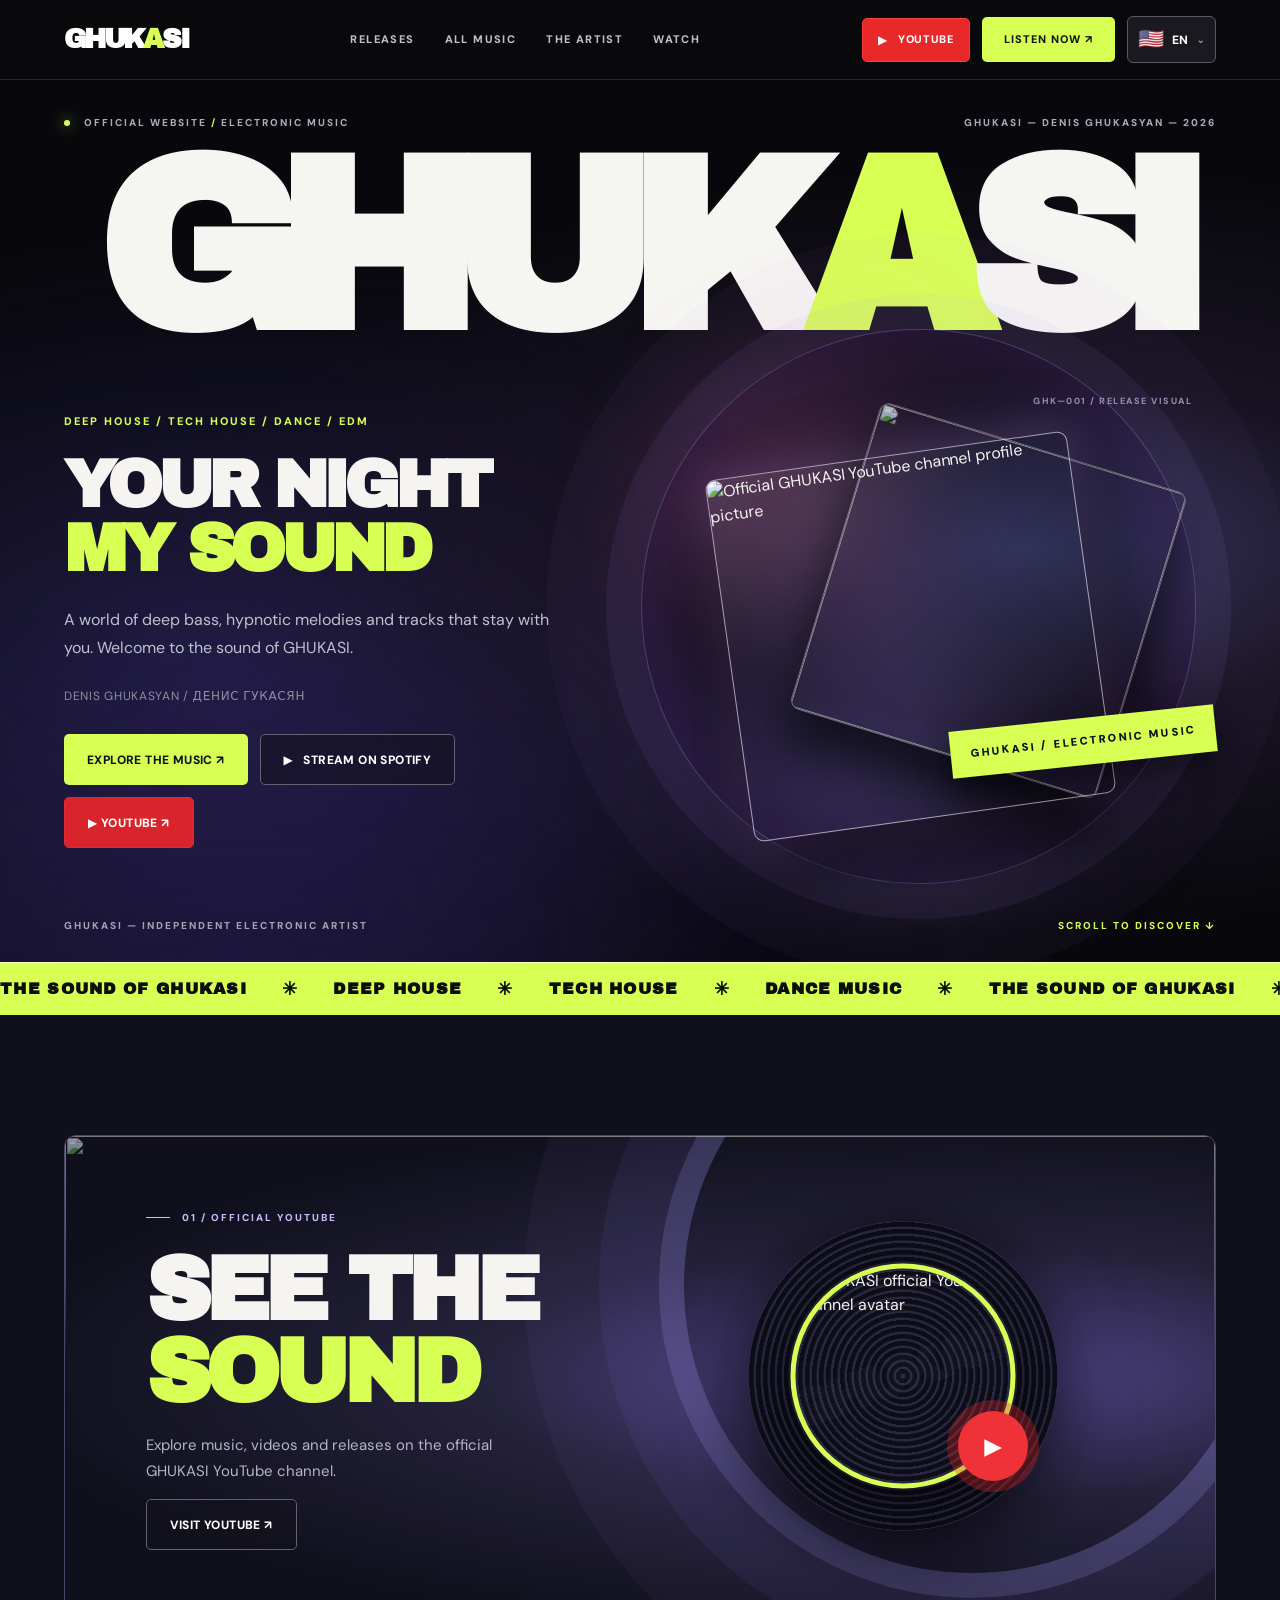
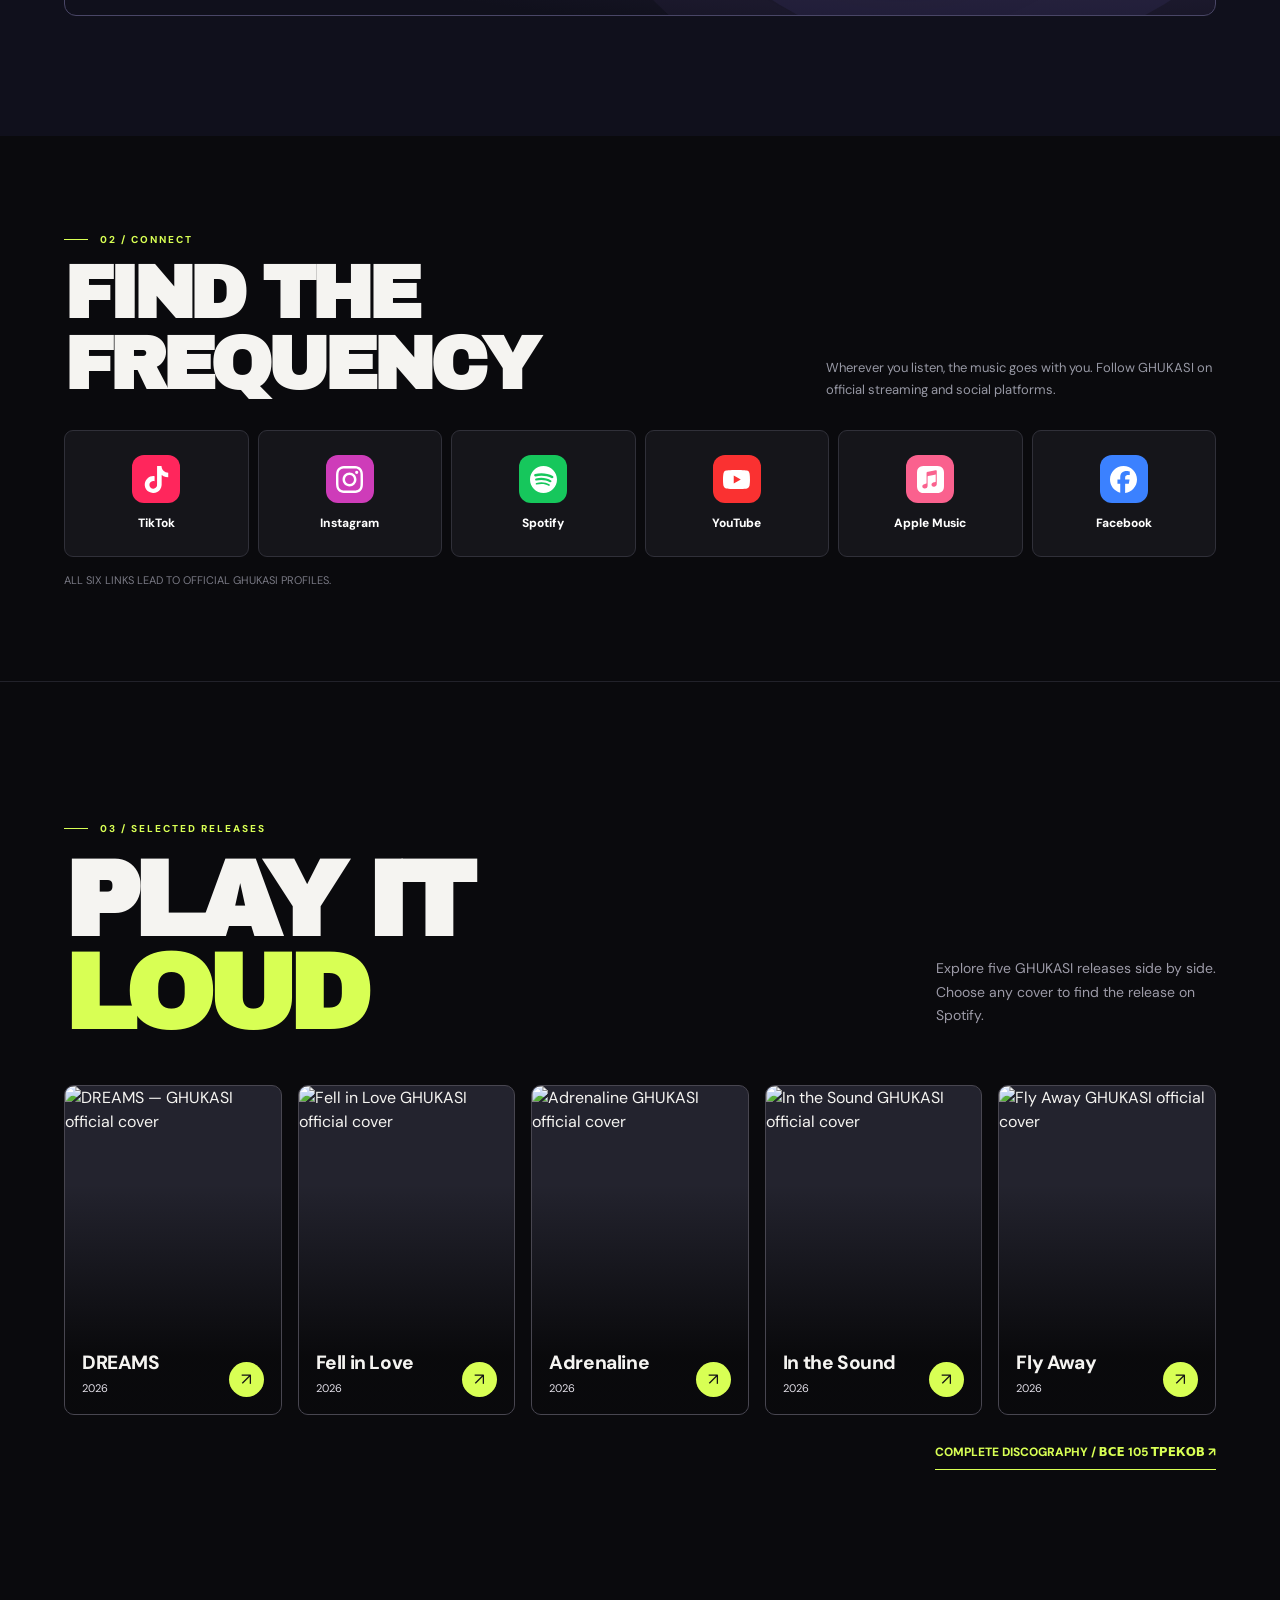
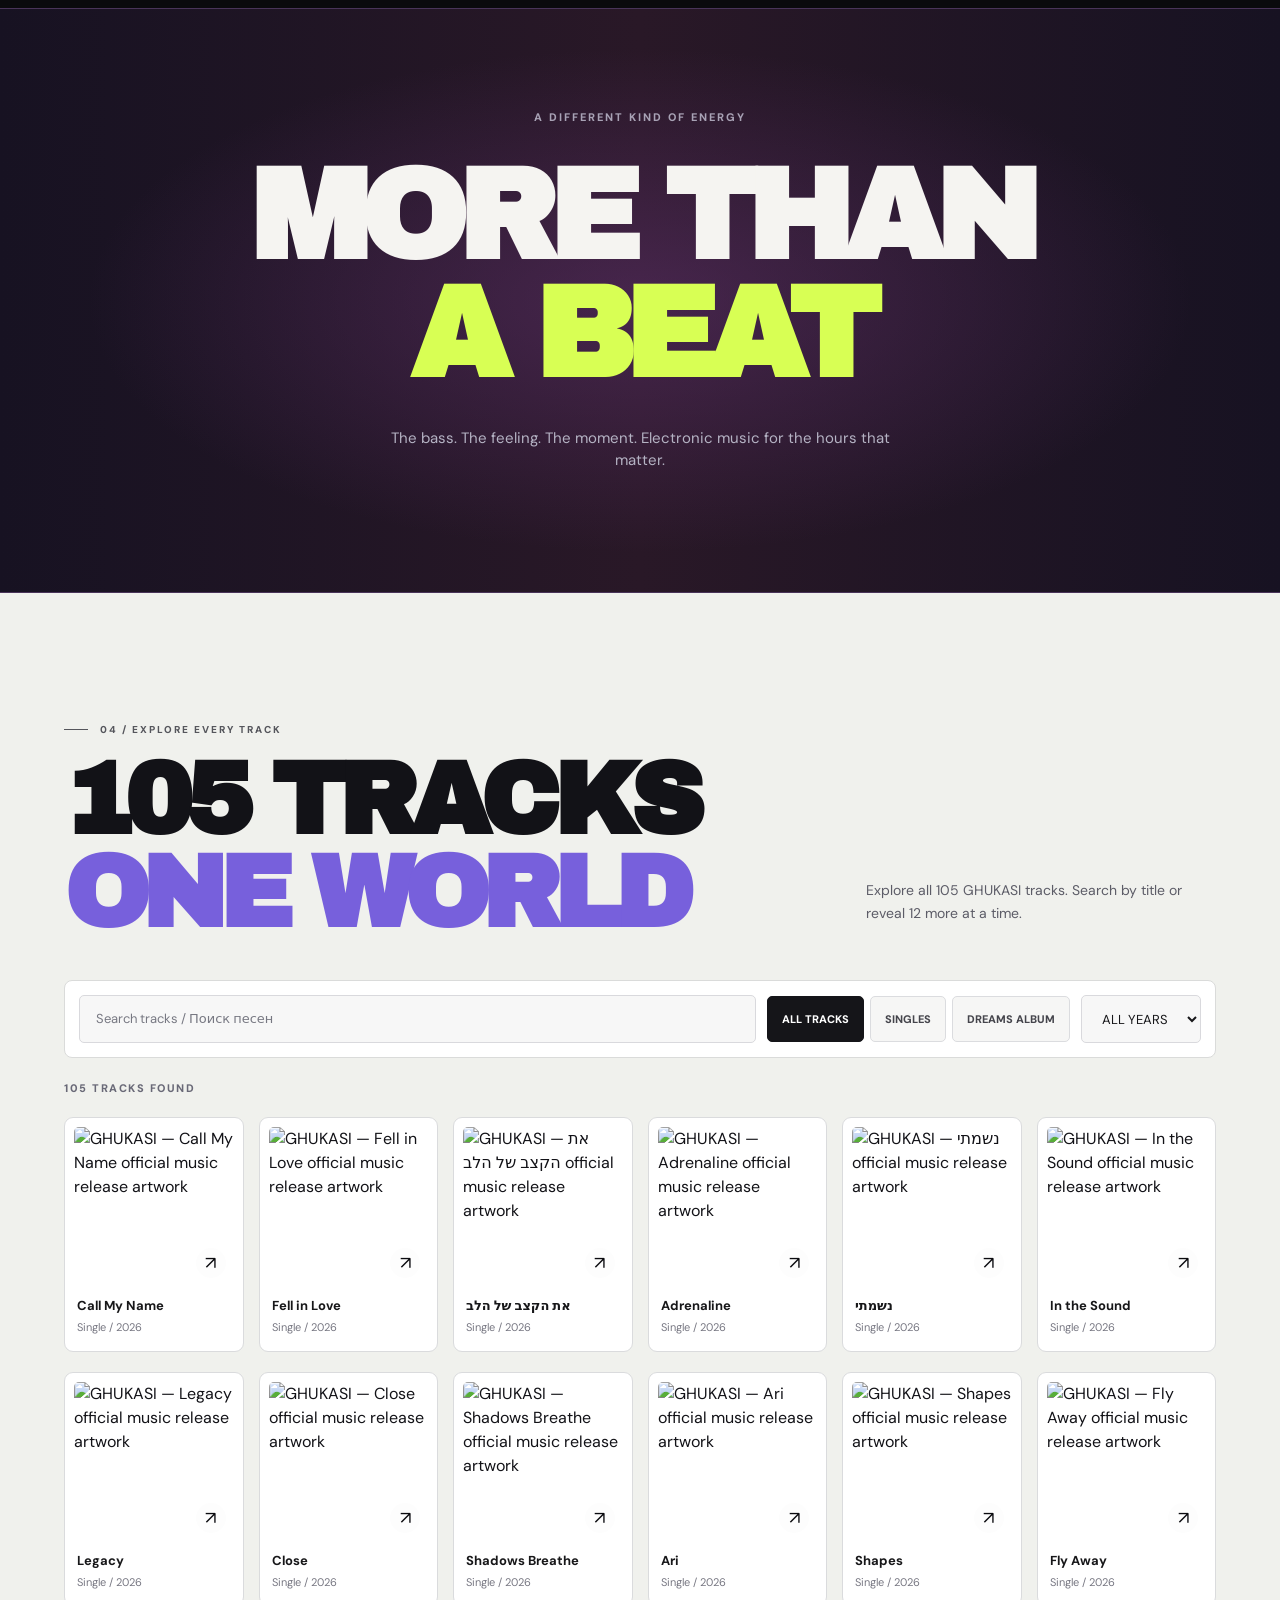
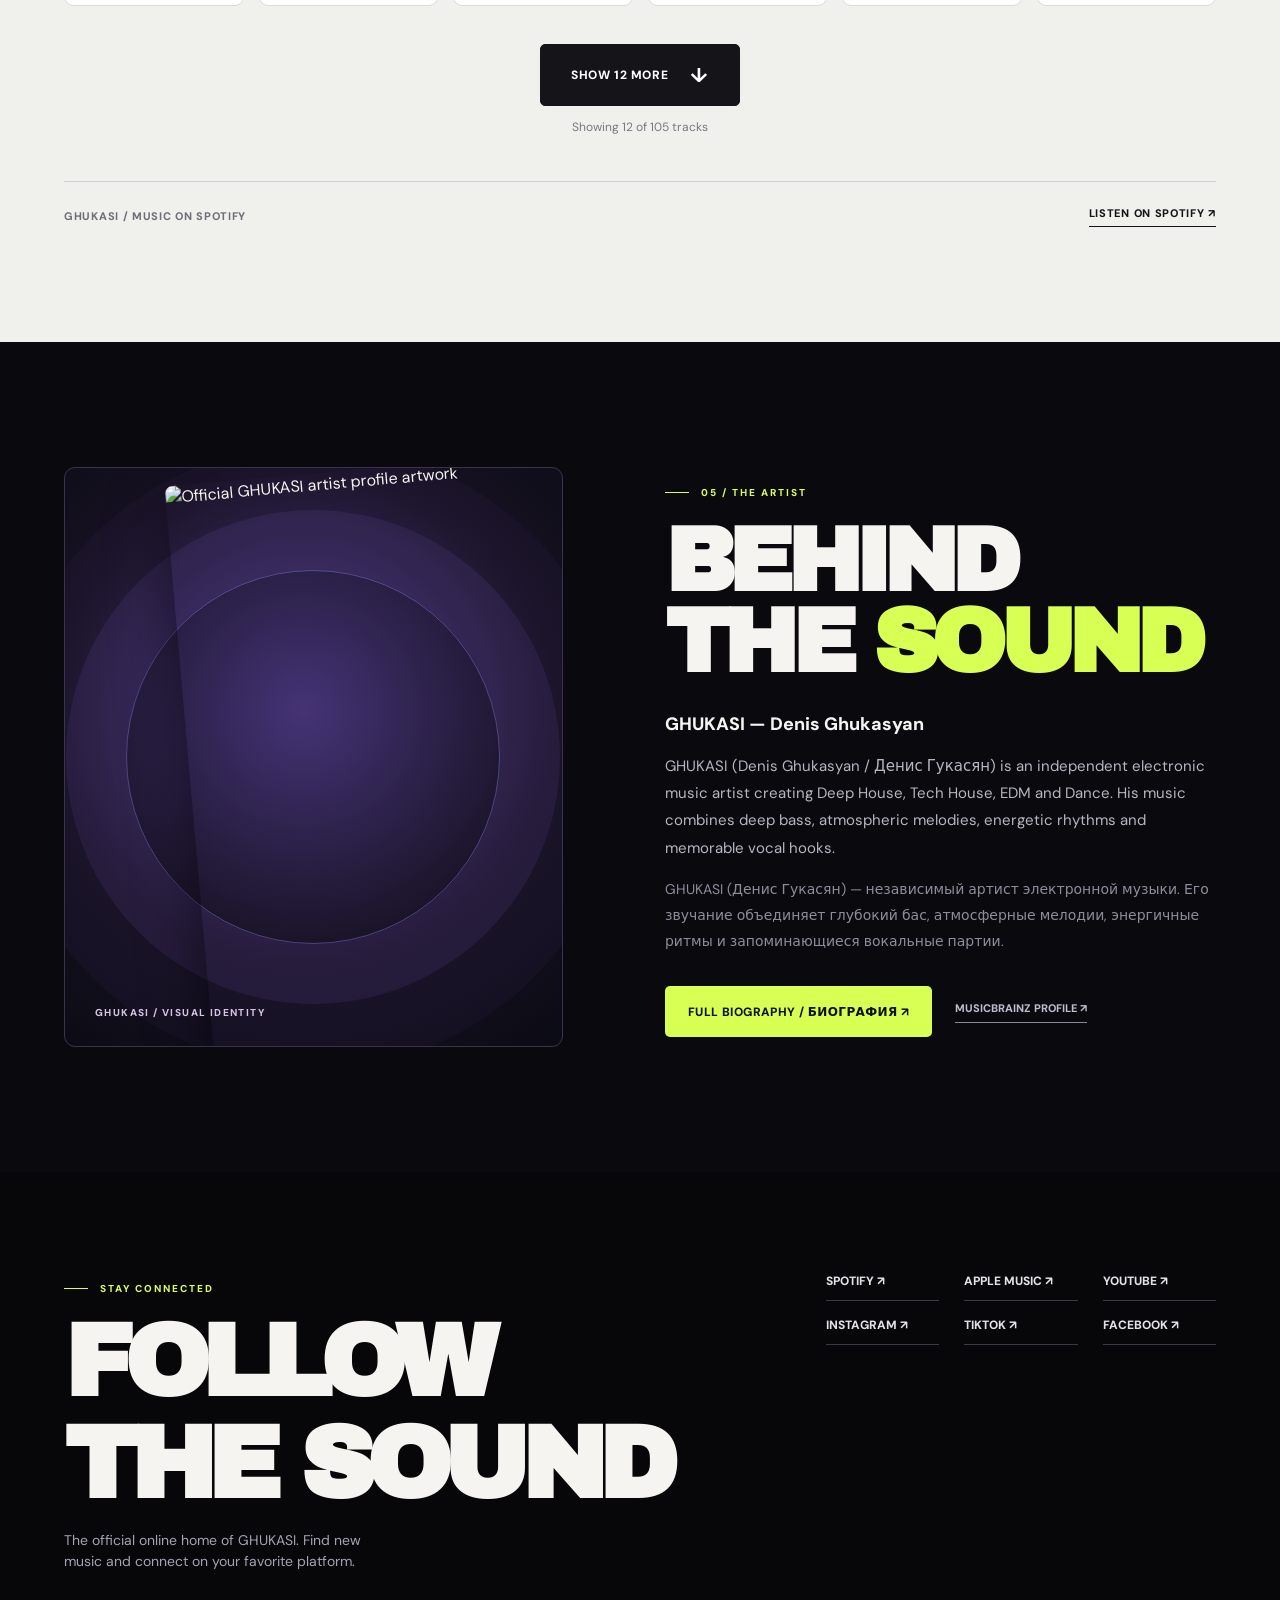
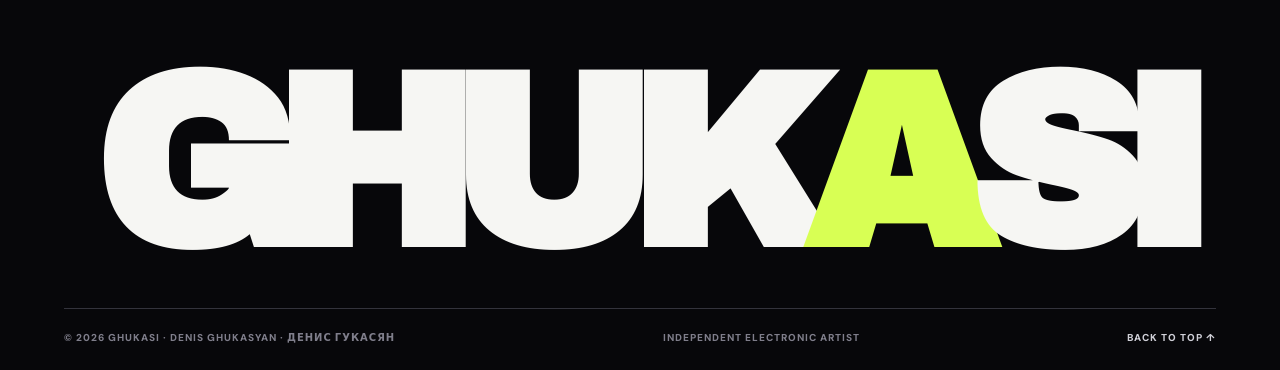
==== commit 34492920: "Renumber GHUKASI homepage sections with official YouTube first" ====
--- a/docs/index.html
+++ b/docs/index.html
@@ -35,13 +35,13 @@
 <div class="sound-ribbon" aria-label="GHUKASI genres"><div class="ribbon-track"><span>THE SOUND OF GHUKASI</span><i>✳</i><span>DEEP HOUSE</span><i>✳</i><span>TECH HOUSE</span><i>✳</i><span>DANCE MUSIC</span><i>✳</i><span>THE SOUND OF GHUKASI</span><i>✳</i><span>DEEP HOUSE</span><i>✳</i><span>TECH HOUSE</span><i>✳</i><span>DANCE MUSIC</span><i>✳</i></div></div>
 <section class="watch" id="video"><div class="content-wrap"><a class="watch-card youtube-channel-card" href="https://www.youtube.com/channel/UCEKyHcWGafzu1ec08nU2Ppw" target="_blank" rel="noopener noreferrer" aria-label="Open official GHUKASI YouTube channel"><img class="youtube-channel-banner" src="https://yt3.googleusercontent.com/LRvwkYbaN_E2zhhYgUoLwrKrEs8uc87mQyJNNxYJgJ6V3pkX6jCQdKR7KXG0-kPV-P1BpwxDTw=w2560-fcrop64=1,00005a57ffffa5a8-k-c0xffffffff-no-nd-rj" alt="" aria-hidden="true" loading="lazy" width="2355" height="390"><div class="watch-copy"><span class="section-tag">01 / OFFICIAL YOUTUBE</span><h2>SEE THE<br><em>SOUND</em></h2><p>Explore music, videos and releases on the official GHUKASI YouTube channel.</p><span class="btn ghost">VISIT YOUTUBE ↗</span></div><div class="visual"><img class="youtube-channel-avatar" src="https://yt3.googleusercontent.com/Ja-RUGK69iEjQTcI1zckE3WSEbJuzBvHVB-o4mYoQ5AY5JZZGyip7KhV5Jmg6pmBLCbtPhOLLm4=s900-c-k-c0x00ffffff-no-rj" alt="GHUKASI official YouTube channel avatar" loading="lazy" width="260" height="260"><span class="watch-play" aria-hidden="true">▶</span></div></a></div></section>
 
-<section class="platform-section" id="listen"><div class="content-wrap"><div class="platform-top"><div><span class="section-tag">01 / CONNECT</span><h2>FIND THE<br>FREQUENCY</h2></div><p>Wherever you listen, the music goes with you. Follow GHUKASI on official streaming and social platforms.</p></div><div class="platforms"><a class="platform" href="https://www.tiktok.com/@ghukasi" target="_blank" rel="noopener noreferrer" style="--brand:#ff265c" aria-label="GHUKASI on TikTok"><span class="platform-symbol"><svg fill="currentColor" aria-hidden="true" role="img" viewBox="0 0 24 24" xmlns="http://www.w3.org/2000/svg"><title>TikTok</title><path d="M12.525.02c1.31-.02 2.61-.01 3.91-.02.08 1.53.63 3.09 1.75 4.17 1.12 1.11 2.7 1.62 4.24 1.79v4.03c-1.44-.05-2.89-.35-4.2-.97-.57-.26-1.1-.59-1.62-.93-.01 2.92.01 5.84-.02 8.75-.08 1.4-.54 2.79-1.35 3.94-1.31 1.92-3.58 3.17-5.91 3.21-1.43.08-2.86-.31-4.08-1.03-2.02-1.19-3.44-3.37-3.65-5.71-.02-.5-.03-1-.01-1.49.18-1.9 1.12-3.72 2.58-4.96 1.66-1.44 3.98-2.13 6.15-1.72.02 1.48-.04 2.96-.04 4.44-.99-.32-2.15-.23-3.02.37-.63.41-1.11 1.04-1.36 1.75-.21.51-.15 1.07-.14 1.61.24 1.64 1.82 3.02 3.5 2.87 1.12-.01 2.19-.66 2.77-1.61.19-.33.4-.67.41-1.06.1-1.79.06-3.57.07-5.36.01-4.03-.01-8.05.02-12.07z"/></svg></span><span>TikTok</span><span class="platform-arr">↗</span></a>
+<section class="platform-section" id="listen"><div class="content-wrap"><div class="platform-top"><div><span class="section-tag">02 / CONNECT</span><h2>FIND THE<br>FREQUENCY</h2></div><p>Wherever you listen, the music goes with you. Follow GHUKASI on official streaming and social platforms.</p></div><div class="platforms"><a class="platform" href="https://www.tiktok.com/@ghukasi" target="_blank" rel="noopener noreferrer" style="--brand:#ff265c" aria-label="GHUKASI on TikTok"><span class="platform-symbol"><svg fill="currentColor" aria-hidden="true" role="img" viewBox="0 0 24 24" xmlns="http://www.w3.org/2000/svg"><title>TikTok</title><path d="M12.525.02c1.31-.02 2.61-.01 3.91-.02.08 1.53.63 3.09 1.75 4.17 1.12 1.11 2.7 1.62 4.24 1.79v4.03c-1.44-.05-2.89-.35-4.2-.97-.57-.26-1.1-.59-1.62-.93-.01 2.92.01 5.84-.02 8.75-.08 1.4-.54 2.79-1.35 3.94-1.31 1.92-3.58 3.17-5.91 3.21-1.43.08-2.86-.31-4.08-1.03-2.02-1.19-3.44-3.37-3.65-5.71-.02-.5-.03-1-.01-1.49.18-1.9 1.12-3.72 2.58-4.96 1.66-1.44 3.98-2.13 6.15-1.72.02 1.48-.04 2.96-.04 4.44-.99-.32-2.15-.23-3.02.37-.63.41-1.11 1.04-1.36 1.75-.21.51-.15 1.07-.14 1.61.24 1.64 1.82 3.02 3.5 2.87 1.12-.01 2.19-.66 2.77-1.61.19-.33.4-.67.41-1.06.1-1.79.06-3.57.07-5.36.01-4.03-.01-8.05.02-12.07z"/></svg></span><span>TikTok</span><span class="platform-arr">↗</span></a>
 <a class="platform" href="https://www.instagram.com/ghukasi_/" target="_blank" rel="noopener noreferrer" style="--brand:#ce3cb9" aria-label="GHUKASI on Instagram"><span class="platform-symbol"><svg fill="currentColor" aria-hidden="true" role="img" viewBox="0 0 24 24" xmlns="http://www.w3.org/2000/svg"><title>Instagram</title><path d="M7.0301.084c-1.2768.0602-2.1487.264-2.911.5634-.7888.3075-1.4575.72-2.1228 1.3877-.6652.6677-1.075 1.3368-1.3802 2.127-.2954.7638-.4956 1.6365-.552 2.914-.0564 1.2775-.0689 1.6882-.0626 4.947.0062 3.2586.0206 3.6671.0825 4.9473.061 1.2765.264 2.1482.5635 2.9107.308.7889.72 1.4573 1.388 2.1228.6679.6655 1.3365 1.0743 2.1285 1.38.7632.295 1.6361.4961 2.9134.552 1.2773.056 1.6884.069 4.9462.0627 3.2578-.0062 3.668-.0207 4.9478-.0814 1.28-.0607 2.147-.2652 2.9098-.5633.7889-.3086 1.4578-.72 2.1228-1.3881.665-.6682 1.0745-1.3378 1.3795-2.1284.2957-.7632.4966-1.636.552-2.9124.056-1.2809.0692-1.6898.063-4.948-.0063-3.2583-.021-3.6668-.0817-4.9465-.0607-1.2797-.264-2.1487-.5633-2.9117-.3084-.7889-.72-1.4568-1.3876-2.1228C21.2982 1.33 20.628.9208 19.8378.6165 19.074.321 18.2017.1197 16.9244.0645 15.6471.0093 15.236-.005 11.977.0014 8.718.0076 8.31.0215 7.0301.0839m.1402 21.6932c-1.17-.0509-1.8053-.2453-2.2287-.408-.5606-.216-.96-.4771-1.3819-.895-.422-.4178-.6811-.8186-.9-1.378-.1644-.4234-.3624-1.058-.4171-2.228-.0595-1.2645-.072-1.6442-.079-4.848-.007-3.2037.0053-3.583.0607-4.848.05-1.169.2456-1.805.408-2.2282.216-.5613.4762-.96.895-1.3816.4188-.4217.8184-.6814 1.3783-.9003.423-.1651 1.0575-.3614 2.227-.4171 1.2655-.06 1.6447-.072 4.848-.079 3.2033-.007 3.5835.005 4.8495.0608 1.169.0508 1.8053.2445 2.228.408.5608.216.96.4754 1.3816.895.4217.4194.6816.8176.9005 1.3787.1653.4217.3617 1.056.4169 2.2263.0602 1.2655.0739 1.645.0796 4.848.0058 3.203-.0055 3.5834-.061 4.848-.051 1.17-.245 1.8055-.408 2.2294-.216.5604-.4763.96-.8954 1.3814-.419.4215-.8181.6811-1.3783.9-.4224.1649-1.0577.3617-2.2262.4174-1.2656.0595-1.6448.072-4.8493.079-3.2045.007-3.5825-.006-4.848-.0608M16.953 5.5864A1.44 1.44 0 1 0 18.39 4.144a1.44 1.44 0 0 0-1.437 1.4424M5.8385 12.012c.0067 3.4032 2.7706 6.1557 6.173 6.1493 3.4026-.0065 6.157-2.7701 6.1506-6.1733-.0065-3.4032-2.771-6.1565-6.174-6.1498-3.403.0067-6.156 2.771-6.1496 6.1738M8 12.0077a4 4 0 1 1 4.008 3.9921A3.9996 3.9996 0 0 1 8 12.0077"/></svg></span><span>Instagram</span><span class="platform-arr">↗</span></a>
 <a class="platform" href="https://open.spotify.com/artist/4vx3ca1O8XIwfsjQe1ZlTK" target="_blank" rel="noopener noreferrer" style="--brand:#16c75c" aria-label="GHUKASI on Spotify"><span class="platform-symbol"><svg fill="currentColor" aria-hidden="true" role="img" viewBox="0 0 24 24" xmlns="http://www.w3.org/2000/svg"><title>Spotify</title><path d="M12 0C5.4 0 0 5.4 0 12s5.4 12 12 12 12-5.4 12-12S18.66 0 12 0zm5.521 17.34c-.24.359-.66.48-1.021.24-2.82-1.74-6.36-2.101-10.561-1.141-.418.122-.779-.179-.899-.539-.12-.421.18-.78.54-.9 4.56-1.021 8.52-.6 11.64 1.32.42.18.479.659.301 1.02zm1.44-3.3c-.301.42-.841.6-1.262.3-3.239-1.98-8.159-2.58-11.939-1.38-.479.12-1.02-.12-1.14-.6-.12-.48.12-1.021.6-1.141C9.6 9.9 15 10.561 18.72 12.84c.361.181.54.78.241 1.2zm.12-3.36C15.24 8.4 8.82 8.16 5.16 9.301c-.6.179-1.2-.181-1.38-.721-.18-.601.18-1.2.72-1.381 4.26-1.26 11.28-1.02 15.721 1.621.539.3.719 1.02.419 1.56-.299.421-1.02.599-1.559.3z"/></svg></span><span>Spotify</span><span class="platform-arr">↗</span></a>
 <a class="platform" href="https://www.youtube.com/channel/UCEKyHcWGafzu1ec08nU2Ppw" target="_blank" rel="noopener noreferrer" style="--brand:#fa3131" aria-label="GHUKASI on YouTube"><span class="platform-symbol"><svg fill="currentColor" aria-hidden="true" role="img" viewBox="0 0 24 24" xmlns="http://www.w3.org/2000/svg"><title>YouTube</title><path d="M23.498 6.186a3.016 3.016 0 0 0-2.122-2.136C19.505 3.545 12 3.545 12 3.545s-7.505 0-9.377.505A3.017 3.017 0 0 0 .502 6.186C0 8.07 0 12 0 12s0 3.93.502 5.814a3.016 3.016 0 0 0 2.122 2.136c1.871.505 9.376.505 9.376.505s7.505 0 9.377-.505a3.015 3.015 0 0 0 2.122-2.136C24 15.93 24 12 24 12s0-3.93-.502-5.814zM9.545 15.568V8.432L15.818 12l-6.273 3.568z"/></svg></span><span>YouTube</span><span class="platform-arr">↗</span></a>
 <a class="platform" href="https://music.apple.com/us/artist/ghukasi/1852157042" target="_blank" rel="noopener noreferrer" style="--brand:#fa618e" aria-label="GHUKASI on Apple Music"><span class="platform-symbol"><svg fill="currentColor" aria-hidden="true" role="img" viewBox="0 0 24 24" xmlns="http://www.w3.org/2000/svg"><title>Apple Music</title><path d="M23.994 6.124a9.23 9.23 0 00-.24-2.19c-.317-1.31-1.062-2.31-2.18-3.043a5.022 5.022 0 00-1.877-.726 10.496 10.496 0 00-1.564-.15c-.04-.003-.083-.01-.124-.013H5.986c-.152.01-.303.017-.455.026-.747.043-1.49.123-2.193.4-1.336.53-2.3 1.452-2.865 2.78-.192.448-.292.925-.363 1.408-.056.392-.088.785-.1 1.18 0 .032-.007.062-.01.093v12.223c.01.14.017.283.027.424.05.815.154 1.624.497 2.373.65 1.42 1.738 2.353 3.234 2.801.42.127.856.187 1.293.228.555.053 1.11.06 1.667.06h11.03a12.5 12.5 0 001.57-.1c.822-.106 1.596-.35 2.295-.81a5.046 5.046 0 001.88-2.207c.186-.42.293-.87.37-1.324.113-.675.138-1.358.137-2.04-.002-3.8 0-7.595-.003-11.393zm-6.423 3.99v5.712c0 .417-.058.827-.244 1.206-.29.59-.76.962-1.388 1.14-.35.1-.706.157-1.07.173-.95.045-1.773-.6-1.943-1.536a1.88 1.88 0 011.038-2.022c.323-.16.67-.25 1.018-.324.378-.082.758-.153 1.134-.24.274-.063.457-.23.51-.516a.904.904 0 00.02-.193c0-1.815 0-3.63-.002-5.443a.725.725 0 00-.026-.185c-.04-.15-.15-.243-.304-.234-.16.01-.318.035-.475.066-.76.15-1.52.303-2.28.456l-2.325.47-1.374.278c-.016.003-.032.01-.048.013-.277.077-.377.203-.39.49-.002.042 0 .086 0 .13-.002 2.602 0 5.204-.003 7.805 0 .42-.047.836-.215 1.227-.278.64-.77 1.04-1.434 1.233-.35.1-.71.16-1.075.172-.96.036-1.755-.6-1.92-1.544-.14-.812.23-1.685 1.154-2.075.357-.15.73-.232 1.108-.31.287-.06.575-.116.86-.177.383-.083.583-.323.6-.714v-.15c0-2.96 0-5.922.002-8.882 0-.123.013-.25.042-.37.07-.285.273-.448.546-.518.255-.066.515-.112.774-.165.733-.15 1.466-.296 2.2-.444l2.27-.46c.67-.134 1.34-.27 2.01-.403.22-.043.442-.088.663-.106.31-.025.523.17.554.482.008.073.012.148.012.223.002 1.91.002 3.822 0 5.732z"/></svg></span><span>Apple Music</span><span class="platform-arr">↗</span></a>
 <a class="platform" href="https://www.facebook.com/denis.ghukasyan/" target="_blank" rel="noopener noreferrer" style="--brand:#3b81ff" aria-label="GHUKASI on Facebook"><span class="platform-symbol"><svg fill="currentColor" aria-hidden="true" role="img" viewBox="0 0 24 24" xmlns="http://www.w3.org/2000/svg"><title>Facebook</title><path d="M9.101 23.691v-7.98H6.627v-3.667h2.474v-1.58c0-4.085 1.848-5.978 5.858-5.978.401 0 .955.042 1.468.103a8.68 8.68 0 0 1 1.141.195v3.325a8.623 8.623 0 0 0-.653-.036 26.805 26.805 0 0 0-.733-.009c-.707 0-1.259.096-1.675.309a1.686 1.686 0 0 0-.679.622c-.258.42-.374.995-.374 1.752v1.297h3.919l-.386 2.103-.287 1.564h-3.246v8.245C19.396 23.238 24 18.179 24 12.044c0-6.627-5.373-12-12-12s-12 5.373-12 12c0 5.628 3.874 10.35 9.101 11.647Z"/></svg></span><span>Facebook</span><span class="platform-arr">↗</span></a></div><p class="platform-note">ALL SIX LINKS LEAD TO OFFICIAL GHUKASI PROFILES.</p></div></section>
-<section class="releases" id="music"><div class="content-wrap"><div class="releases-head"><div><span class="section-tag">02 / SELECTED RELEASES</span><h2>PLAY IT<br><em>LOUD</em></h2></div><p class="aside">Explore five GHUKASI releases side by side. Choose any cover to find the release on Spotify.</p></div><div class="release-layout release-equal-grid">
+<section class="releases" id="music"><div class="content-wrap"><div class="releases-head"><div><span class="section-tag">03 / SELECTED RELEASES</span><h2>PLAY IT<br><em>LOUD</em></h2></div><p class="aside">Explore five GHUKASI releases side by side. Choose any cover to find the release on Spotify.</p></div><div class="release-layout release-equal-grid">
 <a class="release-tile" href="https://open.spotify.com/search/GHUKASI%20DREAMS" target="_blank" rel="noopener noreferrer" aria-label="Listen to DREAMS by GHUKASI"><img src="https://is1-ssl.mzstatic.com/image/thumb/Music211/v4/7e/2d/8e/7e2d8eeb-3a7a-3086-c8b0-652e4b185c83/artwork.jpg/600x600bb.jpg" width="350" height="350" loading="lazy" decoding="async" alt="DREAMS — GHUKASI official cover"><span class="tile-body"><span><strong>DREAMS</strong><small>2026</small></span><span class="tile-arrow" aria-hidden="true">↗</span></span></a>
 <a class="release-tile" href="https://open.spotify.com/search/GHUKASI%20Fell%20in%20Love" target="_blank" rel="noopener noreferrer" aria-label="Listen to Fell in Love"><img src="https://is1-ssl.mzstatic.com/image/thumb/Music221/v4/54/f1/0a/54f10a4c-8b03-c7f8-3559-f4258997f77d/artwork.jpg/600x600bb.jpg" width="350" height="350" loading="lazy" decoding="async" alt="Fell in Love GHUKASI official cover"><span class="tile-body"><span><strong>Fell in Love</strong><small>2026</small></span><span class="tile-arrow" aria-hidden="true">↗</span></span></a>
 <a class="release-tile" href="https://open.spotify.com/track/48X8qFzNJ9KNaKJOYkLD19" target="_blank" rel="noopener noreferrer" aria-label="Listen to Adrenaline"><img src="https://is1-ssl.mzstatic.com/image/thumb/Music211/v4/f6/6e/67/f66e676c-bdc9-6254-f2fe-bffa74126f50/artwork.jpg/600x600bb.jpg" width="350" height="350" loading="lazy" decoding="async" alt="Adrenaline GHUKASI official cover"><span class="tile-body"><span><strong>Adrenaline</strong><small>2026</small></span><span class="tile-arrow" aria-hidden="true">↗</span></span></a>
@@ -49,7 +49,7 @@
 <a class="release-tile" href="https://open.spotify.com/track/0Ao5Ee2HFDdAvx9JBTpPYn" target="_blank" rel="noopener noreferrer" aria-label="Listen to Fly Away"><img src="https://is1-ssl.mzstatic.com/image/thumb/Music221/v4/6e/be/18/6ebe1879-974c-3eb1-c78e-82b398cf60d9/artwork.jpg/600x600bb.jpg" width="350" height="350" loading="lazy" decoding="async" alt="Fly Away GHUKASI official cover"><span class="tile-body"><span><strong>Fly Away</strong><small>2026</small></span><span class="tile-arrow" aria-hidden="true">↗</span></span></a>
 </div><div class="releases-action"><a href="/my-project/music/">COMPLETE DISCOGRAPHY / ВСЕ 105 ТРЕКОВ ↗</a></div></div></section>
 <section class="statement"><div class="content-wrap"><p class="small">A DIFFERENT KIND OF ENERGY</p><h2>MORE THAN<br><em>A BEAT</em></h2><p class="desc">The bass. The feeling. The moment. Electronic music for the hours that matter.</p></div></section>
-<section class="catalog" id="catalog"><div class="content-wrap"><div class="catalog-head"><div><span class="section-tag dark">03 / EXPLORE EVERY TRACK</span><h2>105 TRACKS<br><em>ONE WORLD</em></h2></div><p class="catalog-caption">Explore all 105 GHUKASI tracks. Search by title or reveal 12 more at a time.</p></div><div class="controls"><label for="search" class="sr-only">Search GHUKASI tracks</label><input type="search" id="search" placeholder="Search tracks / Поиск песен" autocomplete="off"><div class="filters" aria-label="Filter tracks"><button type="button" data-type="all" class="active" aria-pressed="true">ALL TRACKS</button><button type="button" data-type="single" aria-pressed="false">SINGLES</button><button type="button" data-type="album" aria-pressed="false">DREAMS ALBUM</button></div><label for="year" class="sr-only">Release year</label><select id="year"><option value="all">ALL YEARS</option><option value="2026">2026</option><option value="2025">2025</option></select></div><p class="results" id="results" aria-live="polite">105 TRACKS FOUND</p>
+<section class="catalog" id="catalog"><div class="content-wrap"><div class="catalog-head"><div><span class="section-tag dark">04 / EXPLORE EVERY TRACK</span><h2>105 TRACKS<br><em>ONE WORLD</em></h2></div><p class="catalog-caption">Explore all 105 GHUKASI tracks. Search by title or reveal 12 more at a time.</p></div><div class="controls"><label for="search" class="sr-only">Search GHUKASI tracks</label><input type="search" id="search" placeholder="Search tracks / Поиск песен" autocomplete="off"><div class="filters" aria-label="Filter tracks"><button type="button" data-type="all" class="active" aria-pressed="true">ALL TRACKS</button><button type="button" data-type="single" aria-pressed="false">SINGLES</button><button type="button" data-type="album" aria-pressed="false">DREAMS ALBUM</button></div><label for="year" class="sr-only">Release year</label><select id="year"><option value="all">ALL YEARS</option><option value="2026">2026</option><option value="2025">2025</option></select></div><p class="results" id="results" aria-live="polite">105 TRACKS FOUND</p>
 <div class="trackgrid" id="trackgrid"><a class="track" data-title="call my name" data-kind="single" data-year="2026" href="https://open.spotify.com/search/GHUKASI%20Call%20My%20Name" target="_blank" rel="noopener noreferrer"><div class="trackimg"><img src="https://is1-ssl.mzstatic.com/image/thumb/Music221/v4/0c/de/38/0cde3813-8eae-f1c3-27d8-44bf60e1bb39/artwork.jpg/600x600bb.jpg" loading="lazy" width="280" height="280" alt="GHUKASI — Call My Name official music release artwork"><span>↗</span></div><strong>Call My Name</strong><small>Single / 2026</small></a>
 <a class="track" data-title="fell in love" data-kind="single" data-year="2026" href="https://open.spotify.com/search/GHUKASI%20Fell%20in%20Love" target="_blank" rel="noopener noreferrer"><div class="trackimg"><img src="https://is1-ssl.mzstatic.com/image/thumb/Music221/v4/54/f1/0a/54f10a4c-8b03-c7f8-3559-f4258997f77d/artwork.jpg/600x600bb.jpg" loading="lazy" width="280" height="280" alt="GHUKASI — Fell in Love official music release artwork"><span>↗</span></div><strong>Fell in Love</strong><small>Single / 2026</small></a>
 <a class="track" data-title="את הקצב של הלב" data-kind="single" data-year="2026" href="https://open.spotify.com/search/GHUKASI%20%D7%90%D7%AA%20%D7%94%D7%A7%D7%A6%D7%91%20%D7%A9%D7%9C%20%D7%94%D7%9C%D7%91" target="_blank" rel="noopener noreferrer"><div class="trackimg"><img src="https://is1-ssl.mzstatic.com/image/thumb/Music221/v4/f9/ba/5c/f9ba5c57-df1e-b562-daee-8375c479bf89/artwork.jpg/600x600bb.jpg" loading="lazy" width="280" height="280" alt="GHUKASI — את הקצב של הלב official music release artwork"><span>↗</span></div><strong>את הקצב של הלב</strong><small>Single / 2026</small></a>
@@ -156,6 +156,6 @@
 <a class="track" data-title="underground" data-kind="single" data-year="2025" href="https://open.spotify.com/search/GHUKASI%20UNDERGROUND" target="_blank" rel="noopener noreferrer"><div class="trackimg"><img src="https://is1-ssl.mzstatic.com/image/thumb/Music211/v4/84/a7/42/84a742ea-528a-b271-eaf1-bba8e20ff19b/artwork.jpg/600x600bb.jpg" loading="lazy" width="280" height="280" alt="GHUKASI — UNDERGROUND official music release artwork"><span>↗</span></div><strong>UNDERGROUND</strong><small>Single / 2025</small></a>
 <a class="track" data-title="dream" data-kind="single" data-year="2025" href="https://open.spotify.com/search/GHUKASI%20DREAM" target="_blank" rel="noopener noreferrer"><div class="trackimg"><img src="https://is1-ssl.mzstatic.com/image/thumb/Music211/v4/e4/08/a6/e408a68c-8a94-2812-1dab-bbf9f2b5d9fc/artwork.jpg/600x600bb.jpg" loading="lazy" width="280" height="280" alt="GHUKASI — DREAM official music release artwork"><span>↗</span></div><strong>DREAM</strong><small>Single / 2025</small></a></div>
 <div class="catalog-more-wrap"><button type="button" class="catalog-more" id="load-more-tracks" aria-controls="trackgrid">SHOW 12 MORE <span aria-hidden="true">↓</span></button><p class="catalog-showing" id="catalog-showing" aria-live="polite">Showing 12 of 105 tracks</p></div><div class="catalog-bottom"><span>GHUKASI / MUSIC ON SPOTIFY</span><a href="https://open.spotify.com/artist/4vx3ca1O8XIwfsjQe1ZlTK" target="_blank" rel="noopener noreferrer">LISTEN ON SPOTIFY ↗</a></div></div></section>
-<section class="about" id="bio"><div class="content-wrap"><div class="about-layout"><div class="about-art"><img src="https://is1-ssl.mzstatic.com/image/thumb/AMCArtistImages221/v4/0f/7b/18/0f7b180c-9f27-109a-a3fd-aca00919376b/ami-identity-3638d55d2e400cbe93e1321c8c699f6a-2025-12-02T06-07-00.214Z_cropped.png/1000x1000bb.png" alt="Official GHUKASI artist profile artwork" width="650" height="650" loading="lazy"><span class="art-stamp">GHUKASI / VISUAL IDENTITY</span></div><div class="about-copy"><span class="section-tag">04 / THE ARTIST</span><h2>BEHIND<br>THE <em>SOUND</em></h2><p class="name">GHUKASI — Denis Ghukasyan</p><p class="copy">GHUKASI (Denis Ghukasyan / Денис Гукасян) is an independent electronic music artist creating Deep House, Tech House, EDM and Dance. His music combines deep bass, atmospheric melodies, energetic rhythms and memorable vocal hooks.</p><p class="copy ru" lang="ru">GHUKASI (Денис Гукасян) — независимый артист электронной музыки. Его звучание объединяет глубокий бас, атмосферные мелодии, энергичные ритмы и запоминающиеся вокальные партии.</p><div class="about-links"><a class="btn primary" href="/my-project/artist/">FULL BIOGRAPHY / БИОГРАФИЯ ↗</a><a class="" href="https://musicbrainz.org/artist/05845eb8-4eb3-48a9-b3b4-3710c49d2fec" target="_blank" rel="noopener noreferrer">MUSICBRAINZ PROFILE ↗</a></div></div></div></div></section>
+<section class="about" id="bio"><div class="content-wrap"><div class="about-layout"><div class="about-art"><img src="https://is1-ssl.mzstatic.com/image/thumb/AMCArtistImages221/v4/0f/7b/18/0f7b180c-9f27-109a-a3fd-aca00919376b/ami-identity-3638d55d2e400cbe93e1321c8c699f6a-2025-12-02T06-07-00.214Z_cropped.png/1000x1000bb.png" alt="Official GHUKASI artist profile artwork" width="650" height="650" loading="lazy"><span class="art-stamp">GHUKASI / VISUAL IDENTITY</span></div><div class="about-copy"><span class="section-tag">05 / THE ARTIST</span><h2>BEHIND<br>THE <em>SOUND</em></h2><p class="name">GHUKASI — Denis Ghukasyan</p><p class="copy">GHUKASI (Denis Ghukasyan / Денис Гукасян) is an independent electronic music artist creating Deep House, Tech House, EDM and Dance. His music combines deep bass, atmospheric melodies, energetic rhythms and memorable vocal hooks.</p><p class="copy ru" lang="ru">GHUKASI (Денис Гукасян) — независимый артист электронной музыки. Его звучание объединяет глубокий бас, атмосферные мелодии, энергичные ритмы и запоминающиеся вокальные партии.</p><div class="about-links"><a class="btn primary" href="/my-project/artist/">FULL BIOGRAPHY / БИОГРАФИЯ ↗</a><a class="" href="https://musicbrainz.org/artist/05845eb8-4eb3-48a9-b3b4-3710c49d2fec" target="_blank" rel="noopener noreferrer">MUSICBRAINZ PROFILE ↗</a></div></div></div></div></section>
 </main>
 <footer class="footer"><div class="content-wrap"><div class="footer-top"><div><span class="section-tag">STAY CONNECTED</span><h2>FOLLOW<br>THE SOUND</h2><p>The official online home of GHUKASI. Find new music and connect on your favorite platform.</p></div><div class="linkset"><a class="" href="https://open.spotify.com/artist/4vx3ca1O8XIwfsjQe1ZlTK" target="_blank" rel="noopener noreferrer">SPOTIFY ↗</a><a class="" href="https://music.apple.com/us/artist/ghukasi/1852157042" target="_blank" rel="noopener noreferrer">APPLE MUSIC ↗</a><a class="" href="https://www.youtube.com/channel/UCEKyHcWGafzu1ec08nU2Ppw" target="_blank" rel="noopener noreferrer">YOUTUBE ↗</a><a class="" href="https://www.instagram.com/ghukasi_/" target="_blank" rel="noopener noreferrer">INSTAGRAM ↗</a><a class="" href="https://www.tiktok.com/@ghukasi" target="_blank" rel="noopener noreferrer">TIKTOK ↗</a><a class="" href="https://www.facebook.com/denis.ghukasyan/" target="_blank" rel="noopener noreferrer">FACEBOOK ↗</a></div></div><div class="footer-giant" aria-hidden="true">GHUK<span>A</span>SI</div><div class="footer-bottom"><span>© 2026 GHUKASI · DENIS GHUKASYAN · ДЕНИС ГУКАСЯН</span><span>INDEPENDENT ELECTRONIC ARTIST</span><a href="#top">BACK TO TOP ↑</a></div></div></footer></body></html>
--- a/docs/assets/ghukasi-nocturne.css
+++ b/docs/assets/ghukasi-nocturne.css
@@ -344,3 +344,21 @@
 @media(max-width:1200px){.release-layout.release-equal-grid{grid-template-columns:repeat(3,minmax(0,1fr))}.release-layout.release-equal-grid>.release-tile{min-height:330px}}
 @media(max-width:650px){.release-layout.release-equal-grid{grid-template-columns:repeat(2,minmax(0,1fr));gap:10px}.release-layout.release-equal-grid>.release-tile{min-height:225px}.release-layout.release-equal-grid .tile-body{padding:12px}.release-layout.release-equal-grid .tile-body strong{font-size:14px}}
 @media(max-width:380px){.release-layout.release-equal-grid>.release-tile{min-height:180px}}
+
+/* YouTube belongs up front: channel avatar, official banner and high-priority link */
+.header-youtube{display:inline-flex;align-items:center;gap:10px;border:1px solid #f34040;border-radius:5px;padding:12px 15px;color:#fff!important;font-size:11px;font-weight:800;letter-spacing:.7px;background:#e92829;white-space:nowrap;transition:transform .2s,background .2s}
+.header-youtube:hover{background:#bc171b;transform:translateY(-2px)}
+.header-youtube>span:first-child{display:grid;place-items:center;font-size:12px}
+.hero-youtube{border-color:#e02b35!important;background:#d8242a!important;color:white!important}
+.hero-youtube:hover{background:#9d1723!important}
+.youtube-channel-card{position:relative}
+.youtube-channel-banner{display:block;position:absolute;left:0;top:0;width:100%;height:220px;object-fit:cover;object-position:center;opacity:.60;pointer-events:none;mask-image:linear-gradient(to bottom,#000 0%,#0008 65%,transparent 100%);z-index:0}
+.youtube-channel-card .watch-copy{position:relative;z-index:2}
+.youtube-channel-card .visual{position:relative;isolation:isolate}
+.youtube-channel-avatar{position:absolute;z-index:2;left:50%;top:50%;transform:translate(-50%,-50%);width:min(70%,225px);height:auto;aspect-ratio:1;object-fit:cover;border-radius:50%;border:5px solid #d8ff54;box-shadow:0 20px 65px #0009}
+.youtube-channel-card .watch-play{position:relative;z-index:3;width:70px;height:70px;background:#ef3238;color:white;box-shadow:0 0 0 11px #e5232850;font-size:23px;transform:translate(90px,70px)}
+.youtube-channel-card:hover .watch-play{transform:translate(90px,70px) scale(1.1)}
+.youtube-channel-card .visual:after{opacity:.12}
+@media(max-width:920px){.header-youtube-label{display:none}.header-youtube{padding:12px 13px;font-size:15px}.header-youtube>span:first-child{font-size:17px}}
+@media(max-width:730px){.header-youtube{padding:11px 9px;min-height:41px}.hero-youtube{flex:0 0 auto}.youtube-channel-banner{height:175px}.youtube-channel-card .watch-play{transform:translate(78px,52px)}.youtube-channel-card:hover .watch-play{transform:translate(78px,52px) scale(1.07)}}
+@media(max-width:430px){.header-right{gap:5px!important}.header-youtube{padding:10px 8px}.header-cta{display:none!important}.hero-buttons{gap:9px}.hero-buttons>.btn{font-size:10px;padding:11px 13px;min-height:45px}}
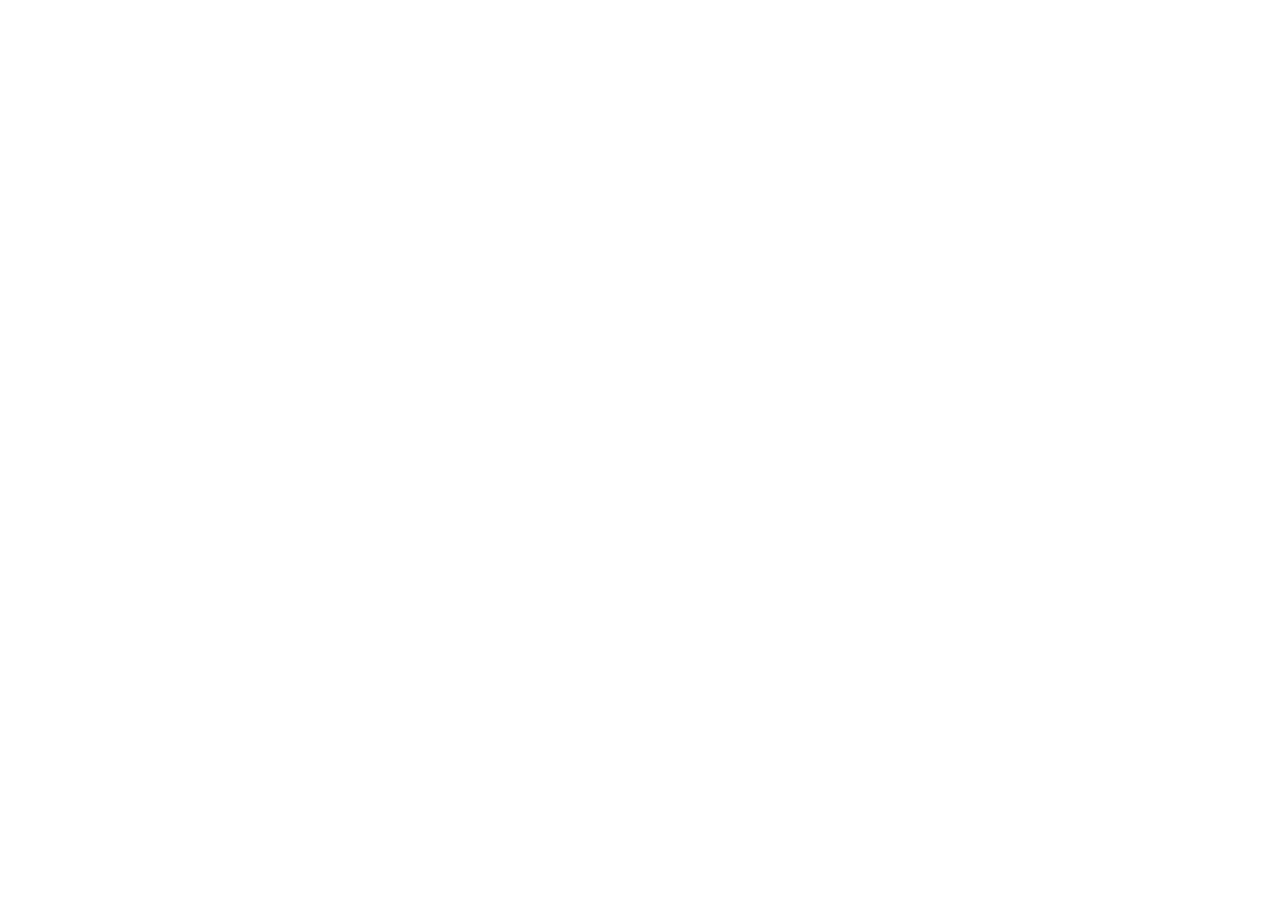
==== commit 4cb1101e: "Redirect legacy GHUKASI GitHub Pages URL to new official ghukasi.github.io website" ====
--- a/docs/index.html
+++ b/docs/index.html
@@ -1,6 +1,7 @@
 <!doctype html>
 <html lang="en">
 <head>
+<meta http-equiv="refresh" content="0; url=https://ghukasi.github.io/">
 <meta name="google-site-verification" content="1F2cz8KXTB9y9NxbLHIHwfbYFkW91Qd6EPCVsYp7mU0" />
 <meta charset="utf-8">
 <meta name="viewport" content="width=device-width,initial-scale=1">
@@ -9,7 +10,7 @@
 <meta name="robots" content="index,follow,max-image-preview:large">
 <meta name="author" content="GHUKASI — Denis Ghukasyan">
 <meta name="theme-color" content="#08080b">
-<link rel="canonical" href="https://danceruuu.github.io/my-project/">
+<link rel="canonical" href="https://ghukasi.github.io/">
 <link rel="icon" href="https://is1-ssl.mzstatic.com/image/thumb/AMCArtistImages221/v4/0f/7b/18/0f7b180c-9f27-109a-a3fd-aca00919376b/ami-identity-3638d55d2e400cbe93e1321c8c699f6a-2025-12-02T06-07-00.214Z_cropped.png/100x100bb.png">
 <meta property="og:type" content="music.musician">
 <meta property="og:title" content="GHUKASI — Denis Ghukasyan | Official Artist">
@@ -20,7 +21,7 @@
 <script type="application/ld+json">{"@context":"https://schema.org","@graph":[{"@type":"MusicGroup","@id":"https://danceruuu.github.io/my-project/#artist","name":"GHUKASI","alternateName":["Denis Ghukasyan","Денис Гукасян"],"url":"https://danceruuu.github.io/my-project/","description":"GHUKASI (Denis Ghukasyan / Денис Гукасян) is an independent electronic music artist creating Deep House, Tech House, EDM and Dance. His sound combines deep bass, atmospheric melodies, energetic rhythms and memorable vocal hooks. His releases include the album DREAMS and singles such as Fell in Love, Adrenaline and Fly Away.","genre":["Deep House","Tech House","EDM","Dance"],"image":"https://is1-ssl.mzstatic.com/image/thumb/AMCArtistImages221/v4/0f/7b/18/0f7b180c-9f27-109a-a3fd-aca00919376b/ami-identity-3638d55d2e400cbe93e1321c8c699f6a-2025-12-02T06-07-00.214Z_cropped.png/1000x1000bb.png","member":{"@id":"https://danceruuu.github.io/my-project/#person"},"sameAs":["https://music.apple.com/us/artist/ghukasi/1852157042","https://open.spotify.com/artist/4vx3ca1O8XIwfsjQe1ZlTK","https://www.youtube.com/channel/UCEKyHcWGafzu1ec08nU2Ppw","https://www.instagram.com/ghukasi_/","https://www.tiktok.com/@ghukasi","https://www.facebook.com/denis.ghukasyan/","https://musicbrainz.org/artist/05845eb8-4eb3-48a9-b3b4-3710c49d2fec"],"identifier":{"@type":"PropertyValue","propertyID":"MusicBrainz Artist ID","value":"05845eb8-4eb3-48a9-b3b4-3710c49d2fec"}},{"@type":"Person","@id":"https://danceruuu.github.io/my-project/#person","name":"Denis Ghukasyan","alternateName":["Денис Гукасян","GHUKASI"],"description":"GHUKASI (Denis Ghukasyan / Денис Гукасян) is an independent electronic music artist creating Deep House, Tech House, EDM and Dance. His sound combines deep bass, atmospheric melodies, energetic rhythms and memorable vocal hooks. His releases include the album DREAMS and singles such as Fell in Love, Adrenaline and Fly Away.","sameAs":["https://music.apple.com/us/artist/ghukasi/1852157042","https://open.spotify.com/artist/4vx3ca1O8XIwfsjQe1ZlTK","https://www.youtube.com/channel/UCEKyHcWGafzu1ec08nU2Ppw","https://www.instagram.com/ghukasi_/","https://www.tiktok.com/@ghukasi","https://www.facebook.com/denis.ghukasyan/","https://musicbrainz.org/artist/05845eb8-4eb3-48a9-b3b4-3710c49d2fec"],"identifier":{"@type":"PropertyValue","propertyID":"MusicBrainz Artist ID","value":"05845eb8-4eb3-48a9-b3b4-3710c49d2fec"}},{"@type":"WebSite","url":"https://danceruuu.github.io/my-project/","name":"GHUKASI — Official Artist Website","inLanguage":["en","ru"],"about":{"@id":"https://danceruuu.github.io/my-project/#artist"}},{"@type":"MusicAlbum","name":"DREAMS","byArtist":{"@id":"https://danceruuu.github.io/my-project/#artist"},"url":"https://music.apple.com/us/album/dreams/1869832022","datePublished":"2026"}]}</script>
 
 <link rel="preconnect" href="https://fonts.googleapis.com"><link rel="preconnect" href="https://fonts.gstatic.com" crossorigin>
-<link rel="stylesheet" href="assets/ghukasi-nocturne.css?v=3"><link rel="stylesheet" href="assets/ghukasi-inner.css?v=3"><script defer src="assets/ghukasi-nocturne.js?v=1"></script><script defer src="assets/ghukasi-i18n.js?v=3"></script>
+<link rel="stylesheet" href="assets/ghukasi-nocturne.css?v=4"><link rel="stylesheet" href="assets/ghukasi-inner.css?v=4"><script defer src="assets/ghukasi-nocturne.js?v=1"></script><script defer src="assets/ghukasi-i18n.js?v=4"></script>
 </head><body><div class="progress" aria-hidden="true"></div>
 <header class="header"><a class="logo" href="#top" aria-label="GHUKASI official website">GHUK<span class="logo-o">A</span>SI</a><nav aria-label="Main navigation"><a href="#music">RELEASES</a><a href="#catalog">ALL MUSIC</a><a href="#bio">THE ARTIST</a><a href="#video">WATCH</a></nav><div class="header-right"><a class="header-youtube" href="https://www.youtube.com/channel/UCEKyHcWGafzu1ec08nU2Ppw" target="_blank" rel="noopener noreferrer" aria-label="GHUKASI on YouTube"><span aria-hidden="true">▶</span><span class="header-youtube-label">YOUTUBE</span></a><a class="header-cta" href="https://open.spotify.com/artist/4vx3ca1O8XIwfsjQe1ZlTK" target="_blank" rel="noopener noreferrer">LISTEN NOW ↗</a><details class="mobile-menu"><summary>MENU ☰</summary><div class="mobile-panel"><a href="#music">RELEASES</a><a href="#catalog">ALL MUSIC</a><a href="#bio">THE ARTIST</a><a href="#video">WATCH</a><a href="#listen">FOLLOW</a></div></details></div></header>
 <main id="top">
